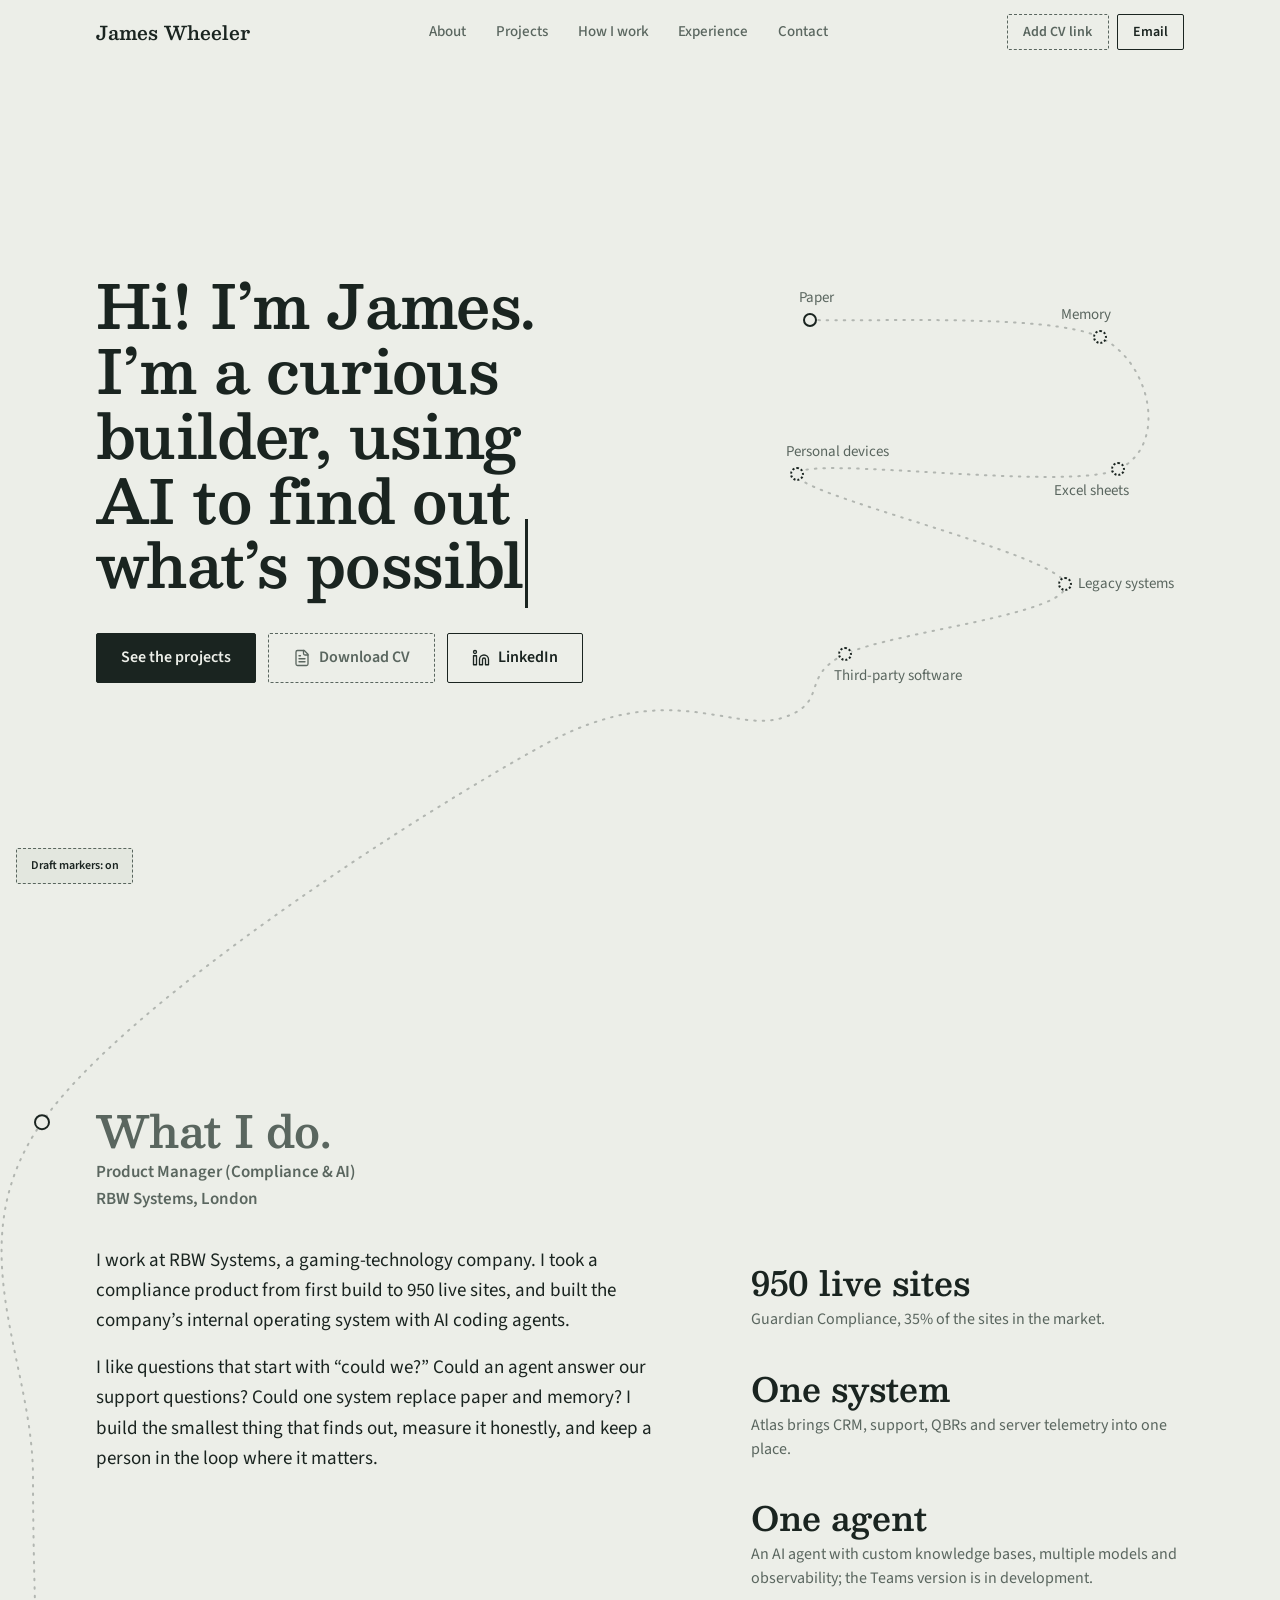
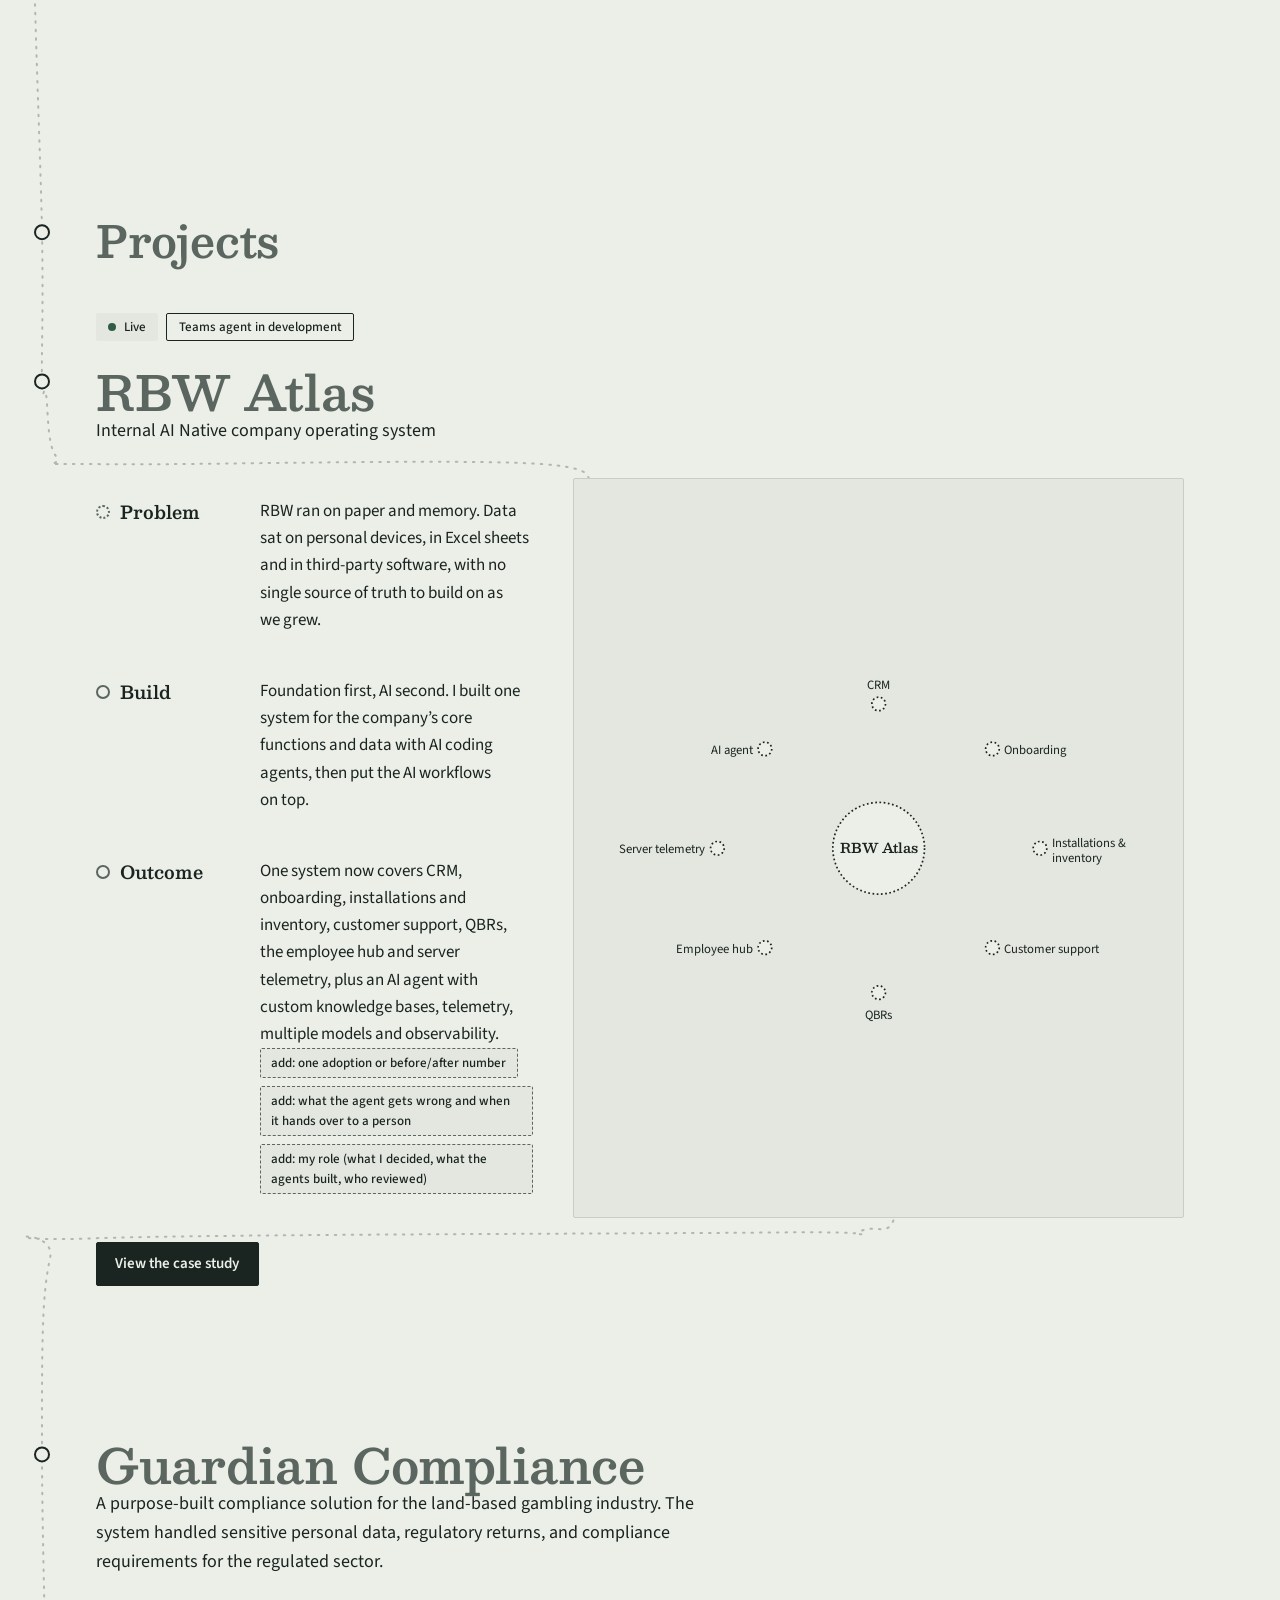
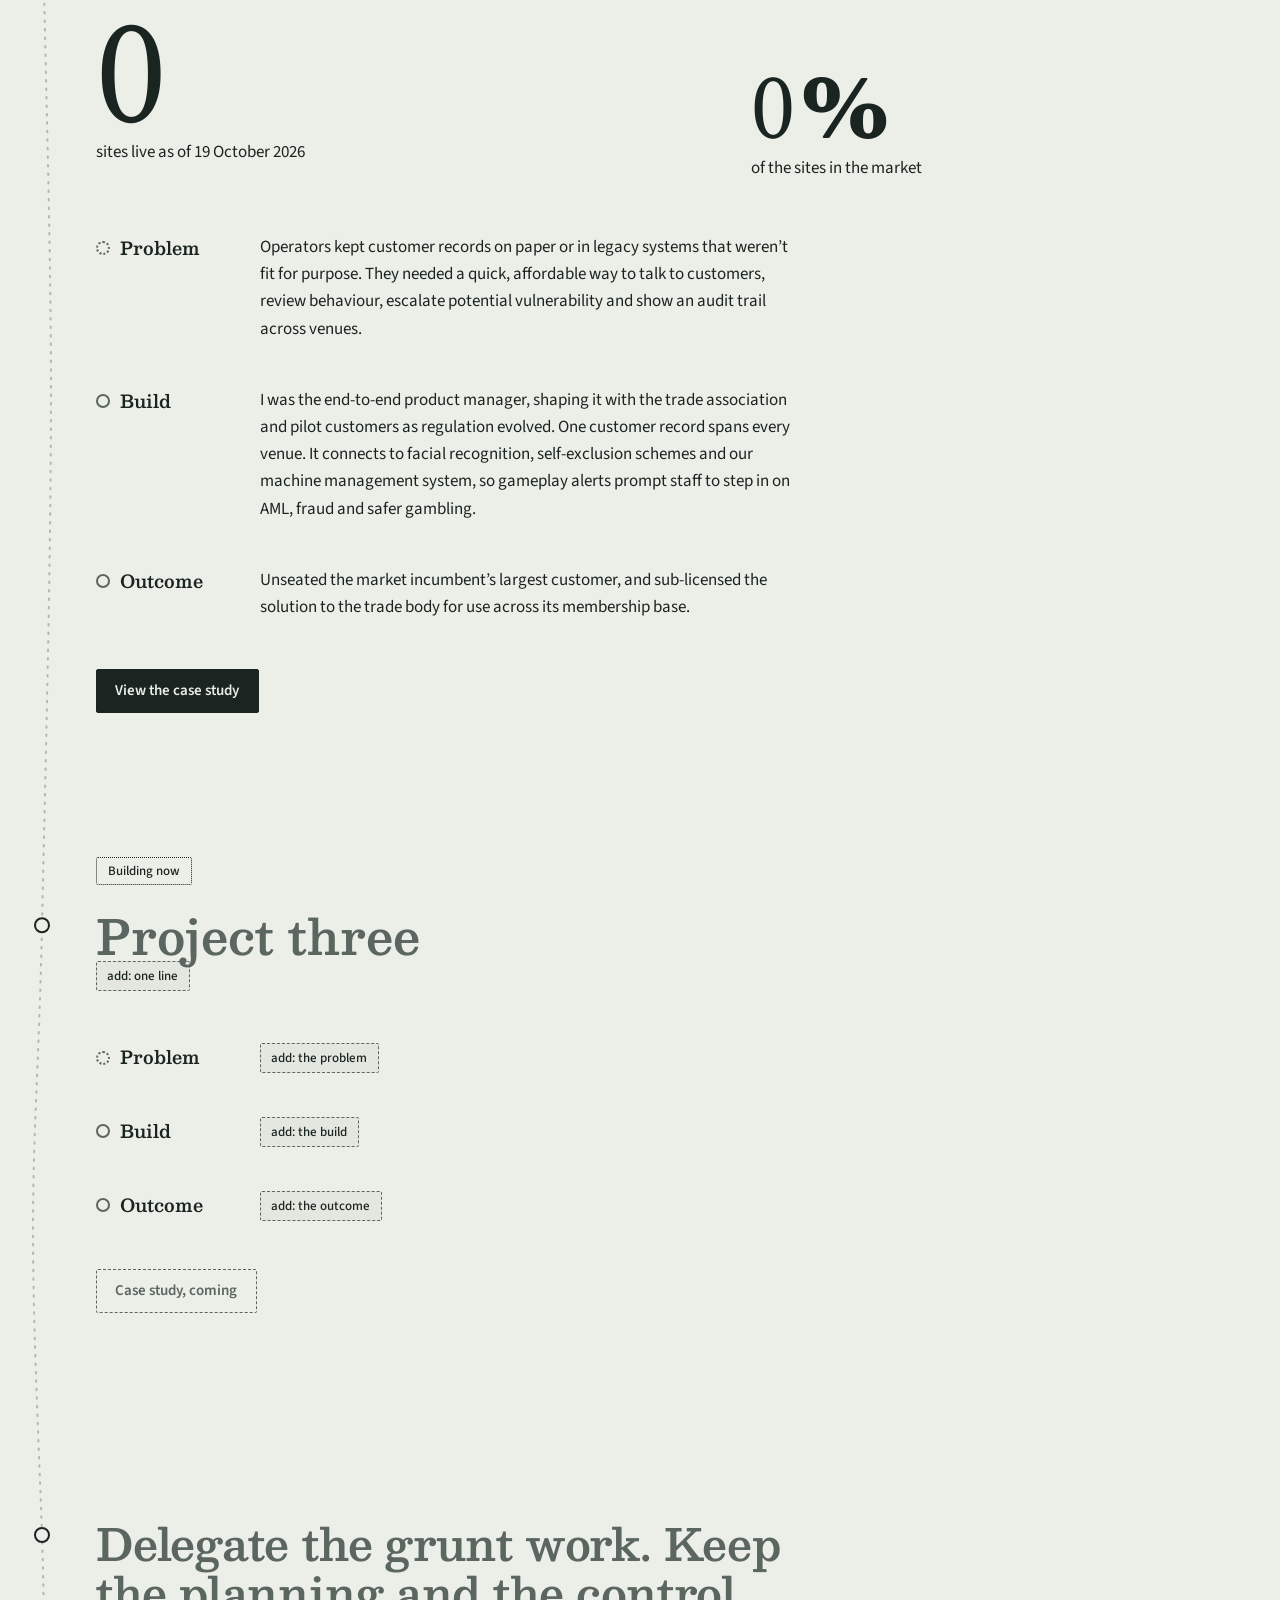
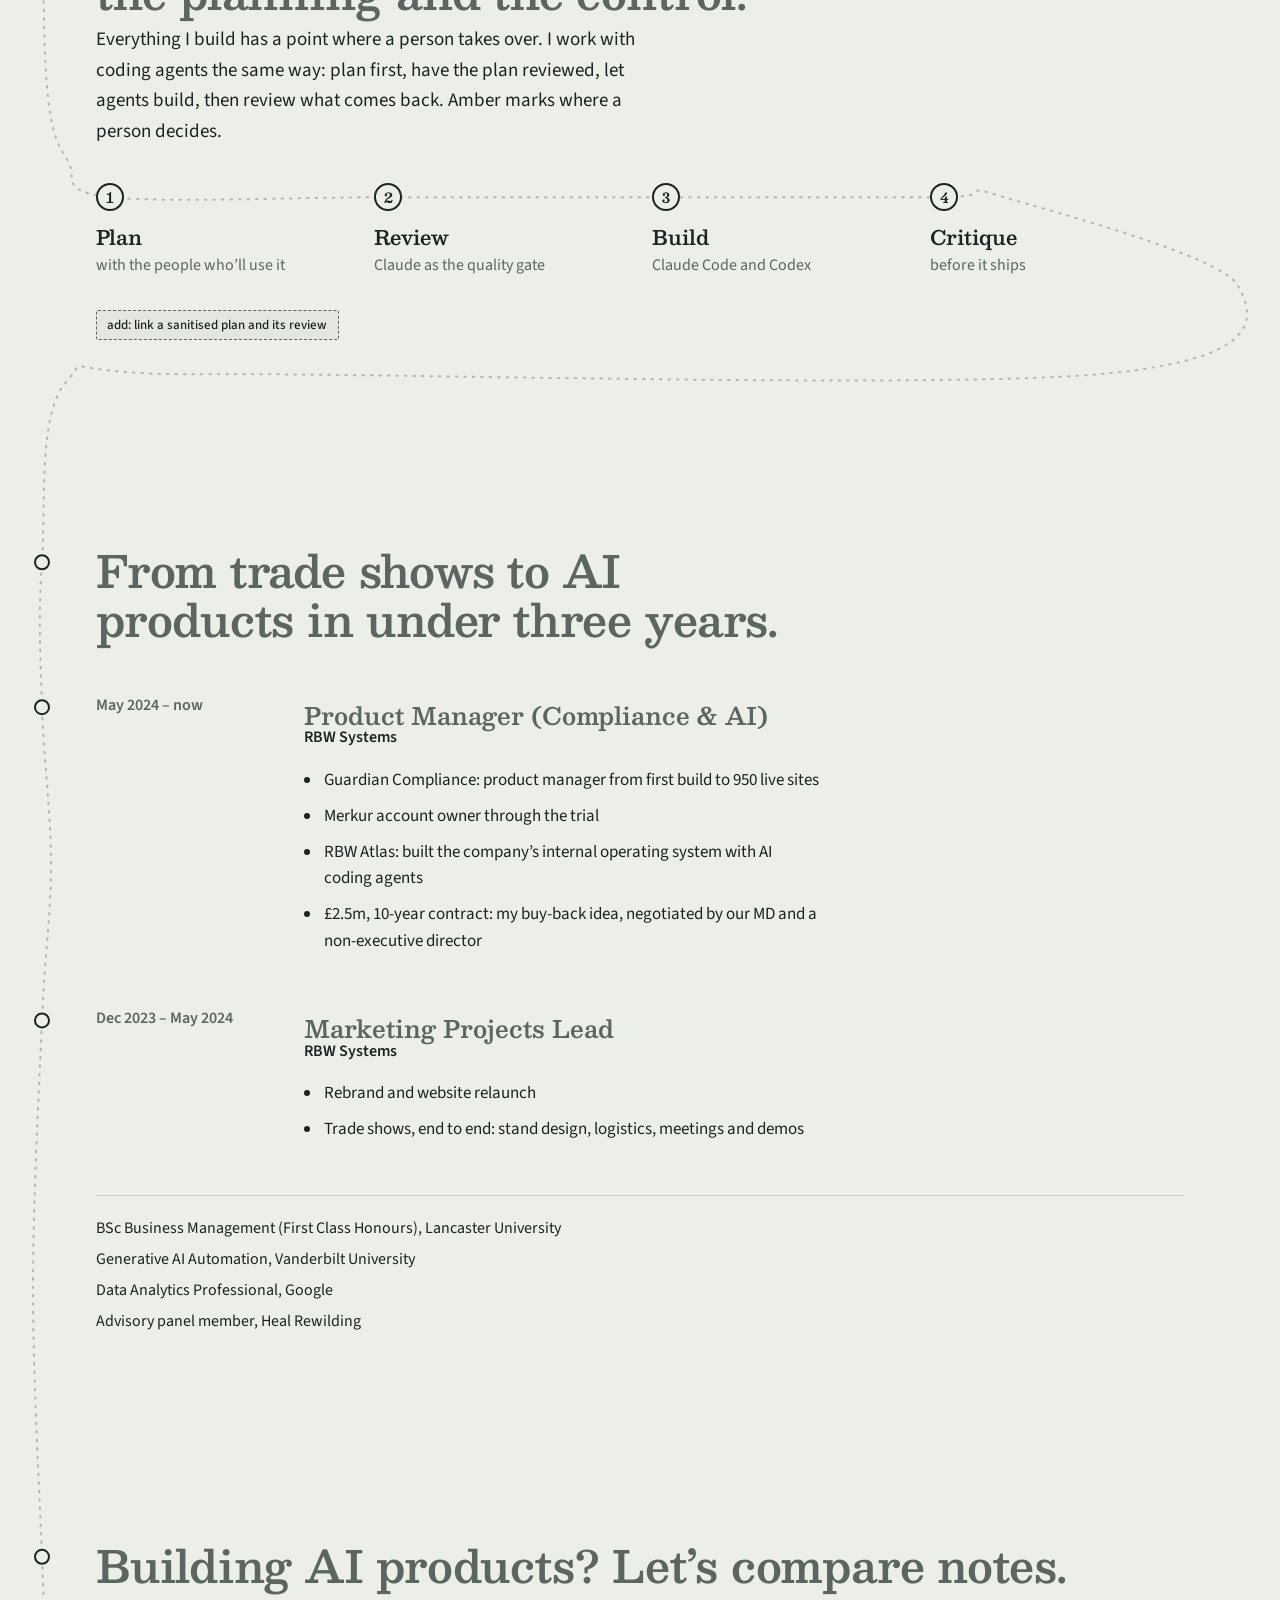
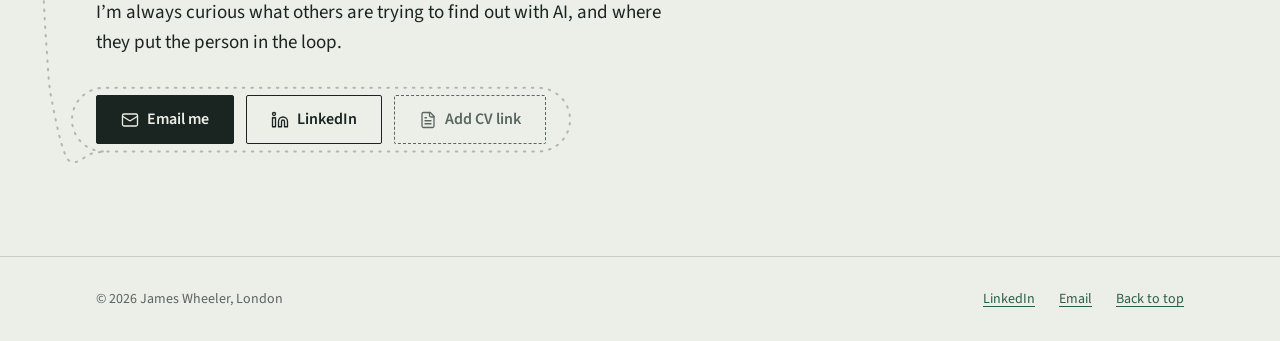
==== index.html @ f6b852cb "Proof pass: fix anti-patterns found by impeccable detect Replaces the side-border on diagram tips wi" ====
<!DOCTYPE html>
<html lang="en-GB">
<head>
<meta charset="utf-8">
<meta name="viewport" content="width=device-width, initial-scale=1, viewport-fit=cover">
<script>document.documentElement.classList.add('js')</script>
<title>James Wheeler | Product Manager (Compliance & AI)</title>
<meta name="description" content="A curious builder using AI to find out what’s possible. Two live products: Guardian Compliance (950 sites) and RBW Atlas, an AI-native internal operating system.">
<meta name="theme-color" content="#ECEEE8">
<meta property="og:type" content="website">
<meta property="og:title" content="James Wheeler | Product Manager (Compliance & AI)">
<meta property="og:description" content="A curious builder using AI to find out what’s possible. Two live products: Guardian Compliance (950 sites) and RBW Atlas, an AI-native internal operating system.">
<!-- Replace YOUR-DOMAIN with your real domain; LinkedIn and Slack need absolute URLs for previews. og.png sits next to index.html. -->
<meta property="og:image" content="https://YOUR-DOMAIN/og.png">
<meta property="og:url" content="https://YOUR-DOMAIN/">
<meta name="twitter:card" content="summary_large_image">
<link rel="icon" href="data:image/svg+xml,%3Csvg xmlns='http://www.w3.org/2000/svg' viewBox='0 0 32 32'%3E%3Crect width='32' height='32' fill='%231A2420'/%3E%3Ctext x='16' y='21.5' font-family='Georgia,serif' font-size='14' font-weight='700' text-anchor='middle' fill='%23ECEEE8'%3EJW%3C/text%3E%3C/svg%3E">
<link rel="preconnect" href="https://fonts.googleapis.com">
<link rel="preconnect" href="https://fonts.gstatic.com" crossorigin>
<link href="https://fonts.googleapis.com/css2?family=Besley:wght@600;700&family=Source+Sans+3:wght@400;500;600&display=swap" rel="stylesheet">
<link rel="stylesheet" href="assets/site.css">
<style>
/* Home page layout. Tokens, type, buttons, chips and nav live in assets/site.css. */

/* ───────── Hero ───────── */
.hero{ position:relative; display:flex; align-items:center; min-height:100svh; padding:6rem 0 2.5rem; }
.hero-in{ display:grid; grid-template-columns:minmax(0,1fr); align-items:center; gap:2.5rem; }
@media (min-width:1024px){ .hero-in{ grid-template-columns:minmax(0,7fr) minmax(0,5fr); gap:2rem; } }
.hero-field{ position:relative; width:100%; max-width:30rem; height:18.75rem; justify-self:start; }
@media (min-width:1024px){ .hero-field{ height:27.5rem; justify-self:end; } }
.hn{
  position:absolute; left:var(--x); top:var(--y); width:14px; height:14px; margin:-7px 0 0 -7px;
  border-radius:50%; border:2px solid var(--ink); background:var(--ink); transition:background-color .3s ease;
}
.hn span{ position:absolute; white-space:nowrap; font-size:.9375rem; line-height:1.2; color:var(--ink); transition:color .3s ease; }
.hn .lt-l{ bottom:calc(100% + 8px); left:-6px; }
.hn .lt-r{ bottom:calc(100% + 8px); right:-6px; }
.hn .lb-l{ top:calc(100% + 8px); left:-6px; }
.hn .lb-r{ top:calc(100% + 8px); right:-6px; }
.hn .lr{ left:calc(100% + 8px); top:50%; transform:translateY(-50%); }
.hn.n1{ --x:15%; --y:14%; } .hn.n2{ --x:81%; --y:18%; } .hn.n3{ --x:85%; --y:48%; }
.hn.n4{ --x:12%; --y:49%; } .hn.n5{ --x:73%; --y:74%; } .hn.n6{ --x:23%; --y:90%; }
@media (max-width:1023px){
  .hn.n1{ --x:14%; --y:13%; } .hn.n2{ --x:80%; --y:20%; } .hn.n3{ --x:84%; --y:50%; }
  .hn.n4{ --x:15%; --y:46%; } .hn.n5{ --x:54%; --y:70%; } .hn.n6{ --x:22%; --y:86%; }
}
.hero-static{ position:absolute; inset:0; width:100%; height:100%; }
.hero-static path{ fill:none; stroke:var(--ink); stroke-width:2; vector-effect:non-scaling-stroke; }
html.js .hero-static{ display:none; }

/* ───────── Thread: behind the content, one matte ink line ───────── */
#threadWrap{ position:relative; }
#thread{ position:absolute; left:0; top:0; width:100%; height:100%; pointer-events:none; z-index:0; overflow:visible; }
#threadContent{ position:relative; z-index:1; }
.th-ghost{ fill:none; stroke:var(--ink); stroke-opacity:.28; stroke-width:2; stroke-dasharray:1.5 7; stroke-linecap:round; }
.th-live{ fill:none; stroke:var(--ink); stroke-width:2; stroke-linecap:round; stroke-linejoin:round; }
.th-node{ fill:var(--paper); stroke:var(--ink); stroke-width:2; transition:fill .3s ease; }
.th-node.reached{ fill:var(--ink); }
.tgap{ height:clamp(150px,22vh,230px); }
.tgap-sm{ height:clamp(120px,16vh,170px); }
@media (max-width:1279px){ .tpad{ padding-left:2.75rem!important; } }

/* ───────── Reveal hooks: lit by the thread, never by scroll position ───────── */
.rule-in{ position:relative; }
.rule-in::before{ content:""; position:absolute; left:0; right:0; top:0; height:1px; background:var(--rule); transform-origin:left; transition:transform .6s ease-out; }
.lit-h{ transition:color .35s ease-out, transform .35s ease-out; }
@media (prefers-reduced-motion:no-preference){
  html.js .lit-h:not(.is-lit){ color:var(--muted); transform:translateY(8px); }
  html.js .rule-in:not(.is-lit)::before{ transform:scaleX(0); }
  html.js .hn:not(.is-done){ background:var(--paper); border-style:dotted; }
  html.js .hn.is-near:not(.is-done){ border-style:solid; }
  html.js .hn:not(.is-done) span{ color:var(--muted); }
}

/* ───────── About ───────── */
.role-lines{ margin-top:.75rem; font-size:1.0625rem; font-weight:600; color:var(--muted); }
.role-lines span{ display:block; }
.about-grid{ display:grid; grid-template-columns:minmax(0,1fr); gap:2.5rem; margin-top:2rem; }
@media (min-width:1024px){ .about-grid{ grid-template-columns:minmax(0,7fr) minmax(0,5fr); gap:3rem; } }
.fact-list{ margin:0; display:grid; align-content:start; }
.fact-list > div{ padding:1.1rem 0 1.25rem; }
.fact-list dt{ font-family:var(--font-display); font-size:clamp(1.6rem,2.6vw,2.1rem); line-height:1.15; font-weight:600; color:var(--ink); }
.fact-list dd{ margin:.35rem 0 0; font-size:1rem; line-height:1.5; color:var(--muted); }

/* ───────── Projects: title, chips, narrative flow ───────── */
.flow{ display:grid; align-content:start; margin-top:0; }
.stage{ display:grid; grid-template-columns:minmax(0,1fr); gap:.5rem; align-items:start; padding:1.25rem 0 1.5rem; }
@media (min-width:768px){ .stage{ grid-template-columns:140px minmax(0,1fr); gap:1.5rem; } }
.stage-label{ display:flex; align-items:center; gap:.6rem; margin:0; font-family:var(--font-display); font-size:1.125rem; font-weight:600; color:var(--ink); }
.stage p{ margin:0; font-size:1.0625rem; line-height:1.6; color:var(--ink); }
.mk{ flex:none; width:14px; height:14px; border-radius:50%; border:2px solid var(--ink); background:var(--paper); }
.mk-dotted{ border-style:dotted; }
.mk-disc{ background:var(--ink); }
@media (prefers-reduced-motion:no-preference){
  html.js .stage:not(.is-lit) .mk{ border-color:var(--muted); }
  html.js .stage:not(.is-lit) .mk-disc{ background:var(--paper); }
}
.flow-solo{ margin-top:2rem; }

.atlas-grid{ display:grid; grid-template-columns:minmax(0,1fr); gap:2rem; margin-top:2rem; }
@media (min-width:1024px){ .atlas-grid{ grid-template-columns:minmax(0,5fr) minmax(0,7fr); gap:2.5rem; align-items:stretch; } }
.atlas-panel{ padding:1rem; display:grid; place-items:center; min-height:20rem; }
.atlas-wide, .atlas-narrow{ width:100%; }
.atlas-panel svg{ width:100%; height:auto; max-width:44rem; }
.atlas-narrow{ display:none; }
@media (max-width:699px){ .atlas-wide{ display:none; } .atlas-narrow{ display:block; } .atlas-panel{ min-height:0; } }
.at-edge{ fill:none; stroke:var(--ink); stroke-width:1.5; stroke-linecap:round; stroke-dasharray:1; stroke-dashoffset:0; transition:stroke-dashoffset .9s ease-in-out; }
.at-node{ fill:var(--paper); stroke:var(--ink); stroke-width:2; transition:stroke-dasharray .3s; }
.at-hub{ fill:var(--ink); }
.at-hub-label{ fill:var(--paper); font-family:var(--font-display); font-weight:600; text-anchor:middle; }
.at-label{ font-size:15px; fill:var(--ink); }
@media (prefers-reduced-motion:no-preference){
  html.js .atlas-panel:not(.is-lit) .at-edge{ stroke-dashoffset:1; }
  html.js .atlas-panel:not(.is-lit) .at-node{ stroke-dasharray:2 3; }
  html.js .atlas-panel:not(.is-lit) .at-hub{ fill:var(--paper); stroke:var(--ink); stroke-width:2; stroke-dasharray:2 3; }
  html.js .atlas-panel:not(.is-lit) .at-hub-label{ fill:var(--ink); }
}

/* ───────── How I work: a true sequence on the thread ───────── */
.steps2{ display:grid; grid-template-columns:minmax(0,1fr); gap:1.5rem; margin:2.25rem 0 0; padding:0; list-style:none; }
@media (min-width:768px){ .steps2{ grid-template-columns:repeat(4,minmax(0,1fr)); gap:1.5rem; } }
.stp{ display:grid; grid-template-columns:auto minmax(0,1fr); column-gap:1rem; align-items:start; }
@media (min-width:768px){ .stp{ display:block; } }
.step-node{
  display:grid; place-items:center; width:1.75rem; height:1.75rem; border-radius:50%; border:2px solid var(--ink);
  background:var(--ink); color:var(--paper); font-family:var(--font-display); font-size:.875rem; font-weight:700; line-height:1;
  transition:background-color .3s ease, color .3s ease;
}
.stp.per .step-node{ background:var(--amber); color:var(--ink); }
.stp-text{ min-width:0; }
@media (min-width:768px){ .stp-text{ margin-top:.85rem; } }
.stp b{ display:block; font-family:var(--font-display); font-size:1.25rem; font-weight:600; line-height:1.2; color:var(--ink); }
.stp span.d{ display:block; margin-top:.25rem; font-size:1rem; color:var(--muted); }
@media (prefers-reduced-motion:no-preference){
  html.js .stp:not(.is-lit) .step-node{ background:var(--paper); color:var(--ink); }
}

/* ───────── Experience: dates beside roles; the rail is the spine ───────── */
.tl-entry{ display:grid; grid-template-columns:minmax(0,1fr); gap:.5rem; padding:1.5rem 0 1.75rem; }
@media (min-width:768px){ .tl-entry{ grid-template-columns:11rem minmax(0,1fr); gap:2rem; } }
.tl-date{ margin:0; font-size:1rem; font-weight:600; color:var(--muted); }
.role{ margin:0; font-size:1.5rem; line-height:1.2; font-weight:600; color:var(--ink); }
.tl-org{ margin:.25rem 0 0; font-size:1rem; font-weight:600; color:var(--ink); }
.bullets{ margin:1rem 0 0; padding:0; list-style:none; display:grid; gap:.6rem; }
.bullets li{ position:relative; padding-left:1.25rem; font-size:1.0625rem; line-height:1.55; }
.bullets li::before{ content:""; position:absolute; left:0; top:.6em; width:.375rem; height:.375rem; border-radius:50%; background:var(--ink); }
.edu{ margin:1.5rem 0 0; padding:1.25rem 0 0; border-top:1px solid var(--rule); list-style:none; display:grid; gap:.35rem; font-size:1rem; color:var(--ink); }

/* ───────── Contact ───────── */
.end-group{ display:inline-flex; flex-wrap:wrap; align-items:center; gap:.75rem; }

/* Typed greeting: hold the text back until the fonts are in, so wrapping never changes mid-typing */
@media (prefers-reduced-motion:no-preference){
  html.js .tw-h1:not(.tw-ready) .tw-line{ visibility:hidden; }
}

#work > article:first-of-type{ margin-top:3.5rem; }
</style>
<!-- ═══════════════════════════════════════════════════════════════
     EDIT ME: every link on the page is set here (same block on all three pages).
     cv       empty = visible, disabled "Add CV link" button until you set it
     calendly empty = hidden
     ═══════════════════════════════════════════════════════════════ -->
<script>
  window.SITE = {
    links: {
      linkedin: "https://www.linkedin.com/in/jameswheeler092/",
      email:    "mailto:jameswheeler092@gmail.com",
      cv:       "",   // e.g. "/James-Wheeler-CV.pdf"
      calendly: ""    // optional booking link
    }
  };
</script>
</head>
<body>
<a href="#main" class="sr-only skip-link">Skip to content</a>
<svg width="0" height="0" style="position:absolute" aria-hidden="true" focusable="false">
  <defs><path id="ah" d="M0 0 L-10 -5.5 L-10 5.5 Z"/></defs>
</svg>

<header id="nav" class="fixed inset-x-0 top-0 z-50 border-b border-transparent">
  <div class="mx-auto flex h-16 max-w-6xl items-center justify-between px-5 sm:px-8">
    <a href="#top" class="wordmark flex items-center" aria-label="James Wheeler, home"><span>James Wheeler</span>
    </a>
    <nav class="hidden items-center gap-1 md:flex" aria-label="Primary">
      <a class="nav-link" href="#about">About</a>
      <a class="nav-link" href="#work">Projects</a>
      <a class="nav-link" href="#process">How I work</a>
      <a class="nav-link" href="#experience">Experience</a>
      <a class="nav-link" href="#contact">Contact</a>
    </nav>
    <div class="flex items-center gap-2">
      <a data-link="cv" data-required data-soon="Add CV link" class="btn btn-ghost btn-sm nav-cv"><span data-label>CV</span></a>
      <a data-link="email" class="btn btn-ghost btn-sm">Email</a>
      <button id="menuBtn" type="button" class="grid h-9 w-9 place-items-center rounded-lg border transition md:hidden menu-btn" aria-expanded="false" aria-controls="mobileMenu" aria-label="Open menu">
        <span data-icon="menu"></span>
      </button>
    </div>
  </div>
  <div id="mobileMenu" class="is-off border-t border-rule bg-paper md:hidden">
    <nav class="mx-auto grid max-w-6xl px-5 py-2 sm:px-8" aria-label="Mobile">
      <a class="nav-link py-3 text-base" href="#about">About</a>
      <a class="nav-link py-3 text-base" href="#work">Projects</a>
      <a class="nav-link py-3 text-base" href="#process">How I work</a>
      <a class="nav-link py-3 text-base" href="#experience">Experience</a>
      <a class="nav-link py-3 text-base" href="#contact">Contact</a>
    </nav>
  </div>
</header>
<main id="main">
<div id="threadWrap">
<svg id="thread" aria-hidden="true" focusable="false">
  <path class="th-ghost"/><path class="th-live"/><g class="th-nodes"></g>
</svg>
<div id="threadContent">
<!-- ═════════ HERO: the greeting, typed out, and the things it connects ═════════ -->
<section id="top" class="hero">
  <div class="tpad hero-in mx-auto w-full max-w-6xl px-5 sm:px-8">
    <div class="hero-copy">
      <h1 id="heroTitle" class="h1-statement tw-h1" aria-label="Hi! I’m James. I’m a curious builder, using AI to find out what’s possible.">
        <span class="tw-line" data-type aria-hidden="true">Hi! I’m James.</span>
        <span class="tw-line" data-type aria-hidden="true">I’m a curious builder, using AI to find out what’s possible.</span>
      </h1>
      <div class="mt-9 flex flex-wrap items-center gap-3">
        <a href="#work" class="btn btn-primary btn-lg">See the projects</a>
        <a data-link="cv" data-required data-soon="Download CV" class="btn btn-ghost btn-lg"><span data-icon="file-text"></span><span data-label>Download CV</span></a>
        <a data-link="linkedin" class="btn btn-ghost btn-lg"><span data-icon="linkedin"></span>LinkedIn</a>
      </div>
    </div>
    <div id="heroField" class="hero-field" aria-hidden="true">
      <svg class="hero-static" viewBox="0 0 480 440" preserveAspectRatio="none" focusable="false"><path d="M72 62 L389 79 L408 211 L58 216 L350 326 L110 396"/></svg>
      <div class="hn n1"><span class="lt-l">Paper</span></div>
      <div class="hn n2"><span class="lt-r">Memory</span></div>
      <div class="hn n3"><span class="lb-r">Excel sheets</span></div>
      <div class="hn n4"><span class="lt-l">Personal devices</span></div>
      <div class="hn n5"><span class="lr">Legacy systems</span></div>
      <div class="hn n6"><span class="lb-l">Third-party software</span></div>
    </div>
  </div>
</section>

<div class="tgap" aria-hidden="true"></div>

<!-- ═════════ ABOUT ═════════ -->
<section id="about" class="relative">
  <div class="tpad mx-auto max-w-6xl px-5 sm:px-8">
    <h2 class="h2 lit-h" data-thread-node data-thread-hit>What I do.</h2>
    <p class="role-lines"><span>Product Manager (Compliance &amp; AI)</span><span>RBW Systems, London</span></p>
    <div class="about-grid">
      <div>
        <p class="lead">I work at RBW Systems, a gaming-technology company. I took a compliance product from first build to 950 live sites, and built the company’s internal operating system with AI coding agents.</p>
        <p class="lead mt-4">I like questions that start with “could we?” Could an agent answer our support questions? Could one system replace paper and memory? I build the smallest thing that finds out, measure it honestly, and keep a person in the loop where it matters.</p>
      </div>
      <dl class="fact-list">
        <div class="rule-in" data-thread-hit><dt>950 live sites</dt><dd>Guardian Compliance, 35% of the sites in the market.</dd></div>
        <div class="rule-in" data-thread-hit><dt>One system</dt><dd>Atlas brings CRM, support, QBRs and server telemetry into one place.</dd></div>
        <div class="rule-in" data-thread-hit><dt>One agent</dt><dd>An AI agent with custom knowledge bases, multiple models and observability; the Teams version is in development.</dd></div>
      </dl>
    </div>
  </div>
</section>

<div class="tgap" aria-hidden="true"></div>

<!-- ═════════ PROJECTS ═════════ -->
<section id="work" class="relative">
  <div class="tpad mx-auto max-w-6xl px-5 sm:px-8"><h2 class="h2 lit-h" data-thread-node data-thread-hit>Projects</h2></div>

  <article id="atlas" class="tpad mx-auto mt-10 max-w-6xl px-5 sm:px-8">
    <div class="flex flex-wrap gap-2"><span class="chip chip-live"><span class="dot"></span>Live</span><span class="chip chip-solid">Teams agent in development</span></div>
    <h3 class="proj-title lit-h mt-4" data-thread-node="atlas" data-thread-hit>RBW Atlas</h3>
    <p class="proj-tag">Internal AI Native company operating system</p>
    <div class="atlas-grid" data-atlas-grid>
      <div class="flow">
        <section class="stage rule-in" data-thread-hit><h4 class="stage-label"><i class="mk mk-dotted" aria-hidden="true"></i>Problem</h4>
          <p>RBW ran on paper and memory. Data sat on personal devices, in Excel sheets and in third-party software, with no single source of truth to build on as we grew.</p></section>
        <section class="stage rule-in" data-thread-hit><h4 class="stage-label"><i class="mk" aria-hidden="true"></i>Build</h4>
          <p>Foundation first, AI second. I built one system for the company’s core functions and data with AI coding agents, then put the AI workflows on top.</p></section>
        <section class="stage rule-in" data-thread-hit><h4 class="stage-label"><i class="mk mk-disc" aria-hidden="true"></i>Outcome</h4>
          <div><p>One system now covers CRM, onboarding, installations and inventory, customer support, QBRs, the employee hub and server telemetry, plus an AI agent with custom knowledge bases, telemetry, multiple models and observability.</p>
          <p class="mt-3 flex flex-wrap gap-2"><span class="tbc">add: one adoption or before/after number</span><span class="tbc">add: what the agent gets wrong and when it hands over to a person</span><span class="tbc">add: my role (what I decided, what the agents built, who reviewed)</span></p></div></section>
      </div>
      <div class="atlas-panel panel" data-atlas-panel data-thread-hit>
<div class="atlas-wide"><svg class="" viewBox="0 0 680 460" role="img" aria-label="RBW Atlas at the centre, joined to eight modules: CRM, Onboarding, Installations and inventory, Customer support, QBRs, Employee hub, Server telemetry and an AI agent." focusable="false">
  <path class="at-edge" pathLength="1" d="M340.0 176.0 L340.0 68.0"/>
  <path class="at-edge" pathLength="1" d="M380.7 194.5 L468.0 118.3"/>
  <path class="at-edge" pathLength="1" d="M394.0 230.0 L522.0 230.0"/>
  <path class="at-edge" pathLength="1" d="M380.7 265.5 L468.0 341.7"/>
  <path class="at-edge" pathLength="1" d="M340.0 284.0 L340.0 392.0"/>
  <path class="at-edge" pathLength="1" d="M299.3 265.5 L212.0 341.7"/>
  <path class="at-edge" pathLength="1" d="M286.0 230.0 L158.0 230.0"/>
  <path class="at-edge" pathLength="1" d="M299.3 194.5 L212.0 118.3"/>
  <circle class="at-hub" data-atlas-hub cx="340" cy="230" r="54"/><text class="at-hub-label" style="font-size:16px" x="340" y="235">RBW Atlas</text>
  <circle class="at-node" cx="340" cy="60" r="8"/>
  <text class="at-label" style="font-size:15px" x="340" y="42" text-anchor="middle">CRM</text>
  <circle class="at-node" cx="474" cy="113" r="8"/>
  <text class="at-label" style="font-size:15px" x="488" y="119" text-anchor="start">Onboarding</text>
  <circle class="at-node" cx="530" cy="230" r="8"/>
  <text class="at-label" style="font-size:15px" text-anchor="start"><tspan x="544" y="228">Installations &amp;</tspan><tspan x="544" y="246">inventory</tspan></text>
  <circle class="at-node" cx="474" cy="347" r="8"/>
  <text class="at-label" style="font-size:15px" x="488" y="353" text-anchor="start">Customer support</text>
  <circle class="at-node" cx="340" cy="400" r="8"/>
  <text class="at-label" style="font-size:15px" x="340" y="431" text-anchor="middle">QBRs</text>
  <circle class="at-node" cx="206" cy="347" r="8"/>
  <text class="at-label" style="font-size:15px" x="192" y="353" text-anchor="end">Employee hub</text>
  <circle class="at-node" cx="150" cy="230" r="8"/>
  <text class="at-label" style="font-size:15px" x="136" y="236" text-anchor="end">Server telemetry</text>
  <circle class="at-node" cx="206" cy="113" r="8"/>
  <text class="at-label" style="font-size:15px" x="192" y="119" text-anchor="end">AI agent</text>
</svg></div>
<div class="atlas-narrow"><svg class="" viewBox="0 0 480 560" role="img" aria-label="RBW Atlas at the centre, joined to eight modules: CRM, Onboarding, Installations and inventory, Customer support, QBRs, Employee hub, Server telemetry and an AI agent." focusable="false">
  <path class="at-edge" pathLength="1" d="M240.0 234.0 L240.0 78.0"/>
  <path class="at-edge" pathLength="1" d="M264.9 241.3 L325.7 146.7"/>
  <path class="at-edge" pathLength="1" d="M286.0 280.0 L360.0 280.0"/>
  <path class="at-edge" pathLength="1" d="M264.9 318.7 L325.7 413.3"/>
  <path class="at-edge" pathLength="1" d="M240.0 326.0 L240.0 482.0"/>
  <path class="at-edge" pathLength="1" d="M215.1 318.7 L154.3 413.3"/>
  <path class="at-edge" pathLength="1" d="M194.0 280.0 L120.0 280.0"/>
  <path class="at-edge" pathLength="1" d="M215.1 241.3 L154.3 146.7"/>
  <circle class="at-hub" data-atlas-hub cx="240" cy="280" r="46"/><text class="at-hub-label" style="font-size:16px" x="240" y="285">RBW Atlas</text>
  <circle class="at-node" cx="240" cy="70" r="8"/>
  <text class="at-label" style="font-size:18px" x="240" y="52" text-anchor="middle">CRM</text>
  <circle class="at-node" cx="330" cy="140" r="8"/>
  <text class="at-label" style="font-size:18px" x="344" y="147" text-anchor="start">Onboarding</text>
  <circle class="at-node" cx="368" cy="280" r="8"/>
  <text class="at-label" style="font-size:18px" text-anchor="start"><tspan x="382" y="278">Installations</tspan><tspan x="382" y="299">&amp; inventory</tspan></text>
  <circle class="at-node" cx="330" cy="420" r="8"/>
  <text class="at-label" style="font-size:18px" text-anchor="start"><tspan x="344" y="418">Customer</tspan><tspan x="344" y="439">support</tspan></text>
  <circle class="at-node" cx="240" cy="490" r="8"/>
  <text class="at-label" style="font-size:18px" x="240" y="524" text-anchor="middle">QBRs</text>
  <circle class="at-node" cx="150" cy="420" r="8"/>
  <text class="at-label" style="font-size:18px" text-anchor="end"><tspan x="136" y="418">Employee</tspan><tspan x="136" y="439">hub</tspan></text>
  <circle class="at-node" cx="112" cy="280" r="8"/>
  <text class="at-label" style="font-size:18px" text-anchor="end"><tspan x="98" y="278">Server</tspan><tspan x="98" y="299">telemetry</tspan></text>
  <circle class="at-node" cx="150" cy="140" r="8"/>
  <text class="at-label" style="font-size:18px" x="136" y="147" text-anchor="end">AI agent</text>
</svg></div>
      </div>
    </div>
    <div class="mt-6"><a href="atlas/" class="btn btn-primary">View the case study</a></div>
  </article>

  <div class="tgap tgap-sm" aria-hidden="true"></div>

  <article id="guardian" class="tpad mx-auto max-w-6xl px-5 sm:px-8">
    <h3 class="proj-title lit-h" data-thread-node data-thread-hit>Guardian Compliance</h3>
    <p class="proj-tag">A purpose-built compliance solution for the land-based gambling industry. The system handled sensitive personal data, regulatory returns, and compliance requirements for the regulated sector.</p>
    <div class="stats">
      <div class="stat">
        <p class="stat-num" data-thread-hit data-count="950">950</p>
        <p class="stat-cap">sites live as of <time datetime="2026-10-19">19 October 2026</time><!-- UPDATE: as-of date --></p>
      </div>
      <div class="stat stat-sm">
        <p class="stat-num" data-thread-hit data-count="35" data-suffix="%">35%</p>
        <p class="stat-cap">of the sites in the market</p>
      </div>
    </div>
    <div class="flow flow-solo">
      <section class="stage rule-in" data-thread-hit><h4 class="stage-label"><i class="mk mk-dotted" aria-hidden="true"></i>Problem</h4>
        <p>Operators kept customer records on paper or in legacy systems that weren’t fit for purpose. They needed a quick, affordable way to talk to customers, review behaviour, escalate potential vulnerability and show an audit trail across venues.</p></section>
      <section class="stage rule-in" data-thread-hit><h4 class="stage-label"><i class="mk" aria-hidden="true"></i>Build</h4>
        <p>I was the end-to-end product manager, shaping it with the trade association and pilot customers as regulation evolved. One customer record spans every venue. It connects to facial recognition, self-exclusion schemes and our machine management system, so gameplay alerts prompt staff to step in on AML, fraud and safer gambling.</p></section>
      <section class="stage rule-in" data-thread-hit><h4 class="stage-label"><i class="mk mk-disc" aria-hidden="true"></i>Outcome</h4>
        <p>Unseated the market incumbent’s largest customer, and sub-licensed the solution to the trade body for use across its membership base.</p></section>
    </div>
    <div class="mt-6"><a href="guardian/" class="btn btn-primary">View the case study</a></div>
  </article>

  <div class="tgap tgap-sm" aria-hidden="true"></div>

  <article id="project3" class="tpad mx-auto max-w-6xl px-5 sm:px-8">
    <div class="flex flex-wrap gap-2"><span class="chip chip-dotted">Building now</span></div>
    <h3 class="proj-title lit-h mt-4" data-thread-node data-thread-hit>Project three</h3>
    <p class="proj-tag"><span class="tbc">add: one line</span></p>
    <div class="flow flow-solo">
      <section class="stage rule-in" data-thread-hit><h4 class="stage-label"><i class="mk mk-dotted" aria-hidden="true"></i>Problem</h4><p><span class="tbc">add: the problem</span></p></section>
      <section class="stage rule-in" data-thread-hit><h4 class="stage-label"><i class="mk" aria-hidden="true"></i>Build</h4><p><span class="tbc">add: the build</span></p></section>
      <section class="stage rule-in" data-thread-hit><h4 class="stage-label"><i class="mk mk-disc" aria-hidden="true"></i>Outcome</h4><p><span class="tbc">add: the outcome</span></p></section>
    </div>
    <div class="mt-6"><span class="btn btn-ghost is-soon">Case study, coming</span></div>
  </article>
</section>

<div class="tgap" aria-hidden="true"></div>

<!-- ═════════ HOW I WORK ═════════ -->
<section id="process" class="relative">
  <div class="tpad mx-auto max-w-6xl px-5 sm:px-8" data-process>
    <h2 class="h2 lit-h" data-thread-node="steps" data-thread-hit>Delegate the grunt work. Keep the planning and the control.</h2>
    <p class="lead mt-4">Everything I build has a point where a person takes over. I work with coding agents the same way: plan first, have the plan reviewed, let agents build, then review what comes back. Amber marks where a person decides.</p>
    <ol class="steps2" data-steps>
      <li class="stp per" data-step data-thread-hit><span class="step-node" aria-hidden="true">1</span><div class="stp-text"><b>Plan</b><span class="d">with the people who’ll use it</span></div></li>
      <li class="stp" data-step data-thread-hit><span class="step-node" aria-hidden="true">2</span><div class="stp-text"><b>Review</b><span class="d">Claude as the quality gate</span></div></li>
      <li class="stp" data-step data-thread-hit><span class="step-node" aria-hidden="true">3</span><div class="stp-text"><b>Build</b><span class="d">Claude Code and Codex</span></div></li>
      <li class="stp per" data-step data-thread-hit><span class="step-node" aria-hidden="true">4</span><div class="stp-text"><b>Critique</b><span class="d">before it ships</span></div></li>
    </ol>
    <p class="mt-8" data-steps-after><span class="tbc">add: link a sanitised plan and its review</span></p>
  </div>
</section>

<div class="tgap" aria-hidden="true"></div>

<!-- ═════════ EXPERIENCE ═════════ -->
<section id="experience" class="relative">
  <div class="tpad mx-auto max-w-6xl px-5 sm:px-8">
    <h2 class="h2 lit-h" data-thread-node data-thread-hit>From trade shows to AI products in under three years.</h2>
    <div class="mt-8">
      <article class="tl-entry rule-in" data-thread-hit>
        <p class="tl-date">May 2024 – now</p>
        <div>
          <h3 class="role lit-h" data-thread-node data-thread-hit>Product Manager (Compliance &amp; AI)</h3>
          <p class="tl-org">RBW Systems</p>
          <ul class="bullets">
            <li>Guardian Compliance: product manager from first build to 950 live sites</li>
            <li>Merkur account owner through the trial</li>
            <li>RBW Atlas: built the company’s internal operating system with AI coding agents</li>
            <li>£2.5m, 10-year contract: my buy-back idea, negotiated by our MD and a non-executive director</li>
          </ul>
        </div>
      </article>
      <article class="tl-entry rule-in" data-thread-hit>
        <p class="tl-date">Dec 2023 – May 2024</p>
        <div>
          <h3 class="role lit-h" data-thread-node data-thread-hit>Marketing Projects Lead</h3>
          <p class="tl-org">RBW Systems</p>
          <ul class="bullets">
            <li>Rebrand and website relaunch</li>
            <li>Trade shows, end to end: stand design, logistics, meetings and demos</li>
          </ul>
        </div>
      </article>
    </div>
    <ul class="edu">
      <li>BSc Business Management (First Class Honours), Lancaster University</li>
      <li>Generative AI Automation, Vanderbilt University</li>
      <li>Data Analytics Professional, Google</li>
      <li>Advisory panel member, Heal Rewilding</li>
    </ul>
  </div>
</section>

<div class="tgap" aria-hidden="true"></div>

<!-- ═════════ CONTACT ═════════ -->
<section id="contact" class="relative pb-28">
  <div class="tpad mx-auto max-w-6xl px-5 sm:px-8">
    <h2 class="h2 lit-h" data-thread-node data-thread-hit>Building AI products? Let’s compare notes.</h2>
    <p class="lead mt-4">I’m always curious what others are trying to find out with AI, and where they put the person in the loop.</p>
    <div class="mt-9">
      <div class="end-group" data-thread-end data-thread-hit>
        <a data-link="email" class="btn btn-primary btn-lg"><span data-icon="mail"></span>Email me</a>
        <a data-link="linkedin" class="btn btn-ghost btn-lg"><span data-icon="linkedin"></span>LinkedIn</a>
        <a data-link="cv" data-required data-soon="Add CV link" class="btn btn-ghost btn-lg"><span data-icon="file-text"></span><span data-label>CV</span></a>
      </div>
    </div>
  </div>
</section>

</div>
</div>
</main>

<footer class="border-t border-rule">
  <div class="mx-auto flex max-w-6xl flex-col items-center justify-between gap-4 px-5 py-8 text-sm c-muted sm:flex-row sm:px-8">
    <p>© <span id="year">2026</span> James Wheeler, London</p>
    <div class="flex items-center gap-6">
      <a data-link="linkedin" class="foot-link">LinkedIn</a>
      <a data-link="email" class="foot-link">Email</a>
      <a href="#top" class="foot-link">Back to top</a>
    </div>
  </div>
</footer>
<button id="draftToggle" type="button" class="draft-pill" aria-pressed="true">Draft markers: on</button>
<script>
(() => {
  'use strict';
  const $  = (s, r = document) => r.querySelector(s);
  const $$ = (s, r = document) => Array.from(r.querySelectorAll(s));

  /* 1 ── Icons: Lucide-style inline SVG, so nothing loads from the network */
  const ICONS = {
    'menu': '<path d="M4 12h16"/><path d="M4 6h16"/><path d="M4 18h16"/>',
    'x': '<path d="M18 6 6 18"/><path d="m6 6 12 12"/>',
    'mail': '<path d="m22 7-8.991 5.727a2 2 0 0 1-2.009 0L2 7"/><rect x="2" y="4" width="20" height="16" rx="2"/>',
    'linkedin': '<path d="M16 8a6 6 0 0 1 6 6v7h-4v-7a2 2 0 0 0-2-2 2 2 0 0 0-2 2v7h-4v-7a6 6 0 0 1 6-6z"/><rect width="4" height="12" x="2" y="9"/><circle cx="4" cy="4" r="2"/>',
    'file-text': '<path d="M15 2H6a2 2 0 0 0-2 2v16a2 2 0 0 0 2 2h12a2 2 0 0 0 2-2V7Z"/><path d="M14 2v4a2 2 0 0 0 2 2h4"/><path d="M10 9H8"/><path d="M16 13H8"/><path d="M16 17H8"/>'
  };
  const svg = name => ICONS[name]
    ? `<svg viewBox="0 0 24 24" fill="none" stroke="currentColor" stroke-width="1.75" stroke-linecap="round" stroke-linejoin="round" aria-hidden="true" focusable="false">${ICONS[name]}</svg>`
    : '';
  $$('[data-icon]').forEach(el => { el.innerHTML = svg(el.dataset.icon); });

  /* 2 ── Links from window.SITE.links. Empty + data-required = visible disabled state; empty otherwise = hidden */
  const LINKS = (window.SITE && window.SITE.links) || {};
  $$('[data-link]').forEach(a => {
    const url = LINKS[a.dataset.link];
    if (url) {
      a.href = url;
      if (a.dataset.link === 'cv' && /\.pdf($|[?#])/i.test(url)) a.setAttribute('download', '');
      if (/^https?:/i.test(url)) { a.target = '_blank'; a.rel = 'noopener noreferrer'; }
      return;
    }
    if (a.hasAttribute('data-required')) {
      a.removeAttribute('href');
      a.setAttribute('aria-disabled', 'true');
      a.classList.add('is-soon');
      const label = $('[data-label]', a);
      if (label && a.dataset.soon) label.textContent = a.dataset.soon;
      return;
    }
    a.classList.add('is-off');
  });

  /* 3 ── Navigation */
  const nav = $('#nav'), menu = $('#mobileMenu'), menuBtn = $('#menuBtn');
  const navLinks = $$('.nav-link[href^="#"]');
  if (nav) {
    const onScroll = () => {
      nav.classList.toggle('is-scrolled', window.scrollY > 8);
      if (window.scrollY < 320) navLinks.forEach(l => { l.dataset.active = 'false'; });
    };
    onScroll();
    window.addEventListener('scroll', onScroll, { passive: true });
  }
  if (menu && menuBtn) {
    const setMenu = open => {
      menu.classList.toggle('is-off', !open);
      nav.classList.toggle('menu-open', open);
      menuBtn.setAttribute('aria-expanded', String(open));
      menuBtn.setAttribute('aria-label', open ? 'Close menu' : 'Open menu');
      menuBtn.firstElementChild.innerHTML = svg(open ? 'x' : 'menu');
    };
    menuBtn.addEventListener('click', () => setMenu(menu.classList.contains('is-off')));
    $$('a', menu).forEach(a => a.addEventListener('click', () => setMenu(false)));
    document.addEventListener('keydown', e => { if (e.key === 'Escape') setMenu(false); });
  }
  if (navLinks.length && 'IntersectionObserver' in window) {
    const spy = new IntersectionObserver(entries => {
      entries.forEach(e => {
        if (!e.isIntersecting || window.scrollY < 320) return;
        navLinks.forEach(l => { l.dataset.active = String(l.getAttribute('href') === '#' + e.target.id); });
      });
    }, { rootMargin: '-40% 0px -55% 0px' });
    new Set(navLinks.map(l => $(l.getAttribute('href'))).filter(Boolean)).forEach(t => spy.observe(t));
  }

  /* 4 ── Draft markers on/off, footer year */
  const pill = $('#draftToggle');
  if (pill) pill.addEventListener('click', () => {
    const off = document.body.classList.toggle('hide-tbc');
    pill.setAttribute('aria-pressed', String(!off));
    pill.textContent = off ? 'Draft markers: off' : 'Draft markers: on';
  });
  const year = $('#year');
  if (year) year.textContent = new Date().getFullYear();
})();

/* ───────── Hero: the greeting types itself (about 2.5 s), once the fonts are in ───────── */
(() => {
  'use strict';
  const h1 = document.getElementById('heroTitle');
  if (!h1) return;
  const lines = Array.from(h1.querySelectorAll('[data-type]'));
  const reduce = window.matchMedia && window.matchMedia('(prefers-reduced-motion: reduce)').matches;
  const typed = () => { window.__heroTyped = true; window.dispatchEvent(new Event('hero:typed')); };
  if (reduce || !lines.length) { typed(); return; }

  const fontsIn = Promise.race([
    Promise.all([document.fonts.load('600 1em Besley'), document.fonts.load('400 1em "Source Sans 3"')]),
    new Promise(r => setTimeout(r, 1000))
  ]).catch(() => {});

  fontsIn.then(() => {
    const chars = [];
    lines.forEach((line, li) => {
      const words = line.textContent.split(' ');
      line.textContent = '';
      words.forEach((w, wi) => {
        const ws = document.createElement('span');
        ws.className = 'tw-w';
        Array.from(w).forEach(ch => {
          const c = document.createElement('span');
          c.className = 'tw-c'; c.textContent = ch;
          ws.appendChild(c); chars.push({ el: c, li });
        });
        line.appendChild(ws);
        if (wi < words.length - 1) line.appendChild(document.createTextNode(' '));
      });
    });
    h1.classList.add('tw-ready');

    const caret = document.createElement('span');
    caret.className = 'tw-caret'; caret.setAttribute('aria-hidden', 'true');
    h1.appendChild(caret);
    const place = (el, atStart) => {
      const r = el.getBoundingClientRect(), p = h1.getBoundingClientRect();
      caret.style.left = ((atStart ? r.left : r.right) - p.left + 2) + 'px';
      caret.style.top = (r.top - p.top + r.height * 0.06) + 'px';
      caret.style.height = (r.height * 0.88) + 'px';
    };
    place(chars[0].el, true);

    let i = 0;
    const step = () => {
      if (i >= chars.length) { typed(); setTimeout(() => caret.classList.add('done'), 1200); return; }
      const { el, li } = chars[i];
      el.classList.add('on');
      place(el, false);
      i++;
      const next = chars[i];
      let delay = (li === 0 ? 55 : 22) + Math.random() * 10;
      if (next && next.li !== li) delay = 350;
      setTimeout(step, delay);
    };
    setTimeout(step, 250);
  });
})();

/* ───────── The thread: one ink line that joins the hero nodes to the closing buttons ─────────
   Path: cubic Béziers built from DOM anchors. Scroll: piecewise-linear map from scroll to length, so each
   section's segment completes over its own scroll distance. Lighting: precomputed length per element. */
(() => {
  'use strict';
  const wrap = document.getElementById('threadWrap'), svg = document.getElementById('thread');
  if (!wrap || !svg) return;
  const $ = (s, r = document) => r.querySelector(s), $$ = (s, r = document) => Array.from(r.querySelectorAll(s));
  const reduce = window.matchMedia && window.matchMedia('(prefers-reduced-motion: reduce)').matches;
  const NS = 'http://www.w3.org/2000/svg';
  const ghost = $('.th-ghost', svg), live = $('.th-live', svg), nodeG = $('.th-nodes', svg);
  const STEP = 2, MAX_RATIO = 3.2, LERP = 0.18, HERO_MS = 1600, LOOP_MS = 900, MAX_SEGS = 60;
  const T = { total: 0, scale: 1, ls: null, sig: '', xs: null, ys: null, knots: [], hits: [], nodes: [], heroNodes: [], heroLens: [], Lh: 0, Lloop: 0, wrapTop: 0,
              tgt: 0, cur: 0, litN: 0, heroT0: 0, heroDone: reduce, loopT0: 0, typed: reduce || !!window.__heroTyped, raf: 0, rt: 0, segs: 0 };
  const ease = u => u < .5 ? 2 * u * u : 1 - Math.pow(-2 * u + 2, 2) / 2;
  const easeOut = u => 1 - Math.pow(1 - u, 3);
  const fmtCount = (el, v) => Math.round(v) + (el.dataset.suffix || '');

  /* Elements that sit 8px low until lit report their resting position */
  const lift = el => {
    if (!el.classList.contains('lit-h') || el.classList.contains('is-lit')) return 0;
    try { return new DOMMatrixReadOnly(getComputedStyle(el).transform).m42 || 0; } catch (e) { return 0; }
  };
  const rel = el => {
    const r = el.getBoundingClientRect(), w = wrap.getBoundingClientRect();
    return { x: r.left - w.left, y: r.top - w.top - lift(el), w: r.width, h: r.height };
  };

  /* Catmull-Rom through the points, as cubic segments */
  function seg(p0, p1, p2, p3) {
    return [p1[0] + (p2[0] - p0[0]) / 6, p1[1] + (p2[1] - p0[1]) / 6, p2[0] - (p3[0] - p1[0]) / 6, p2[1] - (p3[1] - p1[1]) / 6, p2[0], p2[1]];
  }
  function spline(pts) {
    const out = [];
    for (let i = 0; i < pts.length - 1; i++) out.push(seg(pts[i - 1] || pts[i], pts[i], pts[i + 1], pts[i + 2] || pts[i + 1]));
    return out;
  }
  const fmt = n => n.toFixed(1);
  const cubic = s => 'C' + s.map(fmt).join(' ');
  const lineN = (a, b) => [a[0] + (b[0] - a[0]) / 3, a[1] + (b[1] - a[1]) / 3, a[0] + 2 * (b[0] - a[0]) / 3, a[1] + 2 * (b[1] - a[1]) / 3, b[0], b[1]];

  /* Rounded rectangle, clockwise on screen from the bottom edge, so it closes on its own start */
  function loopSegs(l, t, r, b, rad) {
    const k = .5523 * rad, cxR = r - rad, cxL = l + rad, cyT = t + rad, cyB = b - rad, out = [];
    out.push(lineN([cxL, b], [cxR, b]));
    out.push([cxR + k, b, r, cyB + k, r, cyB]);
    if (cyB - cyT > 1) out.push(lineN([r, cyB], [r, cyT]));
    out.push([r, cyT - k, cxR + k, t, cxR, t]);
    out.push(lineN([cxR, t], [cxL, t]));
    out.push([cxL - k, t, l, cyT - k, l, cyT]);
    if (cyB - cyT > 1) out.push(lineN([l, cyT], [l, cyB]));
    out.push([l, cyB + k, cxL - k, b, cxL, b]);
    return out;
  }

  function build() {
    const W = wrap.clientWidth, H = wrap.clientHeight, narrow = W < 700, wide = W >= 1024, mid = W >= 768;
    svg.setAttribute('viewBox', `0 0 ${W} ${H}`); svg.setAttribute('width', W); svg.setAttribute('height', H);
    T.wrapTop = wrap.getBoundingClientRect().top + window.scrollY;
    const heroEls = $$('.hn');
    const railEls = $$('[data-thread-node]');
    if (heroEls.length < 6 || !railEls.length) return;
    const sigEls = [...railEls, heroEls[5], $('[data-atlas-panel]'), $('.step-node'), $('[data-steps-after]'), $('[data-thread-end]')].filter(Boolean);
    const sig = [W, H, window.innerHeight, ...sigEls.map(e => { const r = rel(e); return Math.round(r.x) + ',' + Math.round(r.y) + ',' + Math.round(r.w) + ',' + Math.round(r.h); })].join('|');
    if (sig === T.sig) return;
    T.sig = sig;
    const ctr = el => { const r = rel(el); return [r.x + r.w / 2, r.y + r.h / 2]; };

    const H6 = heroEls.map(ctr);
    const first = rel(railEls[0]);
    const xL = Math.max(14, first.x - (narrow ? 26 : 54));
    const rail = railEls.map(el => { const b = rel(el); return { y: b.y + Math.min(b.h / 2, 24), tag: el.dataset.threadNode || '' }; });

    /* hero exit: below the buttons, never across the headline */
    const field = rel($('#heroField'));
    let heroBottom = field.y + field.h;
    $$('.hero-copy .btn').forEach(b => { const r = rel(b); heroBottom = Math.max(heroBottom, r.y + r.h); });
    let yB = Math.min(heroBottom + 46, rail[0].y - 100);
    yB = Math.max(yB, H6[5][1] + 56);

    const endEl = $('[data-thread-end]');
    /* assemble(sway): every anchor the line visits, in order */
    const assemble = sway => {
      const knotsSpec = [];       /* {y: wrap-relative y the knot is read at, at: [x,y] on the path} */
      const pts = H6.slice();
      pts.push([H6[5][0] - 64, H6[5][1] + 64], [Math.max(xL + 70, H6[5][0] - 300), yB]);
      rail.forEach((n, i) => {
        const next = rail[i + 1];
        pts.push([xL, n.y]);
        knotsSpec.push({ y: n.y, at: [xL, n.y] });
        if (n.tag === 'atlas' && $('[data-atlas-panel]')) {
          /* in the gap above the panel, behind it through the hub, out below it, and back along the gap beneath */
          const p = rel($('[data-atlas-panel]')), hb = ctr($$('[data-atlas-hub]').find(h => h.getBoundingClientRect().width > 0)), lane1 = p.y - 14, lane2 = p.y + p.h + 14;
          const le = Math.max(xL + 110, p.x - 30), lx = Math.max(xL + 90, hb[0] - 100);
          pts.push([xL + 4, lane1 - 70], [xL + 14, lane1 - 8], [xL + 60, lane1], [le, lane1], [le + 40, lane1 + 36], [le + 70, p.y + 56], hb,
                   [hb[0] + 20, p.y + p.h - 34], [hb[0] - 16, lane2 - 2]);
          if (lx < hb[0] - 40) pts.push([lx, lane2]);
          pts.push([xL + 46, lane2 + 6], [xL + 8, lane2 + 26]);
          knotsSpec.push({ y: hb[1], at: hb }, { y: lane2, at: [xL + 46, lane2 + 6] });
        } else if (n.tag === 'steps' && $('[data-steps]')) {
          const discs = $$('[data-step] .step-node').map(ctr), cont = rel($('[data-process]'));
          const after = rel($('[data-steps-after]')), yAfter = after.y + after.h + 34, yD = discs[0][1];
          if (mid) {
            const rightX = Math.min(W - 18, cont.x + cont.w + 22);
            pts.push([xL + 6, yD - 100], [xL + 26, yD - 36], ...discs, [discs[3][0] + 60, yD], [rightX, (yD + yAfter) / 2], [rightX - 140, yAfter],
                     [xL + 170, yAfter], [xL + 24, yAfter + 8]);
            knotsSpec.push({ y: yD, at: discs[0] }, { y: yD + 40, at: discs[3] }, { y: yAfter, at: [xL + 160, yAfter] });
          } else {
            /* stacked steps: down the disc column, then back to the rail before the draft marker */
            pts.push([xL + 8, discs[0][1] - 52], ...discs, [discs[3][0] - 10, discs[3][1] + 22], [xL + 8, discs[3][1] + 46], [xL + 10, yAfter + 8]);
            knotsSpec.push({ y: discs[0][1], at: discs[0] }, { y: discs[3][1], at: discs[3] }, { y: yAfter, at: [xL + 10, yAfter + 8] });
          }
        } else if (next && sway && next.y - n.y > 300) {
          pts.push([xL + (i % 2 ? 9 : -9), (n.y + next.y) / 2]);
        }
      });

      /* the closing loop: rounded rectangle around the buttons, 24px either side */
      let arrive = null, loopD = [];
      if (endEl) {
        const lastRail = rail[rail.length - 1];
        const e = rel(endEl), padX = 24, padY = 7;
        const l = Math.max(xL + 22, e.x - padX), r = Math.min(W - 12, e.x + e.w + padX), t = e.y - padY, b = e.y + e.h + padY;
        const rad = (e.x - l) >= 20 ? Math.min((b - t) / 2, 32) : Math.min((b - t) / 2, 16);   /* a stadium only where the padding clears the button corners */
        arrive = [l + rad, b];
        pts.push([xL + 5, (lastRail.y + b) / 2], [xL + 10, b - 50], [xL + 26, b + 8], [arrive[0] - 12, b + 2], arrive);
        loopD = loopSegs(l, t, r, b, rad);
      }
      return { pts, knotsSpec, arrive, loopD };
    };
    let A = assemble(true), sp = spline(A.pts);
    if (sp.length + A.loopD.length > MAX_SEGS) { A = assemble(false); sp = spline(A.pts); }
    const { pts, knotsSpec, arrive, loopD } = A;
    T.segs = sp.length + loopD.length;
    const head = 'M' + fmt(pts[0][0]) + ' ' + fmt(pts[0][1]) + ' ';
    const d = head + sp.concat(loopD).map(cubic).join(' ');
    ghost.setAttribute('d', d); live.setAttribute('d', d);

    /* sample every STEP px straight from the Béziers: no DOM calls, positions and running length */
    const xs = [pts[0][0]], ys = [pts[0][1]], ls = [0];
    let px = pts[0][0], py = pts[0][1], acc = 0, Lloop = -1;
    sp.concat(loopD).forEach((sg, k) => {
      if (k === sp.length) Lloop = acc;
      const poly = Math.hypot(sg[0] - px, sg[1] - py) + Math.hypot(sg[2] - sg[0], sg[3] - sg[1]) + Math.hypot(sg[4] - sg[2], sg[5] - sg[3]);
      const m = Math.max(4, Math.ceil(poly / STEP));
      for (let i = 1; i <= m; i++) {
        const t = i / m, u = 1 - t, a0 = u * u * u, a1 = 3 * u * u * t, a2 = 3 * u * t * t, a3 = t * t * t;
        const x = a0 * px + a1 * sg[0] + a2 * sg[2] + a3 * sg[4], y = a0 * py + a1 * sg[1] + a2 * sg[3] + a3 * sg[5];
        acc += Math.hypot(x - xs[xs.length - 1], y - ys[ys.length - 1]); xs.push(x); ys.push(y); ls.push(acc);
      }
      px = sg[4]; py = sg[5];
    });
    if (Lloop < 0) Lloop = acc;
    const n = xs.length;
    T.xs = Float32Array.from(xs); T.ys = Float32Array.from(ys); T.ls = Float32Array.from(ls);
    T.total = acc; T.Lloop = Lloop;
    T.scale = live.getTotalLength() / acc;     /* one DOM read per build; maps sampled length onto the drawn path */
    live.style.strokeDasharray = `${acc * T.scale} ${acc * T.scale}`;
    const lenNear = (x, y) => {
      let best = 0, bd = 1e12;
      for (let i = 0; i < n; i++) { const dx = T.xs[i] - x, dy = T.ys[i] - y, dd = dx * dx + dy * dy; if (dd < bd) { bd = dd; best = i; } }
      return T.ls[best];
    };

    /* rail nodes */
    nodeG.textContent = ''; T.nodes = [];
    rail.forEach(rn => {
      const c = document.createElementNS(NS, 'circle');
      c.setAttribute('class', 'th-node'); c.setAttribute('cx', xL); c.setAttribute('cy', rn.y); c.setAttribute('r', 7);
      nodeG.appendChild(c); T.nodes.push({ el: c, len: lenNear(xL, rn.y) });
    });
    T.heroLens = H6.map(p => lenNear(p[0], p[1]));
    T.heroNodes = heroEls;
    T.Lh = T.heroLens[5] + 6;

    /* lighting lengths: first entry into the element's box (+12px), else first point at or below its top */
    T.hits = $$('[data-thread-hit]').map(el => {
      const r = rel(el), x0 = r.x - 12, x1 = r.x + r.w + 12, y0 = r.y - 12, y1 = r.y + r.h + 12;
      let idx = -1;
      for (let i = 0; i < n; i++) if (T.xs[i] >= x0 && T.xs[i] <= x1 && T.ys[i] >= y0 && T.ys[i] <= y1) { idx = i; break; }
      if (idx < 0) for (let i = 0; i < n; i++) if (T.ys[i] >= r.y) { idx = i; break; }
      return { el, len: T.ls[idx < 0 ? n - 1 : idx] };
    }).sort((a, b) => a.len - b.len);
    T.litN = 0;
    T.hits.forEach(h => { h.el.classList.remove('is-lit'); });

    /* scroll knots: [scrollY, length]; scroll 0 = hero drawn */
    const vh = window.innerHeight, maxS = Math.max(1, document.documentElement.scrollHeight - vh);
    const sY = y => Math.max(0, T.wrapTop + y - vh * 0.55);
    let K = [[0, T.Lh]];
    knotsSpec.forEach(k => K.push([sY(k.y), lenNear(k.at[0], k.at[1])]));
    if (endEl && arrive) K.push([sY(arrive[1]), T.Lloop]);
    for (let i = 1; i < K.length; i++) { K[i][1] = Math.max(K[i][1], K[i - 1][1]); K[i][0] = Math.max(K[i][0], K[i - 1][0] + 1); }
    /* the loop must be reachable: nothing may sit beyond the last scroll position */
    for (let i = K.length - 1; i >= 0; i--) K[i][0] = Math.min(K[i][0], maxS - 2 - (K.length - 1 - i));
    /* pacing: no stretch may draw more than MAX_RATIO px of line per px of scroll; borrow scroll from earlier knots */
    for (let i = K.length - 1; i > 0; i--) {
      const need = (K[i][1] - K[i - 1][1]) / MAX_RATIO;
      if (K[i][0] - K[i - 1][0] < need) K[i - 1][0] = Math.max(0, K[i][0] - need);
    }
    for (let i = 1; i < K.length; i++) K[i][0] = Math.max(K[i][0], K[i - 1][0] + 0.5);
    T.knots = K;
    T.cur = T.tgt = mapScroll(window.scrollY);
    if (T.segs > MAX_SEGS) console.warn('thread: ' + T.segs + ' segments (limit ' + MAX_SEGS + ')');
    frame(performance.now());
  }

  function mapScroll(s) {
    const K = T.knots; if (!K.length) return 0;
    if (s <= K[0][0]) return K[0][1];
    if (s >= K[K.length - 1][0]) return K[K.length - 1][1];
    let lo = 0, hi = K.length - 1;
    while (hi - lo > 1) { const m = (lo + hi) >> 1; if (K[m][0] <= s) lo = m; else hi = m; }
    const u = (s - K[lo][0]) / (K[hi][0] - K[lo][0]);
    return K[lo][1] + (K[hi][1] - K[lo][1]) * u;
  }

  function countUp(el) {
    if (el.dataset.counted) return;
    el.dataset.counted = '1';
    const to = parseFloat(el.dataset.count), t0 = performance.now(), dur = 900;
    const tick = now => {
      const p = Math.min(1, (now - t0) / dur);
      el.textContent = fmtCount(el, to * easeOut(p));
      if (p < 1) requestAnimationFrame(tick);
    };
    requestAnimationFrame(tick);
  }

  function frame(now) {
    T.raf = 0;
    if (!T.total) return;
    let busy = false, L;
    if (reduce) { L = T.total; }
    else {
      T.tgt = mapScroll(window.scrollY);
      const d = T.tgt - T.cur;
      if (Math.abs(d) < 0.3) T.cur = T.tgt; else { T.cur += d * LERP; busy = true; }
      L = T.cur;
      if (!T.heroDone) {
        if (!T.typed) L = 0;
        else {
          if (!T.heroT0) T.heroT0 = now;
          const u = Math.min(1, (now - T.heroT0) / HERO_MS);
          L = Math.min(L, T.Lh * ease(u));
          if (u >= 1) T.heroDone = true; else busy = true;
        }
      }
      if (L >= T.Lloop - 1 && T.total > T.Lloop) {
        if (!T.loopT0) T.loopT0 = now;
        const u = Math.min(1, (now - T.loopT0) / LOOP_MS);
        L = T.Lloop + (T.total - T.Lloop) * ease(u);
        if (u < 1) busy = true;
      } else T.loopT0 = 0;
    }
    live.style.strokeDashoffset = String((T.total - L) * T.scale);
    T.nodes.forEach(n => n.el.classList.toggle('reached', L >= n.len));
    T.heroNodes.forEach((el, i) => {
      el.classList.toggle('is-near', reduce || L >= T.heroLens[i] - 36);
      el.classList.toggle('is-done', reduce || L >= T.heroLens[i] + 4);
    });
    while (T.litN < T.hits.length && L >= T.hits[T.litN].len) {
      const el = T.hits[T.litN++].el;
      el.classList.add('is-lit');
      if (el.dataset.count !== undefined && !reduce) countUp(el);
    }
    while (T.litN > 0 && L < T.hits[T.litN - 1].len) T.hits[--T.litN].el.classList.remove('is-lit');
    if (busy && !T.raf) T.raf = requestAnimationFrame(frame);
  }

  const schedule = () => { if (!T.raf) T.raf = requestAnimationFrame(frame); };
  const rebuild = () => { clearTimeout(T.rt); T.rt = setTimeout(build, 120); };

  /* numerals start at zero only when they will be counted up */
  if (!reduce) $$('[data-count]').forEach(el => { el.textContent = fmtCount(el, 0); });

  window.addEventListener('scroll', schedule, { passive: true });
  window.addEventListener('resize', rebuild);
  window.addEventListener('hero:typed', () => { T.typed = true; schedule(); });
  window.addEventListener('load', build);
  if (document.fonts && document.fonts.ready) document.fonts.ready.then(build);
  if ('ResizeObserver' in window) new ResizeObserver(rebuild).observe(wrap);
  window.__thread = T;
  build();
})();
</script>
</body>
</html>
---- assets/site.css ----
/* assets/site.css: shared by index.html, atlas/ and guardian/. Tokens first; no hex literals outside :root. */
/* ───────── Design tokens: ink on paper ───────── */
:root{
  --paper:#ECEEE8;   /* page ground */
  --paper-2:#E3E7DF; /* sunken panels, diagram and demo surfaces (opaque) */
  --ink:#1A2420;     /* text, thread, primary buttons, outlines */
  --ink-hover:#26342D;
  --muted:#5A665F;   /* secondary text, unlit states */
  --rule:#C8CEC3;    /* hairlines and dividers */
  --moss:#2F5D46;    /* links, focus ring, live or healthy */
  --amber:#F2A900;   /* fill only: a person decides */
  --clay:#B04A2F;    /* problem or volatile */
  --font-display:Besley,Rockwell,Clarendon,Georgia,serif;
  --font-body:"Source Sans 3",system-ui,-apple-system,"Segoe UI",Roboto,Arial,sans-serif;
  --radius:2px;
  --border:1px solid var(--rule);
  --focus:2px solid var(--moss);
}
/* ───────── Layout utilities (compiled Tailwind v3.4.17, pruned to what is used) ───────── */
*,:after,:before{box-sizing:border-box;border:0 solid var(--rule)}
:after,:before{--tw-content:""}
:host,html{line-height:1.5;-webkit-text-size-adjust:100%;-moz-tab-size:4;-o-tab-size:4;tab-size:4;font-family:var(--font-body);font-feature-settings:normal;font-variation-settings:normal;-webkit-tap-highlight-color:transparent}
body{margin:0;line-height:inherit}
hr{height:0;color:inherit;border-top-width:1px}
abbr:where([title]){-webkit-text-decoration:underline dotted;text-decoration:underline dotted}
h1,h2,h3,h4,h5,h6{font-size:inherit;font-weight:inherit}
a{color:inherit;text-decoration:inherit}
b,strong{font-weight:bolder}
code,kbd,pre,samp{font-family:ui-monospace,SFMono-Regular,Menlo,Monaco,Consolas,Liberation Mono,Courier New,monospace;font-feature-settings:normal;font-variation-settings:normal;font-size:1em}
small{font-size:80%}
sub,sup{font-size:75%;line-height:0;position:relative;vertical-align:baseline}
sub{bottom:-.25em}
sup{top:-.5em}
table{text-indent:0;border-color:inherit;border-collapse:collapse}
button,input,optgroup,select,textarea{font-family:inherit;font-feature-settings:inherit;font-variation-settings:inherit;font-size:100%;font-weight:inherit;line-height:inherit;letter-spacing:inherit;color:inherit;margin:0;padding:0}
button,select{text-transform:none}
button,input:where([type=button]),input:where([type=reset]),input:where([type=submit]){-webkit-appearance:button;background-color:transparent;background-image:none}
:-moz-focusring{outline:auto}
progress{vertical-align:baseline}
::-webkit-inner-spin-button,::-webkit-outer-spin-button{height:auto}
[type=search]{-webkit-appearance:textfield;outline-offset:-2px}
::-webkit-search-decoration{-webkit-appearance:none}
::-webkit-file-upload-button{-webkit-appearance:button;font:inherit}
summary{display:list-item}
blockquote,dd,dl,figure,h1,h2,h3,h4,h5,h6,hr,p,pre{margin:0}
fieldset{margin:0}
fieldset,legend{padding:0}
menu,ol,ul{list-style:none;margin:0;padding:0}
dialog{padding:0}
textarea{resize:vertical}
input::-moz-placeholder,textarea::-moz-placeholder{opacity:1;color:var(--muted)}
input::placeholder,textarea::placeholder{opacity:1;color:var(--muted)}
[role=button],button{cursor:pointer}
:disabled{cursor:default}
audio,canvas,embed,iframe,img,object,svg,video{display:block;vertical-align:middle}
img,video{max-width:100%;height:auto}
[hidden]:where(:not([hidden=until-found])){display:none}
.sr-only{position:absolute;width:1px;height:1px;padding:0;margin:-1px;overflow:hidden;clip:rect(0,0,0,0);white-space:nowrap;border-width:0}
.fixed{position:fixed}
.absolute{position:absolute}
.relative{position:relative}
.inset-x-0{left:0;right:0}
.top-0{top:0}
.z-50{z-index:50}
.mx-auto{margin-left:auto;margin-right:auto}
.mt-1{margin-top:.25rem}
.mt-2{margin-top:.5rem}
.mt-3{margin-top:.75rem}
.mt-4{margin-top:1rem}
.mt-5{margin-top:1.25rem}
.mt-6{margin-top:1.5rem}
.mt-8{margin-top:2rem}
.mt-9{margin-top:2.25rem}
.block{display:block}
.inline{display:inline}
.flex{display:flex}
.grid{display:grid}
.hidden{display:none}
.h-1\.5{height:.375rem}
.h-16{height:4rem}
.h-4{height:1rem}
.h-7{height:1.75rem}
.h-9{height:2.25rem}
.min-h-\[100svh\]{min-height:100svh}
.w-1\.5{width:.375rem}
.w-4{width:1rem}
.w-7{width:1.75rem}
.w-9{width:2.25rem}
.w-full{width:100%}
.max-w-2xl{max-width:42rem}
.max-w-3xl{max-width:48rem}
.max-w-5xl{max-width:64rem}
.max-w-6xl{max-width:72rem}
.max-w-\[420px\]{max-width:420px}
.max-w-\[720px\]{max-width:720px}
.max-w-xl{max-width:36rem}
.flex-none{flex:none}
.grow{flex-grow:1}
.grid-cols-1{grid-template-columns:repeat(1,minmax(0,1fr))}
.flex-col{flex-direction:column}
.flex-wrap{flex-wrap:wrap}
.place-items-center{place-items:center}
.content-start{align-content:flex-start}
.items-start{align-items:flex-start}
.items-center{align-items:center}
.justify-center{justify-content:center}
.justify-between{justify-content:space-between}
.gap-1{gap:.25rem}
.gap-10{gap:2.5rem}
.gap-2{gap:.5rem}
.gap-2\.5{gap:.625rem}
.gap-3{gap:.75rem}
.gap-4{gap:1rem}
.gap-5{gap:1.25rem}
.gap-6{gap:1.5rem}
.gap-8{gap:2rem}
.self-start{align-self:flex-start}
.justify-self-start{justify-self:start}
.rounded-full{border-radius:9999px}
.border{border-width:1px}
.border-b{border-bottom-width:1px}
.border-t{border-top-width:1px}
.border-transparent{border-color:transparent}
.p-6{padding:1.5rem}
.px-5{padding-left:1.25rem;padding-right:1.25rem}
.py-2{padding-top:.5rem;padding-bottom:.5rem}
.py-3{padding-top:.75rem;padding-bottom:.75rem}
.py-8{padding-top:2rem;padding-bottom:2rem}
.pb-10{padding-bottom:2.5rem}
.pb-24{padding-bottom:6rem}
.pb-28{padding-bottom:7rem}
.pb-8{padding-bottom:2rem}
.pt-10{padding-top:2.5rem}
.pt-24{padding-top:6rem}
.pt-28{padding-top:7rem}
.text-\[11px\]{font-size:11px}
.text-\[15px\]{font-size:15px}
.text-base{font-size:1rem;line-height:1.5rem}
.text-lg{font-size:1.125rem;line-height:1.75rem}
.text-sm{font-size:.875rem;line-height:1.25rem}
.text-xl{font-size:1.25rem;line-height:1.75rem}
.font-bold{font-weight:700}
.font-medium{font-weight:500}
.font-semibold{font-weight:600}
.leading-relaxed{line-height:1.625}
.tracking-tight{letter-spacing:-.025em}
.line-through{text-decoration-line:line-through}
@media (min-width:640px){.sm\:flex-row{flex-direction:row}.sm\:p-7{padding:1.75rem}.sm\:px-8{padding-left:2rem;padding-right:2rem}.sm\:pt-32{padding-top:8rem}}
@media (min-width:768px){.md\:flex{display:flex}.md\:hidden{display:none}.md\:grid-cols-3{grid-template-columns:repeat(3,minmax(0,1fr))}}
@media (min-width:1024px){.lg\:col-span-2{grid-column:span 2/span 2}.lg\:col-span-4{grid-column:span 4/span 4}.lg\:col-span-5{grid-column:span 5/span 5}.lg\:col-span-7{grid-column:span 7/span 7}.lg\:col-span-8{grid-column:span 8/span 8}.lg\:grid-cols-12{grid-template-columns:repeat(12,minmax(0,1fr))}.lg\:grid-cols-2{grid-template-columns:repeat(2,minmax(0,1fr))}.lg\:justify-end{justify-content:flex-end}.lg\:gap-8{gap:2rem}}
.space-y-20>:not([hidden])~:not([hidden]){margin-top:5rem}
/* ───────── Base ───────── */
html{ background:var(--paper); color-scheme:light; scroll-behavior:smooth; scroll-padding-top:5rem; }
body{
  margin:0; overflow-x:hidden; color:var(--ink); background:var(--paper);
  font-family:var(--font-body); font-size:1.0625rem; line-height:1.6;
  -webkit-font-smoothing:antialiased; -moz-osx-font-smoothing:grayscale; text-rendering:optimizeLegibility;
}
::selection{ background:color-mix(in srgb, var(--moss) 22%, transparent); color:var(--ink); }
:focus-visible{ outline:var(--focus); outline-offset:3px; border-radius:var(--radius); }
.is-off{ display:none!important; }
:where([data-icon]){ display:inline-block; width:1.125rem; height:1.125rem; flex:none; }
[data-icon] > svg{ display:block; width:100%; height:100%; }

/* Colour and radius helpers for the layout utilities */
.c-muted{ color:var(--muted); }
.c-paper{ color:var(--paper); }
.bg-ink{ background:var(--ink); }
.bg-muted{ background:var(--muted); }
.bg-paper{ background:var(--paper); }
.border-rule{ border-color:var(--rule); }
.rounded-md,.rounded-lg{ border-radius:var(--radius); }
.transition{ transition:color .2s ease, background-color .2s ease, border-color .2s ease, transform .2s ease; }
.skip-link:focus{
  position:fixed; left:1rem; top:1rem; z-index:60; width:auto; height:auto; margin:0; overflow:visible; clip:auto; white-space:normal;
  padding:.5rem .75rem; border-radius:var(--radius); background:var(--ink); color:var(--paper); font-size:.875rem; font-weight:600;
}
.menu-btn{ border:1px solid var(--ink); color:var(--ink); background:transparent; }
.menu-btn:hover{ background:var(--paper-2); }
.foot-link{ color:var(--moss); text-decoration:underline; text-underline-offset:3px; }
.foot-link:hover{ color:var(--ink); }

/* SVG fills and strokes as classes, so no hex lives outside :root */
.fill-ink{ fill:var(--ink); } .fill-muted{ fill:var(--muted); } .fill-moss{ fill:var(--moss); }
.fill-clay{ fill:var(--clay); } .fill-amber{ fill:var(--amber); } .fill-paper{ fill:var(--paper); } .fill-paper-2{ fill:var(--paper-2); }
.stroke-ink{ stroke:var(--ink); } .stroke-moss{ stroke:var(--moss); } .stroke-clay{ stroke:var(--clay); } .stroke-muted{ stroke:var(--muted); }

/* ───────── Type: Besley for headlines and numerals, Source Sans 3 for everything else ───────── */
h1,h2,h3,.h1-statement,.h1-case,.h2,.proj-title,.wordmark,.display,.stat-num,.dgc h3{ font-family:var(--font-display); font-weight:600; text-wrap:balance; }
.h1-statement{ font-size:clamp(2.25rem,5vw,3.75rem); line-height:1.08; letter-spacing:-.01em; }
.h1-case{ font-size:clamp(2.5rem,6vw,4.25rem); line-height:1.08; letter-spacing:-.01em; }
.h2{ font-size:clamp(1.9rem,3.8vw,2.75rem); line-height:1.12; letter-spacing:-.005em; color:var(--ink); }
.wordmark{ font-size:1.1875rem; line-height:1; letter-spacing:0; color:var(--ink); }
.stat-num{ font-size:clamp(4rem,11vw,8rem); line-height:.95; font-weight:700; letter-spacing:0; font-variant-numeric:tabular-nums; }
.val{ font-family:var(--font-display); }
main p, main li{ max-width:68ch; text-wrap:pretty; }
.inline-link{ color:var(--moss); text-decoration:underline; text-underline-offset:3px; }
.inline-link:hover{ color:var(--ink); }

/* ───────── Buttons and links ───────── */
.btn{
  --h:2.75rem;
  display:inline-flex; align-items:center; justify-content:center; gap:.5rem;
  height:var(--h); padding:0 1.15rem; border-radius:var(--radius);
  font-size:.9375rem; font-weight:600; white-space:nowrap; cursor:pointer;
  transition:transform .2s ease, background-color .2s ease, border-color .2s ease, opacity .2s ease;
}
.btn-sm{ --h:2.25rem; padding:0 .95rem; font-size:.875rem; }
.btn-lg{ --h:3.1rem; padding:0 1.5rem; font-size:1rem; }
.btn-primary{ color:var(--paper); background:var(--ink); border:1px solid var(--ink); }
.btn-primary:hover{ transform:translateY(-1px); background:var(--ink-hover); border-color:var(--ink-hover); }
.btn-ghost{ color:var(--ink); border:1px solid var(--ink); background:transparent; }
.btn-ghost:hover{ transform:translateY(-1px); background:var(--paper-2); }
.is-soon{ color:var(--muted); border-color:var(--muted); border-style:dashed; background:transparent; pointer-events:none; cursor:default; }
.link-ext{ display:inline-flex; align-items:center; gap:.45rem; font-size:.9375rem; font-weight:600; color:var(--moss); text-decoration:underline; text-underline-offset:3px; transition:color .2s ease; }
.link-ext:hover{ color:var(--ink); }
.link-back{ display:inline-flex; align-items:center; gap:.45rem; font-size:.9375rem; font-weight:500; color:var(--moss); text-decoration:underline; text-underline-offset:3px; transition:color .2s ease; }
.link-back:hover{ color:var(--ink); }

/* ───────── Chips: filled = live, solid outline = in development, dotted = building ───────── */
.chip{ display:inline-flex; align-items:center; gap:.5rem; height:1.75rem; padding:0 .7rem; border-radius:var(--radius); font-size:.8125rem; font-weight:500; white-space:nowrap; border:1px solid transparent; color:var(--ink); }
.chip-live{ background:var(--paper-2); border-color:var(--paper-2); }
.chip-live .dot{ background:var(--moss); }
.chip-solid{ border:1px solid var(--ink); }
.chip-dotted{ border:1px dotted var(--ink); }
.dot{ width:.5rem; height:.5rem; border-radius:50%; background:currentColor; }

/* ───────── Draft markers: dashed = still to confirm ───────── */
.tbc{
  display:inline-block; padding:.3em .8em; border-radius:var(--radius); font-size:.8125rem; font-weight:500; line-height:1.55;
  color:var(--ink); background:var(--paper-2); border:1px dashed var(--muted);
}
body.hide-tbc .tbc{ display:none!important; }
.draft-pill{
  position:fixed; left:1rem; bottom:calc(1rem + env(safe-area-inset-bottom,0px)); z-index:55;
  display:inline-flex; align-items:center; gap:.5rem; height:2.25rem; padding:0 .85rem; border-radius:var(--radius);
  border:1px dashed var(--muted); background:var(--paper-2); color:var(--ink);
  font-size:.75rem; font-weight:600; cursor:pointer;
}
.draft-pill[aria-pressed="false"]{ border-style:solid; }

/* ───────── Navigation ───────── */
#nav{ background:var(--paper); }
#nav.is-scrolled, #nav.menu-open{ border-bottom-color:var(--rule); }
.nav-link{ position:relative; padding:.5rem .8rem; border-radius:var(--radius); font-size:.9375rem; font-weight:500; color:var(--muted); transition:color .2s; }
.nav-link:hover{ color:var(--ink); }
.nav-link[data-active="true"]{ color:var(--ink); }
.nav-link[data-active="true"]::after{ content:""; position:absolute; left:.8rem; right:.8rem; bottom:.1rem; height:2px; background:var(--ink); }

/* ───────── Panels ───────── */
.panel{ border:var(--border); border-radius:var(--radius); background:var(--paper-2); }

/* ───────── Diagram base ───────── */
.dgsvg{ display:block; width:100%; height:auto; }
.dgsvg text{ font-family:var(--font-body); fill:var(--ink); }
.nd{ cursor:pointer; outline:none; }
.nd.static{ cursor:default; }
.nd rect.bx{ fill:var(--paper); stroke:var(--ink); stroke-width:1; transition:stroke .2s, stroke-width .2s; }
.nd.per rect.bx{ fill:var(--amber); stroke:var(--ink); }
.nd.ok rect.bx{ stroke:var(--moss); stroke-width:2; }
.nd.no rect.bx{ stroke:var(--muted); stroke-dasharray:5 4; fill:transparent; }
.nd text{ font-size:15px; font-weight:600; }
.nd.big text{ font-size:17px; font-weight:500; }
.nd .sub{ font-size:12px; font-weight:400; fill:var(--muted); }
.nd:hover rect.bx{ stroke-width:2.5; }
.nd:focus-visible{ outline:var(--focus); outline-offset:3px; }
.nd:focus-visible rect.bx{ stroke:var(--moss); stroke-width:3; }
.nd.is-sel rect.bx{ stroke:var(--moss); stroke-width:2.5; }
.nd.static:hover rect.bx{ stroke-width:1; }
.ln{ fill:none; stroke:var(--ink); stroke-width:1.8; stroke-linecap:round; }
.ln.per{ stroke:var(--ink); }
.ln.dim{ stroke:var(--muted); stroke-width:1.2; }
.ln.dash{ stroke-dasharray:5 5; }
.cap{ font-size:12.5px; font-weight:500; fill:var(--muted)!important; }
.cap.per{ fill:var(--ink)!important; font-weight:600; }
.cap.bad{ fill:var(--ink)!important; }
.cap.ok{ fill:var(--moss)!important; }
.halo{ paint-order:stroke; stroke:var(--paper-2); stroke-width:4px; stroke-linejoin:round; }
.val{ font-size:20px; font-weight:700; fill:var(--ink)!important; }

.dg .lp-line, .dg .lp-fade, .dg .grow{ animation-play-state:paused; }
.dg.in .lp-line, .dg.in .lp-fade, .dg.in .grow{ animation-play-state:running; }
.lp-line{ stroke-dasharray:1; animation:lpDraw .7s cubic-bezier(.3,.7,.2,1) backwards; animation-delay:var(--d,0s); }
.lp-fade{ animation:lpFade .6s ease backwards; animation-delay:var(--d,0s); }
.grow{ transform-box:fill-box; transform-origin:50% 100%; animation:grow .9s cubic-bezier(.2,.7,.2,1) backwards; animation-delay:var(--d,0s); }
@keyframes lpDraw{ from{ stroke-dashoffset:1; } to{ stroke-dashoffset:0; } }
@keyframes lpFade{ from{ opacity:0; } to{ opacity:1; } }
@keyframes grow{ from{ transform:scaleY(0); } to{ transform:scaleY(1); } }
.lp-hub-ring{ fill:var(--ink); stroke:none; }
.lp-label{ font-size:17px; font-weight:600; fill:var(--paper)!important; }
.legend{ display:flex; gap:1.25rem; justify-content:center; font-size:.8125rem; color:var(--muted); }
.legend i{ display:inline-block; width:.6rem; height:.6rem; border-radius:50%; margin-right:.4rem; vertical-align:-.05rem; }

/* diagram cards */
.dgc{ border:var(--border); border-radius:var(--radius); background:var(--paper-2); padding:1.25rem 1.25rem 1rem; }
.dgc h3{ font-size:1.375rem; line-height:1.2; color:var(--ink); }
.dgc .dg-cap{ margin-top:.2rem; font-size:.9375rem; color:var(--muted); }
.dg .tip{
  margin-top:.8rem; min-height:3.1em; padding:.7rem .9rem; border:var(--border);
  background:var(--paper); border-radius:var(--radius); font-size:.9375rem; line-height:1.5; color:var(--ink);
}
.dg .tip.is-hint{ color:var(--muted); }

/* ───────── Proof strip (kept for later demos) ───────── */
.proof{ display:grid; grid-template-columns:repeat(2,minmax(0,1fr)); gap:1px; border:var(--border); border-radius:var(--radius); overflow:hidden; background:var(--rule); }
@media (min-width:1024px){ .proof{ grid-template-columns:repeat(4,minmax(0,1fr)); } }
.pt{ background:var(--paper-2); padding:1.25rem 1.25rem 1.15rem; min-width:0; }
.pt-viz{ height:4.75rem; display:flex; align-items:center; }
.pt-num{ margin-top:.8rem; font-family:var(--font-display); font-size:clamp(1.5rem,2.7vw,2.35rem); font-weight:700; color:var(--ink); line-height:1.05; font-variant-numeric:tabular-nums; }
.pt-num small{ font-size:.42em; font-weight:500; color:var(--muted); margin-left:.2rem; }
.pt-num .arr{ color:var(--ink); margin:0 .1em; font-weight:400; }
.pt-cap{ margin-top:.55rem; font-size:.875rem; font-weight:500; color:var(--ink); }
.pt-sub{ margin-top:.1rem; font-size:.8125rem; color:var(--muted); }
.pct-ring{ width:4.75rem; height:4.75rem; }
.pct-ring .trk{ fill:none; stroke:var(--rule); stroke-width:7; }
.pct-ring .prog{ fill:none; stroke:var(--ink); stroke-width:7; stroke-linecap:round; stroke-dasharray:175.93; stroke-dashoffset:175.93; transform:rotate(-90deg); transform-origin:36px 36px; transition:stroke-dashoffset 1.3s cubic-bezier(.2,.7,.2,1) .2s; }
.in .pct-ring .prog{ stroke-dashoffset:114.35; }
.ring text{ font-size:15px; font-weight:700; fill:var(--ink); font-family:var(--font-body); }
.mbars{ width:100%; display:grid; gap:.55rem; }
.mbar{ display:grid; grid-template-columns:4.6rem 1fr; align-items:center; gap:.6rem; font-size:.8125rem; color:var(--muted); }
.mbar i{ display:block; position:relative; height:.6rem; border-radius:var(--radius); background:var(--rule); overflow:hidden; }
.mbar i b{ position:absolute; inset:0 auto 0 0; width:0; border-radius:inherit; background:var(--ink); transition:width 1.2s cubic-bezier(.2,.7,.2,1) .2s; }
.mbar.live i b{ background:var(--moss); }
.in .mbar i b{ width:var(--w); }
.dots-viz{ width:100%; max-width:11rem; }
.dots-viz .srv{ fill:var(--paper); stroke:var(--ink); stroke-width:1; }
.dots-viz .dot-link{ stroke:var(--muted); stroke-width:1; fill:none; }
.dot-loc{ fill:var(--ink); opacity:0; }
.in .dot-loc{ opacity:1; transition:opacity .4s calc(var(--i) * 28ms + .2s); }
.deal{ display:flex; align-items:center; gap:.35rem; flex-wrap:wrap; font-size:.8125rem; font-weight:600; color:var(--ink); }
.deal span{ padding:.3rem .55rem; border:1px solid var(--ink); border-radius:var(--radius); background:var(--paper); }
.deal span.per{ background:var(--amber); }
.deal i{ font-style:normal; color:var(--ink); }

/* ───────── Project bands (kept for later) ───────── */
.band{ position:relative; padding:4.5rem 0; }
.band-alt{ background:var(--paper-2); border-block:var(--border); }

/* ───────── Before / After morph ───────── */
.morph-bar{ display:inline-flex; gap:.25rem; padding:.25rem; border:1px solid var(--ink); border-radius:var(--radius); background:transparent; }
.morph-bar button{ padding:.4rem .95rem; border-radius:var(--radius); font-size:.875rem; font-weight:600; color:var(--ink); cursor:pointer; transition:color .2s, background-color .2s; }
.morph-bar button[aria-pressed="true"]{ color:var(--paper); background:var(--ink); }
.morph-stage{ position:relative; margin-top:.9rem; aspect-ratio:16/11; border:var(--border); border-radius:var(--radius); background:var(--paper-2); overflow:hidden; }
.morph-lines{ position:absolute; inset:0; z-index:1; width:100%; height:100%; pointer-events:none; }
.morph-lines path{ fill:none; stroke:var(--ink); stroke-width:1.5; vector-effect:non-scaling-stroke; opacity:0; transition:opacity .7s ease .45s; }
.is-after .morph-lines path{ opacity:1; }
.mhub{
  position:absolute; left:50%; top:50%; z-index:2; display:grid; place-items:center; width:5.5rem; height:5.5rem; border-radius:50%;
  text-align:center; font-size:.875rem; font-weight:700; line-height:1.15; color:var(--paper); padding:.5rem;
  background:var(--ink);
  opacity:0; transform:translate(-50%,-50%) scale(.4); transition:opacity .6s ease .3s, transform .8s cubic-bezier(.2,.8,.2,1) .3s;
}
.is-after .mhub{ opacity:1; transform:translate(-50%,-50%) scale(1); }
.mchip{
  position:absolute; z-index:3; display:grid; max-width:34%;
  left:calc(var(--x0) * 1%); top:calc(var(--y0) * 1%); transform:translate(-50%,-50%) rotate(calc(var(--r0) * 1deg));
  padding:.45rem .7rem; border-radius:var(--radius); border:1px solid var(--muted); background:var(--paper);
  font-size:clamp(.72rem,1.55vw,.9rem); font-weight:600; line-height:1.2; text-align:center; color:var(--ink);
  transition:left .95s cubic-bezier(.2,.75,.2,1), top .95s cubic-bezier(.2,.75,.2,1), transform .95s cubic-bezier(.2,.75,.2,1), border-color .6s, background-color .6s, color .6s;
}
.mchip > span{ grid-area:1 / 1; transition:opacity .5s ease; }
.mchip .a{ opacity:0; }
.is-after .mchip{ left:calc(var(--x1) * 1%); top:calc(var(--y1) * 1%); transform:translate(-50%,-50%) rotate(0deg); border-color:var(--ink); background:var(--paper); }
.is-after .mchip .a{ opacity:1; }
.is-after .mchip .b{ opacity:0; }
.mchip.warn{ border-color:var(--clay); color:var(--ink); }
.is-after .mchip.warn{ border-color:var(--ink); color:var(--ink); }
.morph-cap{ margin-top:.7rem; min-height:1.5em; font-size:1rem; color:var(--ink); }

/* ───────── Click-through demo frame (placeholder) ───────── */
.demo{ border:var(--border); border-radius:var(--radius); overflow:hidden; background:var(--paper-2); }
.demo-bar{ display:flex; align-items:center; gap:.75rem; padding:.55rem .9rem; border-bottom:var(--border); }
.demo-bar .dots{ display:flex; gap:.35rem; }
.demo-bar .dots i{ width:.6rem; height:.6rem; border-radius:50%; background:var(--rule); }
.demo-url{ flex:1; min-width:0; text-align:center; font-size:.8125rem; color:var(--muted); border:var(--border); border-radius:var(--radius); padding:.2rem .6rem; white-space:nowrap; overflow:hidden; text-overflow:ellipsis; }
.demo-screen{ position:relative; aspect-ratio:16/10; padding:1rem; overflow:hidden; }
.demo-intro{ position:absolute; inset:0; z-index:3; display:grid; place-items:center; align-content:center; gap:.6rem; text-align:center; background:var(--paper-2); transition:opacity .45s ease; }
.demo.is-running .demo-intro{ opacity:0; pointer-events:none; }
.demo-play{ position:relative; display:grid; place-items:center; width:4rem; height:4rem; border-radius:50%; color:var(--paper); cursor:pointer; background:var(--ink); }
.demo-play::after{ content:""; position:absolute; inset:-.35rem; border-radius:50%; border:2px solid var(--ink); animation:ping 2s ease-out infinite; }
.demo-play [data-icon]{ width:1.5rem; height:1.5rem; margin-left:.15rem; }
@keyframes ping{ 0%{ transform:scale(.85); opacity:.9; } 100%{ transform:scale(1.35); opacity:0; } }
.demo-title{ font-size:1.0625rem; font-weight:600; color:var(--ink); }
.demo-sub{ font-size:.875rem; color:var(--muted); }
.demo-steps{ display:flex; flex-wrap:wrap; gap:.4rem; padding:.7rem .9rem; border-top:var(--border); }
.demo-steps button{ flex:none; padding:.35rem .75rem; border-radius:var(--radius); border:1px solid var(--ink); font-size:.875rem; font-weight:600; color:var(--ink); cursor:pointer; transition:background-color .2s, color .2s; }
.demo-steps button:hover{ background:var(--paper); }
.demo-steps button[aria-selected="true"]{ background:var(--ink); color:var(--paper); }
.demo-note{ min-height:2.5rem; padding:.55rem .9rem .8rem; font-size:.875rem; color:var(--muted); }
/* The one gradient left: the skeleton shimmer, built only from paper-2 and rule */
.sk{ display:block; height:.55rem; border-radius:var(--radius); background:linear-gradient(90deg,var(--rule) 25%,var(--paper-2) 37%,var(--rule) 63%); background-size:400% 100%; animation:shimmer 1.8s ease infinite; }
@keyframes shimmer{ 0%{ background-position:100% 50%; } 100%{ background-position:0 50%; } }
.sk-wrap{ position:absolute; inset:1rem; display:flex; flex-direction:column; gap:.65rem; animation:lpFade .45s ease both; }
.sk-head{ display:flex; align-items:center; justify-content:space-between; gap:1rem; padding-bottom:.5rem; border-bottom:var(--border); }
.sk-pill{ height:1.25rem; width:5rem; border-radius:var(--radius); border:1px solid var(--ink); background:transparent; font-size:.7rem; font-weight:600; line-height:1.15rem; text-align:center; color:var(--ink); }
.sk-pill.per{ background:var(--amber); }
.sk-row{ display:flex; align-items:center; gap:.7rem; padding:.55rem .7rem; border:var(--border); border-radius:var(--radius); background:var(--paper); }
.sk-row.hot{ border-color:var(--clay); }
.sk-dot{ flex:none; width:.65rem; height:.65rem; border-radius:50%; background:var(--moss); }
.sk-row.hot .sk-dot{ background:var(--clay); }
.sk-tag{ flex:none; margin-left:auto; width:3.4rem; height:1.1rem; border-radius:var(--radius); border:1px solid var(--muted); font-size:.65rem; font-weight:600; line-height:1rem; text-align:center; color:var(--muted); }
.sk-cols{ flex:1; display:grid; grid-template-columns:1.4fr 1fr; gap:.9rem; min-height:0; }
.sk-col{ display:flex; flex-direction:column; gap:.55rem; }
.sk-bub{ max-width:78%; padding:.55rem .7rem; border-radius:var(--radius); border:var(--border); background:var(--paper); display:grid; gap:.4rem; }
.sk-bub.me{ align-self:flex-end; border-color:var(--ink); }
.sk-card{ padding:.7rem; border:var(--border); border-radius:var(--radius); background:var(--paper); display:grid; gap:.45rem; align-content:start; }
.sk-card.per{ border:1px dashed var(--ink); }
.sk-lab{ width:fit-content; padding:.1em .5em; border-radius:var(--radius); font-size:.7rem; font-weight:700; color:var(--ink); background:var(--amber); }
.sk-grid{ flex:1; display:grid; grid-template-columns:repeat(3,1fr); gap:.6rem; }
.sk-field{ display:grid; gap:.35rem; }
.sk-input{ height:1.5rem; border-radius:var(--radius); border:1px solid var(--muted); background:var(--paper); }
.sk-btn{ align-self:flex-start; height:1.9rem; padding:0 .9rem; border-radius:var(--radius); font-size:.75rem; font-weight:700; line-height:1.9rem; color:var(--paper); background:var(--ink); }
.sk-btn.per{ color:var(--ink); background:var(--amber); }
.sk-meter{ display:grid; grid-template-columns:5rem 1fr; align-items:center; gap:.7rem; font-size:.75rem; color:var(--muted); }
.sk-meter i{ display:block; height:.55rem; border-radius:var(--radius); background:var(--rule); position:relative; overflow:hidden; }
.sk-meter i b{ position:absolute; inset:0 auto 0 0; width:var(--w); background:var(--ink); border-radius:inherit; }
.sk-meter.hi i b{ background:var(--amber); }
.sk-avatar{ width:3rem; height:3rem; border-radius:var(--radius); background:var(--rule); border:1px solid var(--muted); }
.hotspot{ position:absolute; z-index:2; width:1.6rem; height:1.6rem; border-radius:50%; cursor:pointer; background:var(--amber); border:2px solid var(--ink); transform:translate(-50%,-50%); }
.hotspot::after{ content:""; position:absolute; inset:-.45rem; border-radius:50%; border:2px solid var(--ink); animation:ping 1.8s ease-out infinite; }

/* ───────── Chains and pipelines ───────── */
.chain{ display:flex; flex-wrap:wrap; align-items:center; gap:.5rem; }
.cn{ padding:.7rem 1rem; border:1px solid var(--ink); border-radius:var(--radius); background:var(--paper); font-size:1rem; font-weight:600; color:var(--ink); cursor:pointer; transition:background-color .2s, border-color .2s; }
.cn small{ display:block; font-size:.8125rem; font-weight:400; color:var(--muted); }
.cn.per{ background:var(--amber); }
.cn.per small{ color:var(--ink); }
.cn.ok{ border-color:var(--moss); border-width:2px; padding:calc(.7rem - 1px) calc(1rem - 1px); }
.cn:hover, .cn:focus-visible{ background:var(--paper-2); }
.cn.per:hover, .cn.per:focus-visible{ background:var(--amber); }
.cn.is-sel{ border-color:var(--moss); border-width:2px; padding:calc(.7rem - 1px) calc(1rem - 1px); }
.cc{ flex:none; width:2.2rem; height:2px; background:var(--ink); }
@media (max-width:640px){
  .chain{ flex-direction:column; align-items:stretch; gap:.35rem; }
  .cc{ width:2px; height:1.1rem; margin-left:1.4rem; }
}
.pl{ position:relative; display:grid; gap:.75rem; grid-template-columns:1fr; counter-reset:pl; }
@media (min-width:768px){ .pl{ grid-template-columns:repeat(4,1fr); gap:1.6rem; } }
.pl li{ position:relative; padding:1.1rem 1.1rem 1rem; border:1px solid var(--ink); border-radius:var(--radius); background:var(--paper); }
.pl li.per{ background:var(--amber); }
.pl li b{ display:block; font-size:1.125rem; font-weight:600; color:var(--ink); }
.pl li span{ display:block; margin-top:.2rem; font-size:.9375rem; color:var(--muted); }
.pl li.per span{ color:var(--ink); }
.pl li::before{ counter-increment:pl; content:counter(pl); display:grid; place-items:center; width:1.6rem; height:1.6rem; margin-bottom:.7rem; border-radius:50%; font-size:.8125rem; font-weight:700; color:var(--paper); background:var(--ink); }
.pl li.per::before{ color:var(--ink); background:var(--amber); }
.pl li:not(:last-child)::after{ content:""; position:absolute; background:var(--ink); left:100%; top:2.1rem; width:1.6rem; height:2px; }
@media (max-width:767px){
  .pl li:not(:last-child)::after{ left:2rem; top:100%; width:2px; height:.75rem; }
}

/* ───────── Case-study header facts: definition rows, no tiles ───────── */
.facts{ display:grid; gap:0; margin:0; }
.facts > div{ display:grid; grid-template-columns:minmax(0,1fr); gap:.15rem; padding:.85rem 0; border-top:1px solid var(--rule); }
.facts > div:last-child{ border-bottom:1px solid var(--rule); }
@media (min-width:640px){ .facts > div{ grid-template-columns:9rem minmax(0,1fr); gap:1.5rem; align-items:baseline; } }
.facts dt{ font-size:.9375rem; font-weight:600; color:var(--muted); }
.facts dd{ margin:0; font-size:1.0625rem; font-weight:600; line-height:1.4; color:var(--ink); }
.facts dd small{ display:block; font-size:.9375rem; font-weight:400; color:var(--muted); }

/* ───────── Stat numerals: 950 and 35% ───────── */
.stats{ display:grid; grid-template-columns:minmax(0,1fr); gap:1.5rem; margin-top:2rem; }
@media (min-width:768px){ .stats{ grid-template-columns:minmax(0,7fr) minmax(0,5fr); gap:3rem; align-items:start; } .stat-sm{ padding-top:3.5rem; } }
.stat-num{ margin:0; min-width:3.1ch; display:inline-block; }
.stat-sm .stat-num{ font-size:clamp(2.75rem,6.5vw,5rem); line-height:1; }
.stat-cap{ margin:.5rem 0 0; font-size:1.0625rem; color:var(--ink); }
.stat-cap time{ white-space:nowrap; }

/* ───────── Threshold simulator ───────── */
.sim{ display:grid; gap:1.25rem; }
@media (min-width:900px){ .sim{ grid-template-columns:1fr 1.15fr; align-items:start; } }
.sim label{ display:grid; gap:.35rem; font-size:.9375rem; font-weight:600; color:var(--ink); }
.sim label span{ display:flex; justify-content:space-between; }
.sim output{ color:var(--moss); font-variant-numeric:tabular-nums; }
.sim input[type=range]{ width:100%; accent-color:var(--ink); }
.meter{ position:relative; margin-top:.2rem; }
.meter .bar{ position:relative; height:.8rem; border-radius:var(--radius); background:var(--rule); overflow:visible; }
.meter .fill{ position:absolute; inset:0 auto 0 0; width:0; border-radius:var(--radius); background:var(--ink); }
.meter.hit .fill{ background:var(--amber); }
.meter .thr{ position:absolute; top:-.35rem; bottom:-.35rem; width:2px; background:var(--ink); }
.meter .row{ display:flex; justify-content:space-between; font-size:.875rem; color:var(--muted); margin-bottom:.35rem; }
.meter .row em{ font-style:normal; font-variant-numeric:tabular-nums; color:var(--ink); }
.sim-flow{ display:flex; flex-wrap:wrap; align-items:center; gap:.5rem; margin-top:1rem; }
.sim-flow li{ padding:.5rem .8rem; border:1px solid var(--muted); border-radius:var(--radius); font-size:.9375rem; font-weight:600; color:var(--muted); background:var(--paper); transition:background-color .4s ease, color .4s ease, border-color .4s ease; }
.sim-flow li.on{ color:var(--ink); border-color:var(--ink); }
.sim-flow li.on.per{ background:var(--amber); }
.sim-flow li.on.ok{ border-color:var(--moss); border-width:2px; padding:calc(.5rem - 1px) calc(.8rem - 1px); }

/* ───────── Closing call to action (kept for later) ───────── */
.cta{ position:relative; border-radius:var(--radius); border:var(--border); background:var(--paper-2); }

/* ───────── Reduced motion: keep the end state, drop the movement ───────── */
@media (prefers-reduced-motion:reduce){
  html{ scroll-behavior:auto; }
  *,*::before,*::after{
    animation-duration:.001ms!important; animation-delay:0s!important; animation-iteration-count:1!important;
    transition-duration:.001ms!important; transition-delay:0s!important;
  }
  .particles{ display:none; }
}

/* ───────── Small additions ───────── */
.nd .hit{ fill:transparent; stroke:none; }
.nd:hover text.cap, .nd:focus-visible text.cap{ fill:var(--ink)!important; }
.nd:focus-visible .hit{ stroke:var(--moss); stroke-width:1.5; rx:2; }
.pulse{ transform-box:fill-box; transform-origin:center; animation:pulse2 2s ease-out infinite; }
@keyframes pulse2{ 0%{ transform:scale(1); opacity:.55; } 100%{ transform:scale(2.4); opacity:0; } }

/* ───────── Career strip (kept for later) ───────── */
.career{ display:flex; gap:4px; height:2.5rem; }
.seg{ width:0; overflow:hidden; display:flex; align-items:center; padding:0 .85rem; border-radius:var(--radius); font-size:.875rem; font-weight:600; white-space:nowrap; transition:width 1.3s cubic-bezier(.2,.7,.2,1) .15s; }
.in .seg{ width:var(--w); }
.seg.a{ background:var(--rule); color:var(--ink); }
.seg.b{ background:var(--ink); color:var(--paper); }
.career-ticks{ position:relative; height:1.2rem; margin-top:.45rem; font-size:.8125rem; color:var(--muted); }
.career-ticks span{ position:absolute; top:0; }
@media (max-width:640px){ .seg.a span{ display:none; } }

/* captions and values inside clickable nodes keep their own size */
.nd text.cap{ font-size:12.5px; font-weight:500; }
.nd text.val{ font-size:20px; font-weight:700; }

/* ───────── Phones ───────── */
.dg-scroll{ overflow-x:auto; -webkit-overflow-scrolling:touch; }
.swipe-hint{ display:none; }
.only-narrow{ display:none; }
.demo, .demo-bar{ min-width:0; }
.demo-bar .chip{ flex:none; }
@media (max-width:699px){
  .dg-scroll > svg{ min-width:560px; }
  .swipe-hint{ display:block; margin-top:.35rem; font-size:.8125rem; color:var(--muted); }
  .only-wide{ display:none; }
  .only-narrow{ display:block; }
}
@media (max-width:640px){
  .nav-cv{ display:none!important; }
  .pt{ padding:1rem; }
  .mbar{ grid-template-columns:3.9rem minmax(0,1fr); }
  .morph-stage{ aspect-ratio:1 / 1.08; }
  .mchip{ max-width:38%; padding:.35rem .5rem; font-size:.72rem; }
  .mhub{ width:4.6rem; height:4.6rem; font-size:.75rem; }
  .demo-screen{ aspect-ratio:5 / 4; }
  .career-ticks span:nth-child(2){ display:none; }
  .draft-pill{ height:2rem; font-size:.75rem; padding:0 .7rem; left:.6rem; bottom:calc(.6rem + env(safe-area-inset-bottom,0px)); }
}
@media (max-width:480px){
  .demo-url{ display:none; }
  .demo-bar{ justify-content:space-between; }
}

/* ───────── Shared lede and lists ───────── */
.lead{ font-size:1.1875rem; line-height:1.6; color:var(--ink); max-width:36rem; }
.proj-title{ font-size:clamp(2rem,4vw,3rem); color:var(--ink); line-height:1.1; letter-spacing:0; }
.proj-tag{ margin-top:.45rem; font-size:1.125rem; color:var(--ink); }

/* ───────── Hero: typed greeting ───────── */
.tw-h1{ position:relative; }
.tw-line{ display:block; }
.tw-w{ display:inline-block; white-space:nowrap; }
.tw-c{ opacity:0; }
.tw-c.on{ opacity:1; }
.tw-caret{ position:absolute; width:3px; background:var(--ink); pointer-events:none; animation:twblink 1s steps(1) infinite; }
.tw-caret.done{ animation:none; opacity:0; transition:opacity .6s ease; }
@keyframes twblink{ 50%{ opacity:0; } }
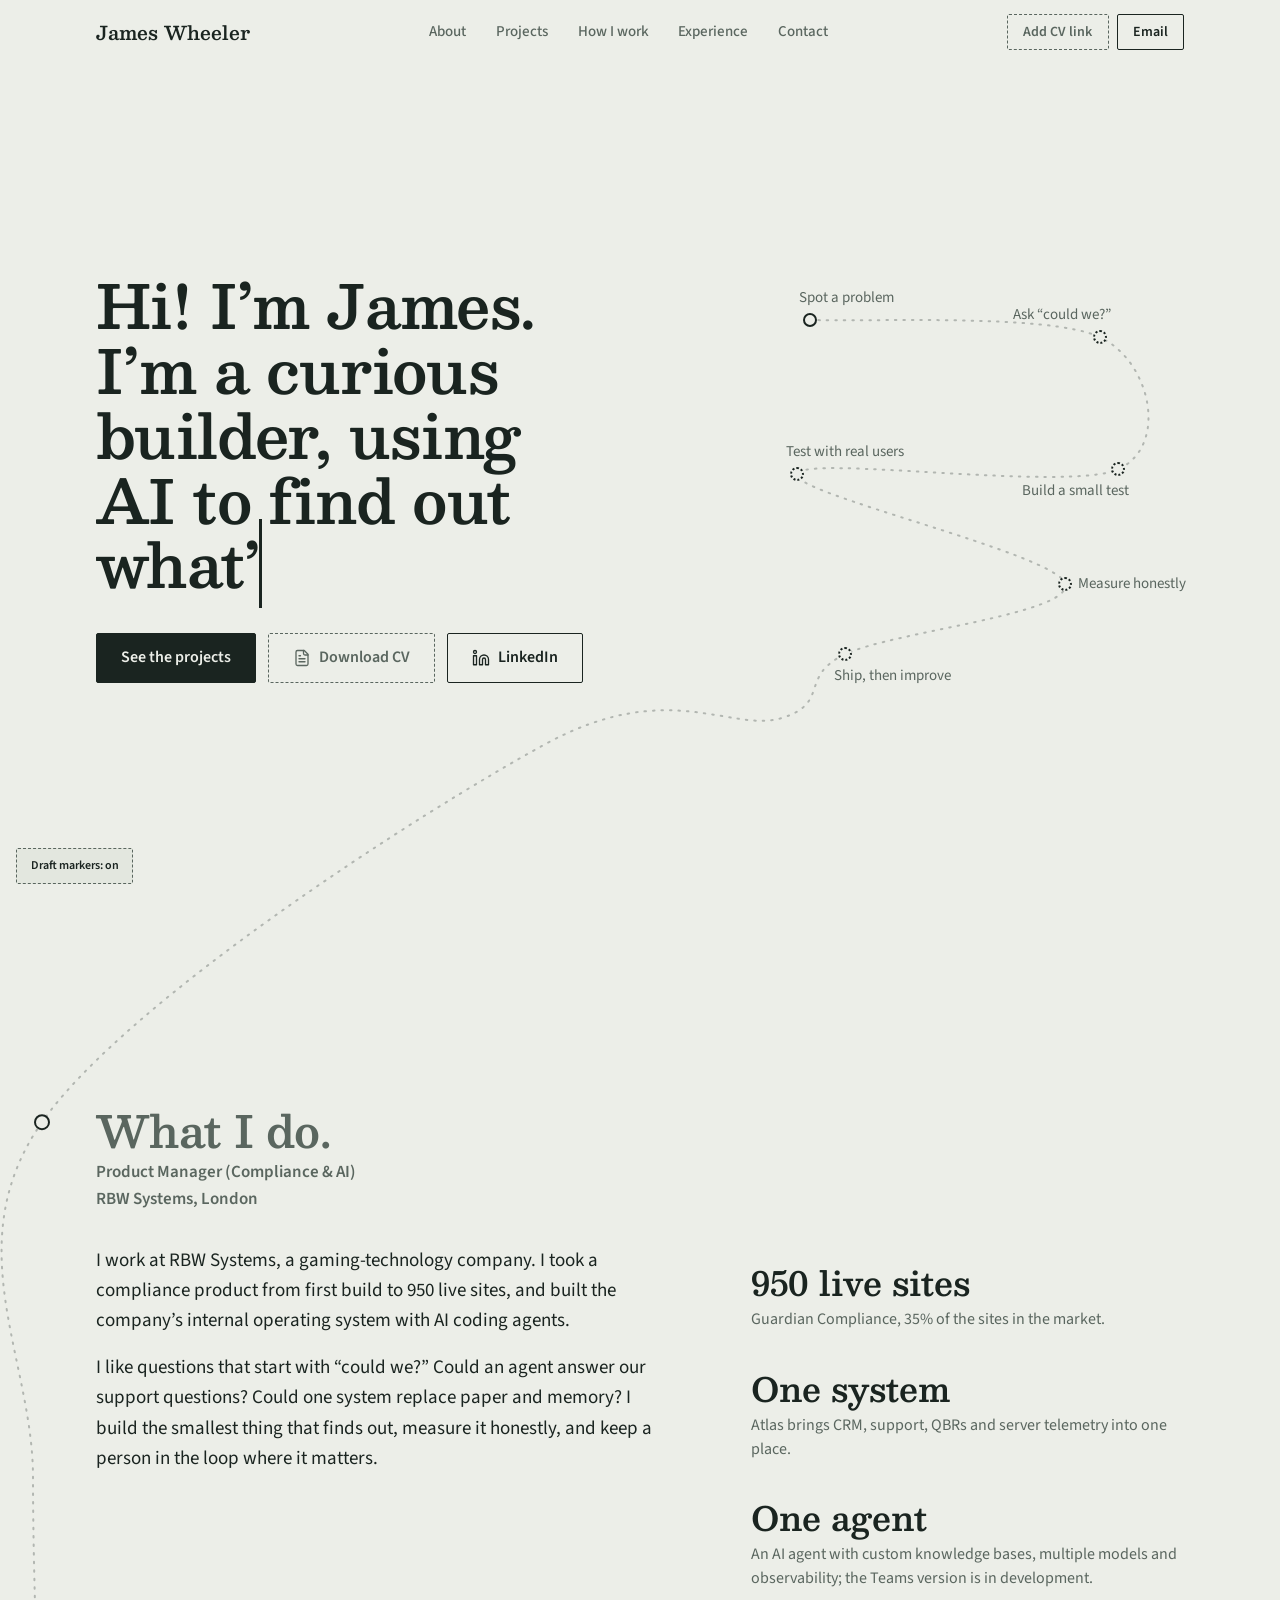
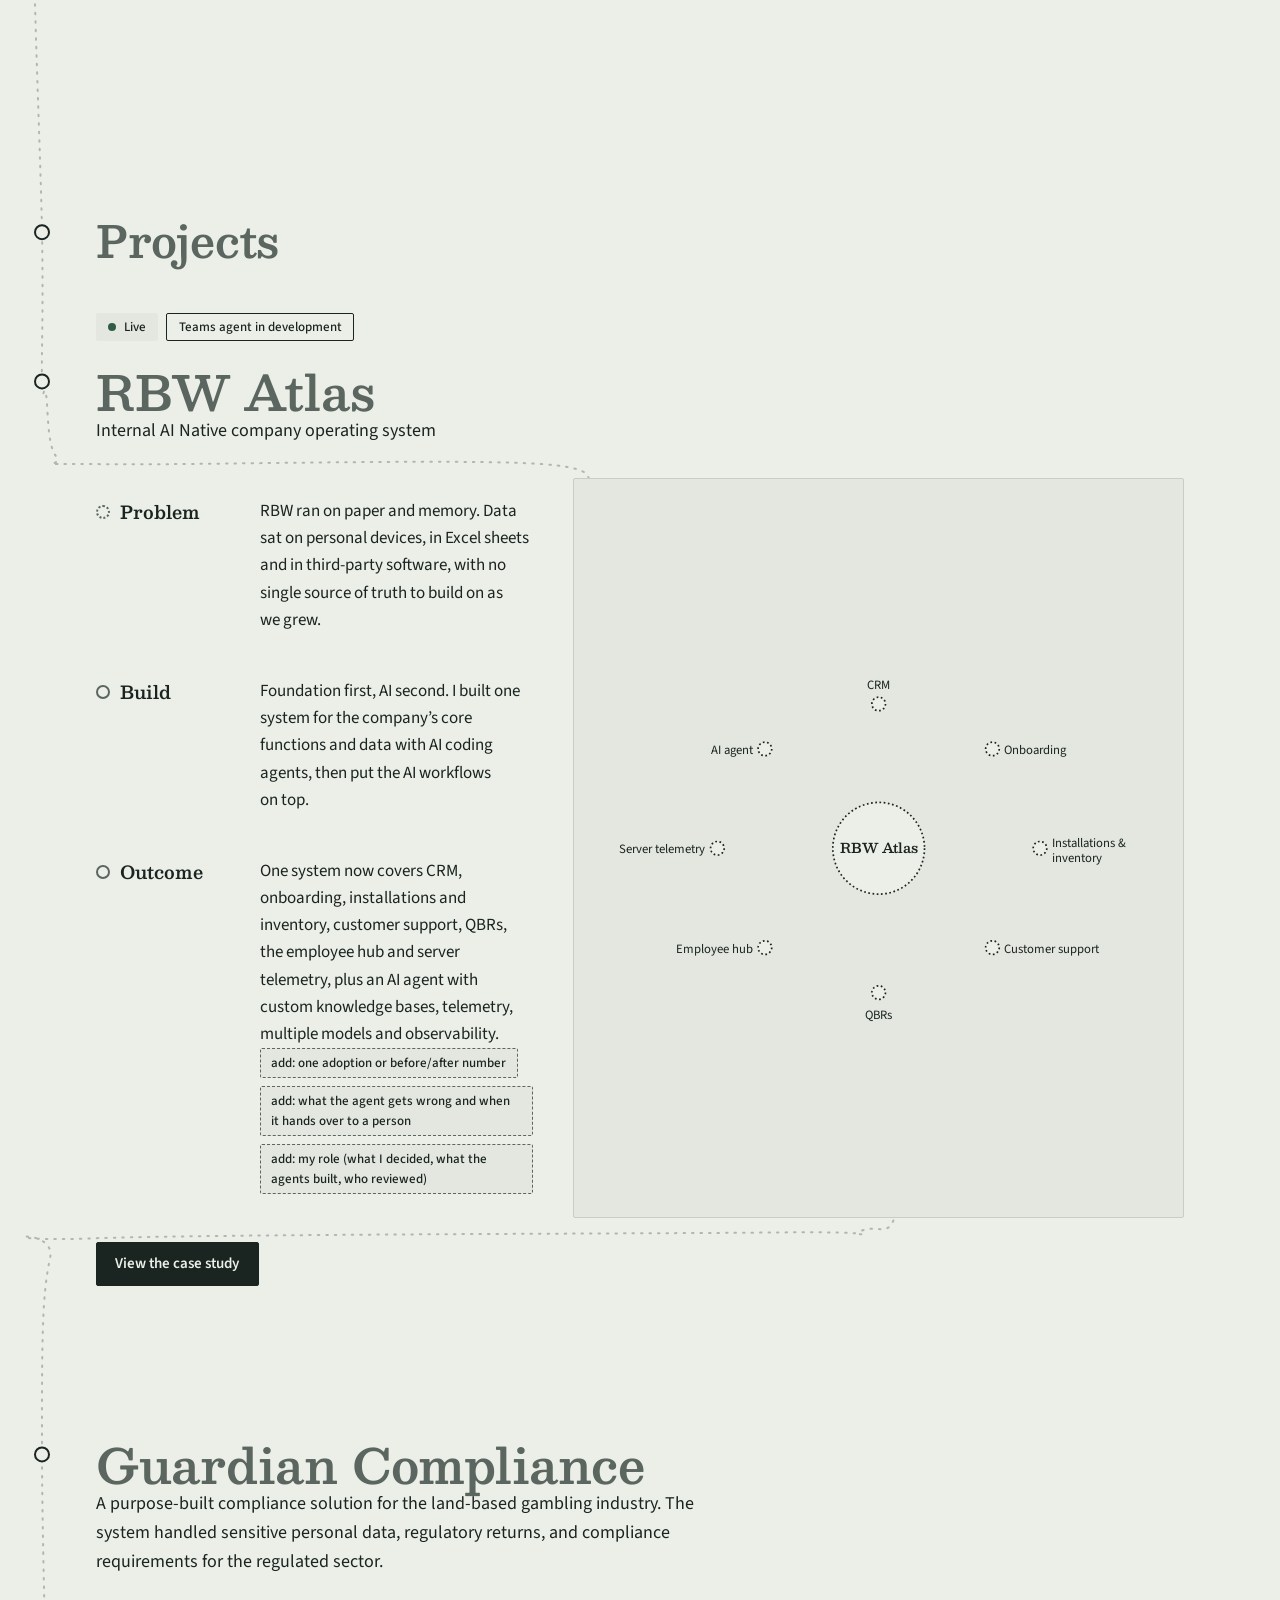
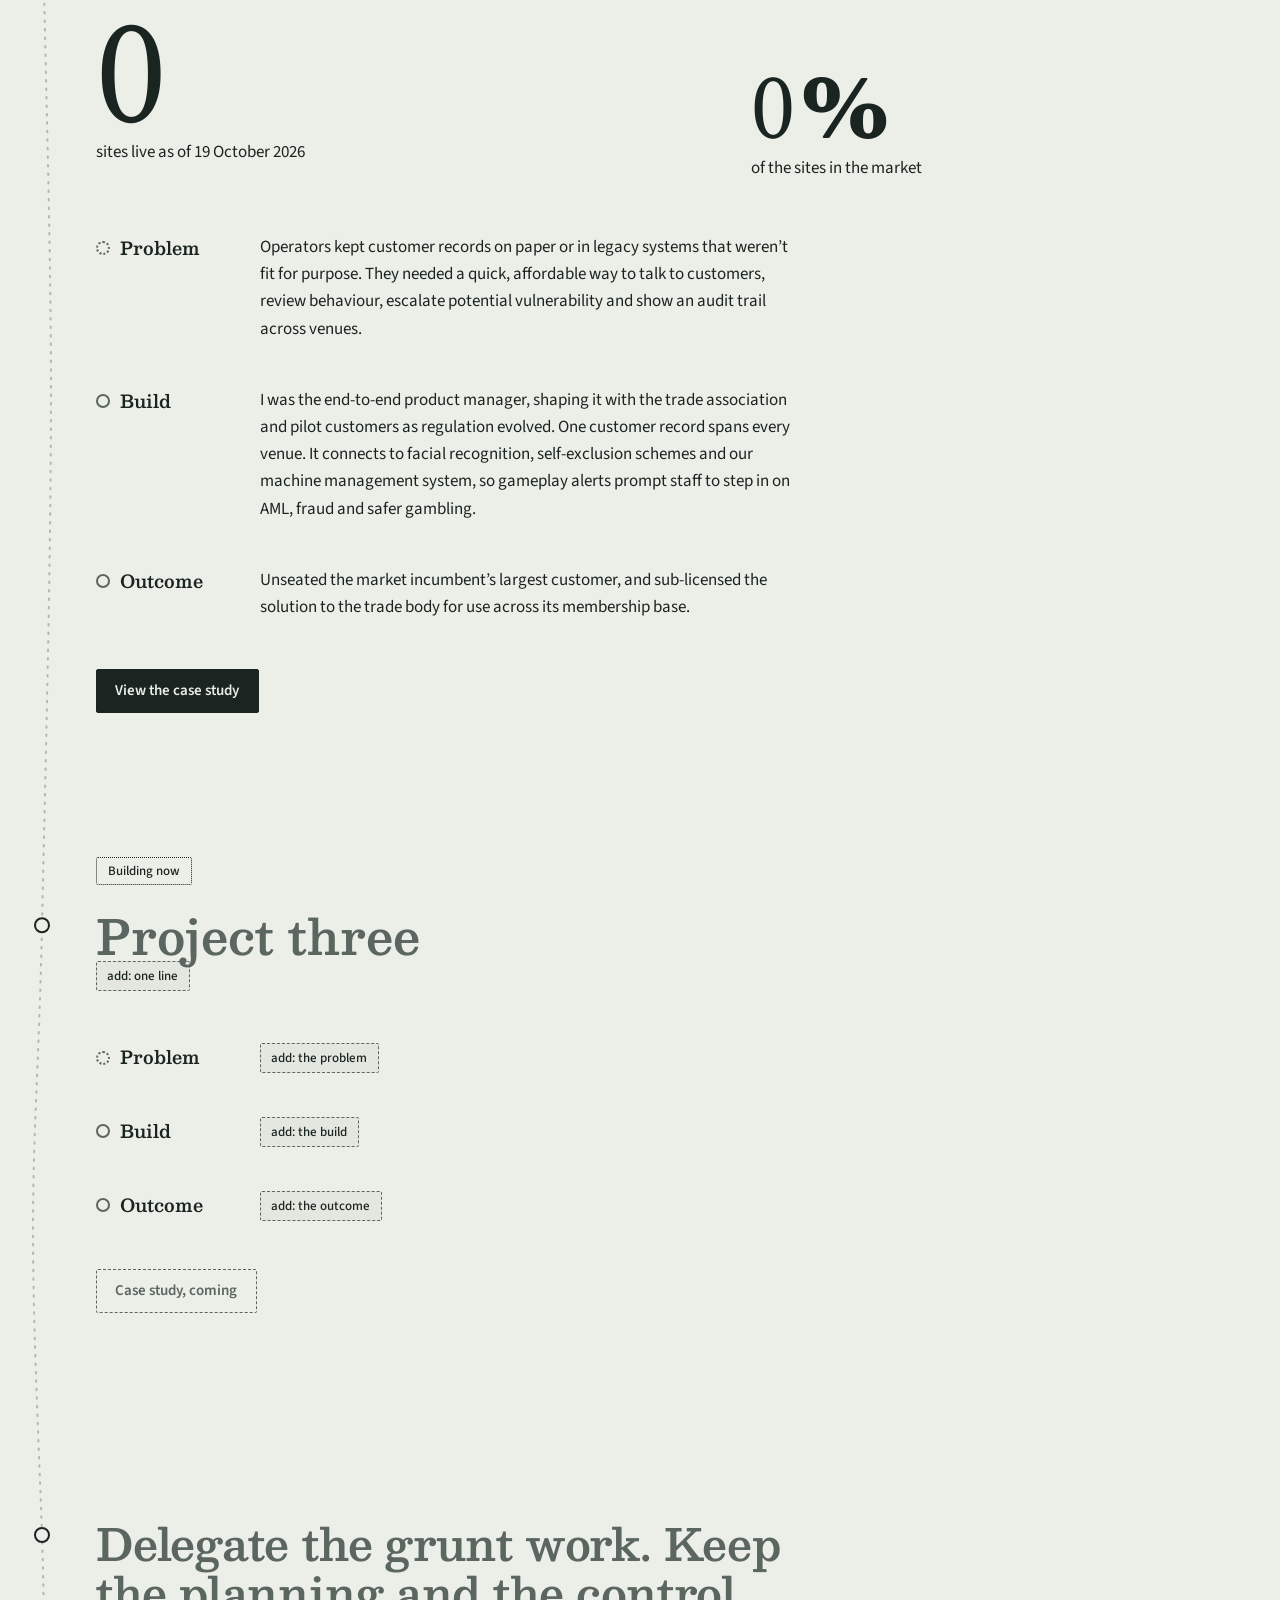
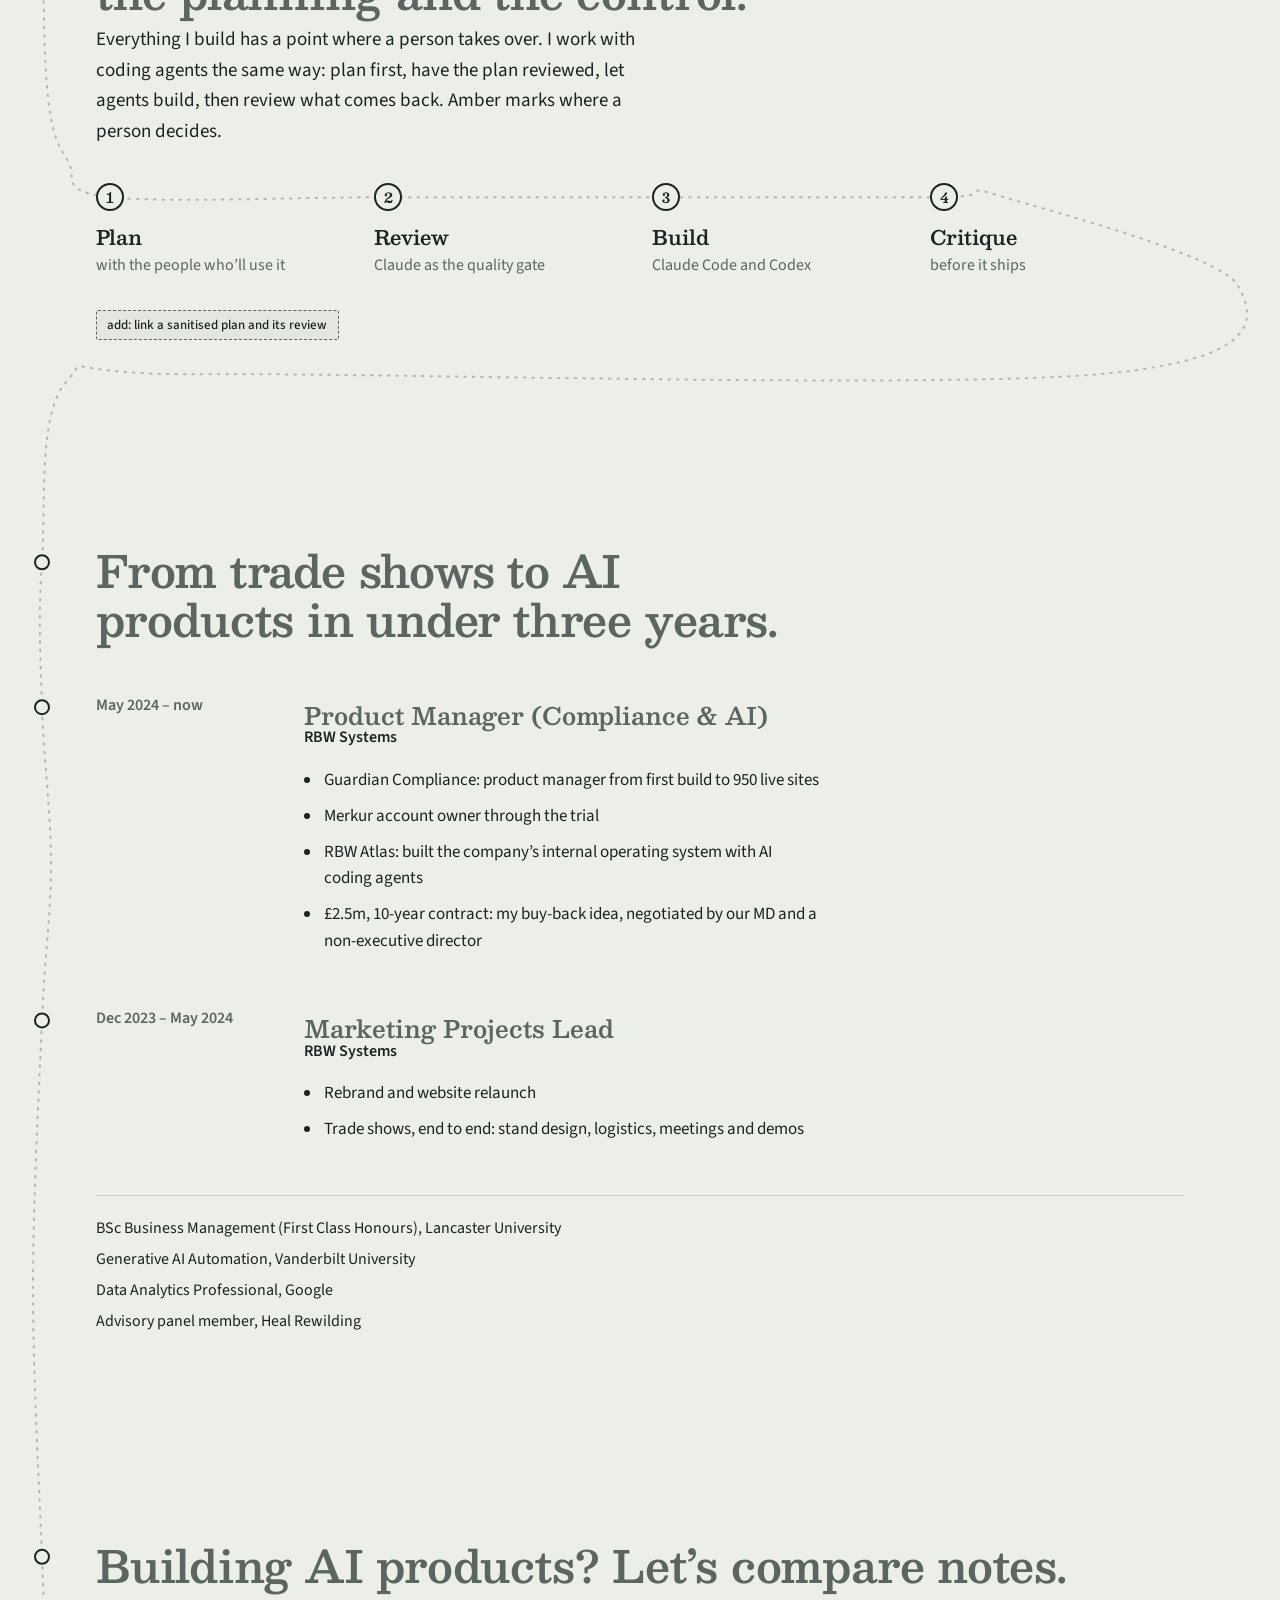
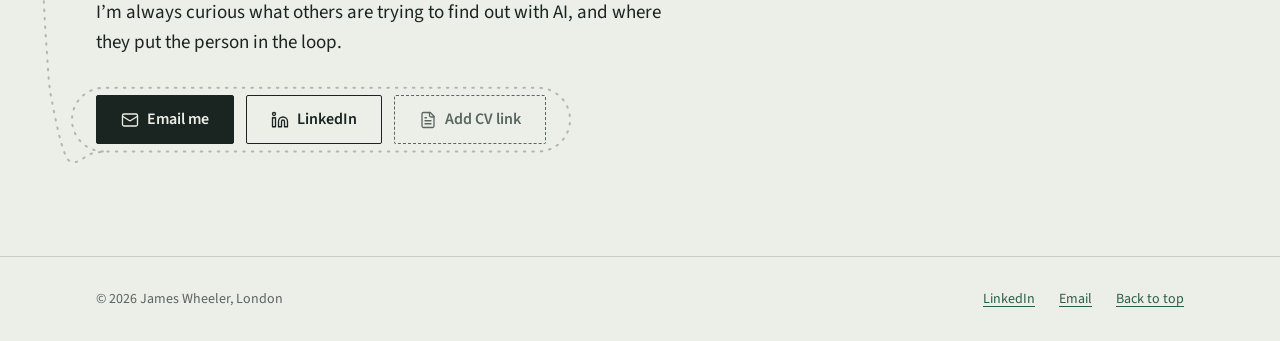
==== commit 15437868: "Hero: label the six nodes with the way James works Spot a problem, Ask "could we?", Build a small te" ====
--- a/index.html
+++ b/index.html
@@ -229,12 +229,12 @@
     </div>
     <div id="heroField" class="hero-field" aria-hidden="true">
       <svg class="hero-static" viewBox="0 0 480 440" preserveAspectRatio="none" focusable="false"><path d="M72 62 L389 79 L408 211 L58 216 L350 326 L110 396"/></svg>
-      <div class="hn n1"><span class="lt-l">Paper</span></div>
-      <div class="hn n2"><span class="lt-r">Memory</span></div>
-      <div class="hn n3"><span class="lb-r">Excel sheets</span></div>
-      <div class="hn n4"><span class="lt-l">Personal devices</span></div>
-      <div class="hn n5"><span class="lr">Legacy systems</span></div>
-      <div class="hn n6"><span class="lb-l">Third-party software</span></div>
+      <div class="hn n1"><span class="lt-l">Spot a problem</span></div>
+      <div class="hn n2"><span class="lt-r">Ask “could we?”</span></div>
+      <div class="hn n3"><span class="lb-r">Build a small test</span></div>
+      <div class="hn n4"><span class="lt-l">Test with real users</span></div>
+      <div class="hn n5"><span class="lr">Measure honestly</span></div>
+      <div class="hn n6"><span class="lb-l">Ship, then improve</span></div>
     </div>
   </div>
 </section>
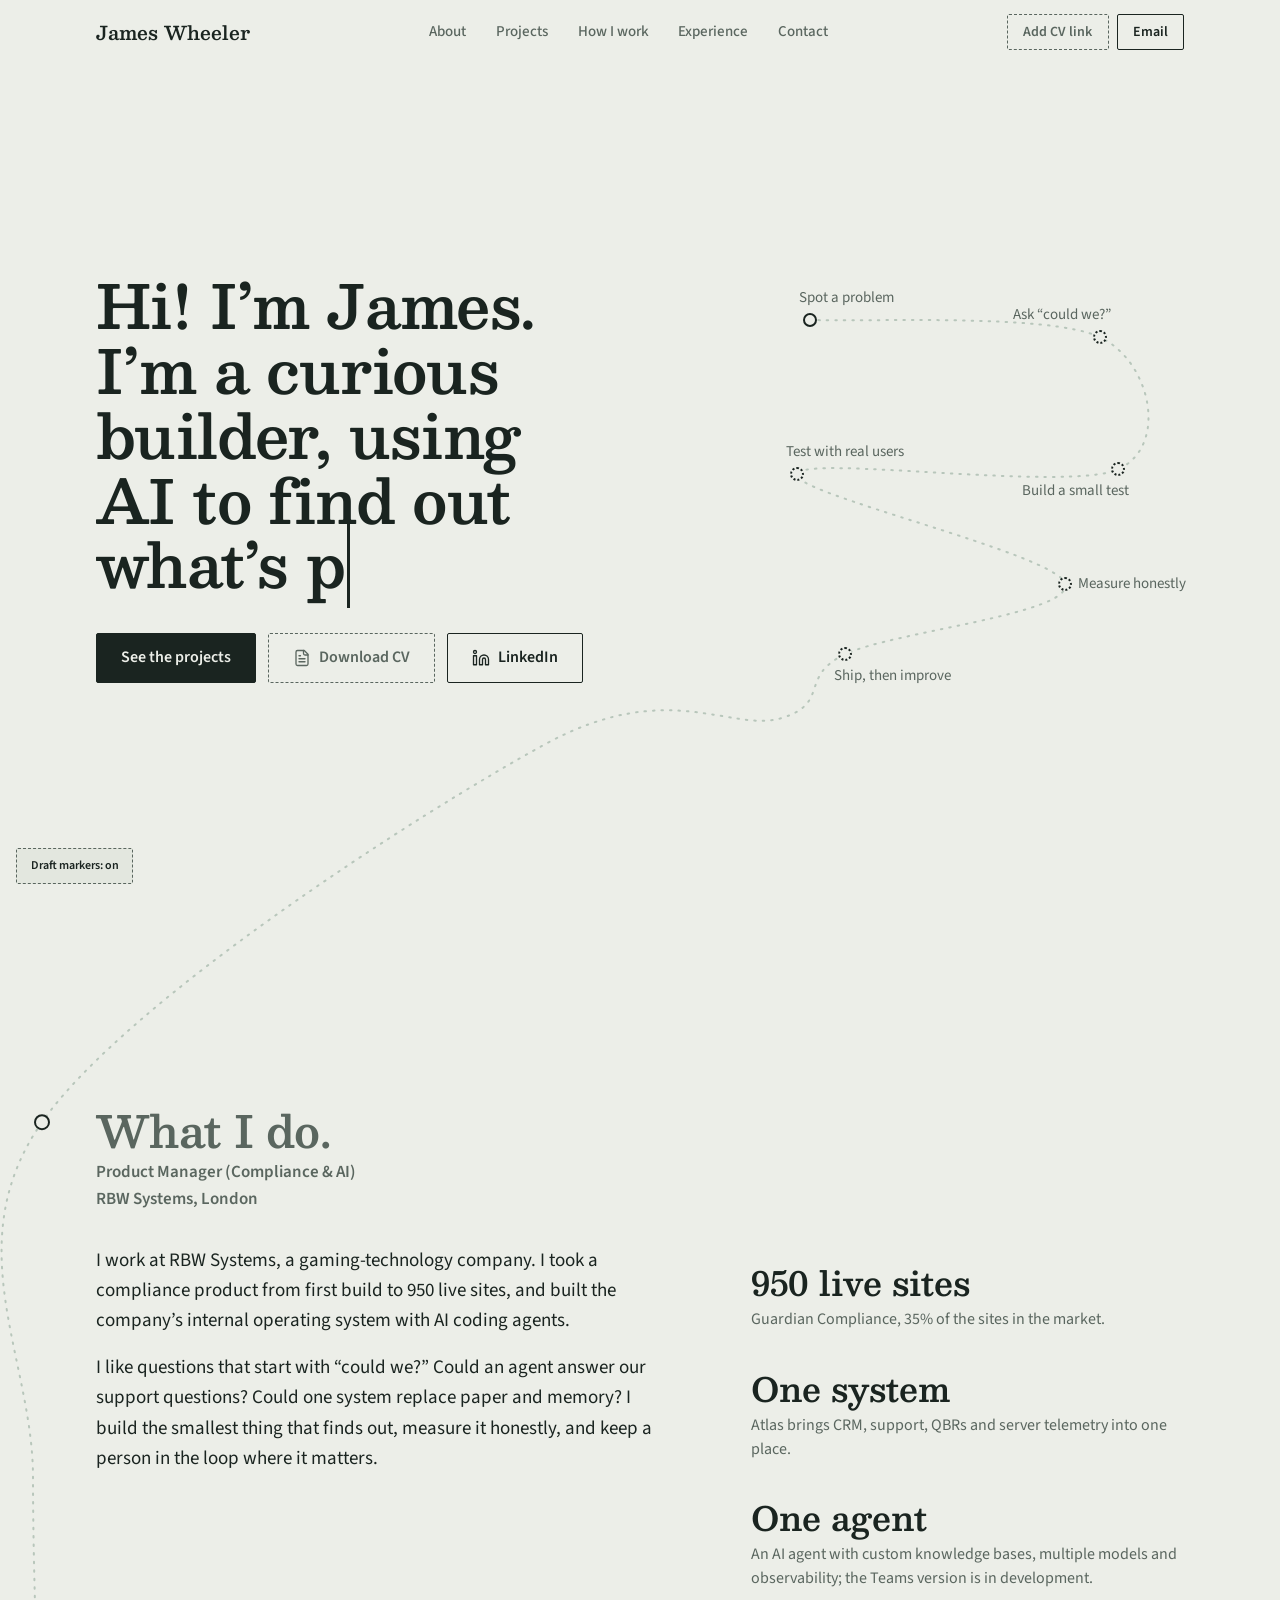
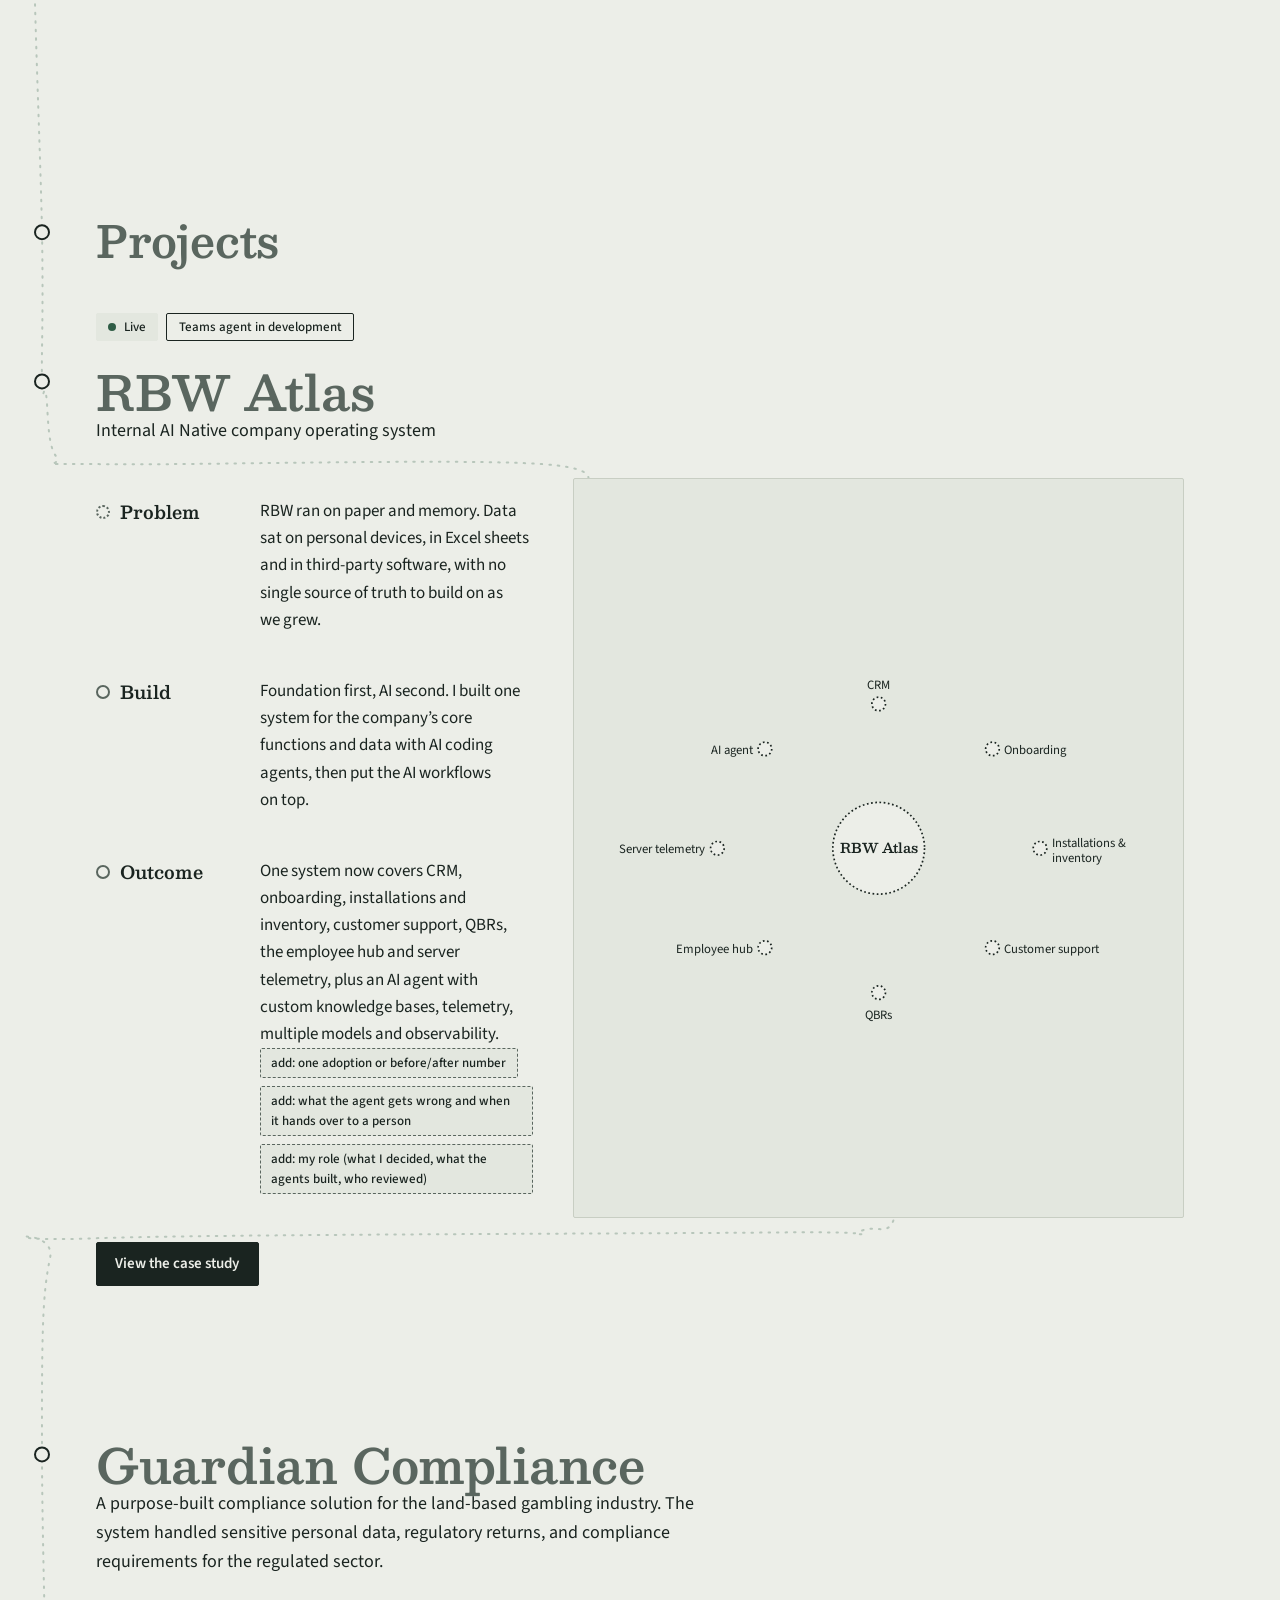
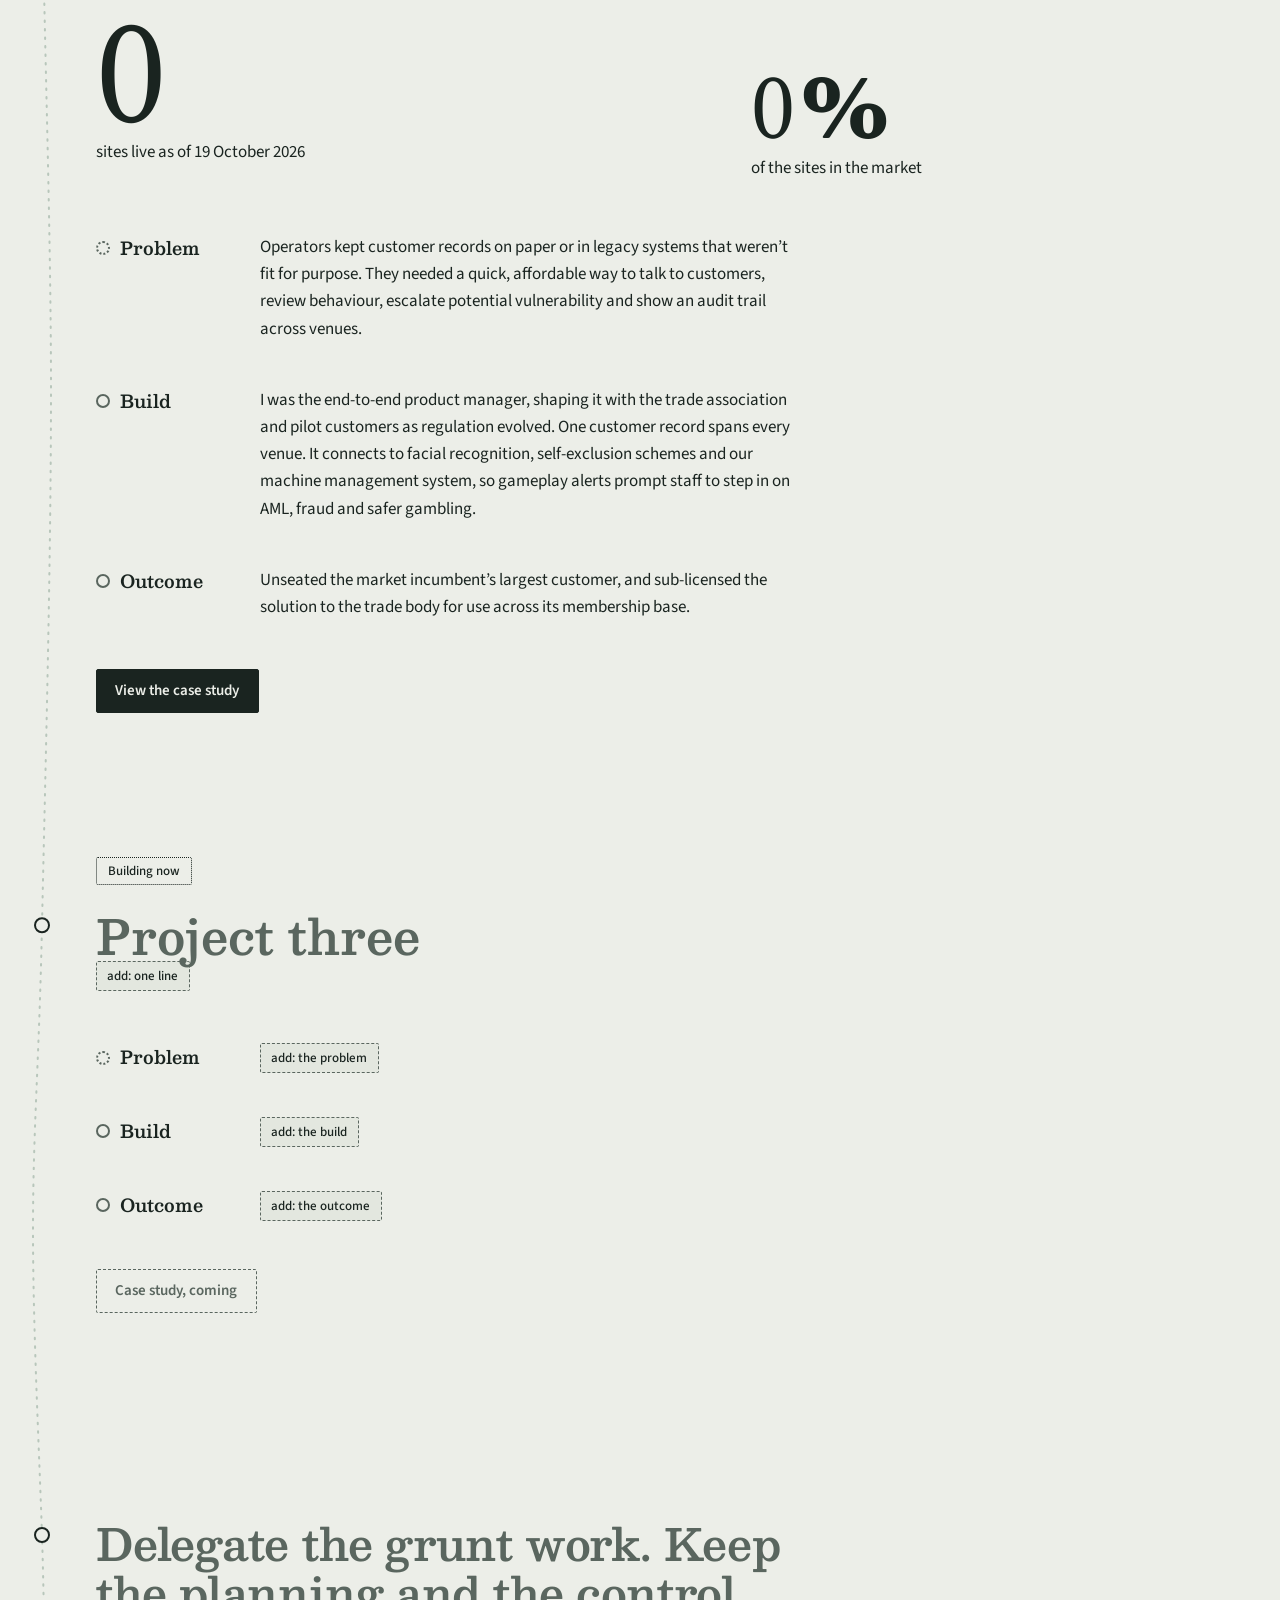
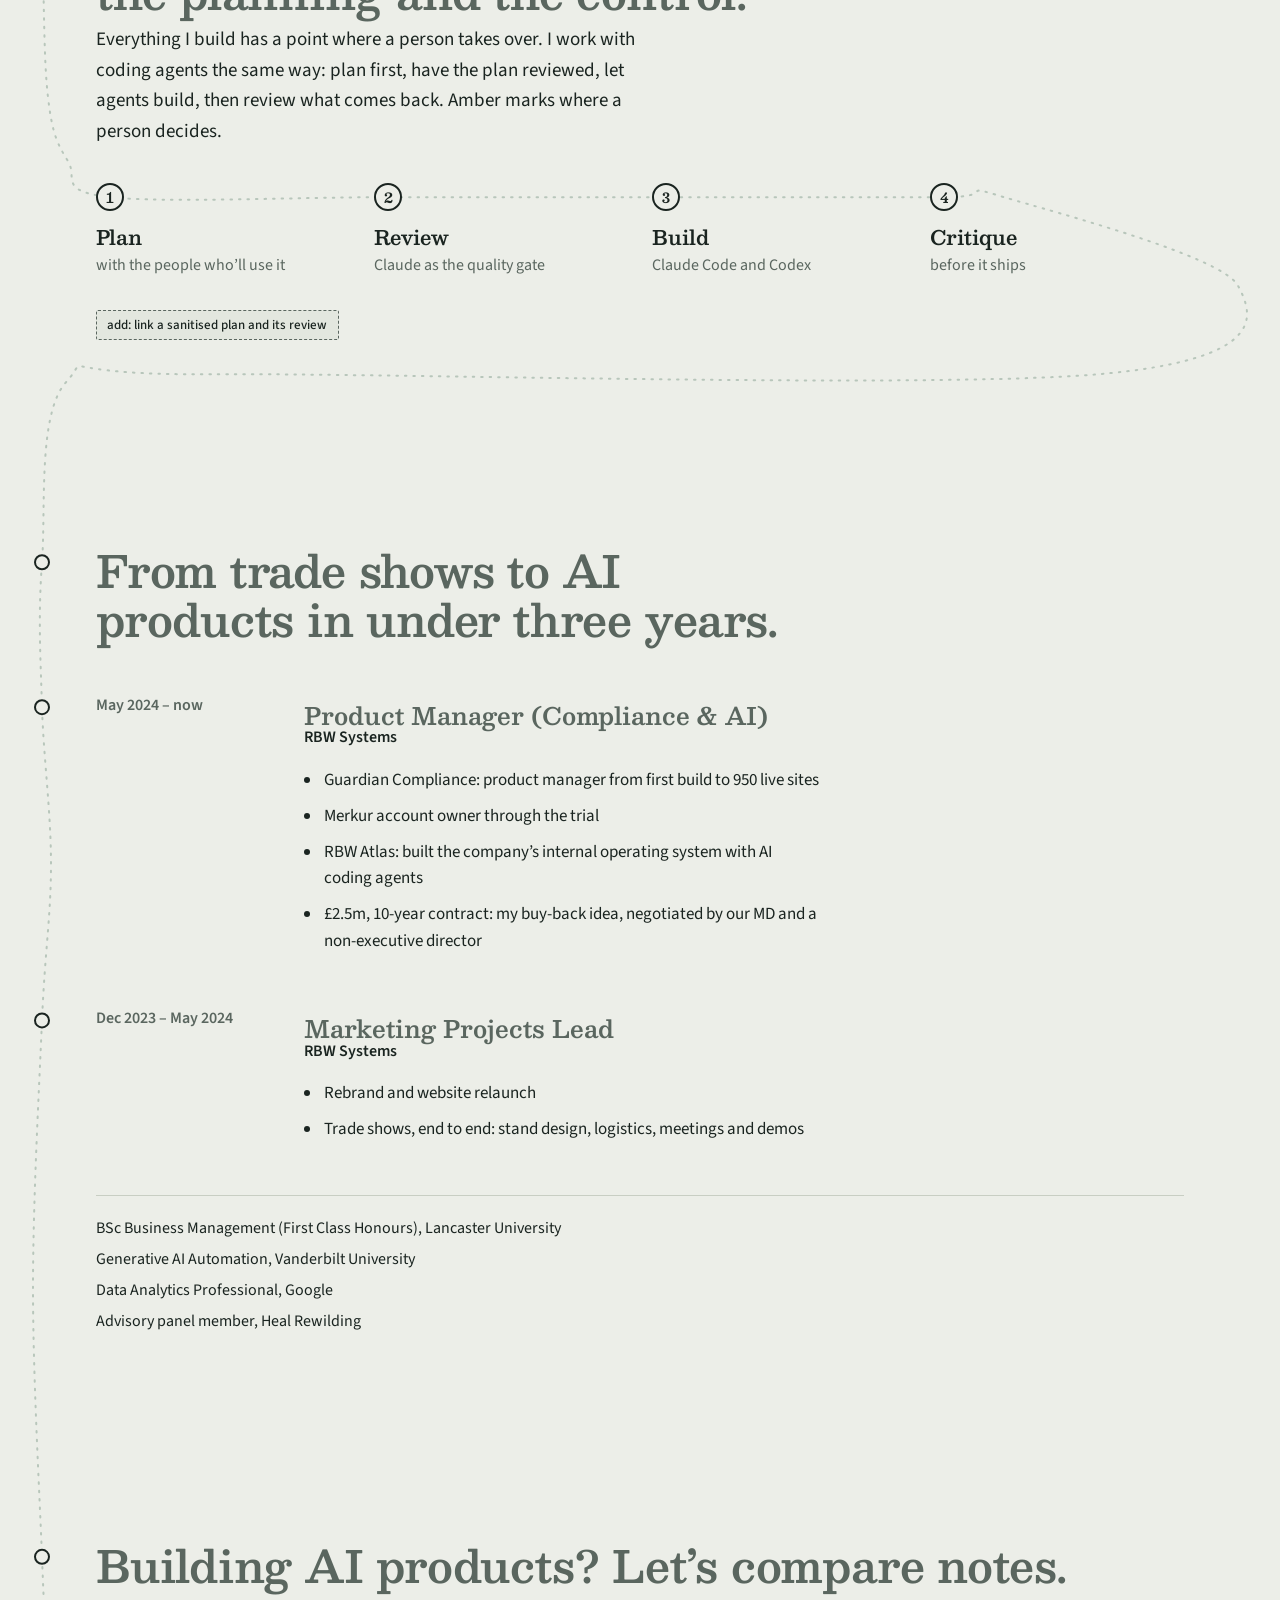
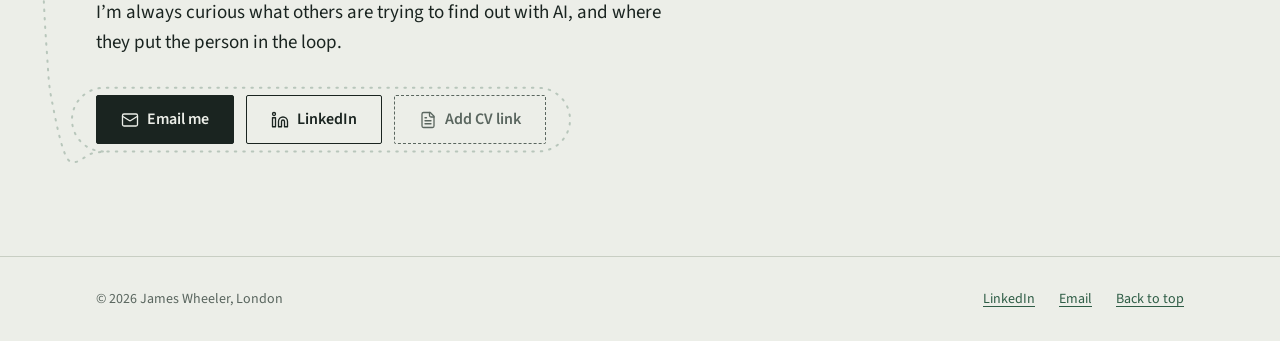
==== commit f642fe1b: "Thread: draw the line and its ghost in moss Nodes, hero discs and the loop keep their ink fills; onl" ====
--- a/index.html
+++ b/index.html
@@ -52,8 +52,8 @@
 #threadWrap{ position:relative; }
 #thread{ position:absolute; left:0; top:0; width:100%; height:100%; pointer-events:none; z-index:0; overflow:visible; }
 #threadContent{ position:relative; z-index:1; }
-.th-ghost{ fill:none; stroke:var(--ink); stroke-opacity:.28; stroke-width:2; stroke-dasharray:1.5 7; stroke-linecap:round; }
-.th-live{ fill:none; stroke:var(--ink); stroke-width:2; stroke-linecap:round; stroke-linejoin:round; }
+.th-ghost{ fill:none; stroke:var(--moss); stroke-opacity:.28; stroke-width:2; stroke-dasharray:1.5 7; stroke-linecap:round; }
+.th-live{ fill:none; stroke:var(--moss); stroke-width:2; stroke-linecap:round; stroke-linejoin:round; }
 .th-node{ fill:var(--paper); stroke:var(--ink); stroke-width:2; transition:fill .3s ease; }
 .th-node.reached{ fill:var(--ink); }
 .tgap{ height:clamp(150px,22vh,230px); }
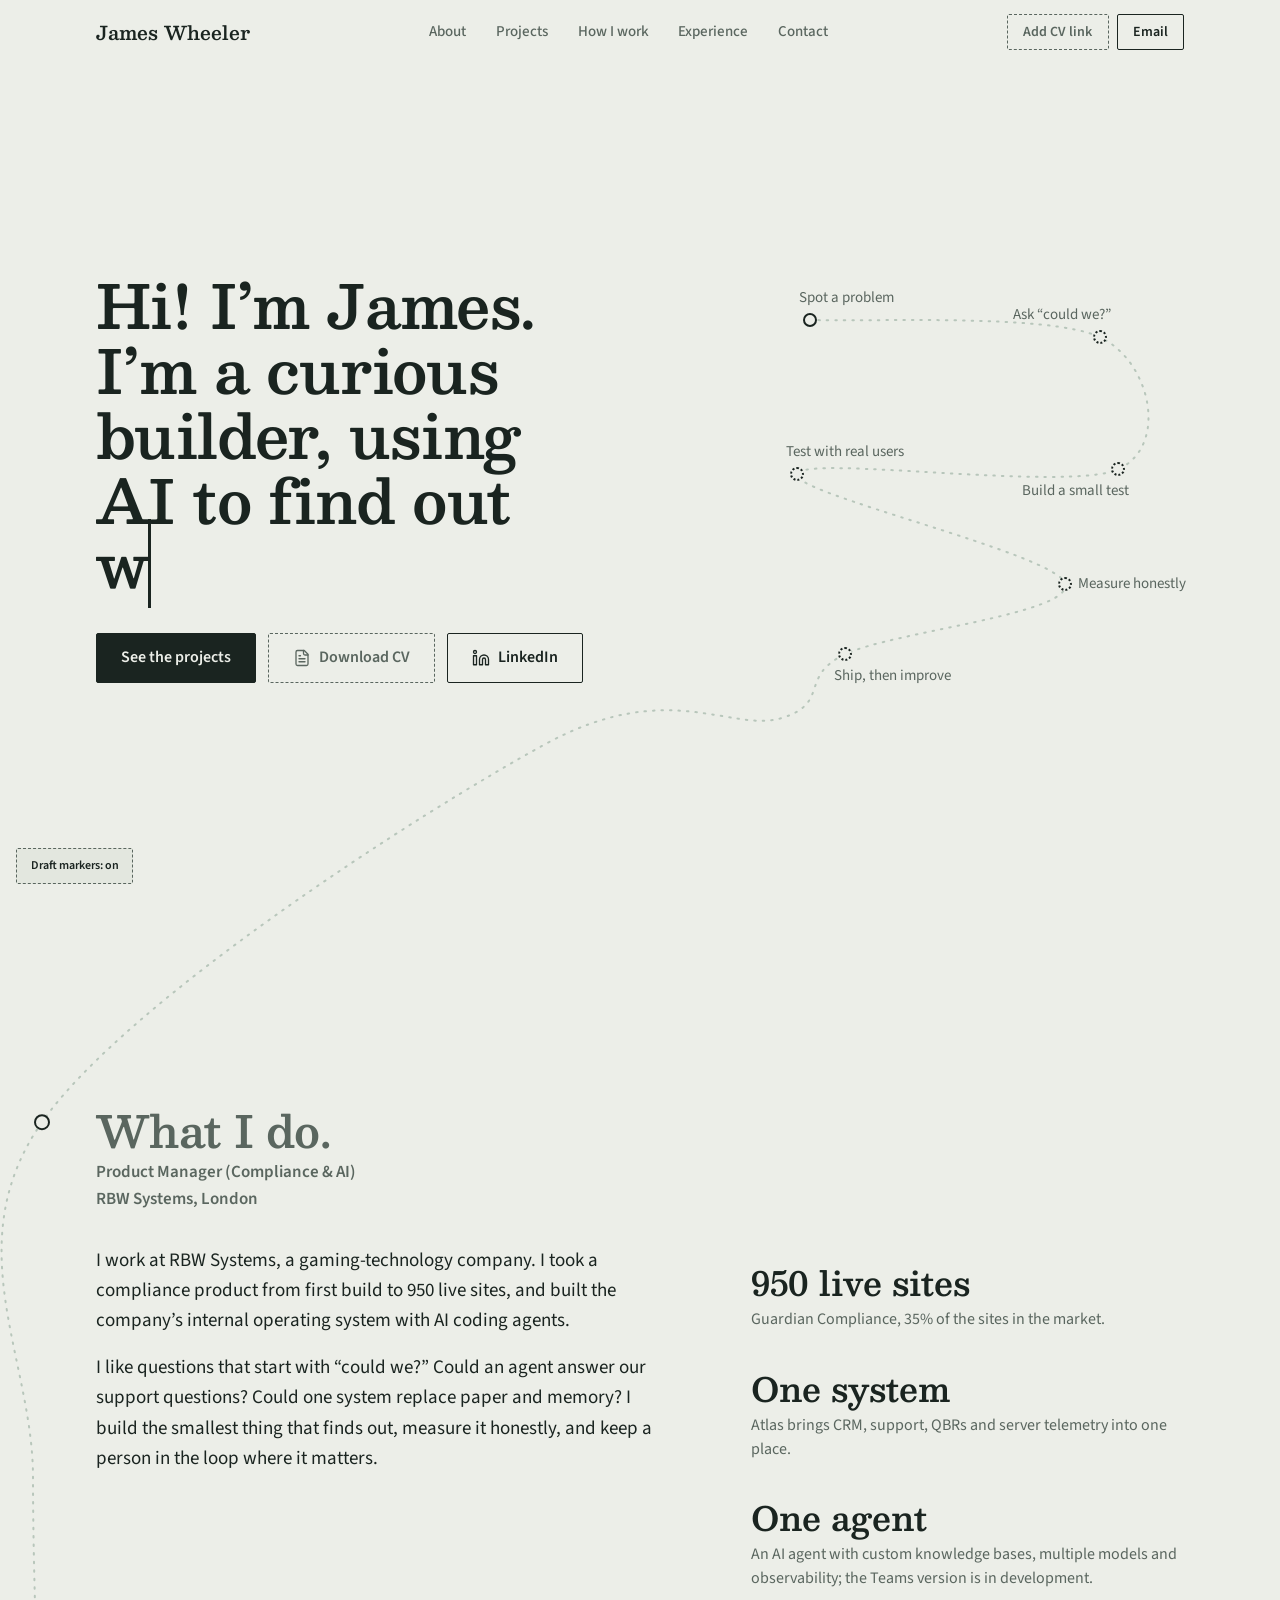
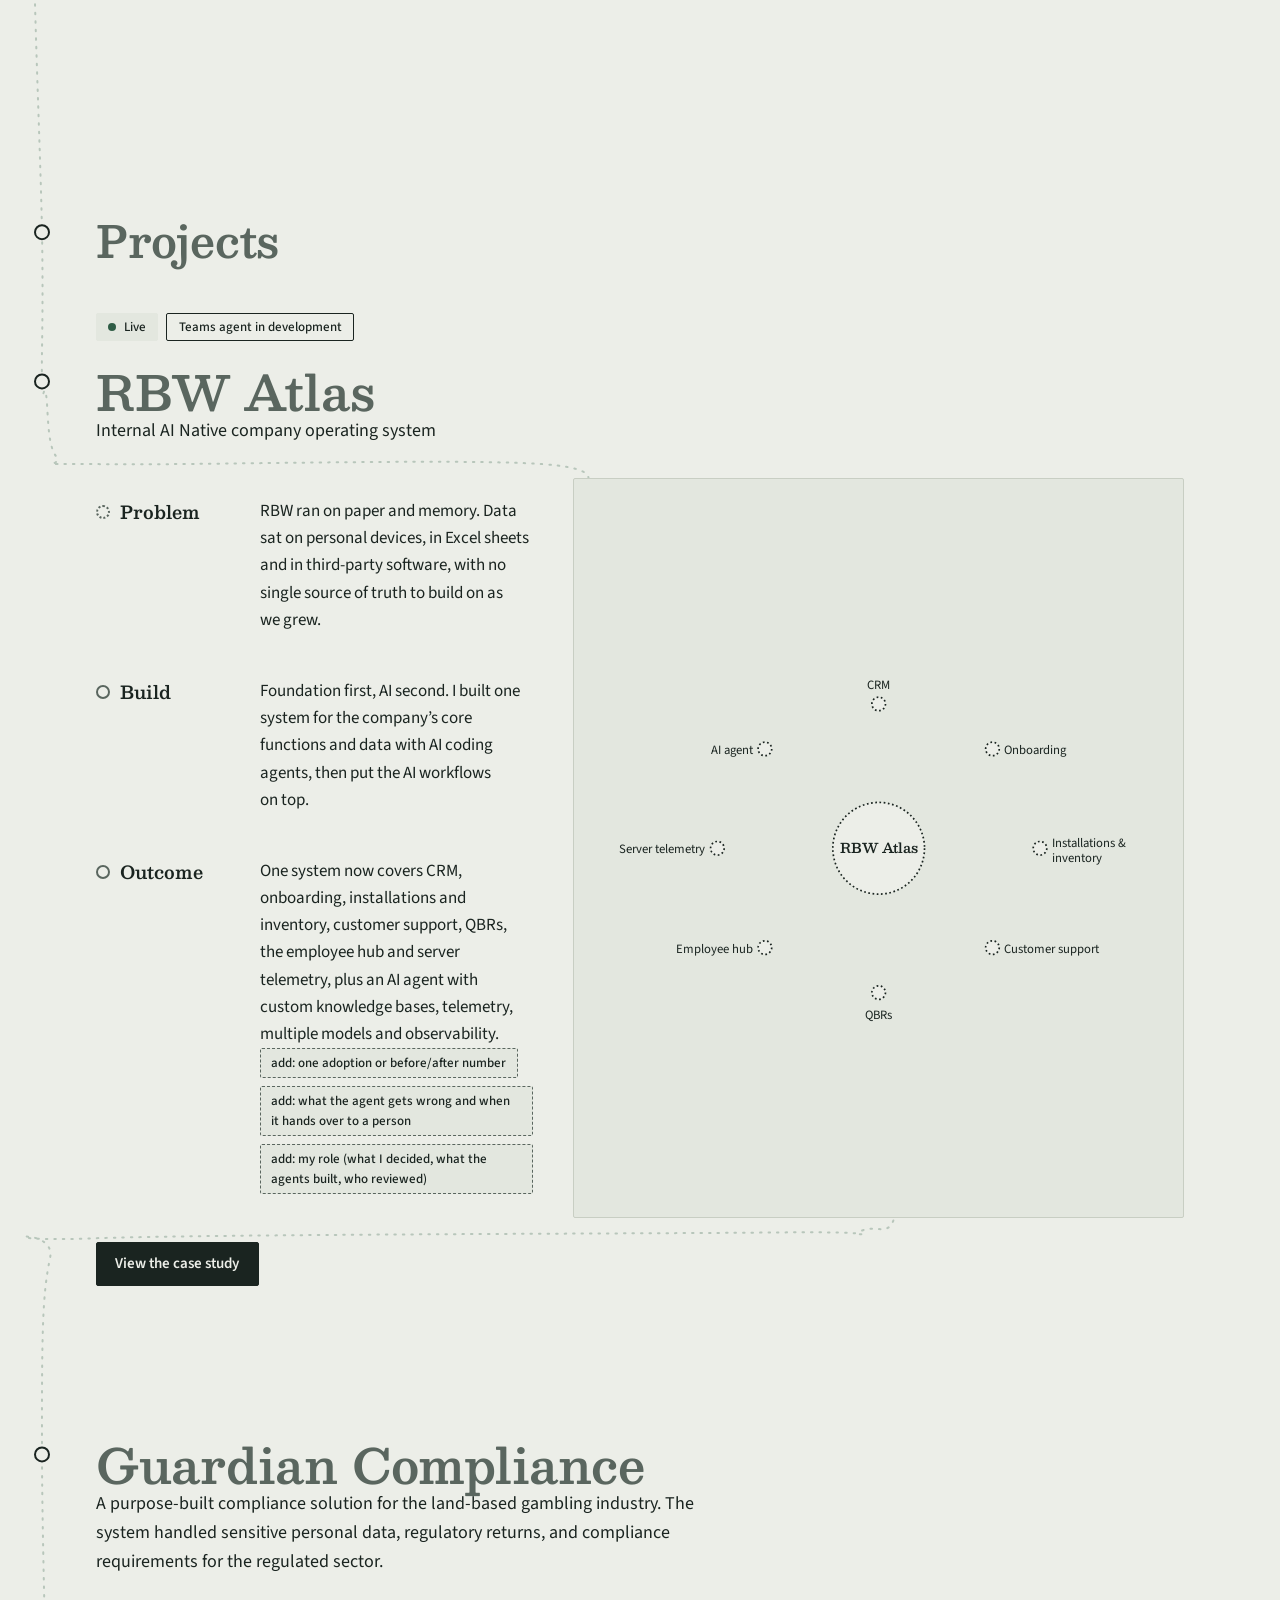
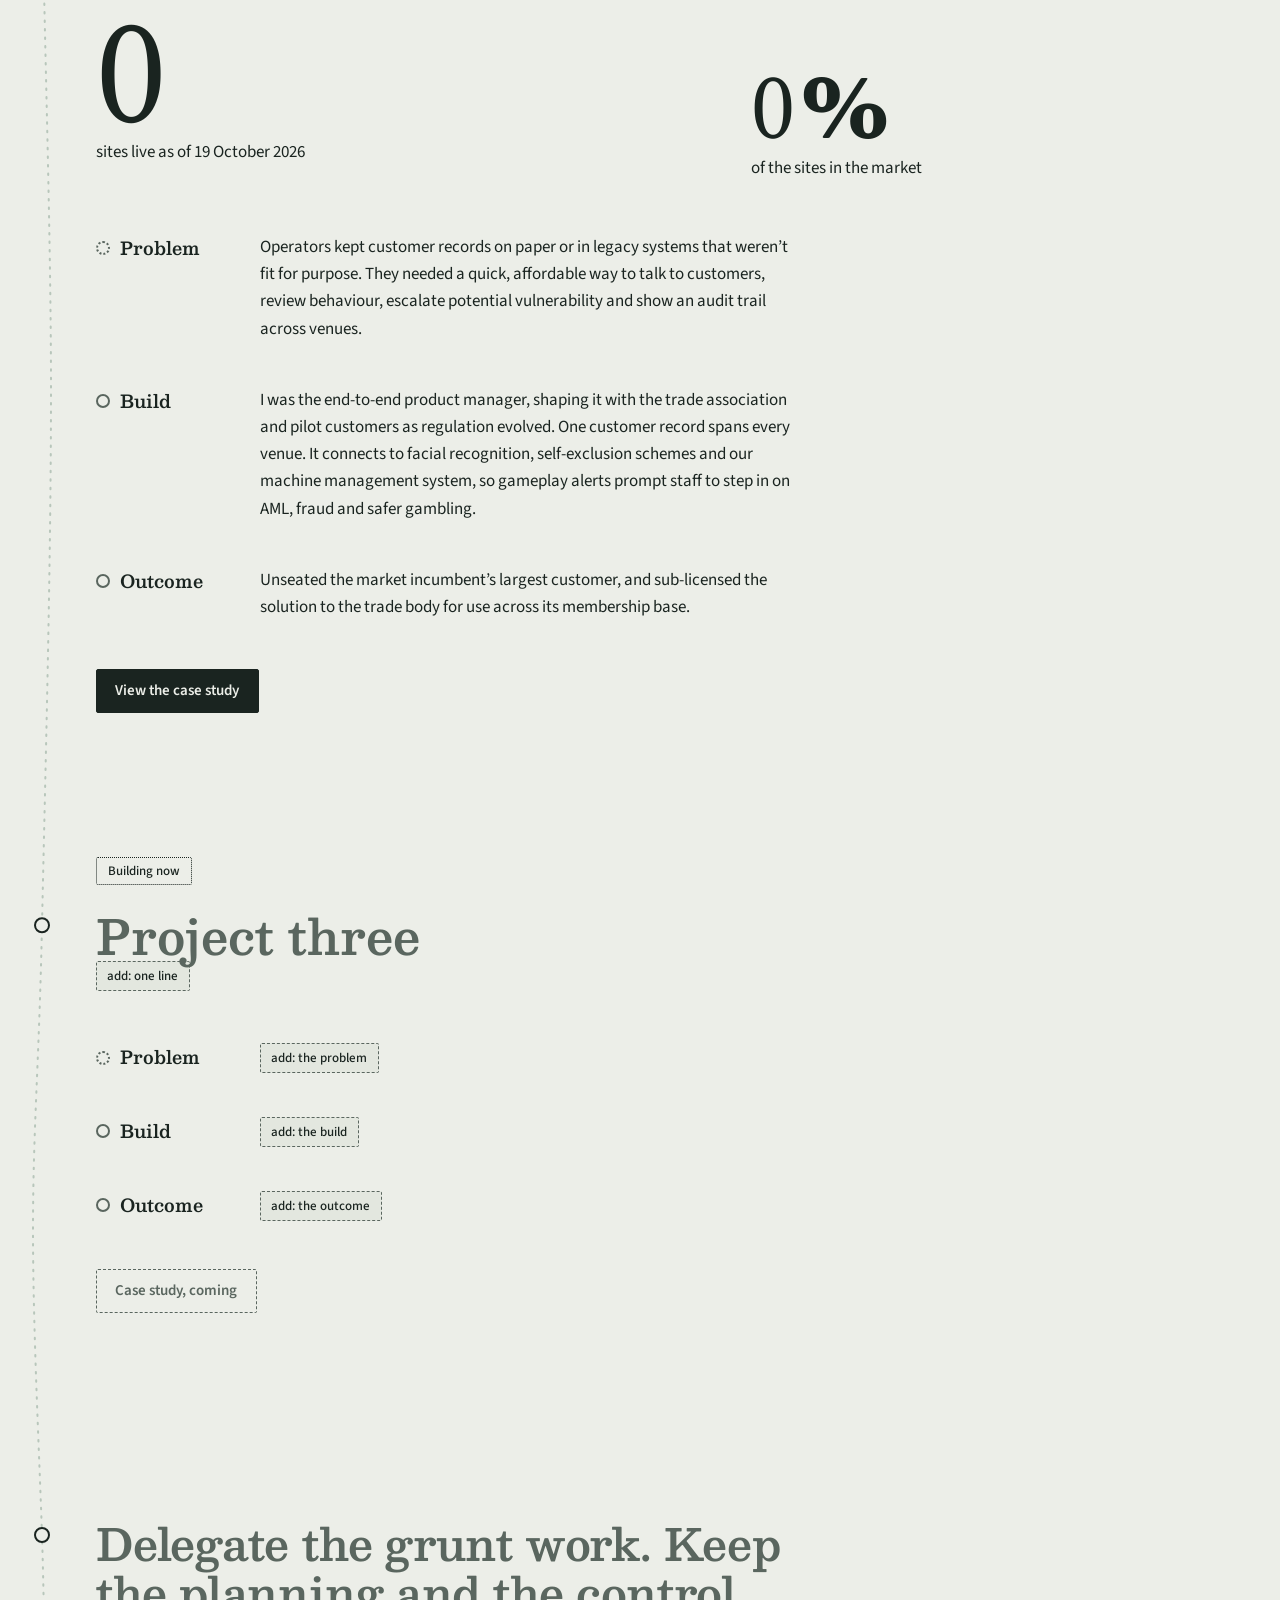
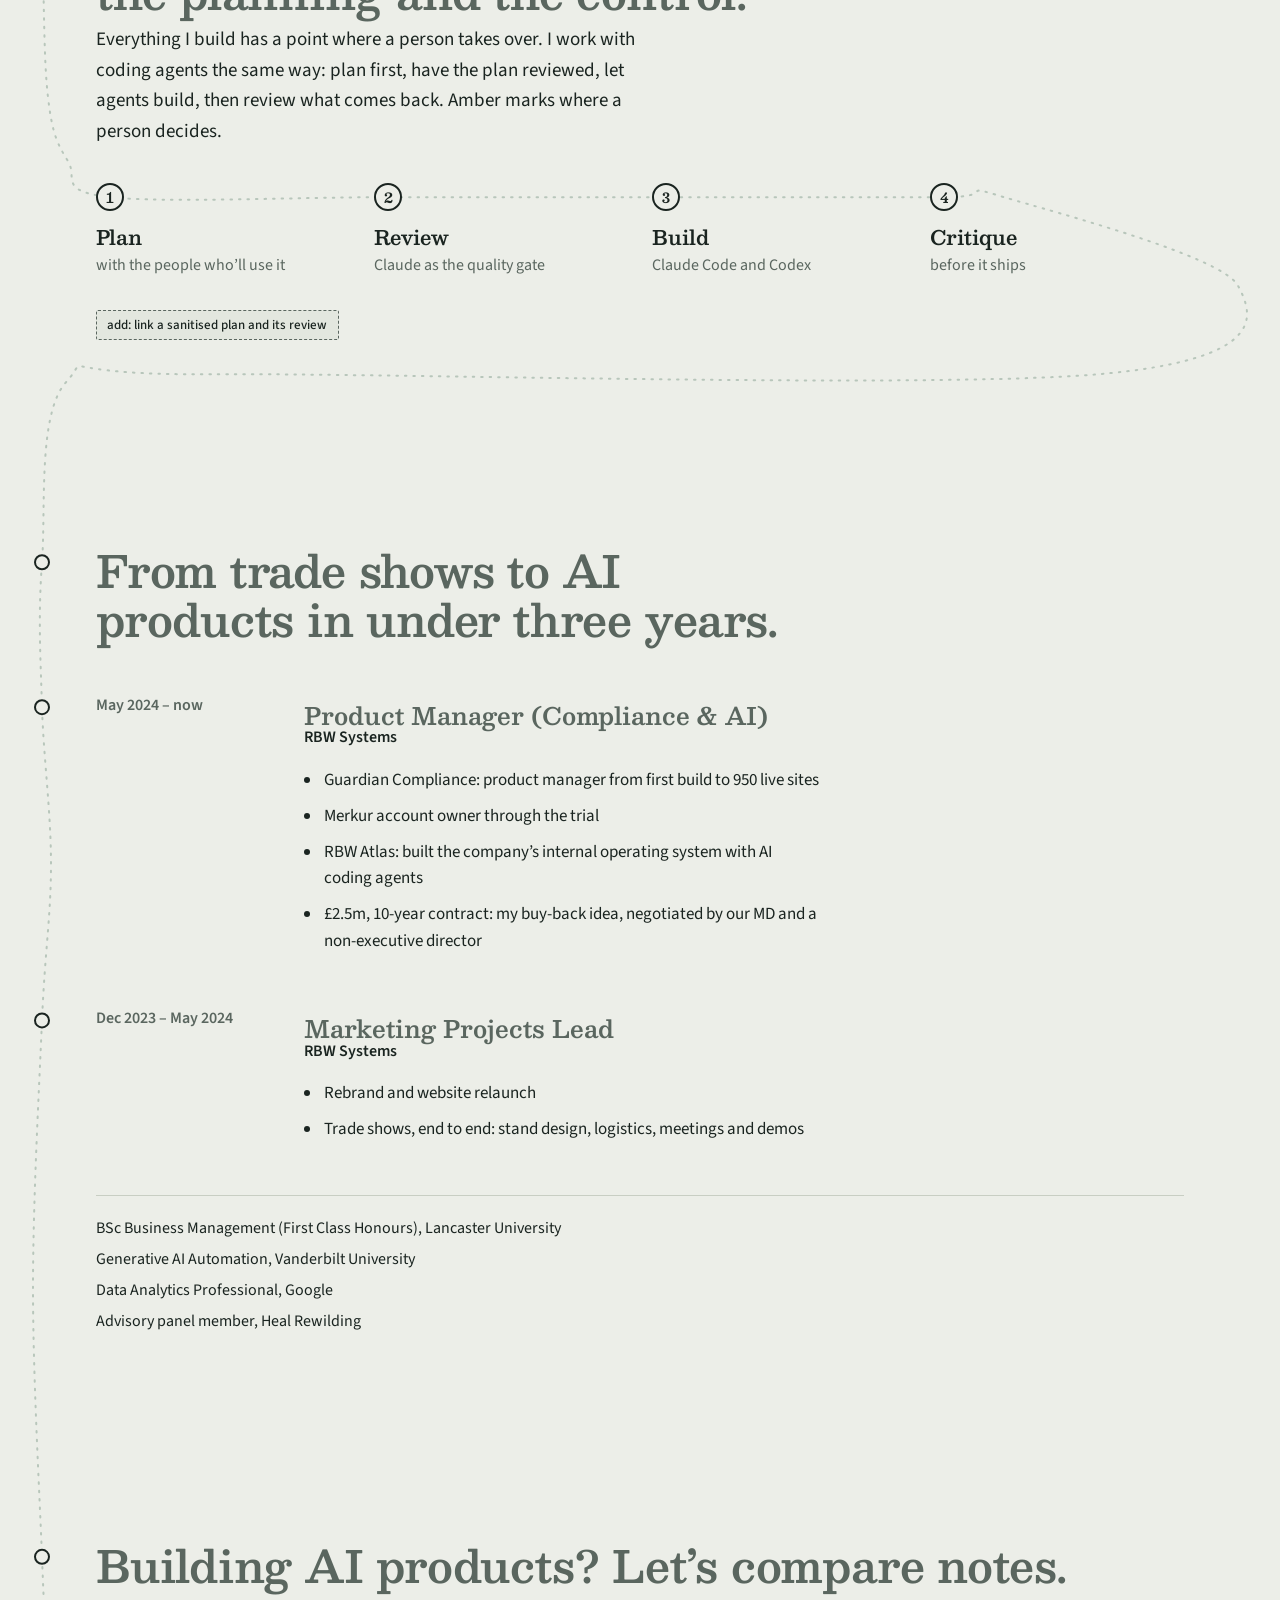
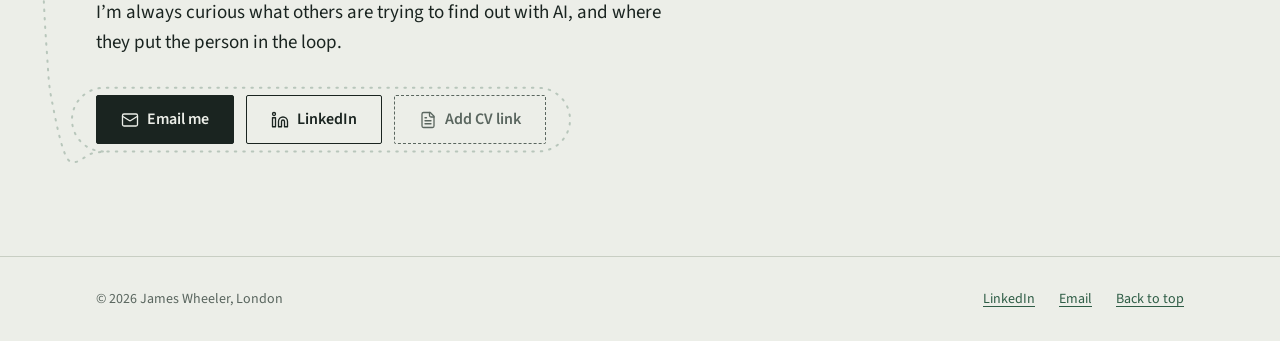
==== commit db322180: "Thread: fill reached circles in amber Rail nodes and the six hero discs fill amber when the line rea" ====
--- a/index.html
+++ b/index.html
@@ -30,7 +30,7 @@
 @media (min-width:1024px){ .hero-field{ height:27.5rem; justify-self:end; } }
 .hn{
   position:absolute; left:var(--x); top:var(--y); width:14px; height:14px; margin:-7px 0 0 -7px;
-  border-radius:50%; border:2px solid var(--ink); background:var(--ink); transition:background-color .3s ease;
+  border-radius:50%; border:2px solid var(--ink); background:var(--amber); transition:background-color .3s ease;
 }
 .hn span{ position:absolute; white-space:nowrap; font-size:.9375rem; line-height:1.2; color:var(--ink); transition:color .3s ease; }
 .hn .lt-l{ bottom:calc(100% + 8px); left:-6px; }
@@ -55,7 +55,7 @@
 .th-ghost{ fill:none; stroke:var(--moss); stroke-opacity:.28; stroke-width:2; stroke-dasharray:1.5 7; stroke-linecap:round; }
 .th-live{ fill:none; stroke:var(--moss); stroke-width:2; stroke-linecap:round; stroke-linejoin:round; }
 .th-node{ fill:var(--paper); stroke:var(--ink); stroke-width:2; transition:fill .3s ease; }
-.th-node.reached{ fill:var(--ink); }
+.th-node.reached{ fill:var(--amber); }
 .tgap{ height:clamp(150px,22vh,230px); }
 .tgap-sm{ height:clamp(120px,16vh,170px); }
 @media (max-width:1279px){ .tpad{ padding-left:2.75rem!important; } }
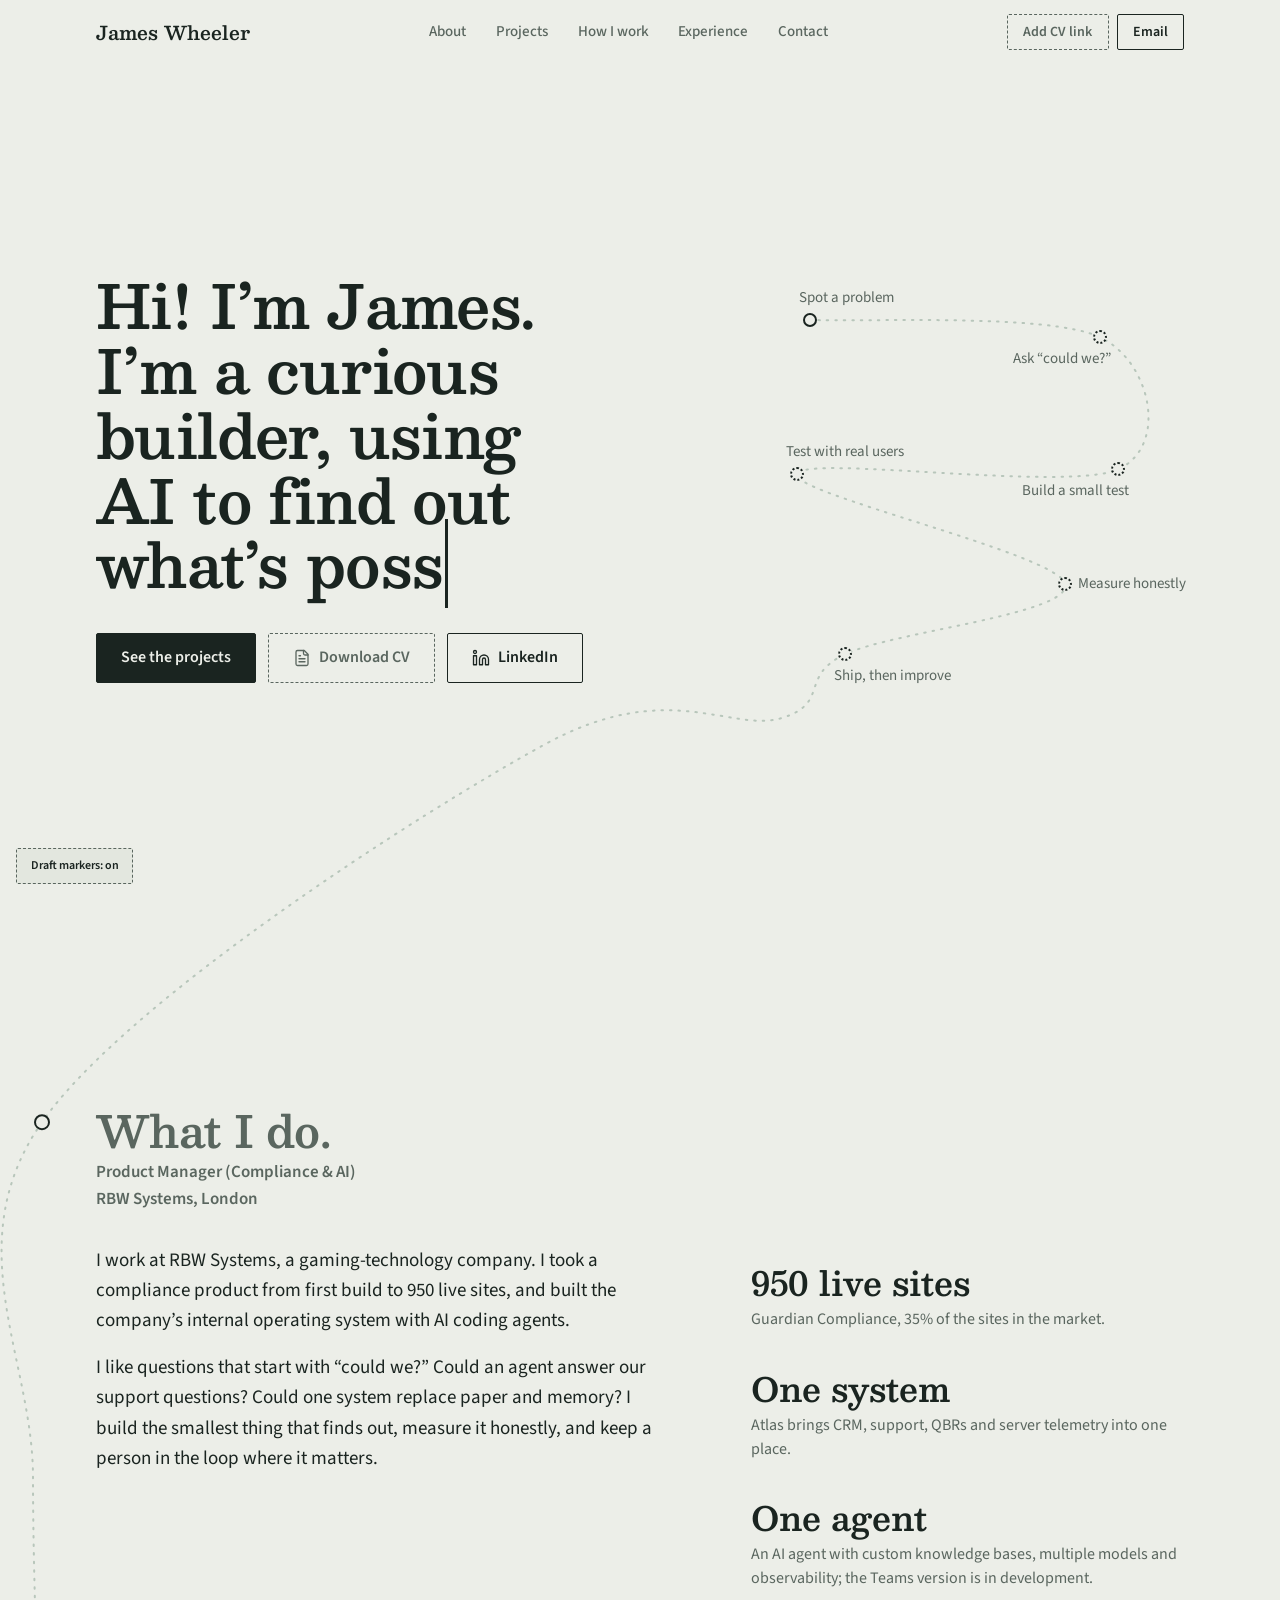
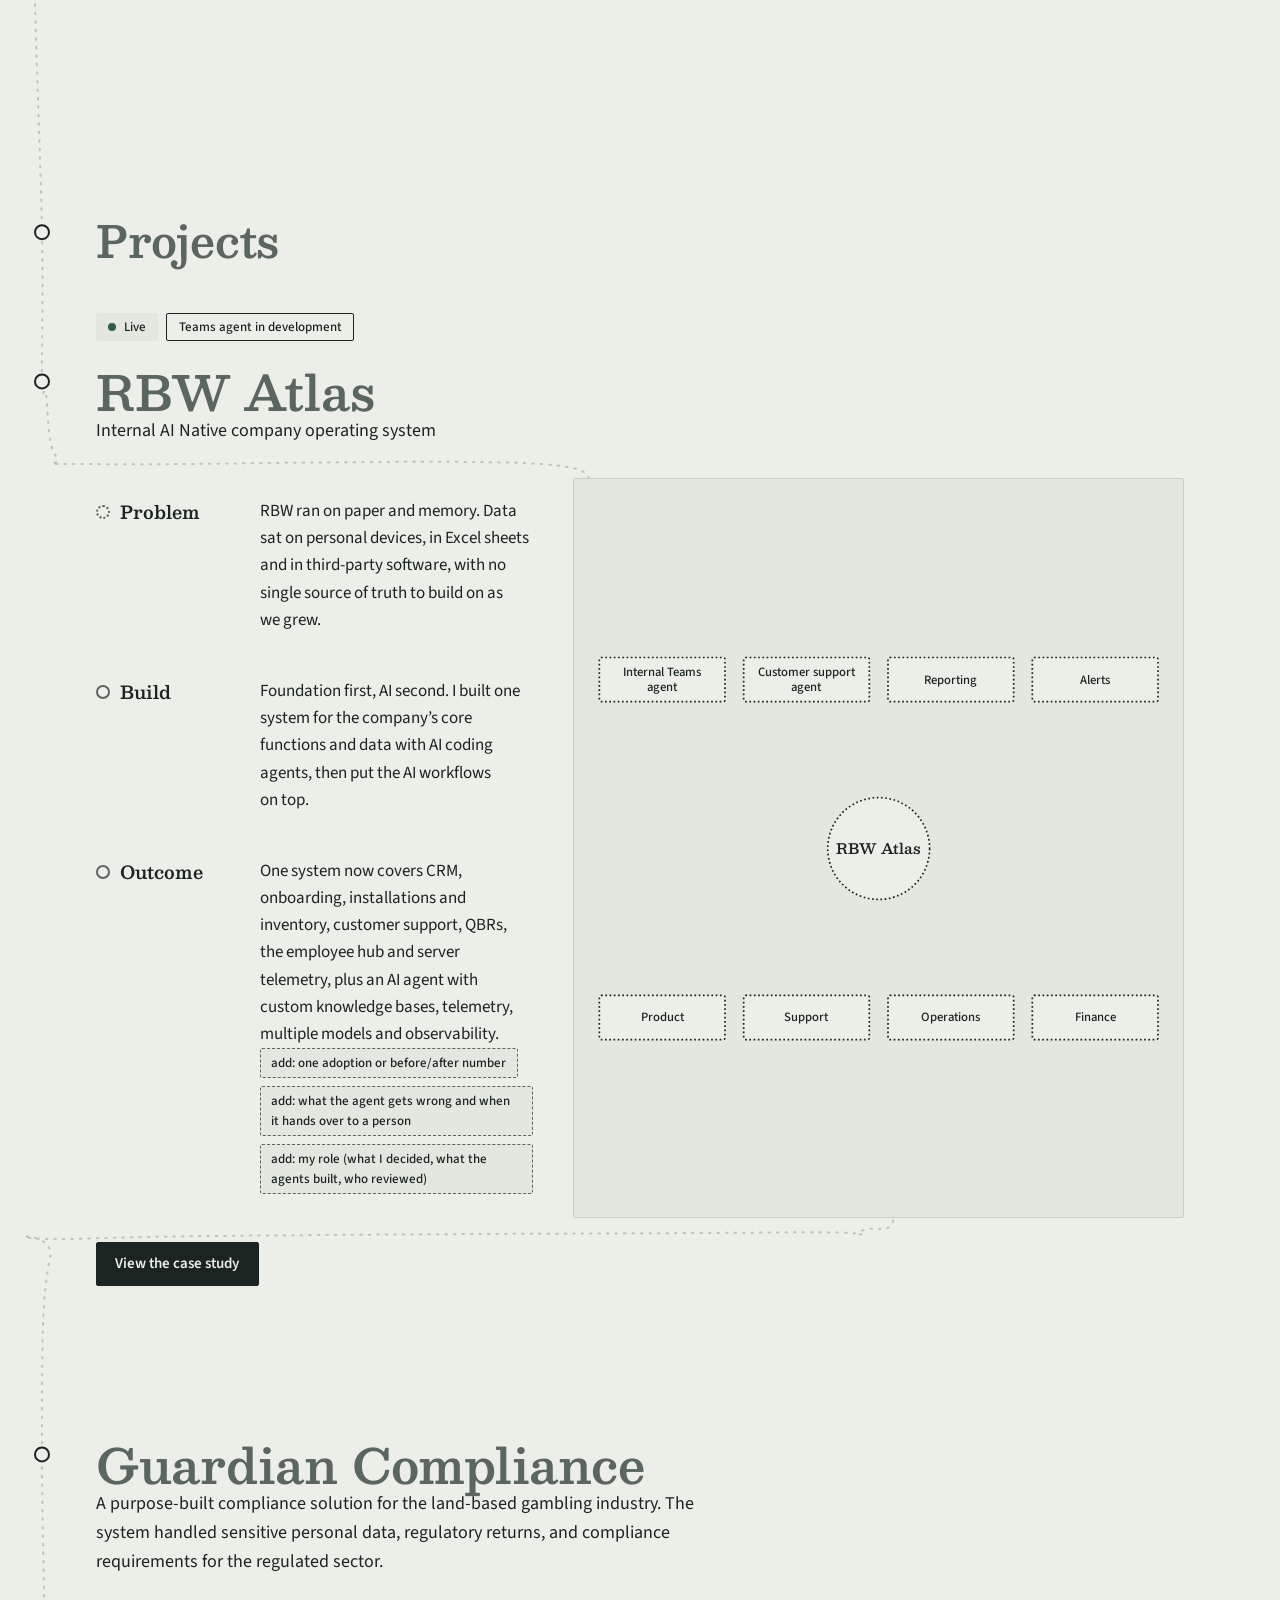
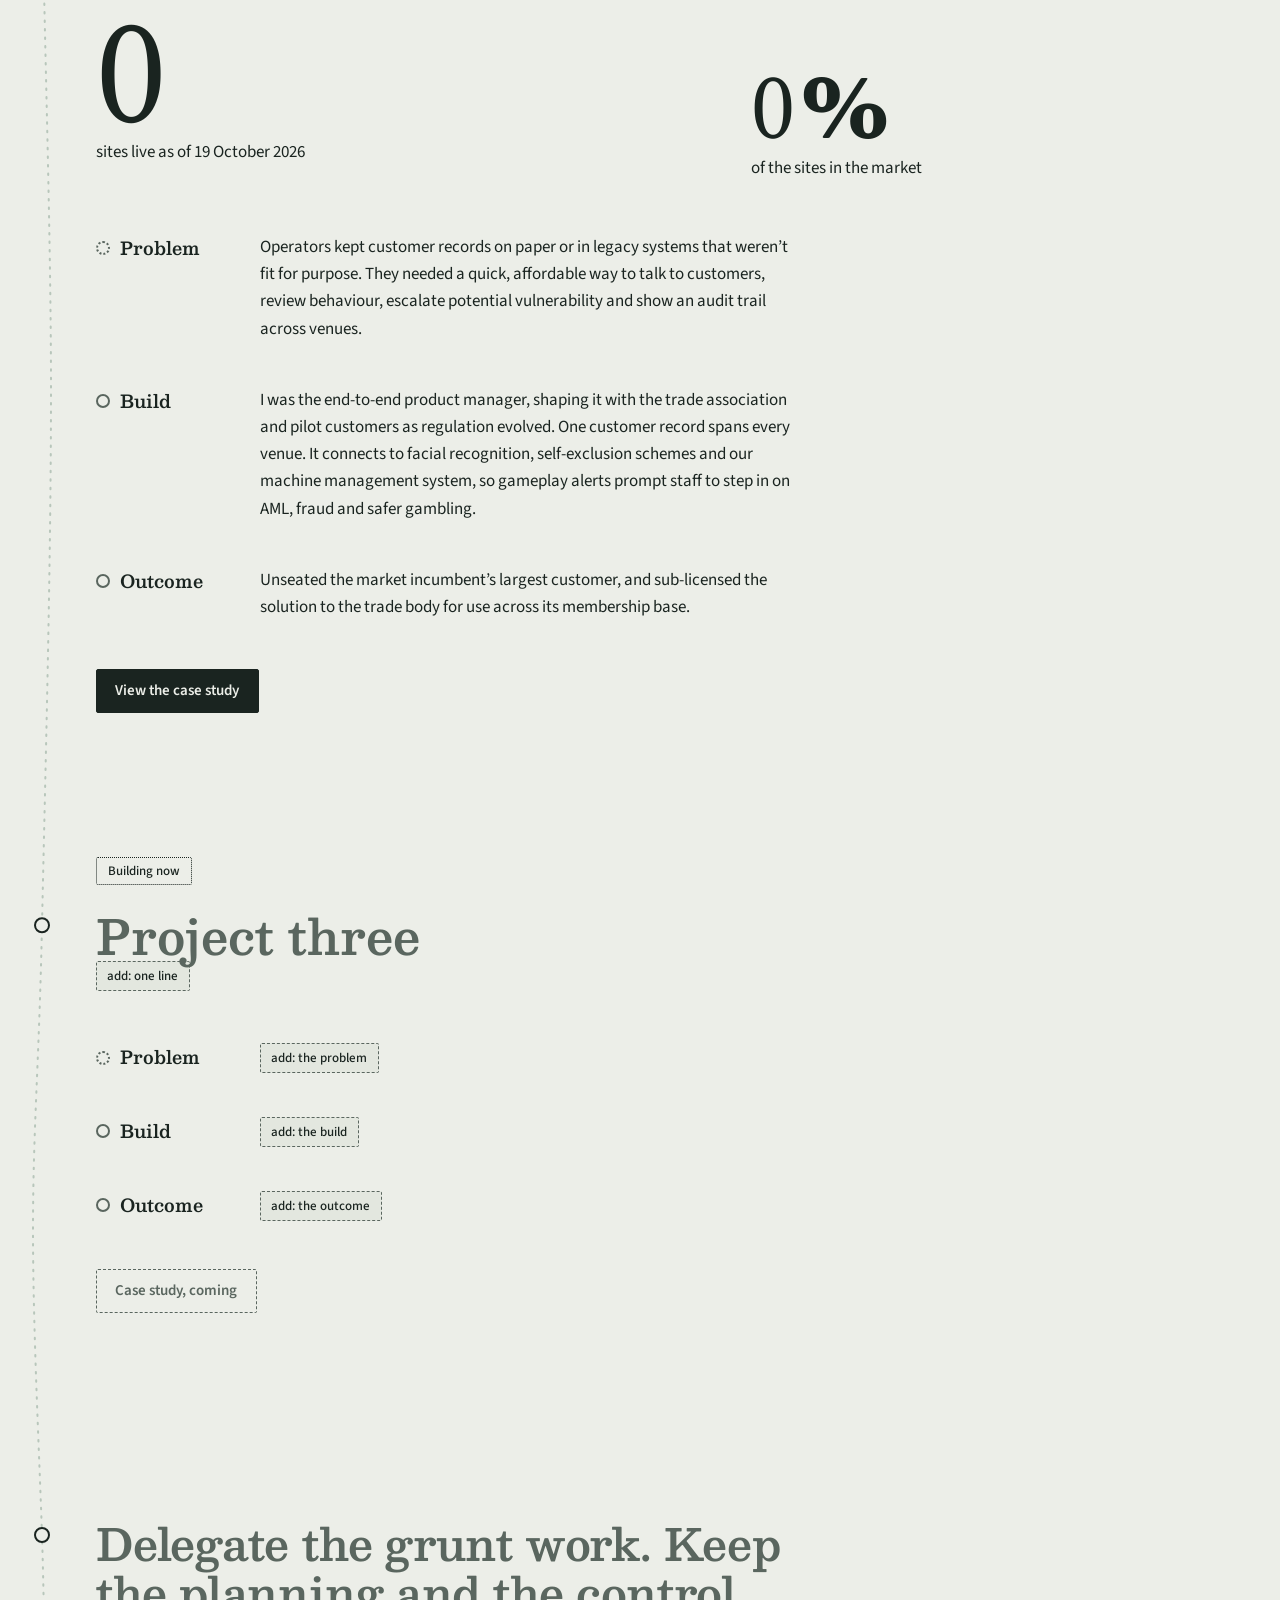
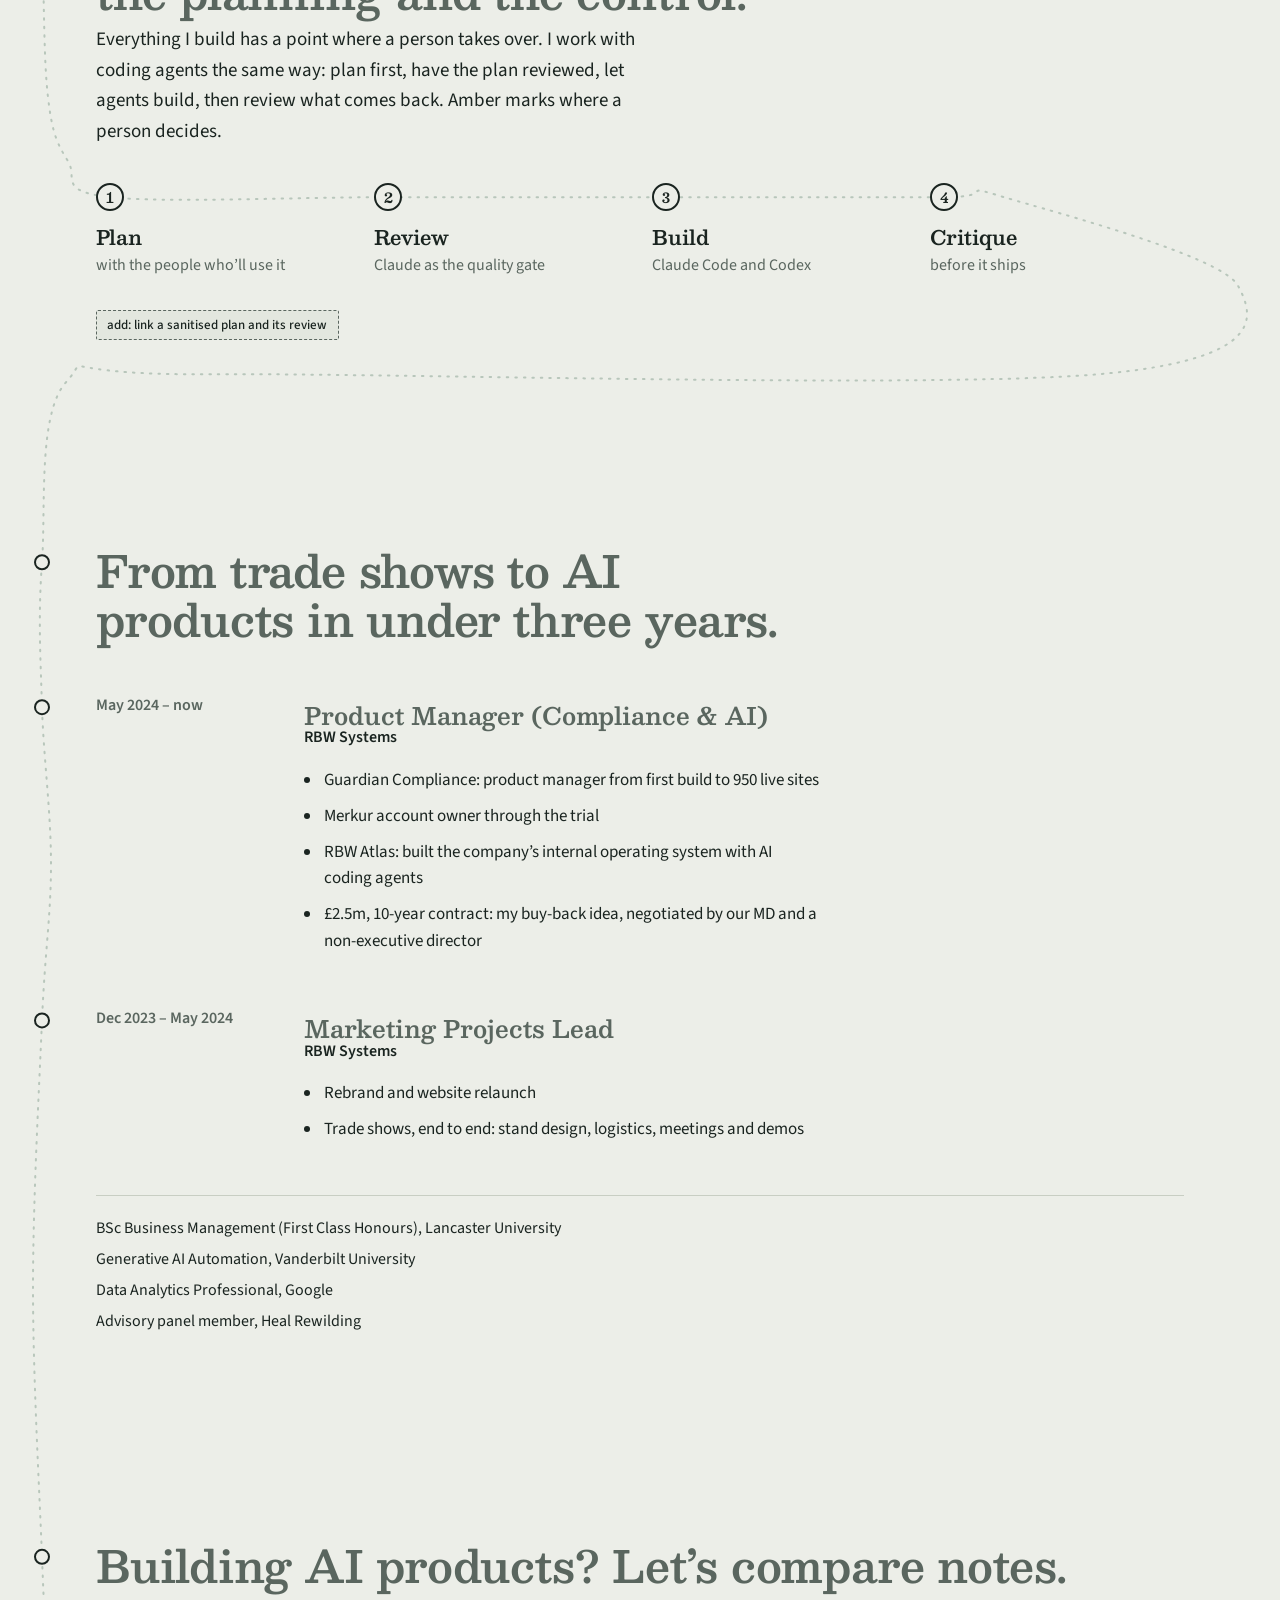
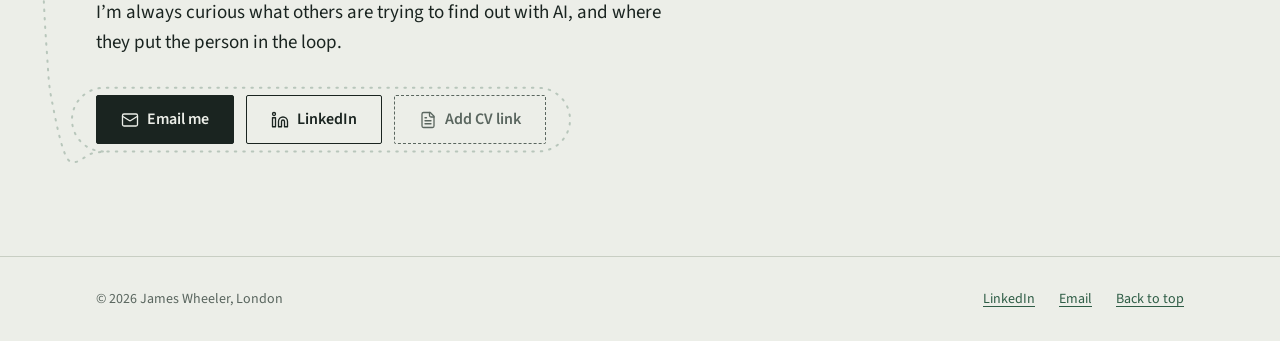
==== commit 064ce7c3: "Atlas: replace the module diagram with the unified data layer Eight business sources and agents arou" ====
--- a/index.html
+++ b/index.html
@@ -101,19 +101,29 @@
 @media (min-width:1024px){ .atlas-grid{ grid-template-columns:minmax(0,5fr) minmax(0,7fr); gap:2.5rem; align-items:stretch; } }
 .atlas-panel{ padding:1rem; display:grid; place-items:center; min-height:20rem; }
 .atlas-wide, .atlas-narrow{ width:100%; }
-.atlas-panel svg{ width:100%; height:auto; max-width:44rem; }
+.atlas-panel svg{ display:block; width:100%; height:auto; max-width:44rem; overflow:visible; }
+@media (prefers-reduced-motion:reduce){ .at-pks{ display:none; } }
 .atlas-narrow{ display:none; }
 @media (max-width:699px){ .atlas-wide{ display:none; } .atlas-narrow{ display:block; } .atlas-panel{ min-height:0; } }
-.at-edge{ fill:none; stroke:var(--ink); stroke-width:1.5; stroke-linecap:round; stroke-dasharray:1; stroke-dashoffset:0; transition:stroke-dashoffset .9s ease-in-out; }
-.at-node{ fill:var(--paper); stroke:var(--ink); stroke-width:2; transition:stroke-dasharray .3s; }
-.at-hub{ fill:var(--ink); }
-.at-hub-label{ fill:var(--paper); font-family:var(--font-display); font-weight:600; text-anchor:middle; }
-.at-label{ font-size:15px; fill:var(--ink); }
+.at-edge{ fill:none; stroke:var(--ink); stroke-width:1.5; stroke-linecap:round; stroke-dasharray:1; stroke-dashoffset:0; transition:stroke-dashoffset .9s ease-in-out var(--d,0s); }
+.at-edge.soon{ stroke-dasharray:2 5; stroke-opacity:.6; transition:opacity .6s ease .4s; }
+.at-arws path{ fill:none; stroke:var(--ink); stroke-width:1.5; stroke-linecap:round; stroke-linejoin:round; }
+.at-arws{ transition:opacity .5s ease 1.1s; }
+.at-box{ fill:var(--paper); stroke:var(--ink); stroke-width:2; transition:stroke-dasharray .3s ease var(--bd,0s); }
+.at-box.soon{ stroke-dasharray:2 3; }
+.at-label{ font-size:15px; font-weight:500; fill:var(--ink); }
+.at-hub{ fill:var(--ink); transition:fill .45s ease .3s; }
+.at-hub-label{ fill:var(--paper); font-family:var(--font-display); font-weight:600; text-anchor:middle; transition:fill .45s ease .3s; }
+.at-pks{ transition:opacity .7s ease 1.6s; }
+.at-pk{ fill:var(--moss); }
+.at-pk.out{ fill:var(--amber); }
 @media (prefers-reduced-motion:no-preference){
   html.js .atlas-panel:not(.is-lit) .at-edge{ stroke-dashoffset:1; }
-  html.js .atlas-panel:not(.is-lit) .at-node{ stroke-dasharray:2 3; }
+  html.js .atlas-panel:not(.is-lit) .at-edge.soon{ opacity:0; }
+  html.js .atlas-panel:not(.is-lit) .at-box{ stroke-dasharray:2 3; }
   html.js .atlas-panel:not(.is-lit) .at-hub{ fill:var(--paper); stroke:var(--ink); stroke-width:2; stroke-dasharray:2 3; }
   html.js .atlas-panel:not(.is-lit) .at-hub-label{ fill:var(--ink); }
+  html.js .atlas-panel:not(.is-lit) .at-arws, html.js .atlas-panel:not(.is-lit) .at-pks{ opacity:0; }
 }
 
 /* ───────── How I work: a true sequence on the thread ───────── */
@@ -230,7 +240,7 @@
     <div id="heroField" class="hero-field" aria-hidden="true">
       <svg class="hero-static" viewBox="0 0 480 440" preserveAspectRatio="none" focusable="false"><path d="M72 62 L389 79 L408 211 L58 216 L350 326 L110 396"/></svg>
       <div class="hn n1"><span class="lt-l">Spot a problem</span></div>
-      <div class="hn n2"><span class="lt-r">Ask “could we?”</span></div>
+      <div class="hn n2"><span class="lb-r">Ask “could we?”</span></div>
       <div class="hn n3"><span class="lb-r">Build a small test</span></div>
       <div class="hn n4"><span class="lt-l">Test with real users</span></div>
       <div class="hn n5"><span class="lr">Measure honestly</span></div>
@@ -281,60 +291,8 @@
           <p class="mt-3 flex flex-wrap gap-2"><span class="tbc">add: one adoption or before/after number</span><span class="tbc">add: what the agent gets wrong and when it hands over to a person</span><span class="tbc">add: my role (what I decided, what the agents built, who reviewed)</span></p></div></section>
       </div>
       <div class="atlas-panel panel" data-atlas-panel data-thread-hit>
-<div class="atlas-wide"><svg class="" viewBox="0 0 680 460" role="img" aria-label="RBW Atlas at the centre, joined to eight modules: CRM, Onboarding, Installations and inventory, Customer support, QBRs, Employee hub, Server telemetry and an AI agent." focusable="false">
-  <path class="at-edge" pathLength="1" d="M340.0 176.0 L340.0 68.0"/>
-  <path class="at-edge" pathLength="1" d="M380.7 194.5 L468.0 118.3"/>
-  <path class="at-edge" pathLength="1" d="M394.0 230.0 L522.0 230.0"/>
-  <path class="at-edge" pathLength="1" d="M380.7 265.5 L468.0 341.7"/>
-  <path class="at-edge" pathLength="1" d="M340.0 284.0 L340.0 392.0"/>
-  <path class="at-edge" pathLength="1" d="M299.3 265.5 L212.0 341.7"/>
-  <path class="at-edge" pathLength="1" d="M286.0 230.0 L158.0 230.0"/>
-  <path class="at-edge" pathLength="1" d="M299.3 194.5 L212.0 118.3"/>
-  <circle class="at-hub" data-atlas-hub cx="340" cy="230" r="54"/><text class="at-hub-label" style="font-size:16px" x="340" y="235">RBW Atlas</text>
-  <circle class="at-node" cx="340" cy="60" r="8"/>
-  <text class="at-label" style="font-size:15px" x="340" y="42" text-anchor="middle">CRM</text>
-  <circle class="at-node" cx="474" cy="113" r="8"/>
-  <text class="at-label" style="font-size:15px" x="488" y="119" text-anchor="start">Onboarding</text>
-  <circle class="at-node" cx="530" cy="230" r="8"/>
-  <text class="at-label" style="font-size:15px" text-anchor="start"><tspan x="544" y="228">Installations &amp;</tspan><tspan x="544" y="246">inventory</tspan></text>
-  <circle class="at-node" cx="474" cy="347" r="8"/>
-  <text class="at-label" style="font-size:15px" x="488" y="353" text-anchor="start">Customer support</text>
-  <circle class="at-node" cx="340" cy="400" r="8"/>
-  <text class="at-label" style="font-size:15px" x="340" y="431" text-anchor="middle">QBRs</text>
-  <circle class="at-node" cx="206" cy="347" r="8"/>
-  <text class="at-label" style="font-size:15px" x="192" y="353" text-anchor="end">Employee hub</text>
-  <circle class="at-node" cx="150" cy="230" r="8"/>
-  <text class="at-label" style="font-size:15px" x="136" y="236" text-anchor="end">Server telemetry</text>
-  <circle class="at-node" cx="206" cy="113" r="8"/>
-  <text class="at-label" style="font-size:15px" x="192" y="119" text-anchor="end">AI agent</text>
-</svg></div>
-<div class="atlas-narrow"><svg class="" viewBox="0 0 480 560" role="img" aria-label="RBW Atlas at the centre, joined to eight modules: CRM, Onboarding, Installations and inventory, Customer support, QBRs, Employee hub, Server telemetry and an AI agent." focusable="false">
-  <path class="at-edge" pathLength="1" d="M240.0 234.0 L240.0 78.0"/>
-  <path class="at-edge" pathLength="1" d="M264.9 241.3 L325.7 146.7"/>
-  <path class="at-edge" pathLength="1" d="M286.0 280.0 L360.0 280.0"/>
-  <path class="at-edge" pathLength="1" d="M264.9 318.7 L325.7 413.3"/>
-  <path class="at-edge" pathLength="1" d="M240.0 326.0 L240.0 482.0"/>
-  <path class="at-edge" pathLength="1" d="M215.1 318.7 L154.3 413.3"/>
-  <path class="at-edge" pathLength="1" d="M194.0 280.0 L120.0 280.0"/>
-  <path class="at-edge" pathLength="1" d="M215.1 241.3 L154.3 146.7"/>
-  <circle class="at-hub" data-atlas-hub cx="240" cy="280" r="46"/><text class="at-hub-label" style="font-size:16px" x="240" y="285">RBW Atlas</text>
-  <circle class="at-node" cx="240" cy="70" r="8"/>
-  <text class="at-label" style="font-size:18px" x="240" y="52" text-anchor="middle">CRM</text>
-  <circle class="at-node" cx="330" cy="140" r="8"/>
-  <text class="at-label" style="font-size:18px" x="344" y="147" text-anchor="start">Onboarding</text>
-  <circle class="at-node" cx="368" cy="280" r="8"/>
-  <text class="at-label" style="font-size:18px" text-anchor="start"><tspan x="382" y="278">Installations</tspan><tspan x="382" y="299">&amp; inventory</tspan></text>
-  <circle class="at-node" cx="330" cy="420" r="8"/>
-  <text class="at-label" style="font-size:18px" text-anchor="start"><tspan x="344" y="418">Customer</tspan><tspan x="344" y="439">support</tspan></text>
-  <circle class="at-node" cx="240" cy="490" r="8"/>
-  <text class="at-label" style="font-size:18px" x="240" y="524" text-anchor="middle">QBRs</text>
-  <circle class="at-node" cx="150" cy="420" r="8"/>
-  <text class="at-label" style="font-size:18px" text-anchor="end"><tspan x="136" y="418">Employee</tspan><tspan x="136" y="439">hub</tspan></text>
-  <circle class="at-node" cx="112" cy="280" r="8"/>
-  <text class="at-label" style="font-size:18px" text-anchor="end"><tspan x="98" y="278">Server</tspan><tspan x="98" y="299">telemetry</tspan></text>
-  <circle class="at-node" cx="150" cy="140" r="8"/>
-  <text class="at-label" style="font-size:18px" x="136" y="147" text-anchor="end">AI agent</text>
-</svg></div>
+<div class="atlas-wide"><svg viewBox="0 0 680 470" role="img" aria-label="RBW Atlas at the centre, a unified data layer built from the business. The Internal Teams agent and the Customer support agent exchange data with it; Reporting and Alerts are produced from it; Product, Support, Operations and Finance feed data into it." focusable="false"><g><path class="at-edge soon" id="w-t0" d="M85 62 C85 121.7 313 121.7 313 181.4"/><path class="at-edge" id="w-t1" pathLength="1" style="--d:0.23s" d="M255 62 C255 118.8 331 118.8 331 175.7"/><path class="at-edge" id="w-t2" pathLength="1" style="--d:0.31s" d="M425 62 C425 118.8 349 118.8 349 175.7"/><path class="at-edge" id="w-t3" pathLength="1" style="--d:0.39s" d="M595 62 C595 121.7 367 121.7 367 181.4"/><path class="at-edge" id="w-b0" pathLength="1" style="--d:0.55s" d="M85 408 C85 348.3 313 348.3 313 288.6"/><path class="at-edge" id="w-b1" pathLength="1" style="--d:0.63s" d="M255 408 C255 351.2 331 351.2 331 294.3"/><path class="at-edge" id="w-b2" pathLength="1" style="--d:0.71s" d="M425 408 C425 351.2 349 351.2 349 294.3"/><path class="at-edge" id="w-b3" pathLength="1" style="--d:0.79s" d="M595 408 C595 348.3 367 348.3 367 288.6"/></g><g class="at-arws"><path d="M309 175.4 L313 181.4 L317 175.4"/><path d="M81 68 L85 62 L89 68"/><path d="M327 169.7 L331 175.7 L335 169.7"/><path d="M251 68 L255 62 L259 68"/><path d="M421 68 L425 62 L429 68"/><path d="M591 68 L595 62 L599 68"/><path d="M309 294.6 L313 288.6 L317 294.6"/><path d="M327 300.3 L331 294.3 L335 300.3"/><path d="M345 300.3 L349 294.3 L353 300.3"/><path d="M363 294.6 L367 288.6 L371 294.6"/></g><g class="at-pks"><circle class="at-pk" r="3.6" opacity="0"><animateMotion dur="4.4s" begin="2.5s" repeatCount="indefinite" calcMode="spline" keyPoints="0;1" keyTimes="0;1" keySplines=".45 0 .25 1"><mpath href="#w-t1"/></animateMotion><animate attributeName="opacity" values="0;1;1;0" keyTimes="0;.12;.88;1" dur="4.4s" begin="2.5s" repeatCount="indefinite"/></circle><circle class="at-pk out" r="3.6" opacity="0"><animateMotion dur="4.4s" begin="4.7s" repeatCount="indefinite" calcMode="spline" keyPoints="1;0" keyTimes="0;1" keySplines=".45 0 .25 1"><mpath href="#w-t1"/></animateMotion><animate attributeName="opacity" values="0;1;1;0" keyTimes="0;.12;.88;1" dur="4.4s" begin="4.7s" repeatCount="indefinite"/></circle><circle class="at-pk out" r="3.6" opacity="0"><animateMotion dur="4.4s" begin="5.4s" repeatCount="indefinite" calcMode="spline" keyPoints="1;0" keyTimes="0;1" keySplines=".45 0 .25 1"><mpath href="#w-t2"/></animateMotion><animate attributeName="opacity" values="0;1;1;0" keyTimes="0;.12;.88;1" dur="4.4s" begin="5.4s" repeatCount="indefinite"/></circle><circle class="at-pk out" r="3.6" opacity="0"><animateMotion dur="4.4s" begin="6.1s" repeatCount="indefinite" calcMode="spline" keyPoints="1;0" keyTimes="0;1" keySplines=".45 0 .25 1"><mpath href="#w-t3"/></animateMotion><animate attributeName="opacity" values="0;1;1;0" keyTimes="0;.12;.88;1" dur="4.4s" begin="6.1s" repeatCount="indefinite"/></circle><circle class="at-pk" r="3.6" opacity="0"><animateMotion dur="4.4s" begin="1.8s" repeatCount="indefinite" calcMode="spline" keyPoints="0;1" keyTimes="0;1" keySplines=".45 0 .25 1"><mpath href="#w-b0"/></animateMotion><animate attributeName="opacity" values="0;1;1;0" keyTimes="0;.12;.88;1" dur="4.4s" begin="1.8s" repeatCount="indefinite"/></circle><circle class="at-pk" r="3.6" opacity="0"><animateMotion dur="4.4s" begin="2.4s" repeatCount="indefinite" calcMode="spline" keyPoints="0;1" keyTimes="0;1" keySplines=".45 0 .25 1"><mpath href="#w-b1"/></animateMotion><animate attributeName="opacity" values="0;1;1;0" keyTimes="0;.12;.88;1" dur="4.4s" begin="2.4s" repeatCount="indefinite"/></circle><circle class="at-pk" r="3.6" opacity="0"><animateMotion dur="4.4s" begin="2.9s" repeatCount="indefinite" calcMode="spline" keyPoints="0;1" keyTimes="0;1" keySplines=".45 0 .25 1"><mpath href="#w-b2"/></animateMotion><animate attributeName="opacity" values="0;1;1;0" keyTimes="0;.12;.88;1" dur="4.4s" begin="2.9s" repeatCount="indefinite"/></circle><circle class="at-pk" r="3.6" opacity="0"><animateMotion dur="4.4s" begin="3.5s" repeatCount="indefinite" calcMode="spline" keyPoints="0;1" keyTimes="0;1" keySplines=".45 0 .25 1"><mpath href="#w-b3"/></animateMotion><animate attributeName="opacity" values="0;1;1;0" keyTimes="0;.12;.88;1" dur="4.4s" begin="3.5s" repeatCount="indefinite"/></circle></g><circle class="at-hub" data-atlas-hub cx="340" cy="235" r="60"/><text class="at-hub-label" x="340" y="241" style="font-size:17px">RBW Atlas</text><rect class="at-box soon" style="--bd:0.90s" x="11" y="10" width="148" height="52" rx="2"/><text class="at-label at-box-label" text-anchor="middle" style="font-size:15px"><tspan x="85" y="31.7">Internal Teams</tspan><tspan x="85" y="49.7">agent</tspan></text><rect class="at-box" style="--bd:0.96s" x="181" y="10" width="148" height="52" rx="2"/><text class="at-label at-box-label" text-anchor="middle" style="font-size:15px"><tspan x="255" y="31.7">Customer support</tspan><tspan x="255" y="49.7">agent</tspan></text><rect class="at-box" style="--bd:1.02s" x="351" y="10" width="148" height="52" rx="2"/><text class="at-label at-box-label" text-anchor="middle" style="font-size:15px"><tspan x="425" y="40.7">Reporting</tspan></text><rect class="at-box" style="--bd:1.08s" x="521" y="10" width="148" height="52" rx="2"/><text class="at-label at-box-label" text-anchor="middle" style="font-size:15px"><tspan x="595" y="40.7">Alerts</tspan></text><rect class="at-box" style="--bd:1.10s" x="11" y="408" width="148" height="52" rx="2"/><text class="at-label at-box-label" text-anchor="middle" style="font-size:15px"><tspan x="85" y="438.7">Product</tspan></text><rect class="at-box" style="--bd:1.16s" x="181" y="408" width="148" height="52" rx="2"/><text class="at-label at-box-label" text-anchor="middle" style="font-size:15px"><tspan x="255" y="438.7">Support</tspan></text><rect class="at-box" style="--bd:1.22s" x="351" y="408" width="148" height="52" rx="2"/><text class="at-label at-box-label" text-anchor="middle" style="font-size:15px"><tspan x="425" y="438.7">Operations</tspan></text><rect class="at-box" style="--bd:1.28s" x="521" y="408" width="148" height="52" rx="2"/><text class="at-label at-box-label" text-anchor="middle" style="font-size:15px"><tspan x="595" y="438.7">Finance</tspan></text></svg></div>
+<div class="atlas-narrow"><svg viewBox="0 0 400 600" role="img" aria-label="RBW Atlas at the centre, a unified data layer built from the business. The Internal Teams agent and the Customer support agent exchange data with it; Reporting and Alerts are produced from it; Product, Support, Operations and Finance feed data into it." focusable="false"><g><path class="at-edge soon" id="n-t0" d="M50 76 C50 164.6 177.5 164.6 177.5 253.1"/><path class="at-edge" id="n-t1" pathLength="1" style="--d:0.23s" d="M150 76 C150 162.3 192.5 162.3 192.5 248.5"/><path class="at-edge" id="n-t2" pathLength="1" style="--d:0.31s" d="M250 76 C250 162.3 207.5 162.3 207.5 248.5"/><path class="at-edge" id="n-t3" pathLength="1" style="--d:0.39s" d="M350 76 C350 164.6 222.5 164.6 222.5 253.1"/><path class="at-edge" id="n-b0" pathLength="1" style="--d:0.55s" d="M50 524 C50 435.4 177.5 435.4 177.5 346.9"/><path class="at-edge" id="n-b1" pathLength="1" style="--d:0.63s" d="M150 524 C150 437.7 192.5 437.7 192.5 351.5"/><path class="at-edge" id="n-b2" pathLength="1" style="--d:0.71s" d="M250 524 C250 437.7 207.5 437.7 207.5 351.5"/><path class="at-edge" id="n-b3" pathLength="1" style="--d:0.79s" d="M350 524 C350 435.4 222.5 435.4 222.5 346.9"/></g><g class="at-arws"><path d="M173.5 247.1 L177.5 253.1 L181.5 247.1"/><path d="M46 82 L50 76 L54 82"/><path d="M188.5 242.5 L192.5 248.5 L196.5 242.5"/><path d="M146 82 L150 76 L154 82"/><path d="M246 82 L250 76 L254 82"/><path d="M346 82 L350 76 L354 82"/><path d="M173.5 352.9 L177.5 346.9 L181.5 352.9"/><path d="M188.5 357.5 L192.5 351.5 L196.5 357.5"/><path d="M203.5 357.5 L207.5 351.5 L211.5 357.5"/><path d="M218.5 352.9 L222.5 346.9 L226.5 352.9"/></g><g class="at-pks"><circle class="at-pk" r="3.6" opacity="0"><animateMotion dur="4.4s" begin="2.5s" repeatCount="indefinite" calcMode="spline" keyPoints="0;1" keyTimes="0;1" keySplines=".45 0 .25 1"><mpath href="#n-t1"/></animateMotion><animate attributeName="opacity" values="0;1;1;0" keyTimes="0;.12;.88;1" dur="4.4s" begin="2.5s" repeatCount="indefinite"/></circle><circle class="at-pk out" r="3.6" opacity="0"><animateMotion dur="4.4s" begin="4.7s" repeatCount="indefinite" calcMode="spline" keyPoints="1;0" keyTimes="0;1" keySplines=".45 0 .25 1"><mpath href="#n-t1"/></animateMotion><animate attributeName="opacity" values="0;1;1;0" keyTimes="0;.12;.88;1" dur="4.4s" begin="4.7s" repeatCount="indefinite"/></circle><circle class="at-pk out" r="3.6" opacity="0"><animateMotion dur="4.4s" begin="5.4s" repeatCount="indefinite" calcMode="spline" keyPoints="1;0" keyTimes="0;1" keySplines=".45 0 .25 1"><mpath href="#n-t2"/></animateMotion><animate attributeName="opacity" values="0;1;1;0" keyTimes="0;.12;.88;1" dur="4.4s" begin="5.4s" repeatCount="indefinite"/></circle><circle class="at-pk out" r="3.6" opacity="0"><animateMotion dur="4.4s" begin="6.1s" repeatCount="indefinite" calcMode="spline" keyPoints="1;0" keyTimes="0;1" keySplines=".45 0 .25 1"><mpath href="#n-t3"/></animateMotion><animate attributeName="opacity" values="0;1;1;0" keyTimes="0;.12;.88;1" dur="4.4s" begin="6.1s" repeatCount="indefinite"/></circle><circle class="at-pk" r="3.6" opacity="0"><animateMotion dur="4.4s" begin="1.8s" repeatCount="indefinite" calcMode="spline" keyPoints="0;1" keyTimes="0;1" keySplines=".45 0 .25 1"><mpath href="#n-b0"/></animateMotion><animate attributeName="opacity" values="0;1;1;0" keyTimes="0;.12;.88;1" dur="4.4s" begin="1.8s" repeatCount="indefinite"/></circle><circle class="at-pk" r="3.6" opacity="0"><animateMotion dur="4.4s" begin="2.4s" repeatCount="indefinite" calcMode="spline" keyPoints="0;1" keyTimes="0;1" keySplines=".45 0 .25 1"><mpath href="#n-b1"/></animateMotion><animate attributeName="opacity" values="0;1;1;0" keyTimes="0;.12;.88;1" dur="4.4s" begin="2.4s" repeatCount="indefinite"/></circle><circle class="at-pk" r="3.6" opacity="0"><animateMotion dur="4.4s" begin="2.9s" repeatCount="indefinite" calcMode="spline" keyPoints="0;1" keyTimes="0;1" keySplines=".45 0 .25 1"><mpath href="#n-b2"/></animateMotion><animate attributeName="opacity" values="0;1;1;0" keyTimes="0;.12;.88;1" dur="4.4s" begin="2.9s" repeatCount="indefinite"/></circle><circle class="at-pk" r="3.6" opacity="0"><animateMotion dur="4.4s" begin="3.5s" repeatCount="indefinite" calcMode="spline" keyPoints="0;1" keyTimes="0;1" keySplines=".45 0 .25 1"><mpath href="#n-b3"/></animateMotion><animate attributeName="opacity" values="0;1;1;0" keyTimes="0;.12;.88;1" dur="4.4s" begin="3.5s" repeatCount="indefinite"/></circle></g><circle class="at-hub" data-atlas-hub cx="200" cy="300" r="52"/><text class="at-hub-label" x="200" y="306" style="font-size:17px">RBW Atlas</text><rect class="at-box soon" style="--bd:0.90s" x="6" y="10" width="88" height="66" rx="2"/><text class="at-label at-box-label" text-anchor="middle" style="font-size:15px"><tspan x="50" y="29.7">Internal</tspan><tspan x="50" y="47.7">Teams</tspan><tspan x="50" y="65.7">agent</tspan></text><rect class="at-box" style="--bd:0.96s" x="106" y="10" width="88" height="66" rx="2"/><text class="at-label at-box-label" text-anchor="middle" style="font-size:15px"><tspan x="150" y="29.7">Customer</tspan><tspan x="150" y="47.7">support</tspan><tspan x="150" y="65.7">agent</tspan></text><rect class="at-box" style="--bd:1.02s" x="206" y="10" width="88" height="66" rx="2"/><text class="at-label at-box-label" text-anchor="middle" style="font-size:15px"><tspan x="250" y="47.7">Reporting</tspan></text><rect class="at-box" style="--bd:1.08s" x="306" y="10" width="88" height="66" rx="2"/><text class="at-label at-box-label" text-anchor="middle" style="font-size:15px"><tspan x="350" y="47.7">Alerts</tspan></text><rect class="at-box" style="--bd:1.10s" x="6" y="524" width="88" height="66" rx="2"/><text class="at-label at-box-label" text-anchor="middle" style="font-size:15px"><tspan x="50" y="561.7">Product</tspan></text><rect class="at-box" style="--bd:1.16s" x="106" y="524" width="88" height="66" rx="2"/><text class="at-label at-box-label" text-anchor="middle" style="font-size:15px"><tspan x="150" y="561.7">Support</tspan></text><rect class="at-box" style="--bd:1.22s" x="206" y="524" width="88" height="66" rx="2"/><text class="at-label at-box-label" text-anchor="middle" style="font-size:15px"><tspan x="250" y="561.7">Operations</tspan></text><rect class="at-box" style="--bd:1.28s" x="306" y="524" width="88" height="66" rx="2"/><text class="at-label at-box-label" text-anchor="middle" style="font-size:15px"><tspan x="350" y="561.7">Finance</tspan></text></svg></div>
       </div>
     </div>
     <div class="mt-6"><a href="atlas/" class="btn btn-primary">View the case study</a></div>
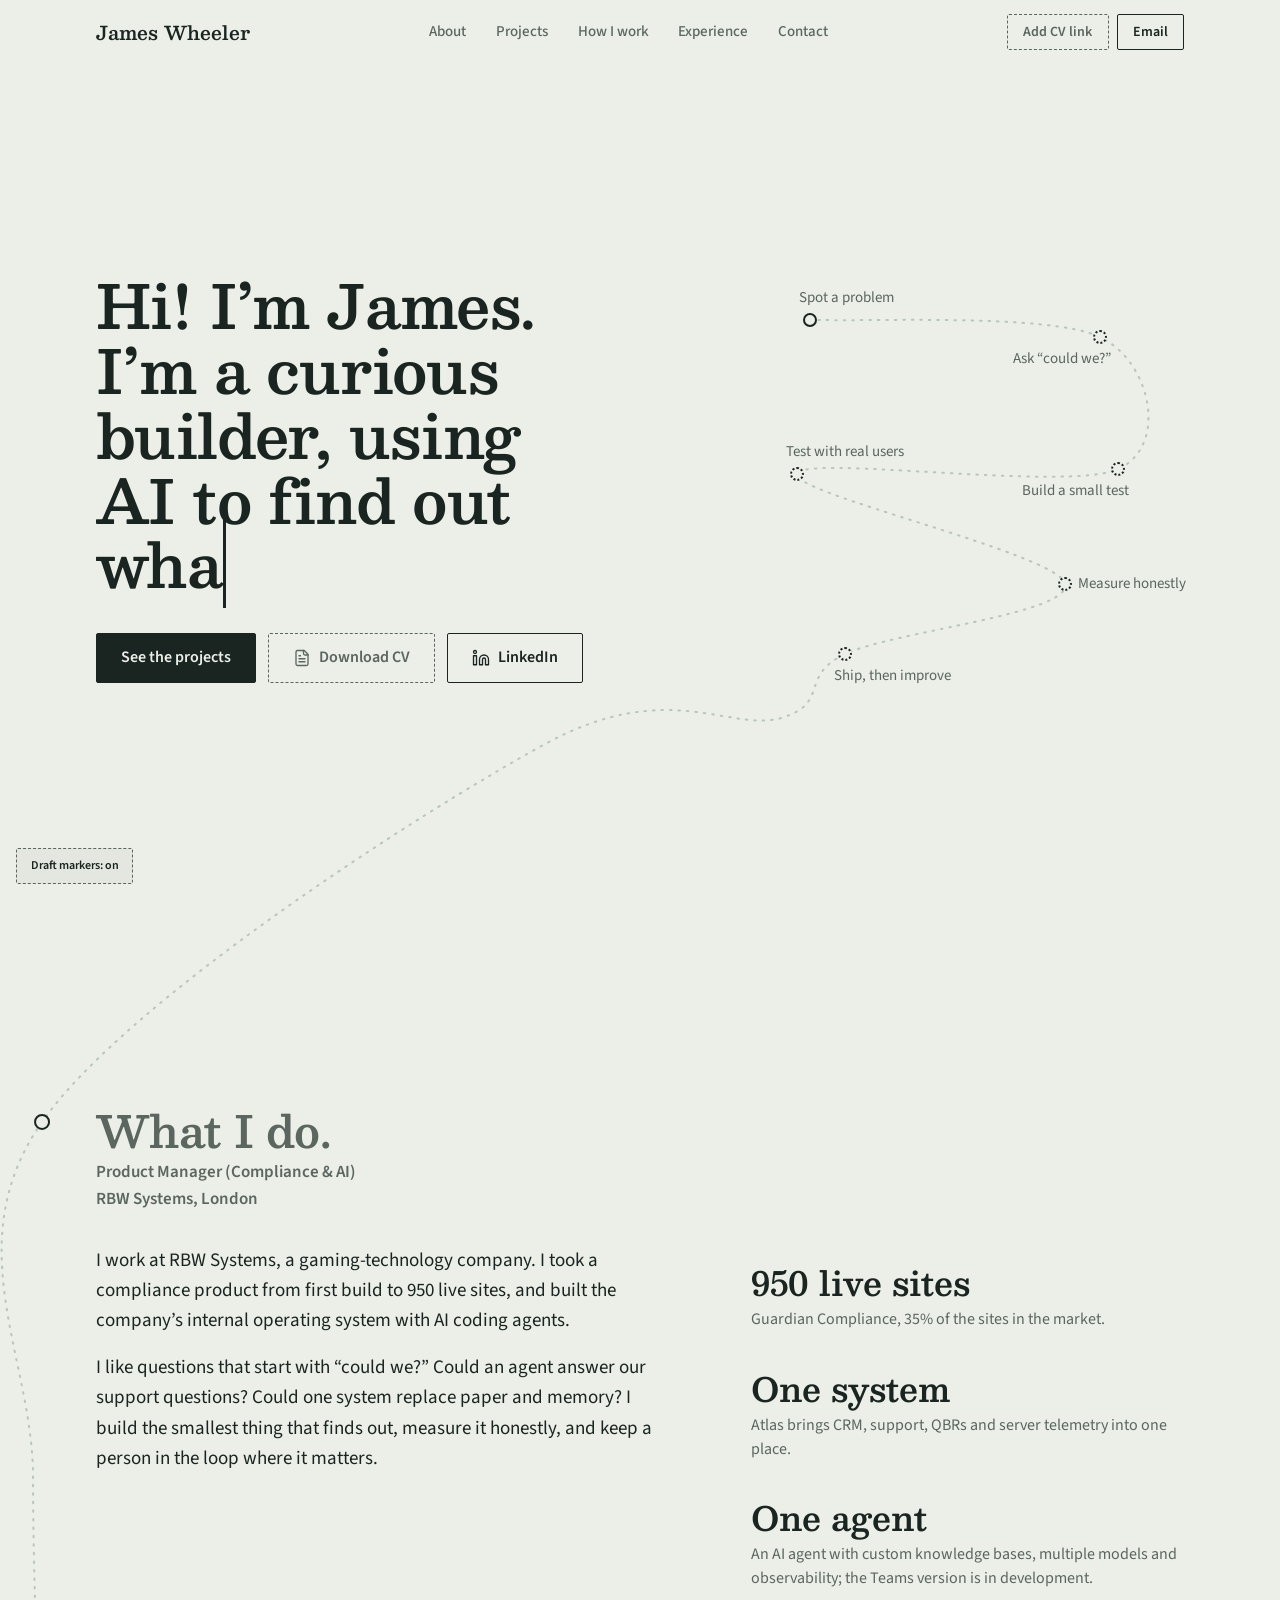
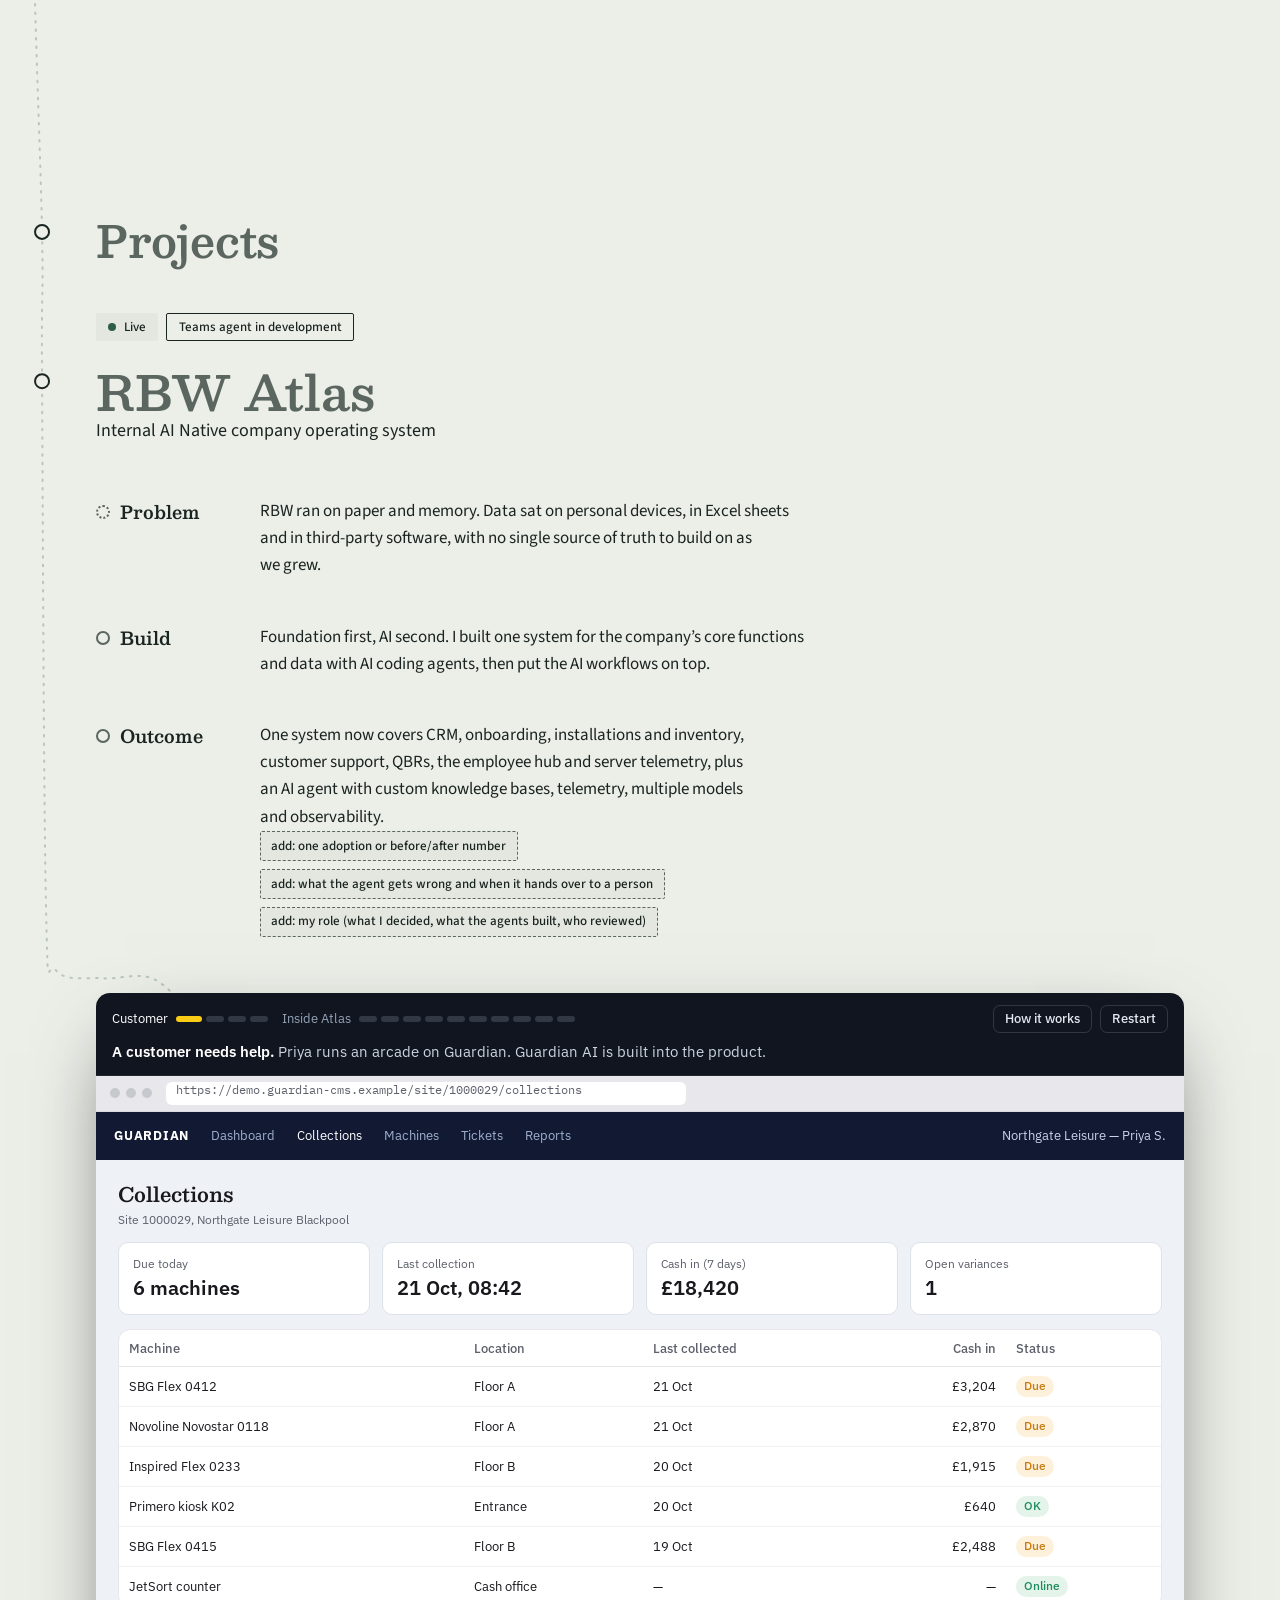
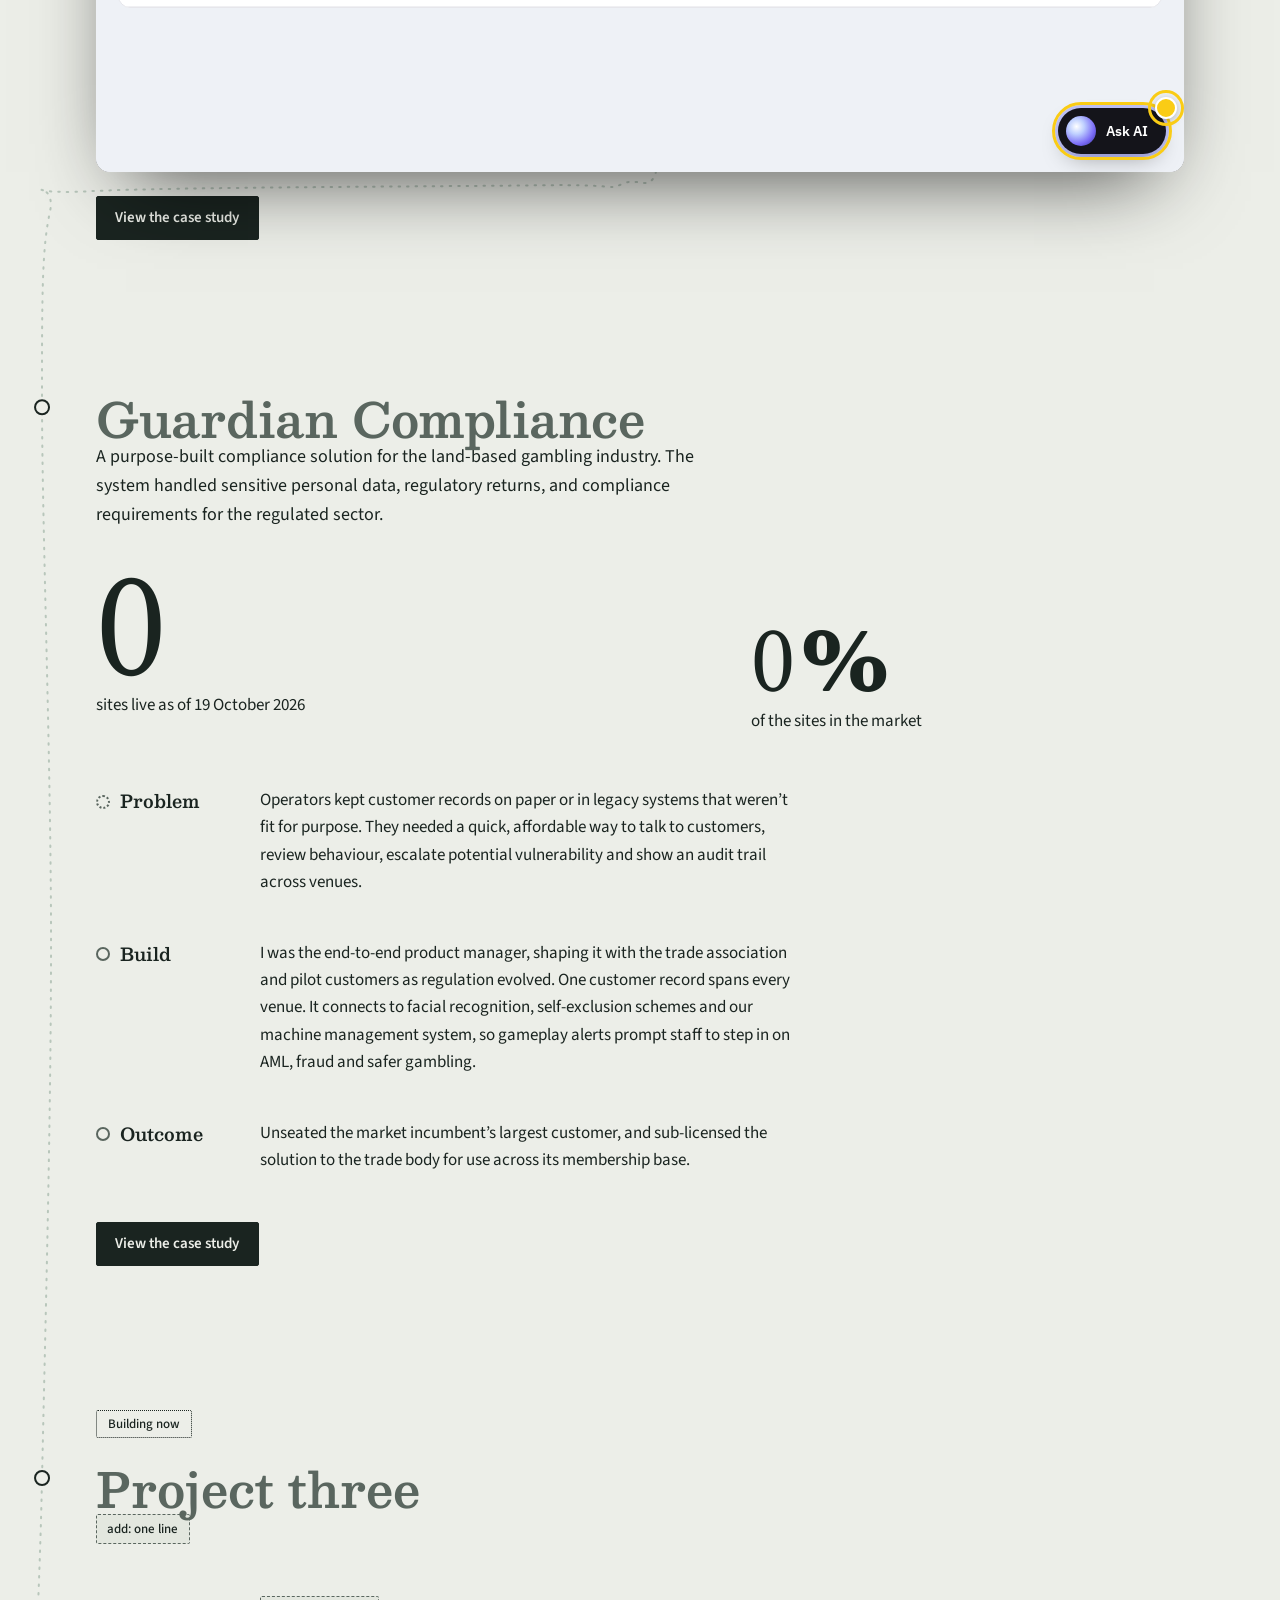
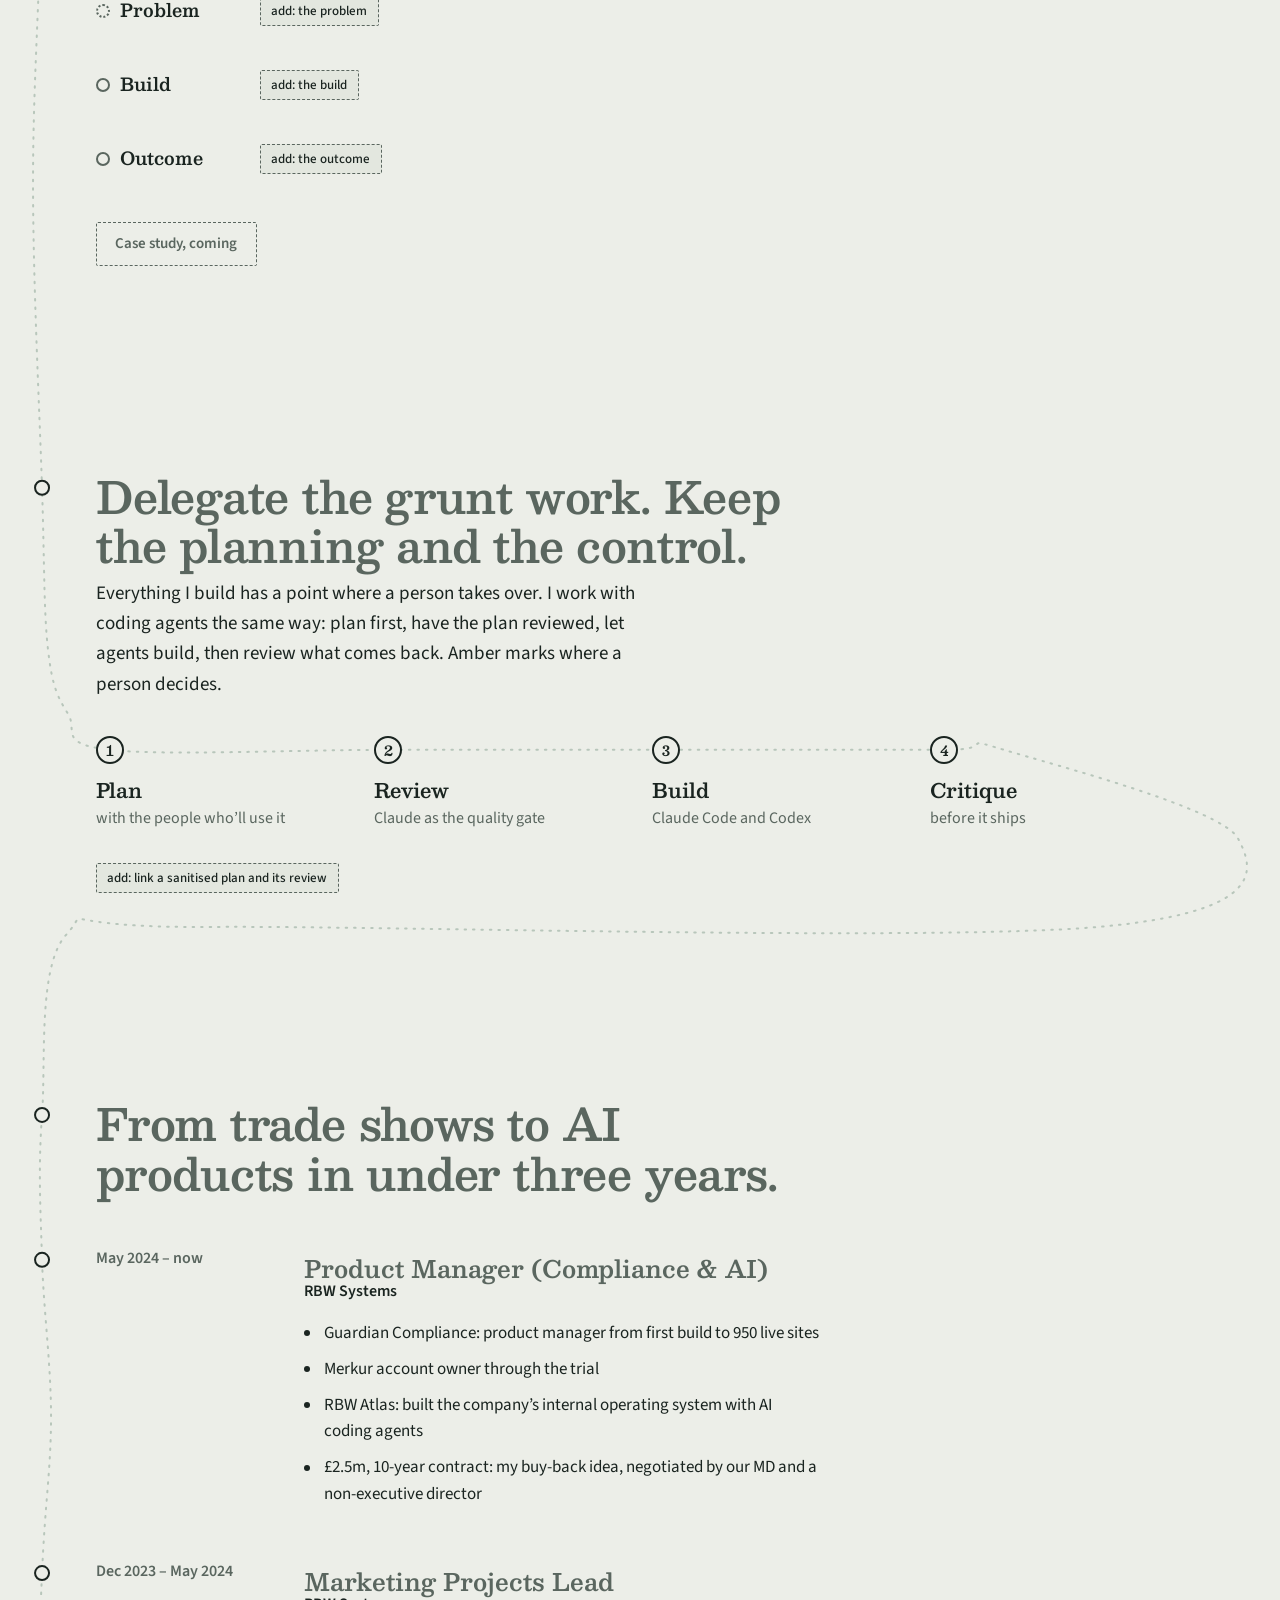
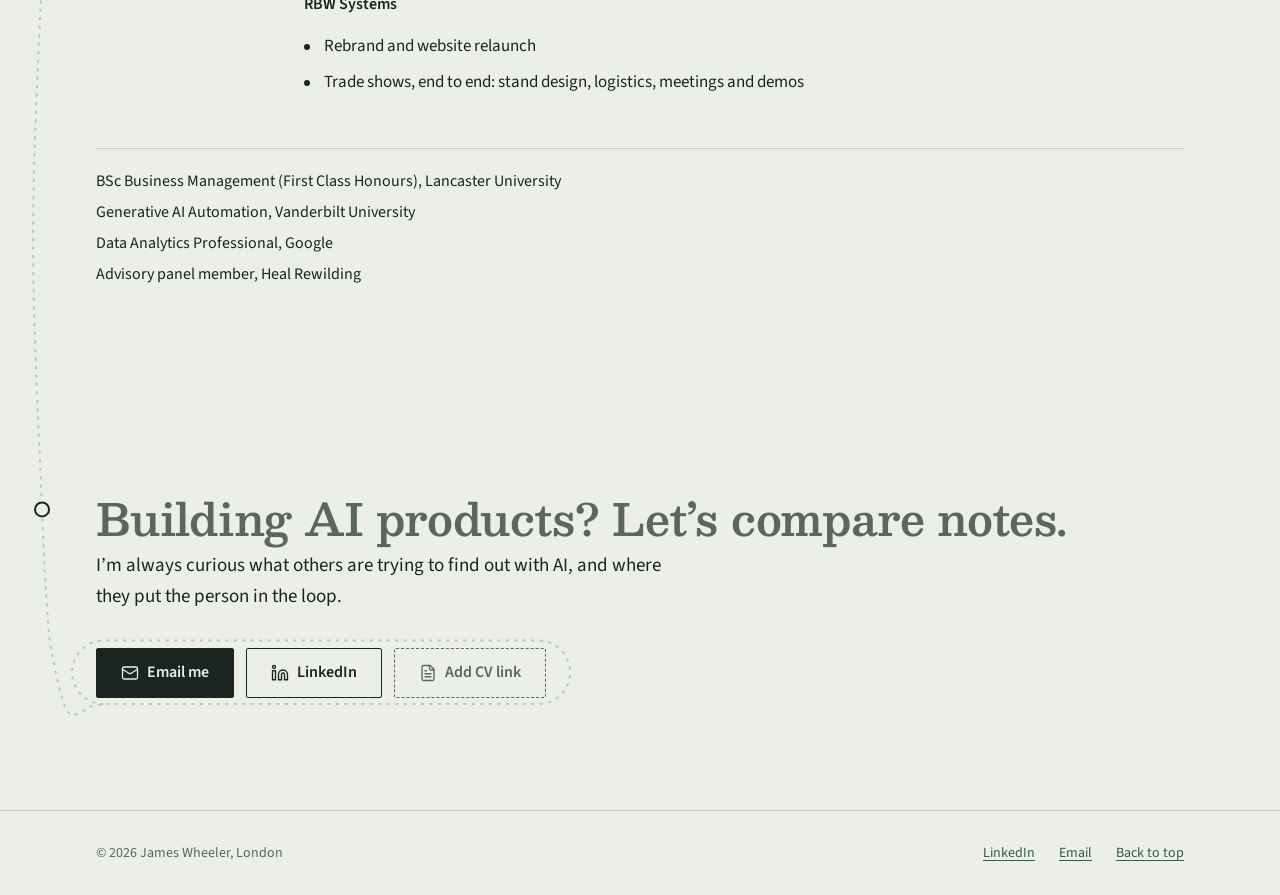
==== commit 53e25768: "Replace Atlas diagram with interactive demo Co-Authored-By: Claude Sonnet 5.5 <noreply@anthropic.com" ====
--- a/index.html
+++ b/index.html
@@ -18,6 +18,7 @@
 <link rel="preconnect" href="https://fonts.googleapis.com">
 <link rel="preconnect" href="https://fonts.gstatic.com" crossorigin>
 <link href="https://fonts.googleapis.com/css2?family=Besley:wght@600;700&family=Source+Sans+3:wght@400;500;600&display=swap" rel="stylesheet">
+<link href="https://fonts.googleapis.com/css2?family=IBM+Plex+Mono:wght@400;500&family=IBM+Plex+Sans:wght@400;500;600;700&display=swap" rel="stylesheet">
 <link rel="stylesheet" href="assets/site.css">
 <style>
 /* Home page layout. Tokens, type, buttons, chips and nav live in assets/site.css. */
@@ -98,33 +99,7 @@
 .flow-solo{ margin-top:2rem; }
 
 .atlas-grid{ display:grid; grid-template-columns:minmax(0,1fr); gap:2rem; margin-top:2rem; }
-@media (min-width:1024px){ .atlas-grid{ grid-template-columns:minmax(0,5fr) minmax(0,7fr); gap:2.5rem; align-items:stretch; } }
-.atlas-panel{ padding:1rem; display:grid; place-items:center; min-height:20rem; }
-.atlas-wide, .atlas-narrow{ width:100%; }
-.atlas-panel svg{ display:block; width:100%; height:auto; max-width:44rem; overflow:visible; }
-@media (prefers-reduced-motion:reduce){ .at-pks{ display:none; } }
-.atlas-narrow{ display:none; }
-@media (max-width:699px){ .atlas-wide{ display:none; } .atlas-narrow{ display:block; } .atlas-panel{ min-height:0; } }
-.at-edge{ fill:none; stroke:var(--ink); stroke-width:1.5; stroke-linecap:round; stroke-dasharray:1; stroke-dashoffset:0; transition:stroke-dashoffset .9s ease-in-out var(--d,0s); }
-.at-edge.soon{ stroke-dasharray:2 5; stroke-opacity:.6; transition:opacity .6s ease .4s; }
-.at-arws path{ fill:none; stroke:var(--ink); stroke-width:1.5; stroke-linecap:round; stroke-linejoin:round; }
-.at-arws{ transition:opacity .5s ease 1.1s; }
-.at-box{ fill:var(--paper); stroke:var(--ink); stroke-width:2; transition:stroke-dasharray .3s ease var(--bd,0s); }
-.at-box.soon{ stroke-dasharray:2 3; }
-.at-label{ font-size:15px; font-weight:500; fill:var(--ink); }
-.at-hub{ fill:var(--ink); transition:fill .45s ease .3s; }
-.at-hub-label{ fill:var(--paper); font-family:var(--font-display); font-weight:600; text-anchor:middle; transition:fill .45s ease .3s; }
-.at-pks{ transition:opacity .7s ease 1.6s; }
-.at-pk{ fill:var(--moss); }
-.at-pk.out{ fill:var(--amber); }
-@media (prefers-reduced-motion:no-preference){
-  html.js .atlas-panel:not(.is-lit) .at-edge{ stroke-dashoffset:1; }
-  html.js .atlas-panel:not(.is-lit) .at-edge.soon{ opacity:0; }
-  html.js .atlas-panel:not(.is-lit) .at-box{ stroke-dasharray:2 3; }
-  html.js .atlas-panel:not(.is-lit) .at-hub{ fill:var(--paper); stroke:var(--ink); stroke-width:2; stroke-dasharray:2 3; }
-  html.js .atlas-panel:not(.is-lit) .at-hub-label{ fill:var(--ink); }
-  html.js .atlas-panel:not(.is-lit) .at-arws, html.js .atlas-panel:not(.is-lit) .at-pks{ opacity:0; }
-}
+.atlas-demo-wrap{ min-width:0; }
 
 /* ───────── How I work: a true sequence on the thread ───────── */
 .steps2{ display:grid; grid-template-columns:minmax(0,1fr); gap:1.5rem; margin:2.25rem 0 0; padding:0; list-style:none; }
@@ -290,9 +265,694 @@
           <div><p>One system now covers CRM, onboarding, installations and inventory, customer support, QBRs, the employee hub and server telemetry, plus an AI agent with custom knowledge bases, telemetry, multiple models and observability.</p>
           <p class="mt-3 flex flex-wrap gap-2"><span class="tbc">add: one adoption or before/after number</span><span class="tbc">add: what the agent gets wrong and when it hands over to a person</span><span class="tbc">add: my role (what I decided, what the agents built, who reviewed)</span></p></div></section>
       </div>
-      <div class="atlas-panel panel" data-atlas-panel data-thread-hit>
-<div class="atlas-wide"><svg viewBox="0 0 680 470" role="img" aria-label="RBW Atlas at the centre, a unified data layer built from the business. The Internal Teams agent and the Customer support agent exchange data with it; Reporting and Alerts are produced from it; Product, Support, Operations and Finance feed data into it." focusable="false"><g><path class="at-edge soon" id="w-t0" d="M85 62 C85 121.7 313 121.7 313 181.4"/><path class="at-edge" id="w-t1" pathLength="1" style="--d:0.23s" d="M255 62 C255 118.8 331 118.8 331 175.7"/><path class="at-edge" id="w-t2" pathLength="1" style="--d:0.31s" d="M425 62 C425 118.8 349 118.8 349 175.7"/><path class="at-edge" id="w-t3" pathLength="1" style="--d:0.39s" d="M595 62 C595 121.7 367 121.7 367 181.4"/><path class="at-edge" id="w-b0" pathLength="1" style="--d:0.55s" d="M85 408 C85 348.3 313 348.3 313 288.6"/><path class="at-edge" id="w-b1" pathLength="1" style="--d:0.63s" d="M255 408 C255 351.2 331 351.2 331 294.3"/><path class="at-edge" id="w-b2" pathLength="1" style="--d:0.71s" d="M425 408 C425 351.2 349 351.2 349 294.3"/><path class="at-edge" id="w-b3" pathLength="1" style="--d:0.79s" d="M595 408 C595 348.3 367 348.3 367 288.6"/></g><g class="at-arws"><path d="M309 175.4 L313 181.4 L317 175.4"/><path d="M81 68 L85 62 L89 68"/><path d="M327 169.7 L331 175.7 L335 169.7"/><path d="M251 68 L255 62 L259 68"/><path d="M421 68 L425 62 L429 68"/><path d="M591 68 L595 62 L599 68"/><path d="M309 294.6 L313 288.6 L317 294.6"/><path d="M327 300.3 L331 294.3 L335 300.3"/><path d="M345 300.3 L349 294.3 L353 300.3"/><path d="M363 294.6 L367 288.6 L371 294.6"/></g><g class="at-pks"><circle class="at-pk" r="3.6" opacity="0"><animateMotion dur="4.4s" begin="2.5s" repeatCount="indefinite" calcMode="spline" keyPoints="0;1" keyTimes="0;1" keySplines=".45 0 .25 1"><mpath href="#w-t1"/></animateMotion><animate attributeName="opacity" values="0;1;1;0" keyTimes="0;.12;.88;1" dur="4.4s" begin="2.5s" repeatCount="indefinite"/></circle><circle class="at-pk out" r="3.6" opacity="0"><animateMotion dur="4.4s" begin="4.7s" repeatCount="indefinite" calcMode="spline" keyPoints="1;0" keyTimes="0;1" keySplines=".45 0 .25 1"><mpath href="#w-t1"/></animateMotion><animate attributeName="opacity" values="0;1;1;0" keyTimes="0;.12;.88;1" dur="4.4s" begin="4.7s" repeatCount="indefinite"/></circle><circle class="at-pk out" r="3.6" opacity="0"><animateMotion dur="4.4s" begin="5.4s" repeatCount="indefinite" calcMode="spline" keyPoints="1;0" keyTimes="0;1" keySplines=".45 0 .25 1"><mpath href="#w-t2"/></animateMotion><animate attributeName="opacity" values="0;1;1;0" keyTimes="0;.12;.88;1" dur="4.4s" begin="5.4s" repeatCount="indefinite"/></circle><circle class="at-pk out" r="3.6" opacity="0"><animateMotion dur="4.4s" begin="6.1s" repeatCount="indefinite" calcMode="spline" keyPoints="1;0" keyTimes="0;1" keySplines=".45 0 .25 1"><mpath href="#w-t3"/></animateMotion><animate attributeName="opacity" values="0;1;1;0" keyTimes="0;.12;.88;1" dur="4.4s" begin="6.1s" repeatCount="indefinite"/></circle><circle class="at-pk" r="3.6" opacity="0"><animateMotion dur="4.4s" begin="1.8s" repeatCount="indefinite" calcMode="spline" keyPoints="0;1" keyTimes="0;1" keySplines=".45 0 .25 1"><mpath href="#w-b0"/></animateMotion><animate attributeName="opacity" values="0;1;1;0" keyTimes="0;.12;.88;1" dur="4.4s" begin="1.8s" repeatCount="indefinite"/></circle><circle class="at-pk" r="3.6" opacity="0"><animateMotion dur="4.4s" begin="2.4s" repeatCount="indefinite" calcMode="spline" keyPoints="0;1" keyTimes="0;1" keySplines=".45 0 .25 1"><mpath href="#w-b1"/></animateMotion><animate attributeName="opacity" values="0;1;1;0" keyTimes="0;.12;.88;1" dur="4.4s" begin="2.4s" repeatCount="indefinite"/></circle><circle class="at-pk" r="3.6" opacity="0"><animateMotion dur="4.4s" begin="2.9s" repeatCount="indefinite" calcMode="spline" keyPoints="0;1" keyTimes="0;1" keySplines=".45 0 .25 1"><mpath href="#w-b2"/></animateMotion><animate attributeName="opacity" values="0;1;1;0" keyTimes="0;.12;.88;1" dur="4.4s" begin="2.9s" repeatCount="indefinite"/></circle><circle class="at-pk" r="3.6" opacity="0"><animateMotion dur="4.4s" begin="3.5s" repeatCount="indefinite" calcMode="spline" keyPoints="0;1" keyTimes="0;1" keySplines=".45 0 .25 1"><mpath href="#w-b3"/></animateMotion><animate attributeName="opacity" values="0;1;1;0" keyTimes="0;.12;.88;1" dur="4.4s" begin="3.5s" repeatCount="indefinite"/></circle></g><circle class="at-hub" data-atlas-hub cx="340" cy="235" r="60"/><text class="at-hub-label" x="340" y="241" style="font-size:17px">RBW Atlas</text><rect class="at-box soon" style="--bd:0.90s" x="11" y="10" width="148" height="52" rx="2"/><text class="at-label at-box-label" text-anchor="middle" style="font-size:15px"><tspan x="85" y="31.7">Internal Teams</tspan><tspan x="85" y="49.7">agent</tspan></text><rect class="at-box" style="--bd:0.96s" x="181" y="10" width="148" height="52" rx="2"/><text class="at-label at-box-label" text-anchor="middle" style="font-size:15px"><tspan x="255" y="31.7">Customer support</tspan><tspan x="255" y="49.7">agent</tspan></text><rect class="at-box" style="--bd:1.02s" x="351" y="10" width="148" height="52" rx="2"/><text class="at-label at-box-label" text-anchor="middle" style="font-size:15px"><tspan x="425" y="40.7">Reporting</tspan></text><rect class="at-box" style="--bd:1.08s" x="521" y="10" width="148" height="52" rx="2"/><text class="at-label at-box-label" text-anchor="middle" style="font-size:15px"><tspan x="595" y="40.7">Alerts</tspan></text><rect class="at-box" style="--bd:1.10s" x="11" y="408" width="148" height="52" rx="2"/><text class="at-label at-box-label" text-anchor="middle" style="font-size:15px"><tspan x="85" y="438.7">Product</tspan></text><rect class="at-box" style="--bd:1.16s" x="181" y="408" width="148" height="52" rx="2"/><text class="at-label at-box-label" text-anchor="middle" style="font-size:15px"><tspan x="255" y="438.7">Support</tspan></text><rect class="at-box" style="--bd:1.22s" x="351" y="408" width="148" height="52" rx="2"/><text class="at-label at-box-label" text-anchor="middle" style="font-size:15px"><tspan x="425" y="438.7">Operations</tspan></text><rect class="at-box" style="--bd:1.28s" x="521" y="408" width="148" height="52" rx="2"/><text class="at-label at-box-label" text-anchor="middle" style="font-size:15px"><tspan x="595" y="438.7">Finance</tspan></text></svg></div>
-<div class="atlas-narrow"><svg viewBox="0 0 400 600" role="img" aria-label="RBW Atlas at the centre, a unified data layer built from the business. The Internal Teams agent and the Customer support agent exchange data with it; Reporting and Alerts are produced from it; Product, Support, Operations and Finance feed data into it." focusable="false"><g><path class="at-edge soon" id="n-t0" d="M50 76 C50 164.6 177.5 164.6 177.5 253.1"/><path class="at-edge" id="n-t1" pathLength="1" style="--d:0.23s" d="M150 76 C150 162.3 192.5 162.3 192.5 248.5"/><path class="at-edge" id="n-t2" pathLength="1" style="--d:0.31s" d="M250 76 C250 162.3 207.5 162.3 207.5 248.5"/><path class="at-edge" id="n-t3" pathLength="1" style="--d:0.39s" d="M350 76 C350 164.6 222.5 164.6 222.5 253.1"/><path class="at-edge" id="n-b0" pathLength="1" style="--d:0.55s" d="M50 524 C50 435.4 177.5 435.4 177.5 346.9"/><path class="at-edge" id="n-b1" pathLength="1" style="--d:0.63s" d="M150 524 C150 437.7 192.5 437.7 192.5 351.5"/><path class="at-edge" id="n-b2" pathLength="1" style="--d:0.71s" d="M250 524 C250 437.7 207.5 437.7 207.5 351.5"/><path class="at-edge" id="n-b3" pathLength="1" style="--d:0.79s" d="M350 524 C350 435.4 222.5 435.4 222.5 346.9"/></g><g class="at-arws"><path d="M173.5 247.1 L177.5 253.1 L181.5 247.1"/><path d="M46 82 L50 76 L54 82"/><path d="M188.5 242.5 L192.5 248.5 L196.5 242.5"/><path d="M146 82 L150 76 L154 82"/><path d="M246 82 L250 76 L254 82"/><path d="M346 82 L350 76 L354 82"/><path d="M173.5 352.9 L177.5 346.9 L181.5 352.9"/><path d="M188.5 357.5 L192.5 351.5 L196.5 357.5"/><path d="M203.5 357.5 L207.5 351.5 L211.5 357.5"/><path d="M218.5 352.9 L222.5 346.9 L226.5 352.9"/></g><g class="at-pks"><circle class="at-pk" r="3.6" opacity="0"><animateMotion dur="4.4s" begin="2.5s" repeatCount="indefinite" calcMode="spline" keyPoints="0;1" keyTimes="0;1" keySplines=".45 0 .25 1"><mpath href="#n-t1"/></animateMotion><animate attributeName="opacity" values="0;1;1;0" keyTimes="0;.12;.88;1" dur="4.4s" begin="2.5s" repeatCount="indefinite"/></circle><circle class="at-pk out" r="3.6" opacity="0"><animateMotion dur="4.4s" begin="4.7s" repeatCount="indefinite" calcMode="spline" keyPoints="1;0" keyTimes="0;1" keySplines=".45 0 .25 1"><mpath href="#n-t1"/></animateMotion><animate attributeName="opacity" values="0;1;1;0" keyTimes="0;.12;.88;1" dur="4.4s" begin="4.7s" repeatCount="indefinite"/></circle><circle class="at-pk out" r="3.6" opacity="0"><animateMotion dur="4.4s" begin="5.4s" repeatCount="indefinite" calcMode="spline" keyPoints="1;0" keyTimes="0;1" keySplines=".45 0 .25 1"><mpath href="#n-t2"/></animateMotion><animate attributeName="opacity" values="0;1;1;0" keyTimes="0;.12;.88;1" dur="4.4s" begin="5.4s" repeatCount="indefinite"/></circle><circle class="at-pk out" r="3.6" opacity="0"><animateMotion dur="4.4s" begin="6.1s" repeatCount="indefinite" calcMode="spline" keyPoints="1;0" keyTimes="0;1" keySplines=".45 0 .25 1"><mpath href="#n-t3"/></animateMotion><animate attributeName="opacity" values="0;1;1;0" keyTimes="0;.12;.88;1" dur="4.4s" begin="6.1s" repeatCount="indefinite"/></circle><circle class="at-pk" r="3.6" opacity="0"><animateMotion dur="4.4s" begin="1.8s" repeatCount="indefinite" calcMode="spline" keyPoints="0;1" keyTimes="0;1" keySplines=".45 0 .25 1"><mpath href="#n-b0"/></animateMotion><animate attributeName="opacity" values="0;1;1;0" keyTimes="0;.12;.88;1" dur="4.4s" begin="1.8s" repeatCount="indefinite"/></circle><circle class="at-pk" r="3.6" opacity="0"><animateMotion dur="4.4s" begin="2.4s" repeatCount="indefinite" calcMode="spline" keyPoints="0;1" keyTimes="0;1" keySplines=".45 0 .25 1"><mpath href="#n-b1"/></animateMotion><animate attributeName="opacity" values="0;1;1;0" keyTimes="0;.12;.88;1" dur="4.4s" begin="2.4s" repeatCount="indefinite"/></circle><circle class="at-pk" r="3.6" opacity="0"><animateMotion dur="4.4s" begin="2.9s" repeatCount="indefinite" calcMode="spline" keyPoints="0;1" keyTimes="0;1" keySplines=".45 0 .25 1"><mpath href="#n-b2"/></animateMotion><animate attributeName="opacity" values="0;1;1;0" keyTimes="0;.12;.88;1" dur="4.4s" begin="2.9s" repeatCount="indefinite"/></circle><circle class="at-pk" r="3.6" opacity="0"><animateMotion dur="4.4s" begin="3.5s" repeatCount="indefinite" calcMode="spline" keyPoints="0;1" keyTimes="0;1" keySplines=".45 0 .25 1"><mpath href="#n-b3"/></animateMotion><animate attributeName="opacity" values="0;1;1;0" keyTimes="0;.12;.88;1" dur="4.4s" begin="3.5s" repeatCount="indefinite"/></circle></g><circle class="at-hub" data-atlas-hub cx="200" cy="300" r="52"/><text class="at-hub-label" x="200" y="306" style="font-size:17px">RBW Atlas</text><rect class="at-box soon" style="--bd:0.90s" x="6" y="10" width="88" height="66" rx="2"/><text class="at-label at-box-label" text-anchor="middle" style="font-size:15px"><tspan x="50" y="29.7">Internal</tspan><tspan x="50" y="47.7">Teams</tspan><tspan x="50" y="65.7">agent</tspan></text><rect class="at-box" style="--bd:0.96s" x="106" y="10" width="88" height="66" rx="2"/><text class="at-label at-box-label" text-anchor="middle" style="font-size:15px"><tspan x="150" y="29.7">Customer</tspan><tspan x="150" y="47.7">support</tspan><tspan x="150" y="65.7">agent</tspan></text><rect class="at-box" style="--bd:1.02s" x="206" y="10" width="88" height="66" rx="2"/><text class="at-label at-box-label" text-anchor="middle" style="font-size:15px"><tspan x="250" y="47.7">Reporting</tspan></text><rect class="at-box" style="--bd:1.08s" x="306" y="10" width="88" height="66" rx="2"/><text class="at-label at-box-label" text-anchor="middle" style="font-size:15px"><tspan x="350" y="47.7">Alerts</tspan></text><rect class="at-box" style="--bd:1.10s" x="6" y="524" width="88" height="66" rx="2"/><text class="at-label at-box-label" text-anchor="middle" style="font-size:15px"><tspan x="50" y="561.7">Product</tspan></text><rect class="at-box" style="--bd:1.16s" x="106" y="524" width="88" height="66" rx="2"/><text class="at-label at-box-label" text-anchor="middle" style="font-size:15px"><tspan x="150" y="561.7">Support</tspan></text><rect class="at-box" style="--bd:1.22s" x="206" y="524" width="88" height="66" rx="2"/><text class="at-label at-box-label" text-anchor="middle" style="font-size:15px"><tspan x="250" y="561.7">Operations</tspan></text><rect class="at-box" style="--bd:1.28s" x="306" y="524" width="88" height="66" rx="2"/><text class="at-label at-box-label" text-anchor="middle" style="font-size:15px"><tspan x="350" y="561.7">Finance</tspan></text></svg></div>
+      <div class="atlas-demo-wrap" data-atlas-panel data-thread-hit>
+<div id="atlas-demo" aria-label="Interactive RBW Atlas demo">
+  <div class="ad-frame">
+    <div class="ad-cap">
+      <div class="ad-cap-top">
+        <div class="ad-acts" role="tablist" aria-label="Demo steps"></div>
+        <div class="ad-cap-tools">
+          <button type="button" class="ad-how-btn" aria-expanded="false" aria-controls="ad-how">How it works</button>
+          <button type="button" class="ad-restart">Restart</button>
+        </div>
+      </div>
+      <div class="ad-cap-text" aria-live="polite"><b></b> <span></span></div>
+    </div>
+    <div class="ad-window">
+      <div class="ad-chrome"><span class="ad-dots" aria-hidden="true"><i></i><i></i><i></i></span><span class="ad-url"></span></div>
+      <div class="ad-stage"></div>
+      <aside class="ad-how" id="ad-how" hidden><div class="ad-how-h"><b>How it works</b><button type="button" class="ad-how-x" aria-label="Close">&times;</button></div><div class="ad-how-body"></div></aside>
+      </div>
+    <span class="ad-pin" aria-hidden="true" hidden></span>
+  </div>
+</div>
+
+<style>
+#atlas-demo{
+  --ink:#18181D;--ink2:#5D606B;--ink3:#8B8E98;--line:#E6E6EB;--soft:#F4F4F6;--bg:#FAFAFB;--card:#fff;
+  --side:#0B0B0D;--acc:#6366F1;--acc2:#8B5CF6;--acc-soft:#EEF0FE;--acc-ink:#4338CA;
+  --ok:#1F8A5B;--ok-soft:#E4F4EB;--warn:#C97A0A;--warn-soft:#FDF1DC;--bad:#D14343;--bad-soft:#FBE7E7;
+  --amber:#EFC88A;--sky:#5BB8F0;--hl:#FACC15;--navy:#121A33;
+  font-family:"IBM Plex Sans",Inter,ui-sans-serif,system-ui,sans-serif;color:var(--ink);text-align:left;line-height:1.45;
+}
+#atlas-demo *,#atlas-demo *::before,#atlas-demo *::after{box-sizing:border-box}
+#atlas-demo p,#atlas-demo h1,#atlas-demo h2,#atlas-demo h3,#atlas-demo h4,#atlas-demo h5,#atlas-demo ol,#atlas-demo ul,#atlas-demo dl,#atlas-demo dd{margin:0;padding:0}
+#atlas-demo ul{list-style:none}
+#atlas-demo button{font:inherit;color:inherit;background:none;border:0;padding:0;cursor:pointer;text-align:inherit}
+#atlas-demo button:focus-visible,#atlas-demo [tabindex]:focus-visible{outline:2px solid var(--acc);outline-offset:2px}
+#atlas-demo .ad-mono{font-family:"IBM Plex Mono",ui-monospace,monospace}
+
+/* frame + caption strip (sits on the CV site's dark background) */
+#atlas-demo .ad-frame{position:relative;border-radius:14px;overflow:hidden;box-shadow:0 30px 80px -30px rgba(0,0,0,.75),0 0 0 1px rgba(255,255,255,.09);background:#11151F}
+#atlas-demo .ad-cap{padding:12px 16px 12px;color:#E2E8F0;border-bottom:1px solid rgba(255,255,255,.08)}
+#atlas-demo .ad-cap-top{display:flex;justify-content:space-between;align-items:center;gap:12px;flex-wrap:wrap}
+#atlas-demo .ad-acts{display:flex;align-items:center;gap:14px;flex-wrap:wrap}
+#atlas-demo .ad-act{display:flex;align-items:center;gap:8px;font-size:12.5px;color:#94A3B8}
+#atlas-demo .ad-act.is-on{color:#fff}
+#atlas-demo .ad-act-dots{display:flex;gap:4px}
+#atlas-demo .ad-dot{width:18px;height:6px;border-radius:3px;background:rgba(148,163,184,.25)}
+#atlas-demo .ad-dot.is-done{background:rgba(250,204,21,.45)}
+#atlas-demo .ad-dot.is-on{background:var(--hl);width:26px}
+#atlas-demo .ad-cap-tools{display:flex;gap:8px}
+#atlas-demo .ad-how-btn,#atlas-demo .ad-restart{height:28px;padding:0 11px;border-radius:7px;font-size:12.5px;font-weight:500;border:1px solid rgba(255,255,255,.14);color:#E2E8F0}
+#atlas-demo .ad-how-btn[aria-expanded="true"]{background:#fff;color:#0B0F19;border-color:#fff}
+#atlas-demo .ad-cap-text{margin-top:8px;font-size:14.5px;line-height:1.5;color:#CBD5E1;min-height:22px}
+#atlas-demo .ad-cap-text b{color:#fff;font-weight:600}
+#atlas-demo .ad-cap-text .ad-go{margin-left:10px;height:28px;padding:0 12px;border-radius:7px;background:#fff;color:#0B0F19;font-size:13px;font-weight:600;vertical-align:middle}
+
+/* window */
+#atlas-demo .ad-window{position:relative;background:var(--bg)}
+#atlas-demo .ad-chrome{height:36px;display:flex;align-items:center;gap:14px;padding:0 14px;background:#E8E8EC;border-bottom:1px solid #DADAE0}
+#atlas-demo .ad-dots{display:flex;gap:6px}#atlas-demo .ad-dots i{width:10px;height:10px;border-radius:50%;background:#C8C8CF}
+#atlas-demo .ad-url{flex:1;max-width:520px;height:23px;line-height:23px;border-radius:6px;background:#fff;padding:0 10px;font:12px "IBM Plex Mono",ui-monospace,monospace;color:var(--ink2);white-space:nowrap;overflow:hidden;text-overflow:ellipsis}
+#atlas-demo .ad-stage{height:660px;position:relative;overflow:hidden;container-type:inline-size}
+
+/* highlight: yellow ring + pulsing yellow circle */
+#atlas-demo .ad-hl{outline:3px solid var(--hl)!important;outline-offset:3px;position:relative;z-index:2}
+#atlas-demo tr.ad-hl{outline:none!important}
+#atlas-demo tr.ad-hl td{background:#FEF9C3!important}
+#atlas-demo tr.ad-hl td:first-child{box-shadow:inset 3px 0 0 var(--hl)}
+#atlas-demo .ad-pin{position:absolute;z-index:30;width:22px;height:22px;border-radius:50%;background:var(--hl);border:2px solid #fff;box-shadow:0 2px 8px rgba(0,0,0,.25);pointer-events:none;transition:left .2s,top .2s}
+#atlas-demo .ad-pin::after{content:"";position:absolute;inset:-9px;border-radius:50%;border:3px solid var(--hl);animation:adpulse 1.4s ease-out infinite}
+@keyframes adpulse{0%{transform:scale(.55);opacity:1}100%{transform:scale(1.5);opacity:0}}
+
+/* how it works panel */
+#atlas-demo .ad-how{position:absolute;top:44px;right:10px;bottom:10px;width:340px;max-width:calc(100% - 20px);z-index:40;background:#fff;border:1px solid var(--line);border-radius:12px;box-shadow:0 20px 50px -20px rgba(0,0,0,.35);display:flex;flex-direction:column}
+#atlas-demo .ad-how[hidden]{display:none}
+#atlas-demo .ad-how-h{display:flex;justify-content:space-between;align-items:center;padding:12px 14px;border-bottom:1px solid var(--line);font-size:14px}
+#atlas-demo .ad-how-x{font-size:20px;line-height:1;color:var(--ink2);width:26px;height:26px;border-radius:6px}
+#atlas-demo .ad-how-body{padding:12px 14px;overflow:auto;font-size:13px;line-height:1.6;color:#3B3D45;display:flex;flex-direction:column;gap:10px}
+#atlas-demo .ad-how-body b{color:var(--ink)}
+#atlas-demo .ad-how-body code{font:12px "IBM Plex Mono",monospace;background:var(--soft);padding:1px 4px;border-radius:4px}
+
+/* atoms */
+#atlas-demo .ad-card{background:#fff;border:1px solid var(--line);border-radius:12px}
+#atlas-demo .ad-pill{display:inline-flex;align-items:center;gap:4px;height:21px;padding:0 8px;border-radius:999px;font-size:11.5px;font-weight:500;background:#F0F0F3;color:var(--ink2);white-space:nowrap}
+#atlas-demo .ad-pill.ok{background:var(--ok-soft);color:var(--ok)}#atlas-demo .ad-pill.warn{background:var(--warn-soft);color:var(--warn)}#atlas-demo .ad-pill.bad{background:var(--bad-soft);color:var(--bad)}#atlas-demo .ad-pill.acc{background:var(--acc-soft);color:var(--acc-ink)}#atlas-demo .ad-pill.dark{background:var(--ink);color:#fff}
+#atlas-demo .ad-pill.line{background:#fff;border:1px solid var(--line)}
+#atlas-demo .ad-b{height:32px;padding:0 14px;border-radius:8px;font-size:13px;font-weight:600;background:var(--ink);color:#fff;display:inline-flex;align-items:center;gap:6px;white-space:nowrap}
+#atlas-demo .ad-b.alt{background:#fff;color:var(--ink);border:1px solid var(--line)}
+#atlas-demo .ad-sel{height:32px;border:1px solid var(--line);border-radius:8px;background:#fff;padding:0 10px;font-size:13px;display:inline-flex;align-items:center;justify-content:space-between;gap:16px;min-width:120px;color:var(--ink)}
+#atlas-demo .ad-sel::after{content:"";width:6px;height:6px;border-right:1.5px solid var(--ink2);border-bottom:1.5px solid var(--ink2);transform:rotate(45deg) translateY(-2px)}
+#atlas-demo .ad-muted{color:var(--ink2)}
+#atlas-demo .ad-small{font-size:12px}
+#atlas-demo .ad-toast{position:absolute;left:50%;bottom:16px;transform:translateX(-50%);background:var(--ink);color:#fff;font-size:12.5px;padding:8px 14px;border-radius:8px;white-space:nowrap;z-index:35}
+#atlas-demo .ad-fade{animation:adfade .35s ease-out both}
+@keyframes adfade{from{opacity:0;transform:translateY(4px)}to{opacity:1;transform:none}}
+#atlas-demo .ad-caret{display:inline-block;width:6px;height:13px;background:var(--acc);vertical-align:-2px;margin-left:1px;animation:adblink 1s steps(2) infinite}
+@keyframes adblink{50%{opacity:0}}
+
+/* ===== Guardian CMS host (customer) ===== */
+#atlas-demo .g-host{height:100%;display:flex;flex-direction:column;background:#EEF1F6;position:relative}
+#atlas-demo .g-bar{height:48px;background:var(--navy);color:#fff;display:flex;align-items:center;gap:22px;padding:0 18px;font-size:13px;flex:none}
+#atlas-demo .g-bar b{letter-spacing:.06em;font-weight:700}
+#atlas-demo .g-bar span{color:#9FB0CF}#atlas-demo .g-bar span.on{color:#fff}
+#atlas-demo .g-bar .g-user{margin-left:auto;color:#C9D3E8}
+#atlas-demo .g-body{flex:1;overflow:auto;padding:20px 22px}
+#atlas-demo .g-body h2{font-size:20px;font-weight:600}
+#atlas-demo .g-stats{display:grid;grid-template-columns:repeat(4,minmax(0,1fr));gap:12px;margin:14px 0}
+#atlas-demo .g-stat{background:#fff;border-radius:10px;padding:12px 14px;border:1px solid #DCE2EC}
+#atlas-demo .g-stat p{font-size:12px;color:var(--ink2)}#atlas-demo .g-stat b{font-size:20px;font-weight:600}
+#atlas-demo table.ad-t{width:100%;border-collapse:collapse;font-size:12.5px}
+#atlas-demo .ad-t th{font-weight:500;color:var(--ink2);text-align:left;padding:9px 10px;border-bottom:1px solid var(--line);white-space:nowrap}
+#atlas-demo .ad-t td{padding:9px 10px;border-bottom:1px solid #F0F0F3;vertical-align:middle}
+#atlas-demo .ad-t .n{text-align:right;font-variant-numeric:tabular-nums}
+#atlas-demo .g-launch{position:absolute;right:18px;bottom:18px;height:46px;padding:0 18px 0 8px;border-radius:999px;background:#14141A;color:#fff;font-weight:600;font-size:14px;display:flex;align-items:center;gap:10px;box-shadow:0 0 0 3px rgba(99,102,241,.35),0 10px 24px -8px rgba(0,0,0,.4);z-index:5}
+#atlas-demo .ad-orb{width:30px;height:30px;border-radius:50%;background:radial-gradient(circle at 35% 35%,#fff 0,#BFD0FF 28%,#7B6CF6 64%,#2E2A8F 100%);flex:none}
+#atlas-demo .g-widget{position:absolute;right:18px;bottom:18px;top:64px;width:370px;max-width:calc(100% - 36px);background:#fff;border-radius:16px;box-shadow:0 24px 60px -20px rgba(0,0,0,.45),0 0 0 1px rgba(0,0,0,.06);display:flex;flex-direction:column;overflow:hidden;z-index:6}
+#atlas-demo .g-w-h{display:flex;align-items:center;gap:10px;padding:12px 14px;border-bottom:1px solid var(--line)}
+#atlas-demo .g-w-h b{display:block;font-size:14px}#atlas-demo .g-w-h small{font-size:11.5px;color:var(--ink2)}
+#atlas-demo .g-w-body{flex:1;overflow:auto;padding:14px;display:flex;flex-direction:column;gap:12px}
+#atlas-demo .g-msg-u{align-self:flex-end;max-width:85%;background:var(--acc);color:#fff;padding:8px 12px;border-radius:14px 14px 4px 14px;font-size:13px}
+#atlas-demo .g-msg-a{font-size:13px;line-height:1.55;color:#24252B}
+#atlas-demo .g-msg-a ol{list-style:decimal;padding-left:18px;margin:6px 0}#atlas-demo .g-msg-a li{margin:3px 0}
+#atlas-demo .g-msg-a p+p{margin-top:6px}
+#atlas-demo .g-status{font-size:12px;color:var(--ink2);display:flex;align-items:center;gap:8px}
+#atlas-demo .g-spin{width:12px;height:12px;border-radius:50%;border:2px solid var(--acc-soft);border-top-color:var(--acc);animation:adspin .8s linear infinite}
+@keyframes adspin{to{transform:rotate(360deg)}}
+#atlas-demo sup.ad-cite{display:inline-grid;place-items:center;min-width:16px;height:16px;padding:0 3px;border-radius:4px;background:var(--acc-soft);color:var(--acc-ink);font-size:10px;font-weight:600;vertical-align:2px;margin-left:2px}
+#atlas-demo .g-video{display:block;width:100%;margin-top:10px;border:1px solid var(--line);border-radius:10px;overflow:hidden;background:#fff;text-align:left}
+#atlas-demo .g-video-thumb{position:relative;aspect-ratio:16/8.4;background:#1B2236}
+#atlas-demo .g-video-thumb svg{position:absolute;inset:0;width:100%;height:100%}
+#atlas-demo .g-play{position:absolute;left:50%;top:50%;width:44px;height:44px;margin:-22px 0 0 -22px;border-radius:50%;background:rgba(255,255,255,.94);display:grid;place-items:center}
+#atlas-demo .g-play::before{content:"";border-left:14px solid #1B2236;border-top:9px solid transparent;border-bottom:9px solid transparent;margin-left:4px}
+#atlas-demo .g-dur{position:absolute;right:8px;bottom:8px;background:rgba(0,0,0,.7);color:#fff;font-size:11px;padding:1px 6px;border-radius:4px}
+#atlas-demo .g-video p{font-size:12px;padding:7px 10px;color:var(--ink2)}#atlas-demo .g-video p b{color:var(--ink);font-weight:600;display:block}
+#atlas-demo .g-srcs{margin-top:8px;display:flex;flex-direction:column;gap:3px}
+#atlas-demo .g-src{font-size:11.5px;color:var(--ink2)}
+#atlas-demo .g-suggest{padding:10px 14px 14px;border-top:1px solid var(--line);display:flex;flex-direction:column;gap:6px}
+#atlas-demo .g-suggest button{font-size:13px;padding:9px 11px;border:1px solid var(--line);border-radius:10px;background:#fff}
+#atlas-demo .g-input{margin:0 14px 14px;height:38px;border:1px solid var(--line);border-radius:10px;display:flex;align-items:center;padding:0 12px;font-size:13px;color:var(--ink3)}
+
+/* ===== Hosted KB page ===== */
+#atlas-demo .k-page{height:100%;display:flex;flex-direction:column;background:#F3F4F7}
+#atlas-demo .k-top{height:50px;flex:none;display:flex;align-items:center;gap:12px;padding:0 16px;background:#fff;border-bottom:1px solid var(--line);font-size:13px}
+#atlas-demo .k-logo{width:20px;height:20px;border-radius:5px;background:linear-gradient(135deg,#6E8BFF,#5B5BE0)}
+#atlas-demo .k-crumb{color:var(--ink2);white-space:nowrap;overflow:hidden;text-overflow:ellipsis}#atlas-demo .k-crumb b{color:var(--ink);font-weight:600}
+#atlas-demo .k-search{margin-left:auto;width:200px;height:32px;border:1px solid var(--line);border-radius:8px;display:flex;align-items:center;padding:0 10px;color:var(--ink3);font-size:13px;flex:none}
+#atlas-demo .k-main{flex:1;min-height:0;display:grid;grid-template-columns:230px minmax(0,1fr) 190px}
+#atlas-demo .k-nav{background:#141A33;color:#E3E7F2;padding:14px 10px;overflow:auto;font-size:13px}
+#atlas-demo .k-nav p{display:flex;justify-content:space-between;padding:7px 8px;border-radius:6px}
+#atlas-demo .k-nav p span{color:#8E99B8;font-size:12px}
+#atlas-demo .k-nav p.sub{padding-left:22px;color:#B9C1D8}
+#atlas-demo .k-nav p.on{background:#26305A;color:#fff;box-shadow:inset 3px 0 0 #8B8BFF}
+#atlas-demo .k-article{overflow:auto;padding:22px 26px}
+#atlas-demo .k-card{background:#fff;border:1px solid var(--line);border-radius:12px;padding:26px 30px;max-width:720px}
+#atlas-demo .k-card h1{font-size:25px;line-height:1.2;font-weight:700;letter-spacing:-.01em}
+#atlas-demo .k-card h2{font-size:17px;font-weight:600;margin:22px 0 6px}
+#atlas-demo .k-card p,#atlas-demo .k-card li{font-size:14px;line-height:1.65;color:#33353D}
+#atlas-demo .k-card ol{list-style:decimal;padding-left:20px}
+#atlas-demo .k-sec-hl{margin:0 -12px;padding:4px 12px 12px;border-radius:10px;animation:adsec 2.4s ease-out}
+@keyframes adsec{0%,40%{background:#FEF9C3}100%{background:transparent}}
+#atlas-demo .k-player{position:relative;margin-top:10px;border-radius:10px;overflow:hidden;background:#1B2236}
+#atlas-demo .k-player-bar{position:absolute;left:0;right:0;bottom:0;padding:8px 12px;background:linear-gradient(transparent,rgba(0,0,0,.75));display:flex;align-items:center;gap:10px;color:#fff;font-size:11.5px}
+#atlas-demo .k-prog{flex:1;height:4px;border-radius:2px;background:rgba(255,255,255,.3);overflow:hidden}
+#atlas-demo .k-prog i{display:block;height:100%;width:0;background:#fff;animation:adprog 134s linear forwards}
+@keyframes adprog{to{width:100%}}
+#atlas-demo .k-pause{width:10px;height:12px;border-left:3px solid #fff;border-right:3px solid #fff}
+#atlas-demo .k-auto{position:absolute;left:10px;top:10px;background:rgba(0,0,0,.6);color:#fff;font-size:11px;padding:2px 8px;border-radius:999px}
+#atlas-demo .k-toc{padding:22px 14px;font-size:12.5px;color:var(--ink2);overflow:auto}
+#atlas-demo .k-toc p{padding:5px 0 5px 10px;border-left:2px solid var(--line)}
+#atlas-demo .k-toc p.on{border-color:var(--acc);color:var(--ink);font-weight:500}
+#atlas-demo .k-toc .ad-small{border:0;padding-left:0;margin-bottom:8px;color:var(--ink3)}
+
+/* ===== Atlas shell ===== */
+#atlas-demo .a-app{height:100%;display:grid;grid-template-columns:200px minmax(0,1fr)}
+#atlas-demo .a-side{background:var(--side);color:#BFC1C9;padding:14px 10px;font-size:13px;overflow:hidden;display:flex;flex-direction:column;gap:1px}
+#atlas-demo .a-logo{display:flex;align-items:center;gap:8px;padding:0 8px 14px;color:#fff;font-weight:700;font-size:17px}
+#atlas-demo .a-logo em{font-style:normal;color:#A9A6FF}
+#atlas-demo .a-item{display:flex;justify-content:space-between;align-items:center;padding:7px 10px;border-radius:7px;width:100%}
+#atlas-demo .a-item.grp{color:#D6D7DD}
+#atlas-demo .a-item.grp::after{content:"";width:6px;height:6px;border-right:1.5px solid #6E7079;border-bottom:1.5px solid #6E7079;transform:rotate(45deg)}
+#atlas-demo .a-item.sub{padding-left:22px;color:#AEB0B8}
+#atlas-demo .a-item.on{background:#26262C;color:#fff;font-weight:500}
+#atlas-demo .a-main{display:flex;flex-direction:column;min-width:0;min-height:0;position:relative;container-type:inline-size}
+#atlas-demo .a-head{display:flex;justify-content:space-between;align-items:flex-start;gap:14px;padding:12px 20px 10px;background:#fff;border-bottom:1px solid var(--line);flex:none}
+#atlas-demo .a-head h3{font-size:16px;font-weight:600}
+#atlas-demo .a-head p{font-size:12px;color:var(--ink2);margin-top:1px}
+#atlas-demo .a-head-r{display:flex;align-items:center;gap:6px;font-size:12px;color:var(--ink2);white-space:nowrap}
+#atlas-demo .a-body{flex:1;min-height:0;overflow:auto;padding:14px 20px 20px;position:relative}
+#atlas-demo .a-body.nopad{padding:0;overflow:hidden}
+#atlas-demo .a-tabs{display:inline-flex;gap:2px;background:#EEEEF1;border-radius:10px;padding:3px;margin-bottom:12px}
+#atlas-demo .a-tab{height:30px;padding:0 13px;border-radius:7px;font-size:13.5px;color:var(--ink2);font-weight:500}
+#atlas-demo .a-tab.on{background:#fff;color:var(--ink);box-shadow:0 1px 2px rgba(0,0,0,.08)}
+
+/* documentation */
+#atlas-demo .d-wrap{height:100%;display:grid;grid-template-columns:190px 230px minmax(0,1fr)}
+#atlas-demo .d-col{border-right:1px solid var(--line);overflow:auto;padding:12px 10px;background:#fff}
+#atlas-demo .d-col h6{margin:0;font-size:11.5px;font-weight:600;color:var(--ink2);letter-spacing:.02em;display:flex;justify-content:space-between;align-items:center;padding:2px 4px 10px}
+#atlas-demo .d-coll{padding:8px;border-radius:8px;font-size:13px;margin-bottom:4px}
+#atlas-demo .d-coll.on{background:var(--soft)}
+#atlas-demo .d-coll small{display:flex;gap:6px;align-items:center;margin-top:3px;font-size:11.5px;color:var(--ink2)}
+#atlas-demo .d-tools{display:flex;gap:6px;padding:0 4px 10px}
+#atlas-demo .d-tools button{height:28px;padding:0 9px;border-radius:7px;border:1px solid var(--line);font-size:12.5px;font-weight:500;background:#fff}
+#atlas-demo .d-folder{font-size:13px;padding:6px 6px;display:flex;gap:6px;align-items:center}
+#atlas-demo .d-folder::before{content:"";width:13px;height:10px;border:1.5px solid #C08A2E;border-radius:2px;flex:none}
+#atlas-demo .d-doc{margin:2px 0 2px 14px;padding:7px 8px;border-radius:8px;font-size:12.5px;border:1px solid transparent}
+#atlas-demo .d-doc.on{border-color:#CFCFD6;background:#FAFAFB}
+#atlas-demo .d-doc div{display:flex;gap:4px;margin-top:4px;flex-wrap:wrap}
+#atlas-demo .d-ed{display:flex;flex-direction:column;min-width:0;background:#fff}
+#atlas-demo .d-ed-h{display:flex;justify-content:space-between;align-items:center;gap:10px;padding:10px 16px;border-bottom:1px solid var(--line);flex:none}
+#atlas-demo .d-ed-h b{font-size:14.5px}
+#atlas-demo .d-tb{display:flex;gap:14px;padding:7px 16px;border-bottom:1px solid var(--line);color:var(--ink3);font-size:12.5px;flex:none}
+#atlas-demo .d-ed-body{flex:1;overflow:auto;display:grid;grid-template-columns:minmax(0,1fr) auto}
+#atlas-demo .d-page{padding:20px 28px;max-width:640px}
+#atlas-demo .d-page h1{font-size:22px;font-weight:700;line-height:1.25}
+#atlas-demo .d-page h2{font-size:15.5px;font-weight:600;margin:16px 0 4px}
+#atlas-demo .d-page p,#atlas-demo .d-page li{font-size:13.5px;line-height:1.6;color:#33353D}
+#atlas-demo .d-page ol{list-style:decimal;padding-left:20px}
+#atlas-demo .d-vid{margin-top:10px;border:1px solid var(--line);border-radius:10px;padding:10px;display:grid;grid-template-columns:150px minmax(0,1fr);gap:12px;background:#FBFBFC}
+#atlas-demo .d-vid .g-video-thumb{border-radius:6px;overflow:hidden}
+#atlas-demo .d-field{font-size:12px;color:var(--ink2)}
+#atlas-demo .d-input{margin-top:3px;border:1px solid var(--line);border-radius:6px;padding:6px 8px;font-size:12.5px;color:var(--ink);background:#fff}
+#atlas-demo .d-empty{display:grid;place-items:center;height:100%;color:var(--ink3);font-size:13px;text-align:center;padding:30px}
+#atlas-demo .d-index{width:270px;border-left:1px solid var(--line);padding:14px;background:#FAFAFB}
+#atlas-demo .d-index h5{font-size:13px;font-weight:600}
+#atlas-demo .d-steps{margin-top:10px;display:flex;flex-direction:column;gap:8px}
+#atlas-demo .d-step{display:grid;grid-template-columns:20px minmax(0,1fr);gap:8px;font-size:12.5px;opacity:.3;transition:opacity .3s}
+#atlas-demo .d-step.on{opacity:1}
+#atlas-demo .d-step i{width:20px;height:20px;border-radius:50%;border:1.5px solid var(--line);display:grid;place-items:center;font-style:normal;font-size:11px;background:#fff}
+#atlas-demo .d-step.done i{background:var(--ok);border-color:var(--ok);color:#fff}
+#atlas-demo .d-step small{display:block;color:var(--ink2);font-size:11.5px}
+#atlas-demo .d-chunks{margin-top:12px;display:flex;flex-direction:column;gap:6px}
+#atlas-demo .d-chunk{border:1px solid var(--line);border-radius:8px;padding:7px 9px;background:#fff;font-size:11.5px;line-height:1.4}
+#atlas-demo .d-chunk b{font-weight:500}
+#atlas-demo .d-chunk span{display:flex;justify-content:space-between;color:var(--ink3);margin-top:3px}
+#atlas-demo .d-banner{margin:14px 28px 0;padding:10px 12px;border-radius:10px;background:var(--acc-soft);color:#2F2A8A;font-size:12.5px;line-height:1.5;max-width:640px}
+#atlas-demo .d-srcs{display:flex;flex-wrap:wrap;gap:4px;margin-top:6px}
+
+/* dashboards */
+#atlas-demo .k-strip{display:flex;align-items:center;gap:14px 20px;padding:12px 16px;flex-wrap:wrap}
+#atlas-demo .k-kpi{min-width:0;text-align:left;border-radius:8px;padding:2px 4px;margin:-2px -4px}
+#atlas-demo .k-kpi p{font-size:10.5px;font-weight:500;letter-spacing:.04em;color:var(--ink2);white-space:nowrap}
+#atlas-demo .k-kpi div{display:flex;align-items:baseline;gap:6px;margin-top:2px}
+#atlas-demo .k-kpi b{font-size:21px;font-weight:600;font-variant-numeric:tabular-nums}
+#atlas-demo .k-kpi small{font-size:11.5px;color:var(--ink2);white-space:nowrap}
+#atlas-demo .k-kpi small.ok{color:var(--ok)}#atlas-demo .k-kpi small.warn{color:var(--warn)}#atlas-demo .k-kpi small.bad{color:var(--bad)}
+#atlas-demo .k-ctl{margin-left:auto;display:flex;gap:8px;align-items:center}
+#atlas-demo .ch-grid{display:grid;grid-template-columns:repeat(3,minmax(0,1fr));gap:12px;margin-top:12px}
+#atlas-demo .ch{padding:12px 12px 8px;min-width:0}
+#atlas-demo .ch-h{display:flex;flex-wrap:wrap;justify-content:space-between;align-items:center;gap:4px 8px;font-size:13.5px;font-weight:600;margin-bottom:4px}
+#atlas-demo .ch-l{display:flex;gap:9px;font-size:11px;color:var(--ink2);font-weight:400;flex-wrap:wrap;justify-content:flex-end}
+#atlas-demo .ch-l i{display:inline-block;width:7px;height:7px;border-radius:50%;margin-right:4px}
+#atlas-demo .ch svg{display:block;width:100%;height:auto}
+#atlas-demo .ch svg text{font-family:"IBM Plex Sans",sans-serif;font-size:9px;fill:#8B8E98}
+#atlas-demo .sent{display:flex;flex-direction:column;gap:10px;padding:14px 4px}
+#atlas-demo .sent div{display:grid;grid-template-columns:80px minmax(0,1fr) 40px;gap:10px;align-items:center;font-size:12.5px}
+#atlas-demo .sent i{display:block;height:8px;border-radius:4px;background:#ECECF0;overflow:hidden}
+#atlas-demo .sent i span{display:block;height:100%}
+#atlas-demo .sent b{font-weight:500;text-align:right;font-size:12px}
+#atlas-demo .skip li{display:grid;grid-template-columns:minmax(0,1fr) auto;gap:8px;padding:7px 2px;border-bottom:1px solid #F1F1F4;font-size:12.5px}
+#atlas-demo .skip li small{color:var(--ink3);font-size:11.5px}
+
+/* drawer */
+#atlas-demo .ad-scrim{position:absolute;inset:0;background:rgba(20,20,28,.18);z-index:8}
+#atlas-demo .ad-drawer{position:absolute;top:0;right:0;bottom:0;width:560px;max-width:100%;background:#fff;border-left:1px solid var(--line);z-index:9;display:flex;flex-direction:column;box-shadow:-20px 0 40px -20px rgba(0,0,0,.25)}
+#atlas-demo .ad-drawer-h{padding:14px 16px;border-bottom:1px solid var(--line);display:flex;justify-content:space-between;align-items:center;gap:10px}
+#atlas-demo .ad-drawer-h b{font-size:14.5px}
+#atlas-demo .ad-drawer-b{flex:1;overflow:auto;padding:14px 16px;display:flex;flex-direction:column;gap:14px}
+#atlas-demo .slow li{display:grid;grid-template-columns:minmax(0,1fr) auto;gap:10px;padding:8px 10px;border-radius:8px;font-size:12.5px}
+#atlas-demo .slow li.on{background:var(--acc-soft)}
+#atlas-demo .slow li small{display:block;color:var(--ink3);font-size:11.5px}
+#atlas-demo .wf-lane{font-size:11.5px;color:var(--ink2);margin:8px 0 4px}
+#atlas-demo .wf-row{display:grid;grid-template-columns:150px minmax(0,1fr) 60px;gap:10px;align-items:center;font-size:12px;padding:3px 0}
+#atlas-demo .wf-row small{display:block;color:var(--ink3);font-size:10.5px}
+#atlas-demo .wf-track{position:relative;height:13px;background:#F2F2F5;border-radius:4px}
+#atlas-demo .wf-bar{position:absolute;top:0;bottom:0;border-radius:4px}
+#atlas-demo .wf-row .ad-mono{text-align:right;font-size:11.5px;color:var(--ink2)}
+#atlas-demo .wf-axis{display:grid;grid-template-columns:150px minmax(0,1fr) 60px;gap:10px;font-size:10.5px;color:var(--ink3)}
+#atlas-demo .wf-axis div{display:flex;justify-content:space-between}
+#atlas-demo .note{padding:10px 12px;border-radius:10px;font-size:12.5px;line-height:1.5}
+#atlas-demo .note.warn{background:var(--warn-soft);color:#6E4508}
+#atlas-demo .note.acc{background:var(--acc-soft);color:#2F2A8A}
+#atlas-demo .filters{display:flex;align-items:flex-end;gap:12px;padding:12px 14px;flex-wrap:wrap}
+#atlas-demo .filters label{display:flex;flex-direction:column;gap:4px;font-size:12px;color:var(--ink2)}
+#atlas-demo .chk{display:flex;align-items:center;gap:6px;height:32px;font-size:12.5px;color:var(--ink)}
+#atlas-demo .chk i{width:15px;height:15px;border:1.5px solid #B9BAC3;border-radius:4px}
+#atlas-demo .conv td{white-space:nowrap}
+#atlas-demo .conv td.sum{white-space:nowrap;max-width:280px;overflow:hidden;text-overflow:ellipsis;color:var(--ink2)}
+#atlas-demo .yes{color:var(--ok);font-weight:700}#atlas-demo .no{color:var(--bad);font-weight:700}#atlas-demo .flag{color:var(--bad)}
+#atlas-demo .kv{display:grid;grid-template-columns:110px minmax(0,1fr);gap:5px 12px;font-size:12.5px}
+#atlas-demo .kv dt{color:var(--ink2)}#atlas-demo .kv dd{font-family:"IBM Plex Mono",monospace;font-size:12px}
+#atlas-demo .tr-msg{font-size:12.5px;line-height:1.5;padding:9px 11px;border-radius:10px;background:var(--soft)}
+#atlas-demo .tr-msg.u{background:var(--acc);color:#fff;align-self:flex-end;max-width:85%}
+#atlas-demo .end{position:absolute;inset:0;z-index:12;background:rgba(250,250,251,.86);display:grid;place-items:center;padding:20px}
+#atlas-demo .end .ad-card{max-width:460px;padding:24px 26px}
+#atlas-demo .end h4{font-size:19px;font-weight:600}
+#atlas-demo .end ol{list-style:decimal;padding-left:18px;margin:12px 0 16px;font-size:13.5px;line-height:1.6;color:#3B3D45}
+
+/* responsive */
+@container (max-width:820px){
+  #atlas-demo .ch-grid{grid-template-columns:repeat(2,minmax(0,1fr))}
+}
+@container (max-width:1060px){
+  #atlas-demo .d-wrap{grid-template-columns:220px minmax(0,1fr)}
+  #atlas-demo .d-wrap>.d-col:first-child{display:none}
+  #atlas-demo .d-index{width:240px}
+  #atlas-demo .k-main{grid-template-columns:210px minmax(0,1fr)}
+  #atlas-demo .k-toc{display:none}
+}
+@container (max-width:680px){
+  #atlas-demo .ch-grid{grid-template-columns:minmax(0,1fr)}
+  #atlas-demo .d-wrap{grid-template-columns:minmax(0,1fr);grid-template-rows:auto minmax(0,1fr)}
+  #atlas-demo .d-wrap>.d-col{display:none}
+  #atlas-demo .d-wrap>.d-col+.d-col{display:block;max-height:170px;border-right:0;border-bottom:1px solid var(--line)}
+  #atlas-demo .d-ed-body{grid-template-columns:minmax(0,1fr)}
+  #atlas-demo .d-index{width:auto;border-left:0;border-top:1px solid var(--line)}
+  #atlas-demo .k-main{grid-template-columns:minmax(0,1fr)}
+  #atlas-demo .k-nav{display:none}
+}
+@media (max-width:760px){
+  #atlas-demo .ad-stage{height:620px}
+  #atlas-demo .a-app{grid-template-columns:minmax(0,1fr)}
+  #atlas-demo .a-side,#atlas-demo .a-head-r,#atlas-demo .g-bar span:not(.on),#atlas-demo .k-search{display:none}
+  #atlas-demo .ad-act>span:first-child{display:none}
+  #atlas-demo .ch-grid,#atlas-demo .g-stats{grid-template-columns:minmax(0,1fr)}
+  #atlas-demo .d-wrap{grid-template-columns:minmax(0,1fr);grid-template-rows:auto minmax(0,1fr)}
+  #atlas-demo .d-wrap>.d-col{display:none}
+  #atlas-demo .d-wrap>.d-col+.d-col{display:block;max-height:170px;border-right:0;border-bottom:1px solid var(--line)}
+  #atlas-demo .d-ed-body{grid-template-columns:minmax(0,1fr)}
+  #atlas-demo .d-index{width:auto;border-left:0;border-top:1px solid var(--line)}
+  #atlas-demo .d-vid{grid-template-columns:minmax(0,1fr)}
+  #atlas-demo .k-main{grid-template-columns:minmax(0,1fr)}
+  #atlas-demo .k-nav{display:none}
+  #atlas-demo .k-card{padding:18px}
+  #atlas-demo .g-widget{left:10px;right:10px;width:auto;top:58px;bottom:10px}
+  #atlas-demo .wf-row,#atlas-demo .wf-axis{grid-template-columns:100px minmax(0,1fr) 50px}
+  #atlas-demo .k-ctl{margin-left:0}
+}
+@media (prefers-reduced-motion:reduce){
+  #atlas-demo *{animation:none!important;transition:none!important}
+  #atlas-demo .ad-pin::after{display:none}
+}
+</style>
+
+<script>
+(function(){
+  var root=document.getElementById('atlas-demo'); if(!root) return;
+  var $=function(s,el){return (el||root).querySelector(s)};
+  var $$=function(s,el){return Array.prototype.slice.call((el||root).querySelectorAll(s))};
+  var reduce=window.matchMedia&&window.matchMedia('(prefers-reduced-motion: reduce)').matches;
+  var stage=$('.ad-stage'), win=$('.ad-frame'), pin=$('.ad-pin');
+  var timers=[];
+  function later(fn,ms){var t=setTimeout(fn,reduce?Math.min(ms,30):ms);timers.push(t);return t}
+  function clearTimers(){timers.forEach(function(t){clearTimeout(t);clearInterval(t)});timers=[]}
+  function esc(s){return String(s).replace(/[&<>"]/g,function(c){return {'&':'&amp;','<':'&lt;','>':'&gt;','"':'&quot;'}[c]})}
+  var S={step:0,hl:null};
+
+  /* ================= Artificial data (30 days to Fri 23 Oct 2026) ================= */
+  var N=30, seed=17; function rnd(){seed=(seed*9301+49297)%233280;return seed/233280}
+  var MON=['Sep','Oct'], DAYS=[]; for(var i=0;i<N;i++){var d=24+i;DAYS.push(d<=30?d+' Sep':(d-30)+' Oct')}
+  var turns=[],ans=[],gaps=[],users=[],p50=[],p95=[],med=[],skipP=[],again=[],fb=[],jevp95=[],routing=[];
+  for(i=0;i<N;i++){
+    var dow=(4+i)%7, we=(dow===6||dow===0);
+    var t=Math.round(we?12+rnd()*9:34+rnd()*24); if(i===18)t=148; if(i===19)t=72;
+    turns.push(t);
+    var a=0.62+rnd()*0.18; if(i<3)a=0.55+rnd()*.1; ans.push(Math.round(a*100));
+    gaps.push(Math.max(0,Math.round(t*(1-a)*0.11+(rnd()-.5)*1.5)));
+    users.push(Math.max(2,Math.round(t/3.4+rnd()*3)));
+    var b=1700+rnd()*800; p50.push(i===18?4300:b); p95.push(i===18?15800:4600+rnd()*2400);
+    med.push(i===18?3.5:2.0+rnd()*.8);
+    var sk=0.07+rnd()*0.06, un=0.02+rnd()*.03, f=rnd()<.35?0:rnd()*0.018; if(i===18)f=0.05;
+    routing.push([Math.round(t*(1-sk-un-f)),Math.round(t*sk),Math.round(t*un),Math.round(t*f)]);
+    again.push(i<6?0:9+rnd()*7); fb.push(f*100); jevp95.push(i<6?null:330+rnd()*170);
+  }
+  var TURNS=turns.reduce(function(a,b){return a+b},0), GAPS=gaps.reduce(function(a,b){return a+b},0);
+  var ERR={5:[0,0,0,1],12:[1,0,0,0],13:[0,0,1,0],18:[1,2,0,0],24:[0,0,0,1]}, ERRN=7;
+
+  /* ================= Chart helpers (inline SVG) ================= */
+  var W=360,H=180,PL=34,PR=12,PT=8,PB=22;
+  function X(i,n){return PL+(W-PL-PR)*(i+.5)/n}
+  function Y(v,max){return H-PB-(H-PB-PT)*v/max}
+  function frame(max,fmt,opt){
+    opt=opt||{}; var g='';
+    [0,.25,.5,.75,1].forEach(function(t){var y=Y(max*t,max);g+='<line x1="'+PL+'" x2="'+(W-PR)+'" y1="'+y+'" y2="'+y+'" stroke="#E9E9EE" stroke-dasharray="3 3"/><text x="'+(PL-5)+'" y="'+(y+3)+'" text-anchor="end">'+fmt(max*t)+'</text>';
+      if(opt.right) g+='<text x="'+(W-PR+4)+'" y="'+(y+3)+'">'+opt.right(t)+'</text>'});
+    g+='<line x1="'+PL+'" x2="'+PL+'" y1="'+PT+'" y2="'+(H-PB)+'" stroke="#C9C9D0"/><line x1="'+PL+'" x2="'+(W-PR)+'" y1="'+(H-PB)+'" y2="'+(H-PB)+'" stroke="#C9C9D0"/>';
+    [0,7,14,21,29].forEach(function(i){g+='<text x="'+X(i,N)+'" y="'+(H-6)+'" text-anchor="middle">'+DAYS[i]+'</text>'});
+    return g;
+  }
+  function svg(inner,label,right){return '<svg viewBox="0 0 '+(right?W+18:W)+' '+H+'" role="img" aria-label="'+label+'">'+inner+'</svg>'}
+  function bars(v,max,col,w){var bw=(W-PL-PR)/N*(w||.62),g='';v.forEach(function(x,i){if(!x)return;var y=Y(x,max);g+='<rect x="'+(X(i,N)-bw/2).toFixed(1)+'" y="'+y.toFixed(1)+'" width="'+bw.toFixed(1)+'" height="'+(H-PB-y).toFixed(1)+'" rx="1.5" fill="'+col+'"/>'});return g}
+  function stack(rows,max,cols){var bw=(W-PL-PR)/N*.62,g='';rows.forEach(function(r,i){var acc=0;r.forEach(function(x,k){if(!x)return;var y0=Y(acc,max),y1=Y(acc+x,max);acc+=x;g+='<rect x="'+(X(i,N)-bw/2).toFixed(1)+'" y="'+y1.toFixed(1)+'" width="'+bw.toFixed(1)+'" height="'+(y0-y1).toFixed(1)+'" fill="'+cols[k]+'"/>'})});return g}
+  function line(v,max,col,dots){var d='',g='';v.forEach(function(x,i){if(x==null)return;d+=(d?'L':'M')+X(i,N).toFixed(1)+' '+Y(Math.min(x,max),max).toFixed(1)+' ';if(dots)g+='<circle cx="'+X(i,N).toFixed(1)+'" cy="'+Y(Math.min(x,max),max).toFixed(1)+'" r="2.2" fill="#fff" stroke="'+col+'" stroke-width="1.4"/>'});return '<path d="'+d+'" fill="none" stroke="'+col+'" stroke-width="2" stroke-linejoin="round" stroke-linecap="round"/>'+g}
+  function chart(title,legend,body,extra){return '<div class="ad-card ch"><div class="ch-h"><span>'+title+'</span><span class="ch-l">'+legend.map(function(l){return '<span><i style="background:'+l[1]+'"></i>'+l[0]+'</span>'}).join('')+'</span></div>'+body+(extra||'')+'</div>'}
+  var n0=function(v){return Math.round(v)}, sec=function(v){return Math.round(v)+'s'}, pct=function(v){return Math.round(v)+'%'}, ms=function(v){return v>=1000?Math.round(v/1000)+'k':Math.round(v)};
+
+  /* ================= Shared pieces ================= */
+  function videoFrame(){ // illustrated still of the Site Controller (mock)
+    return '<svg viewBox="0 0 320 168" preserveAspectRatio="xMidYMid slice" aria-hidden="true"><rect width="320" height="168" fill="#1B2236"/>'+
+      '<rect x="34" y="18" width="252" height="132" rx="6" fill="#F4F6FA"/><rect x="34" y="18" width="252" height="20" rx="6" fill="#121A33"/><rect x="34" y="32" width="252" height="6" fill="#121A33"/>'+
+      '<text x="44" y="32" font-size="9" fill="#fff" font-family="IBM Plex Sans,sans-serif" font-weight="600">Site Controller  \u203a  Collections</text>'+
+      '<rect x="44" y="46" width="70" height="14" rx="3" fill="#6366F1"/><text x="51" y="56" font-size="7.5" fill="#fff" font-family="IBM Plex Sans,sans-serif">New collection</text>'+
+      [0,1,2,3,4].map(function(k){var y=68+k*15;return '<rect x="44" y="'+y+'" width="8" height="8" rx="2" fill="'+(k<3?'#6366F1':'#fff')+'" stroke="#9AA3B8"/><rect x="58" y="'+(y+2)+'" width="'+(90-k*9)+'" height="4" rx="2" fill="#B9C0D0"/><rect x="200" y="'+(y+2)+'" width="34" height="4" rx="2" fill="#D5DAE4"/><rect x="242" y="'+(y+2)+'" width="30" height="4" rx="2" fill="#D5DAE4"/>'}).join('')+'</svg>';
+  }
+  function tabs(on){return '<div class="a-tabs" role="tablist">'+['Insights','Pipeline','Conversations','Agents','Widgets'].map(function(t){return '<button type="button" class="a-tab'+(t===on?' on':'')+'" data-tab="'+t+'">'+t+'</button>'}).join('')+'</div>'}
+  function shell(nav,title,sub,right,body,overlay){
+    var side='<div class="a-logo"><svg width="22" height="22" viewBox="0 0 24 24" fill="none" stroke="#fff" stroke-width="1.8" aria-hidden="true"><path d="M12 2 21 7v10l-9 5-9-5V7z"/><path d="M7 9.5 12 7l5 2.5M7 14.5l5 2.5 5-2.5M12 7v10"/></svg><span>RBW <em>Atlas</em></span></div>'+
+      '<span class="a-item">My Tasks</span><span class="a-item grp">Customers &amp; Sales</span><span class="a-item grp">Operations &amp; Support</span><span class="a-item grp">Hardware Telemetry</span><span class="a-item grp">Training Hub</span><span class="a-item grp">Knowledge</span>'+
+      '<button type="button" class="a-item sub'+(nav==='Documentation'?' on':'')+'" data-nav="Documentation">Documentation</button><button type="button" class="a-item sub'+(nav==='Agents'?' on':'')+'" data-nav="Agents">Agents</button>'+
+      '<span class="a-item">Employee Hub</span><span class="a-item grp">Settings &amp; Config</span>';
+    return '<div class="a-app"><nav class="a-side" aria-label="Atlas navigation">'+side+'</nav><div class="a-main"><header class="a-head"><div><h3>'+title+'</h3><p>'+sub+'</p></div><div class="a-head-r">'+(right||'<span class="ad-mono">Fri, 23 Oct 2026</span>')+'</div></header><div class="a-body'+(nav==='Documentation'?' nopad':'')+'" data-scroll>'+body+'</div>'+(overlay||'')+'</div></div>';
+  }
+  var AGENTS_SUB='How the assistant is performing, the conversation evals behind it, and the agents registry.';
+  function queue(p,r){return '<span>Index queue</span><span class="ad-pill line">'+p+' pending</span><span class="ad-pill '+(r?'acc':'line')+'">'+r+' running</span><span class="ad-pill line">0 failed</span>'}
+
+  /* ================= Customer scenes ================= */
+  function cmsPage(){
+    return '<div class="g-bar"><b>GUARDIAN</b><span>Dashboard</span><span class="on">Collections</span><span>Machines</span><span>Tickets</span><span>Reports</span><span class="g-user">Northgate Leisure \u2014 Priya S.</span></div>'+
+      '<div class="g-body" data-scroll><h2>Collections</h2><p class="ad-muted ad-small" style="margin-top:2px">Site 1000029, Northgate Leisure Blackpool</p>'+
+      '<div class="g-stats">'+[['Due today','6 machines'],['Last collection','21 Oct, 08:42'],['Cash in (7 days)','\u00a318,420'],['Open variances','1']].map(function(s){return '<div class="g-stat"><p>'+s[0]+'</p><b>'+s[1]+'</b></div>'}).join('')+'</div>'+
+      '<div class="ad-card" style="overflow:auto"><table class="ad-t"><thead><tr><th>Machine</th><th>Location</th><th>Last collected</th><th class="n">Cash in</th><th>Status</th></tr></thead><tbody>'+
+      [['SBG Flex 0412','Floor A','21 Oct','\u00a33,204','Due'],['Novoline Novostar 0118','Floor A','21 Oct','\u00a32,870','Due'],['Inspired Flex 0233','Floor B','20 Oct','\u00a31,915','Due'],['Primero kiosk K02','Entrance','20 Oct','\u00a3640','OK'],['SBG Flex 0415','Floor B','19 Oct','\u00a32,488','Due'],['JetSort counter','Cash office','\u2014','\u2014','Online']].map(function(r){return '<tr><td>'+r[0]+'</td><td>'+r[1]+'</td><td>'+r[2]+'</td><td class="n">'+r[3]+'</td><td><span class="ad-pill '+(r[4]==='Due'?'warn':'ok')+'">'+r[4]+'</span></td></tr>'}).join('')+'</tbody></table></div></div>';
+  }
+  function widget(inner,suggest){
+    return '<div class="g-widget ad-fade" role="dialog" aria-label="Guardian AI chat"><div class="g-w-h"><span class="ad-orb" aria-hidden="true"></span><div><b>Guardian AI</b><small>Answers from the Guardian Knowledge Base</small></div></div><div class="g-w-body" data-scroll data-chat>'+inner+'</div>'+
+      (suggest?'<div class="g-suggest">'+['Set up a new machine','How to do a collection','Validate a ticket'].map(function(q){return '<button type="button" data-q="'+q+'">'+q+'</button>'}).join('')+'</div>':'')+
+      '<div class="g-input">Ask about Guardian\u2026</div></div>';
+  }
+  var WELCOME='<p class="g-msg-a">Hi Priya, I\u2019m Guardian AI. I answer from RBW\u2019s Guardian Knowledge Base and can hand you over to RBW support if you need a person.</p>';
+  var ANSWER='<p>You start a collection from the Site Controller:<sup class="ad-cite">1</sup></p><ol><li>Open <b>Collections</b> and choose <b>New collection</b>.</li><li>Select the machines you\u2019re emptying. Meters are read automatically where the machine supports it.<sup class="ad-cite">1</sup></li><li>Enter the counted cash, or let the JetSort counter send the count.</li><li>Check any variance, then <b>Confirm</b> and print the collection report.<sup class="ad-cite">2</sup></li></ol><p>This short video walks through the same steps.</p>';
+  var VIDEO_CARD='<button type="button" class="g-video" data-video><div class="g-video-thumb">'+videoFrame()+'<span class="g-play"></span><span class="g-dur">2:14</span></div><p><b>Performing a collection</b>Site Controller: Performing a Collection</p></button>'+
+    '<div class="g-srcs"><span class="g-src"><sup class="ad-cite">1</sup> Site Controller: Performing a Collection \u203a Starting a collection</span><span class="g-src"><sup class="ad-cite">2</sup> Site Controller: Performing a Collection \u203a Confirming and printing</span></div>';
+
+  function hosted(){
+    var nav=[['CMS Guides',44],['Guardian Compliance Guides',0],['Hardware Guides',4],['Machine Configuration Guides',9],['Mobile Guides',11],['Site Controller Guides',31]];
+    var h='<div class="k-page"><div class="k-top"><span class="k-logo" aria-hidden="true"></span><span class="k-crumb"><b>Guardian Knowledge Base</b> \u203a Site Controller Guides \u203a Performing a Collection</span><span class="k-search">Search</span></div><div class="k-main"><nav class="k-nav" aria-label="Knowledge base">';
+    nav.forEach(function(n){h+='<p>'+n[0]+'<span>'+n[1]+'</span></p>';if(n[0]==='Site Controller Guides'){['Setting Up a New Machine','Performing a Collection','Collection Reports','Validating a Ticket'].forEach(function(a){h+='<p class="sub'+(a==='Performing a Collection'?' on':'')+'">'+a+'</p>'})}});
+    h+='</nav><div class="k-article" data-scroll><article class="k-card"><h1>Site Controller: Performing a Collection</h1><p class="ad-muted ad-small" style="margin-top:4px">Updated 23 Oct 2026</p>'+
+      '<h2>Overview</h2><p>A collection records the cash taken from each machine and reconciles it against the machine meters. Run one whenever machines are emptied.</p>'+
+      '<h2>Before you start</h2><p>Make sure the JetSort counter is online, with a solid green LED on the Counter Interface Board, so counts reach the Site Controller.</p>'+
+      '<h2>Starting a collection</h2><ol><li>On the Site Controller, open <b>Collections</b> and choose <b>New collection</b>.</li><li>Select the machines being emptied. Meters are read automatically where supported.</li><li>Enter the counted cash, or let the JetSort send the count.</li></ol>'+
+      '<section class="k-sec-hl" id="ad-vsec"><h2>Video: performing a collection</h2><div class="k-player"><div style="aspect-ratio:16/8.4;position:relative">'+videoFrame()+'</div><span class="k-auto">Autoplay</span><div class="k-player-bar"><span class="k-pause" aria-hidden="true"></span><span class="ad-mono" data-vt>0:00</span><span class="k-prog"><i></i></span><span class="ad-mono">2:14</span></div></div><p class="ad-muted ad-small" style="margin-top:6px">Performing a collection on the Site Controller (2:14)</p></section>'+
+      '<h2>Confirming and printing</h2><p>Check the variance for each machine. If it looks right, choose <b>Confirm</b>, then print the collection report for your records.</p></article></div>'+
+      '<aside class="k-toc"><p class="ad-small">On this page</p><p>Overview</p><p>Before you start</p><p>Starting a collection</p><p class="on">Video: performing a collection</p><p>Confirming and printing</p></aside></div></div>';
+    return h;
+  }
+
+  /* ================= Internal: documentation ================= */
+  var SC_DOCS=[['Site Controller: Setting Up a New Machine','pub'],['Site Controller: Collection Reports','pub'],['Site Controller: Validating a Ticket','pub']];
+  function docCols(extra,sel){
+    var c='<div class="d-col"><h6>COLLECTIONS<span>+ New</span></h6>'+
+      '<div class="d-coll on">Guardian Knowledge Base<small><span class="ad-pill acc">Widget</span>All products, 99</small></div>'+
+      '<div class="d-coll">Internal Knowledge Base<small><span class="ad-pill">Internal</span>All products, 41</small></div>'+
+      '<div class="d-coll">US - Guardian Knowledge Base<small><span class="ad-pill acc">Widget</span>All products, 12</small></div></div>';
+    var t='<div class="d-col"><h6>CONTENTS</h6><div class="d-tools"><button type="button" data-act="folder">Folder</button><button type="button" data-act="newdoc">+ Doc</button><button type="button">Import</button></div>';
+    ['CMS Guides','Guardian Compliance Guides','Hardware Guides','Machine Configuration Guides','Mobile Guides','Site Controller Guides'].forEach(function(f){t+='<p class="d-folder">'+f+'</p>';
+      if(f==='Site Controller Guides'){var list=(extra||[]).concat(SC_DOCS);list.forEach(function(d){t+='<div class="d-doc'+(d[0]===sel?' on':'')+'">'+d[0]+'<div>'+status(d[1])+'</div></div>'})}});
+    return c+t+'</div>';
+  }
+  function status(s){return s==='draft'?'<span class="ad-pill">Draft</span>':s==='idx'?'<span class="ad-pill ok">Published</span><span class="ad-pill acc">Indexing</span>':s==='gen'?'<span class="ad-pill acc">Generated</span><span class="ad-pill">Draft</span>':'<span class="ad-pill ok">Published</span><span class="ad-pill ok">Indexed</span>'}
+  var NEW_DOC='Site Controller: Performing a Collection', GEN_DOC='Site Controller: Correcting a Confirmed Collection';
+  var AUTHOR_BLOCKS=[
+    '<h1>Site Controller: Performing a Collection</h1>',
+    '<h2>Overview</h2><p>A collection records the cash taken from each machine and reconciles it against the machine meters.</p>',
+    '<h2>Starting a collection</h2><ol><li>Open <b>Collections</b> and choose <b>New collection</b>.</li><li>Select the machines being emptied. Meters are read automatically where supported.</li><li>Enter the counted cash, or let the JetSort send the count.</li></ol>',
+    '<h2>Video: performing a collection</h2><div class="d-vid"><div class="g-video-thumb">'+videoFrame()+'<span class="g-play"></span></div><div><p class="d-field">Caption (required to publish)</p><div class="d-input">Performing a collection on the Site Controller (2:14)</div><p class="d-field" style="margin-top:6px;color:var(--ok)">\u2713 Caption added, video can be published</p></div></div>',
+    '<h2>Confirming and printing</h2><p>Check the variance for each machine, choose <b>Confirm</b>, then print the collection report.</p>'
+  ];
+  var GEN_BLOCKS=[
+    '<h1>Site Controller: Correcting a Confirmed Collection</h1>',
+    '<h2>Before you start</h2><p>You can correct a collection for up to 7 days after it was confirmed. You\u2019ll need the Site Manager role, and the original printed report.</p>',
+    '<h2>Reopening a confirmed collection</h2><ol><li>Open <b>Collections</b> and find the collection by date.</li><li>Choose <b>Reopen for correction</b> and give a reason.</li><li>The collection is marked as corrected, and the original stays in the audit trail.</li></ol>',
+    '<h2>Fixing a collection entered on the wrong machine</h2><p>Move the cash and meter readings to the correct machine using <b>Reassign machine</b>, then check both machines\u2019 variances.</p>',
+    '<h2>When to contact RBW support</h2><p>Contact support if the collection is older than 7 days or has already been exported to accounts.</p>'
+  ];
+  function docScreen(o){
+    var right='';
+    if(o.index) right='<div class="d-index" data-index><h5>Background indexing</h5><p class="ad-small ad-muted" style="margin-top:2px">Runs automatically after every save</p><div class="d-steps">'+
+      [['Trigger queued a job','Version bumped to v1'],['Sweep claimed the job','Runs every 5 minutes'],['Chunked by heading','4 chunks, ~450 tokens each'],['Embedded','Qwen3-Embedding, 1,024 dims'],['Swapped into the index','One transaction, now searchable']].map(function(s,i){return '<div class="d-step" data-ds="'+i+'"><i>'+(i+1)+'</i><span>'+s[0]+'<small>'+s[1]+'</small></span></div>'}).join('')+'</div><div class="d-chunks" data-chunks></div></div>';
+    var body=o.empty?'<div class="d-empty"><div><p>Select a document, or create one with <b>+ Doc</b>.</p><p class="ad-small" style="margin-top:6px">Headings become the search index\u2019s section path.</p></div></div>':
+      '<div class="d-ed-body" data-scroll>'+'<div>'+(o.banner||'')+'<div class="d-page" data-page>'+(o.blocks||[]).join('')+'</div></div>'+right+'</div>';
+    var head=o.empty?'':'<div class="d-ed-h"><b>'+o.title+'</b><span style="display:flex;gap:6px;align-items:center">'+status(o.status)+'<button type="button" class="ad-b alt">Save</button><button type="button" class="ad-b" data-act="publish">'+(o.status==='draft'||o.status==='gen'?'Publish':'Unpublish')+'</button></span></div><div class="d-tb" aria-hidden="true"><span>B</span><i>I</i><span>H1</span><span>H2</span><span>H3</span><span>List</span><span>Table</span><span>Image</span><span>Video</span></div>';
+    return '<div class="d-wrap">'+docCols(o.extra,o.title)+'<div class="d-ed">'+head+body+'</div></div>';
+  }
+
+  /* ================= Internal: dashboards ================= */
+  function kpi(label,val,sub,cls,attr){return '<'+(attr?'button type="button" '+attr:'div')+' class="k-kpi"><p>'+label+'</p><div><b>'+val+'</b><small class="'+(cls||'')+'">'+sub+'</small></div></'+(attr?'button':'div')+'>'}
+  function insights(){
+    var h=tabs('Insights');
+    h+='<div class="ad-card k-strip">'+kpi('TURNS',TURNS.toLocaleString('en-GB'),'')+kpi('ANSWERED RATE','72%','')+kpi('P95 LATENCY','6.1s','')+kpi('KB GAPS',GAPS,'backlog','warn')+kpi('ERRORS',ERRN,(ERRN/TURNS*100).toFixed(1)+'% of turns','bad')+kpi('EVALUATOR','0','sweep healthy','ok')+kpi('PAGE VIEWS','412','top: Performing a Collection')+kpi('PAGE RATING','4.6','31 ratings')+
+      '<div class="k-ctl"><span class="ad-sel">Last 30 days</span><span class="ad-b">Refresh</span></div></div>';
+    var tmax=160, errRows=DAYS.map(function(_,i){return ERR[i]||[0,0,0,0]});
+    h+='<div class="ch-grid">'+
+      chart('Turns per day',[['turns','var(--acc)']],svg(frame(tmax,n0)+bars(turns,tmax,'var(--acc)'),'Turns per day'))+
+      chart('Errors by type',[['Stream','#D9534F'],['Provider 503','#E3A23B'],['Tool','#8B5CF6'],['Evaluator','#3FAE7A']],svg(frame(4,n0)+stack(errRows,4,['#D9534F','#E3A23B','#8B5CF6','#3FAE7A']),'Errors by type per day'))+
+      chart('Latency (ms)',[['p50','var(--sky)'],['p95','var(--acc)']],svg(frame(16000,ms)+line(p95,16000,'var(--acc)',true)+line(p50,16000,'var(--sky)',true),'Latency p50 and p95 per day'))+
+      chart('Answered rate &amp; KB gaps',[['answered %','#3FAE7A'],['kb gaps','var(--amber)']],svg(frame(100,n0,{right:function(t){return Math.round(t*12)}})+bars(gaps.map(function(g){return g/12*100}),100,'var(--amber)',.8)+line(ans,100,'#3FAE7A',true),'Answered rate and KB gaps per day',true))+
+      chart('Active users per day',[['users','#8B5CF6']],svg(frame(48,n0)+bars(users,48,'#8B5CF6',.8),'Active users per day'))+
+      chart('Sentiment and page feedback',[],'<div class="sent">'+[['Positive',31,'#3FAE7A'],['Neutral',54,'#A3AAB8'],['Negative',10,'#E3A23B'],['Frustrated',5,'#D9534F']].map(function(s){return '<div><span>'+s[0]+'</span><i><span style="width:'+s[1]+'%;background:'+s[2]+'"></span></i><b>'+s[1]+'%</b></div>'}).join('')+'<div style="margin-top:6px"><span>Helpful</span><i><span style="width:87%;background:var(--acc)"></span></i><b>87%</b></div><div><span>Not helpful</span><i><span style="width:13%;background:#C7C9D1"></span></i><b>13%</b></div></div>')+
+    '</div>';
+    return shell('Agents','Agents',AGENTS_SUB,null,h);
+  }
+  function pipeline(drawer){
+    var h=tabs('Pipeline');
+    h+='<div class="ad-card"><div class="k-strip">'+kpi('TURNS',TURNS.toLocaleString('en-GB'),'all on jev')+kpi('ANSWER TIME (MEDIAN)','2.4s','')+kpi('SLOW ANSWERS (P95)','5.9s','click to break down','', 'data-act="slow"')+kpi('SKIPPED SEARCH','9.8%','greetings and thanks')+kpi('SEARCHED AGAIN','13%','benchmark 15\u201325%','ok')+kpi('ROUTER FALLBACKS','0.6%','under 2%','ok')+kpi('CONTENT GAPS','4','searches found nothing','warn')+kpi('LEAKED TOOL CALLS CAUGHT','0','shown as \u201cnot documented\u201d')+kpi('EMPTY OR FAILED','5','0.4% of turns','ok')+'</div>'+
+      '<div class="k-strip" style="padding-top:0;justify-content:flex-end"><span class="ad-small ad-muted">Snapshot taken 23 Oct, 03:30</span><span class="ad-sel">All agents</span><span class="ad-sel">Last 30 days</span><span class="ad-b">Refresh</span></div></div>';
+    var rmax=150;
+    var band='<rect x="'+PL+'" y="'+Y(25,40)+'" width="'+(W-PL-PR)+'" height="'+(Y(15,40)-Y(25,40))+'" fill="#EEF0FE"/>';
+    h+='<div class="ch-grid">'+
+      chart('Answer time per day (median)',[['jev','var(--acc)']],svg(frame(4,sec)+line(med,4,'var(--acc)'),'Median answer time per day'))+
+      chart('Routing per day',[['documentation','var(--acc)'],['skipped','#3FAE7A'],['unsure','#A3AAB8'],['fallback','#E3A23B']],svg(frame(rmax,n0)+stack(routing,rmax,['var(--acc)','#3FAE7A','#A3AAB8','#E3A23B']),'Routing mix per day'))+
+      chart('Searched again after evidence',[['% of turns','var(--acc)'],['benchmark','#DCDDFB']],svg(frame(40,pct)+band+line(again.map(function(v,i){return i<6?null:v}),40,'var(--acc)'),'Share of turns that searched again after evidence'))+
+      chart('Router health',[['fallbacks %','#E3A23B'],['Jev p95 (ms)','#55575F']],svg(frame(6,function(v){return v.toFixed(1)+'%'},{right:function(t){return Math.round(t*800)}})+bars(fb,6,'#E3A23B',.7)+line(jevp95.map(function(v){return v==null?null:v/800*6}),6,'#55575F'),'Router fallbacks and Jev p95 latency per day',true))+
+      '<div class="ad-card ch"><div class="ch-h"><span>Skipped messages to review</span><span class="ad-pill line">20 random, last 7 days</span></div><ul class="skip">'+[['hi','p 0.01','Northgate Leisure'],['thanks that\u2019s great','p 0.02','Harbour Amusements'],['can you make that shorter','p 0.04','Internal'],['ok cheers','p 0.01','Coastline Bingo'],['what about the second one?','p 0.06','Internal']].map(function(s){return '<li><span>\u201c'+s[0]+'\u201d<small> '+s[2]+'</small></span><span class="ad-mono ad-small ad-muted">'+s[1]+'</span></li>'}).join('')+'</ul></div>'+
+      '<div class="ad-card ch" style="overflow:auto"><div class="ch-h"><span>By agent and surface</span></div><table class="ad-t"><thead><tr><th>Surface</th><th class="n">Turns</th><th class="n">Median</th><th class="n">p95</th><th class="n">Skipped</th><th class="n">Gaps</th></tr></thead><tbody>'+
+      [['widget',Math.round(TURNS*.58),'2.6s','6.3s','7.1%',3],['native',Math.round(TURNS*.36),'2.1s','5.2s','14.2%',1],['hosted',TURNS-Math.round(TURNS*.58)-Math.round(TURNS*.36),'2.3s','5.6s','6.8%',0]].map(function(r){return '<tr><td>Atlas Assistant <span class="ad-pill acc">jev</span> <span class="ad-muted">'+r[0]+'</span></td><td class="n">'+r[1]+'</td><td class="n">'+r[2]+'</td><td class="n">'+r[3]+'</td><td class="n">'+r[4]+'</td><td class="n">'+r[5]+'</td></tr>'}).join('')+'</tbody></table></div>'+
+    '</div>';
+    return shell('Agents','Agents',AGENTS_SUB,null,h,drawer?breakdown():'');
+  }
+  var WF={max:10000,server:[['Prepare turn','',0,40,'#A3AAB8'],['Jev router','p = 0.94, needs docs',40,260,'var(--acc)'],['Query embedding','in parallel with Jev',40,190,'var(--sky)'],['Search #1','5 passages, none on corrections',265,360,'#3FAE7A'],['Model step 1','asked to search again',365,2900,'#55575F'],['Search #2','4 passages',2910,3010,'#3FAE7A'],['Model step 2','answer, first text at 3.7 s',3015,9600,'#55575F']],
+    client:[['Submit to headers','',0,130,'var(--sky)'],['First text received','',130,3760,'var(--acc)'],['First text painted','',3760,3790,'#3FAE7A'],['Stream complete','',3790,9820,'#55575F']]};
+  function wfRows(list){return list.map(function(r){return '<div class="wf-row"><span>'+r[0]+(r[1]?'<small>'+r[1]+'</small>':'')+'</span><span class="wf-track"><span class="wf-bar" style="left:'+(r[2]/WF.max*100)+'%;width:'+Math.max(.6,(r[3]-r[2])/WF.max*100)+'%;background:'+r[4]+'"></span></span><span class="ad-mono">'+((r[3]-r[2])>=1000?((r[3]-r[2])/1000).toFixed(1)+' s':(r[3]-r[2])+' ms')+'</span></div>'}).join('')}
+  function breakdown(){
+    return '<div class="ad-scrim"></div><aside class="ad-drawer ad-fade" aria-label="Slow answer breakdown"><div class="ad-drawer-h"><b>Slow answers, last 7 days</b><span class="ad-pill line">p95 5.9s</span></div><div class="ad-drawer-b" data-scroll>'+
+      '<ul class="slow">'+[['How do I correct a confirmed collection?','Harbour Amusements, widget','9.8 s'],['Cash report doesn\u2019t match the meters','Coastline Bingo, widget','8.9 s'],['Set up a Primero kiosk and pair it','Internal, Atlas chat','7.4 s'],['Voided vs expired tickets','Internal, Atlas chat','6.6 s']].map(function(r,i){return '<li class="'+(i===0?'on':'')+'"><span>'+r[0]+'<small>'+r[1]+'</small></span><b class="ad-mono" style="font-weight:500">'+r[2]+'</b></li>'}).join('')+'</ul>'+
+      '<div><p style="font-size:13px;font-weight:600">\u201cHow do I correct a confirmed collection?\u201d</p><p class="ad-small ad-muted">turn 7f3c9e21, attempt 1. Server and browser traces hold timings only, no message text.</p>'+
+      '<p class="wf-lane">Server trace</p>'+wfRows(WF.server)+'<p class="wf-lane">Browser trace</p>'+wfRows(WF.client)+'<div class="wf-axis"><span></span><div><span>0</span><span>2.5 s</span><span>5 s</span><span>7.5 s</span><span>10 s</span></div><span></span></div></div>'+
+      '<p class="note warn">Slow because the first search found nothing on corrections, so the model searched again and wrote a long, hedged answer. That\u2019s a content gap rather than a speed problem.</p>'+
+      '<div><button type="button" class="ad-b" data-act="openconv">Open conversation</button></div></div></aside>';
+  }
+  var CONVS=[
+    ['Priya Shah (widget)','Guardian AI (UK) \u00b7 Northgate Leisure','How to do a collection',4,'23/10/2026, 09:14:02','positive',1,0,'The user asked how to do a collection; the assistant gave the steps and the collection video.'],
+    ['Tom Hale (widget)','Guardian AI (UK) \u00b7 Harbour Amusements','How do I correct a confirmed collection?',6,'22/10/2026, 16:41:37','frustrated',0,1,'The user needed to fix a collection that was already confirmed; the assistant could only describe a new one.'],
+    ['Sam Ellis (widget)','Guardian AI (UK) \u00b7 Coastline Bingo','Cash report doesn\u2019t match the meters',8,'22/10/2026, 11:05:12','negative',0,1,'The user asked why the cash report differed from the meters; the assistant handed over to support.'],
+    ['Dan Okafor','Internal','Voided vs expired tickets',2,'21/10/2026, 15:22:48','neutral',1,1,'A staff member asked how voided and expired tickets differ; expiry rules weren\u2019t documented.'],
+    ['Jo Pearce (widget)','Guardian AI (UK) \u00b7 Harbour Amusements','Collection entered on the wrong machine',4,'21/10/2026, 10:03:19','negative',0,1,'The user entered a collection on the wrong machine and asked how to move it; no article covers this.'],
+    ['Leah Grant','Internal','Set up a new Primero kiosk',2,'20/10/2026, 17:12:30','positive',1,0,'The user asked how to set up a Primero kiosk; the assistant gave the steps and a setup video.'],
+    ['Aisha Khan (widget)','Guardian AI (US) \u00b7 Lakeside Gaming','Configure an SBG Flex machine',4,'20/10/2026, 14:48:05','neutral',1,0,'The user asked how to configure an SBG Flex machine and find its machine ID.'],
+    ['Marcus Bell (widget)','Guardian AI (UK) \u00b7 Northgate Leisure','hi',2,'19/10/2026, 12:31:44','neutral',0,0,'The user sent a greeting without a question.'],
+    ['Visitor','Hosted page','Validate a ticket',2,'19/10/2026, 09:55:10','neutral',1,0,'A visitor asked how to validate a ticket; the assistant gave the steps from the TITO guide.'],
+    ['Ravi Mehta','Internal','Counter board green LED flashing',2,'18/10/2026, 16:20:51','positive',1,0,'The user asked what a flashing green LED means; the assistant explained the network link checks.']
+  ];
+  function conversations(drawer){
+    var sc={positive:'ok',neutral:'',negative:'bad',frustrated:'warn'};
+    var h=tabs('Conversations');
+    h+='<div class="ad-card filters"><label>Source<span class="ad-sel">All</span></label><label>Sentiment<span class="ad-sel">All</span></label><label>Outcome<span class="ad-sel">All</span></label><span class="chk"><i></i>KB gaps only</span><label>From<span class="ad-sel ad-mono" style="font-size:12px">24/09/2026</span></label><label>To<span class="ad-sel ad-mono" style="font-size:12px">23/10/2026</span></label><span class="ad-b alt">Refresh</span></div>';
+    h+='<div class="ad-card" style="margin-top:12px;overflow:auto"><table class="ad-t conv"><thead><tr><th>User</th><th>Tenant / Widget</th><th>Title</th><th class="n">Msgs</th><th>Updated</th><th>Sentiment</th><th>Answered</th><th>KB gap</th><th>Summary</th></tr></thead><tbody>'+
+      CONVS.map(function(r,i){return '<tr data-conv="'+i+'"'+(i===1?' tabindex="0" role="button" aria-label="Open evaluation for '+esc(r[2])+'"':'')+'><td>'+r[0]+'</td><td>'+r[1]+'</td><td>'+r[2]+'</td><td class="n">'+r[3]+'</td><td class="ad-mono" style="font-size:11.5px">'+r[4]+'</td><td><span class="ad-pill '+sc[r[5]]+'">'+r[5]+'</span></td><td>'+(r[6]?'<span class="yes" aria-label="answered">\u2713</span>':'<span class="no" aria-label="not answered">\u2715</span>')+'</td><td>'+(r[7]?'<span class="flag" aria-label="KB gap">\u2691</span>':'')+'</td><td class="sum">'+r[8]+'</td></tr>'}).join('')+'</tbody></table></div>';
+    var ov=!drawer?'':'<div class="ad-scrim"></div><aside class="ad-drawer ad-fade" aria-label="Conversation evaluation"><div class="ad-drawer-h"><b>How do I correct a confirmed collection?</b><span class="ad-pill warn">frustrated</span></div><div class="ad-drawer-b" data-scroll>'+
+      '<div style="display:flex;flex-direction:column;gap:8px"><p class="tr-msg u">I confirmed yesterday\u2019s collection on the wrong figures. How do I correct it?</p><p class="tr-msg">I couldn\u2019t find steps for changing a collection after it\u2019s confirmed. I can explain how to start a new collection, or raise a ticket with RBW support.</p><p class="ad-small ad-muted">+ 4 more messages</p></div>'+
+      '<div><p class="ad-small ad-muted" style="margin-bottom:6px">Nightly evaluation, 23 Oct 03:00</p><dl class="kv"><dt>summary</dt><dd style="font-family:inherit;font-size:12.5px">The user needed to fix a confirmed collection. The assistant only found the standard collection guide and offered a ticket.</dd><dt>sentiment</dt><dd>frustrated</dd><dt>topics</dt><dd>collections, corrections</dd><dt>answered</dt><dd>false</dd><dt>kb_gap</dt><dd>true</dd></dl></div>'+
+      '<p class="note warn"><b>Gap:</b> no article covers editing a collection after it has been confirmed.</p>'+
+      '<div class="note acc"><b>Gap cluster: Correcting confirmed collections.</b> 27 flagged cases (14 conversations, 13 replayed support tickets). Atlas generated a draft article from this cluster at 03:20.</div>'+
+      '<div><button type="button" class="ad-b" data-act="opendraft">Open generated draft</button></div></div></aside>';
+    return shell('Agents','Agents',AGENTS_SUB,null,h,ov);
+  }
+
+  /* ================= Steps ================= */
+  var STEPS=[
+    {act:0,title:'A customer needs help.',cap:'Priya runs an arcade on Guardian. Guardian AI is built into the product.',url:'demo.guardian-cms.example/site/1000029/collections',
+      how:['<b>One assistant, three surfaces.</b> The same chat component runs embedded in Guardian, on the public hosted KB pages, and inside Atlas for RBW staff.','<b>Widget bootstrap.</b> The embed starts with a public widget key. Atlas checks the page\u2019s origin against an exact allowlist and mints a one-hour token for a <code>widget_viewer</code> database role.'],
+      render:function(){return '<div class="g-host">'+cmsPage()+'<button type="button" class="g-launch" data-act="launch"><span class="ad-orb" aria-hidden="true"></span>Ask AI</button></div>'},target:'[data-act="launch"]'},
+    {act:0,title:'Suggested questions.',cap:'Each widget can be configured with its own starter questions.',url:'demo.guardian-cms.example/site/1000029/collections',
+      how:['<b>Configured per widget.</b> Admins set up to five suggested questions, the allowed origins, rate limits and which knowledge bases the widget can search.','<b>Scoped by the database.</b> A widget can only read published articles in its own allowlisted collections. Row-Level Security enforces this, not the search code.'],
+      render:function(){return '<div class="g-host">'+cmsPage()+widget(WELCOME,true)+'</div>'},target:'[data-q="How to do a collection"]'},
+    {act:0,title:'Answered from the knowledge base.',cap:'The answer cites its sources and brings the matching training video with it.',url:'demo.guardian-cms.example/site/1000029/collections',
+      how:['<b>Routing.</b> A small classifier called Jev decides in under 600 ms whether a message needs documentation, while the query embedding starts in parallel. Greetings and thanks skip search entirely.','<b>Hybrid search.</b> Vector (pgvector HNSW) and keyword (Postgres full text) results are fused with reciprocal rank fusion, at most 3 passages per article.','<b>No invented media.</b> The model can only show a video that a search result offered in this conversation. Videos are attached within a 1.5 s budget.'],
+      render:function(){return '<div class="g-host">'+cmsPage()+widget(WELCOME+'<p class="g-msg-u">How to do a collection</p><div class="g-status" data-status><span class="g-spin"></span>Searching the Guardian Knowledge Base\u2026</div><div class="g-msg-a" data-ans></div>',false)+'</div>'},
+      enter:function(){var st=$('[data-status]'),a=$('[data-ans]');later(function(){st.remove();streamInto(a,ANSWER,function(){a.insertAdjacentHTML('beforeend',VIDEO_CARD);var c=$('[data-chat]');c.scrollTop=c.scrollHeight;later(function(){highlight('[data-video]')},250)})},1100)}},
+    {act:0,title:'Straight to the moment that matters.',cap:'The citation opens the hosted article, scrolled to the video, which starts playing.',url:'help.rbw.systems/guardian/site-controller/performing-a-collection#video',
+      how:['<b>Citations survive edits.</b> A citation is stored as document, chunk and version, never a chunk id, because chunks are recreated on every edit. If the article has changed, the page says so instead of highlighting the wrong passage.','<b>Signed playback.</b> Videos are hosted on Cloudflare Stream with signed URLs. Playback is only authorised while a visible article still embeds the video.'],
+      render:hosted,
+      enter:function(){var c=$('.k-article'),s=$('#ad-vsec');if(c&&s)c.scrollTop=s.offsetTop-20;var t=0,el=$('[data-vt]');var iv=setInterval(function(){t++;if(el)el.textContent='0:'+(t<10?'0':'')+t},1000);timers.push(iv);later(function(){highlight('[data-act="inside"]')},900)},
+      capBtn:'<button type="button" class="ad-go" data-act="inside">See how it works inside Atlas</button>'},
+
+    {act:1,title:'Inside Atlas: an author creates the article.',cap:'Support staff write and manage the knowledge base in Atlas.',url:'atlas.rbw.systems/knowledge/documentation',
+      how:['<b>Rich text, imported or written.</b> Articles are written in the editor (Tiptap JSON) or imported from Word and PDF. PDF tables are rebuilt from text positions so they arrive as real tables.','<b>Collections set the audience.</b> Internal, customer or widget. Only an admin-gated function can change a collection\u2019s audience.'],
+      render:function(){return shell('Documentation','Documentation','Internal knowledge bases, authoring',queue(0,0),docScreen({empty:true}),'')},target:'[data-act="newdoc"]',bodyPad:0},
+    {act:1,title:'Write, add the video, publish.',cap:'A video can\u2019t be published without a caption. The API and a database trigger both check.',url:'atlas.rbw.systems/knowledge/documentation/new',
+      how:['<b>One searchable projection.</b> Text, tables, images and videos are all turned into one text projection for the index.','<b>Captions are required.</b> The caption is how the assistant knows what the video shows, so it\u2019s indexed like an image description.','<b>Images.</b> A vision model drafts a caption and a longer description on upload. The author can edit both.'],
+      render:function(){return shell('Documentation','Documentation','Internal knowledge bases, authoring',queue(0,0),docScreen({title:NEW_DOC,status:'draft',extra:[[NEW_DOC,'draft']],blocks:[]}))},
+      enter:function(){revealBlocks(AUTHOR_BLOCKS,function(){highlight('[data-act="publish"]')})}},
+    {act:1,title:'Indexed automatically in the background.',cap:'Saving queues the work. A sweep chunks and embeds it, so nothing can skip indexing.',url:'atlas.rbw.systems/knowledge/documentation/performing-a-collection',
+      how:['<b>Trigger-driven.</b> Saving bumps the document version and queues a job. Every five minutes a sweep claims jobs with <code>FOR UPDATE SKIP LOCKED</code>, retrying and parking failures after 5 attempts.','<b>Chunked by heading.</b> About 450 tokens per chunk, 60-token overlap, hard cap 900. The heading path goes in front of each chunk.','<b>Embedded and swapped.</b> Qwen3-Embedding at 1,024 dimensions; old chunks are swapped for new ones in one transaction. The HNSW index is rebuilt daily at 04:00.'],
+      render:function(){return shell('Documentation','Documentation','Internal knowledge bases, authoring',queue(1,0),docScreen({title:NEW_DOC,status:'idx',extra:[[NEW_DOC,'idx']],blocks:AUTHOR_BLOCKS,index:true}))},
+      enter:runIndex},
+    {act:1,title:'How is the assistant doing?',cap:'Insights: volume, answered rate, latency, errors, KB gaps and how people feel.',url:'atlas.rbw.systems/knowledge/agents?tab=insights',
+      how:['<b>Every turn is measured.</b> Turns, latency and errors come from server traces. Answered rate, sentiment and KB gaps come from the nightly evaluator.','<b>Product signals.</b> Page views and page ratings from the hosted KB sit alongside the assistant metrics.','All figures here are artificial.'],
+      render:insights,target:'[data-tab="Pipeline"]'},
+    {act:1,title:'Pipeline health.',cap:'How the answering pipeline behaves: speed, routing, re-searches and fallbacks.',url:'atlas.rbw.systems/knowledge/agents?tab=pipeline',
+      how:['<b>Nightly snapshots.</b> Traces are rolled up per agent, surface and pipeline: routing mix, searches after supplied evidence, empty answers, and p50/p95 latency.','<b>False skips.</b> A weekly random sample of \u201canswered without search\u201d turns is reviewed, to check Jev isn\u2019t skipping questions it shouldn\u2019t.','<b>Router health.</b> If Jev fails or misses its deadline, the turn searches anyway. Fallbacks should stay under 2%.'],
+      render:function(){return pipeline(false)},target:'[data-act="slow"]'},
+    {act:1,title:'Where did the time go?',cap:'Each slow answer can be broken down by stage, as the server and the browser saw it.',url:'atlas.rbw.systems/knowledge/agents?tab=pipeline&slow=1',
+      how:['<b>Server trace.</b> One row per attempt: preparation, Jev outcome, embedding and search timings, rows returned, and each model request\u2019s time to first byte, first content and tokens.','<b>Browser trace.</b> Submit, headers, first text received and painted, completion. This is the wait the user actually feels.','<b>Idempotent.</b> Every attempt has a turn id and attempt id, so retries stay traceable end to end.'],
+      render:function(){return pipeline(true)},target:'[data-act="openconv"]'},
+    {act:1,title:'Every conversation is evaluated overnight.',cap:'Summary, sentiment, answered or not, and whether the docs were missing something.',url:'atlas.rbw.systems/knowledge/agents?tab=conversations',
+      how:['<b>Nightly at 03:00.</b> Only conversations that changed are re-scored, detected by a hash of their messages.','<b>One structured call.</b> A separately pinned evaluator model returns a two-sentence summary, sentiment, up to four topics, answered, and a KB gap flag with a one-line note.','<b>Admins only.</b> Evals are written by the server and readable only by admins.'],
+      render:function(){return conversations(false)},target:'tr[data-conv="1"]'},
+    {act:1,title:'Gaps are grouped and turned into drafts.',cap:'Flagged conversations and replayed support tickets are clustered by what\u2019s missing.',url:'atlas.rbw.systems/knowledge/agents?tab=conversations&id=7f3c9e21',
+      how:['<b>Ticket replay.</b> 299 support tickets were de-identified into 264 cases and replayed through the agent. 185 misses were missing content; only 7 were retrieval failures.','<b>Clusters.</b> Gaps from evals and replays are grouped by theme. The biggest: report figures, correcting collections, and voided or expired tickets.','<b>Automatic drafts.</b> For each cluster, Atlas generates an article draft from the related articles, the flagged conversations and the tickets.'],
+      render:function(){return conversations(true)},target:'[data-act="opendraft"]'},
+    {act:1,title:'The draft article, written from the gap.',cap:'Atlas wrote it from the flagged cases. Publishing indexes it like any other article.',url:'atlas.rbw.systems/knowledge/documentation/correcting-a-confirmed-collection',
+      how:['<b>Grounded in the gap.</b> The draft is generated from the gap cluster: related articles, the flagged conversations and the replayed tickets, with its sources listed.','<b>Same pipeline.</b> Once published it\u2019s chunked, embedded and searchable within one sweep.','<b>Measured.</b> The same ticket cases are re-run after new articles are published, to confirm the gap has closed.'],
+      render:function(){return shell('Documentation','Documentation','Internal knowledge bases, authoring',queue(0,0),docScreen({title:GEN_DOC,status:'gen',extra:[[GEN_DOC,'gen'],[NEW_DOC,'pub']],blocks:[],banner:'<div class="d-banner"><b>Generated by Atlas</b> from the gap cluster \u201cCorrecting confirmed collections\u201d (27 flagged cases).<div class="d-srcs"><span class="ad-pill line">14 conversations</span><span class="ad-pill line">13 support tickets</span><span class="ad-pill line">Performing a Collection</span><span class="ad-pill line">Collection Reports</span></div></div>'}))},
+      enter:function(){revealBlocks(GEN_BLOCKS,function(){highlight('[data-act="publish"]')})}},
+    {act:1,title:'The loop is closed.',cap:'The next customer who asks gets an answer, and the gap drops off the dashboard.',url:'atlas.rbw.systems/knowledge/documentation/correcting-a-confirmed-collection',
+      how:['<b>The loop.</b> Customers ask, every turn is traced, conversations are evaluated overnight, gaps become drafts, and published drafts are indexed automatically.','<b>Release gates.</b> Pipeline changes are benchmarked against a frozen question set with blind grading before they ship.'],
+      render:function(){return shell('Documentation','Documentation','Internal knowledge bases, authoring',queue(0,0),docScreen({title:GEN_DOC,status:'pub',extra:[[GEN_DOC,'pub'],[NEW_DOC,'pub']],blocks:GEN_BLOCKS}))+
+        '<div class="end"><div class="ad-card ad-fade"><h4>Published and indexed</h4><ol><li>Priya\u2019s question was answered with the right video.</li><li>Atlas traced every turn and evaluated every conversation.</li><li>A missing topic was found, drafted and published, so it gets answered next time.</li></ol><button type="button" class="ad-b" data-act="restart">Replay the demo</button></div></div>'},target:'[data-act="restart"]'}
+  ];
+
+  /* ================= Animations ================= */
+  function streamInto(el,html,done){
+    if(reduce){el.innerHTML=html;done();return}
+    var tmp=document.createElement('div');tmp.innerHTML=html;var text=tmp.textContent,n=0,step=Math.max(4,Math.round(text.length/40)),chat=el.closest('[data-chat]');
+    var iv=setInterval(function(){n+=step;if(n>=text.length){clearInterval(iv);el.innerHTML=html;if(chat)chat.scrollTop=chat.scrollHeight;done();return}
+      el.innerHTML=esc(text.slice(0,n))+'<span class="ad-caret"></span>';if(chat)chat.scrollTop=chat.scrollHeight},40);
+    timers.push(iv);
+  }
+  function revealBlocks(blocks,done){
+    var page=$('[data-page]'),sc=page&&page.closest('[data-scroll]');
+    blocks.forEach(function(b,i){later(function(){page.insertAdjacentHTML('beforeend','<div class="ad-fade">'+b+'</div>');if(sc)sc.scrollTop=sc.scrollHeight},350+i*450)});
+    later(done,350+blocks.length*450+150);
+  }
+  function runIndex(){
+    var steps=$$('.d-step'),chunks=$('[data-chunks]'),hr=$('.a-head-r');
+    var CH=[['Performing a Collection \u203a Overview','118 tokens'],['\u2026 \u203a Starting a collection','402 tokens'],['\u2026 \u203a Video: performing a collection','96 tokens, video caption'],['\u2026 \u203a Confirming and printing','154 tokens']];
+    steps.forEach(function(s,i){later(function(){s.classList.add('on');if(i>0)steps[i-1].classList.add('done');
+      if(i===1&&hr)hr.innerHTML=queue(0,1);
+      if(i===2)CH.forEach(function(c,k){later(function(){chunks.insertAdjacentHTML('beforeend','<div class="d-chunk ad-fade"><b>'+c[0]+'</b><span><span>chunk '+k+'</span><span>'+c[1]+'</span></span></div>')},k*160)});
+    },400+i*700)});
+    later(function(){steps[steps.length-1].classList.add('done');if(hr)hr.innerHTML=queue(0,0);
+      $$('.d-doc.on .ad-pill.acc,.d-ed-h .ad-pill.acc').forEach(function(p){p.className='ad-pill ok';p.textContent='Indexed'});
+      toast('Indexed: 4 chunks searchable');later(function(){highlight('[data-nav="Agents"]')},500)},400+steps.length*700+200);
+  }
+  function toast(m){var t=document.createElement('div');t.className='ad-toast';t.textContent=m;stage.appendChild(t);later(function(){t.remove()},2400)}
+
+  /* ================= Highlight ================= */
+  function clearHL(){if(S.hl){S.hl.classList.remove('ad-hl');S.hl=null}pin.hidden=true}
+  function highlight(sel){
+    clearHL();var el=$(sel);if(!el)return;
+    if(!el.offsetParent&&el.tagName!=='TR'){var ct=$('.ad-cap-text');if(!$('[data-act="continue"]',ct))ct.insertAdjacentHTML('beforeend','<button type="button" class="ad-go" data-act="continue">Continue</button>');el=$('[data-act="continue"]',ct)}
+    el.classList.add('ad-hl');S.hl=el;
+    if(el.tagName==='TR'&&!el.hasAttribute('tabindex'))el.setAttribute('tabindex','0');
+    var c=el.closest('[data-scroll]');
+    if(c){var er=el.getBoundingClientRect(),cr=c.getBoundingClientRect();if(er.top<cr.top+10||er.bottom>cr.bottom-10){c.scrollTop+=er.top-cr.top-cr.height/3}}
+    pin.hidden=false;placePin();
+  }
+  function placePin(){
+    if(!S.hl||pin.hidden)return;var r=S.hl.getBoundingClientRect(),w=win.getBoundingClientRect();
+    var x=r.right-w.left-11,y=r.top-w.top-11;
+    x=Math.max(4,Math.min(x,w.width-26));y=Math.max(4,Math.min(y,w.height-26));
+    pin.style.left=x+'px';pin.style.top=y+'px';
+  }
+  (function loop(){placePin();requestAnimationFrame(loop)})();
+
+  /* ================= Render ================= */
+  function renderActs(){
+    var acts=[['Customer',0],['Inside Atlas',1]];
+    $('.ad-acts').innerHTML=acts.map(function(a){var idx=[];STEPS.forEach(function(s,i){if(s.act===a[1])idx.push(i)});var on=STEPS[S.step].act===a[1];
+      return '<div class="ad-act'+(on?' is-on':'')+'"><span>'+a[0]+'</span><span class="ad-act-dots">'+idx.map(function(i){return '<button type="button" role="tab" aria-selected="'+(i===S.step)+'" aria-label="Step '+(i+1)+': '+esc(STEPS[i].title)+'" class="ad-dot'+(i===S.step?' is-on':i<S.step?' is-done':'')+'" data-goto="'+i+'"></button>'}).join('')+'</span></div>'}).join('');
+  }
+  function render(){
+    clearTimers();clearHL();
+    var st=STEPS[S.step];
+    renderActs();
+    var ct=$('.ad-cap-text');ct.innerHTML='<b>'+esc(st.title)+'</b> <span>'+esc(st.cap)+'</span>'+(st.capBtn||'');
+    $('.ad-how-body').innerHTML=st.how.map(function(p){return '<p>'+p+'</p>'}).join('');
+    $('.ad-url').textContent='https://'+st.url;
+    stage.innerHTML=st.render();
+    if(st.enter)st.enter();
+    if(st.target)later(function(){highlight(st.target)},reduce?0:350);
+  }
+  function go(i){S.step=Math.max(0,Math.min(STEPS.length-1,i));render()}
+
+  /* ================= Events ================= */
+  root.addEventListener('click',function(e){
+    var dot=e.target.closest('[data-goto]');if(dot){go(+dot.getAttribute('data-goto'));return}
+    var h=e.target.closest('.ad-hl');
+    if(h&&h===S.hl){e.preventDefault();clearHL();if(h.getAttribute('data-act')==='restart'){go(0);return}go(S.step+1)}
+  });
+  root.addEventListener('keydown',function(e){if((e.key==='Enter'||e.key===' ')&&e.target===S.hl&&e.target.tagName==='TR'){e.preventDefault();e.target.click()}});
+  $('.ad-restart').onclick=function(){go(0)};
+  var hb=$('.ad-how-btn'),hp=$('.ad-how');
+  function setHow(o){hb.setAttribute('aria-expanded',o);hp.hidden=!o}
+  hb.onclick=function(){setHow(hp.hidden)};
+  $('.ad-how-x').onclick=function(){setHow(false);hb.focus()};
+  render();
+})();
+</script>
       </div>
     </div>
     <div class="mt-6"><a href="atlas/" class="btn btn-primary">View the case study</a></div>
@@ -666,7 +1326,7 @@
         knotsSpec.push({ y: n.y, at: [xL, n.y] });
         if (n.tag === 'atlas' && $('[data-atlas-panel]')) {
           /* in the gap above the panel, behind it through the hub, out below it, and back along the gap beneath */
-          const p = rel($('[data-atlas-panel]')), hb = ctr($$('[data-atlas-hub]').find(h => h.getBoundingClientRect().width > 0)), lane1 = p.y - 14, lane2 = p.y + p.h + 14;
+          const p = rel($('[data-atlas-panel]')), hb = ctr($$('[data-atlas-hub]').find(h => h.getBoundingClientRect().width > 0) || $('[data-atlas-panel]')), lane1 = p.y - 14, lane2 = p.y + p.h + 14;
           const le = Math.max(xL + 110, p.x - 30), lx = Math.max(xL + 90, hb[0] - 100);
           pts.push([xL + 4, lane1 - 70], [xL + 14, lane1 - 8], [xL + 60, lane1], [le, lane1], [le + 40, lane1 + 36], [le + 70, p.y + 56], hb,
                    [hb[0] + 20, p.y + p.h - 34], [hb[0] - 16, lane2 - 2]);
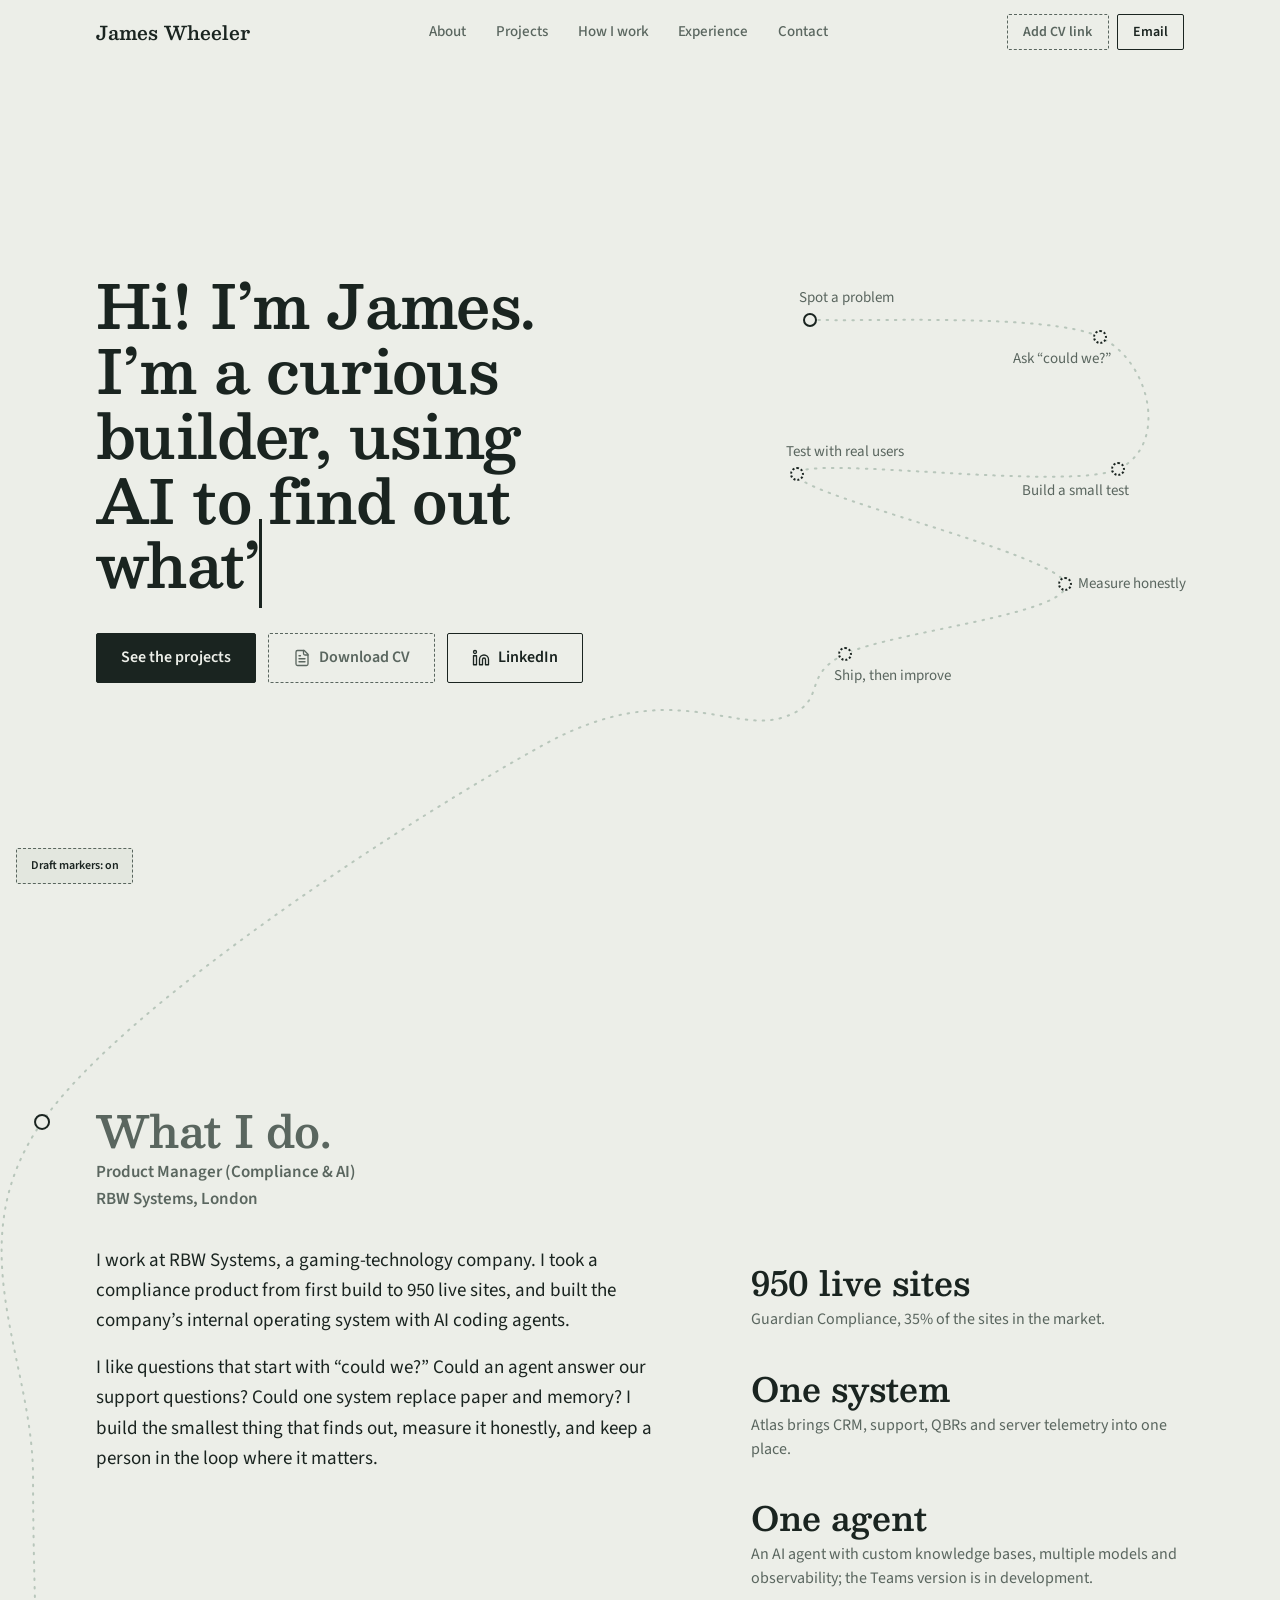
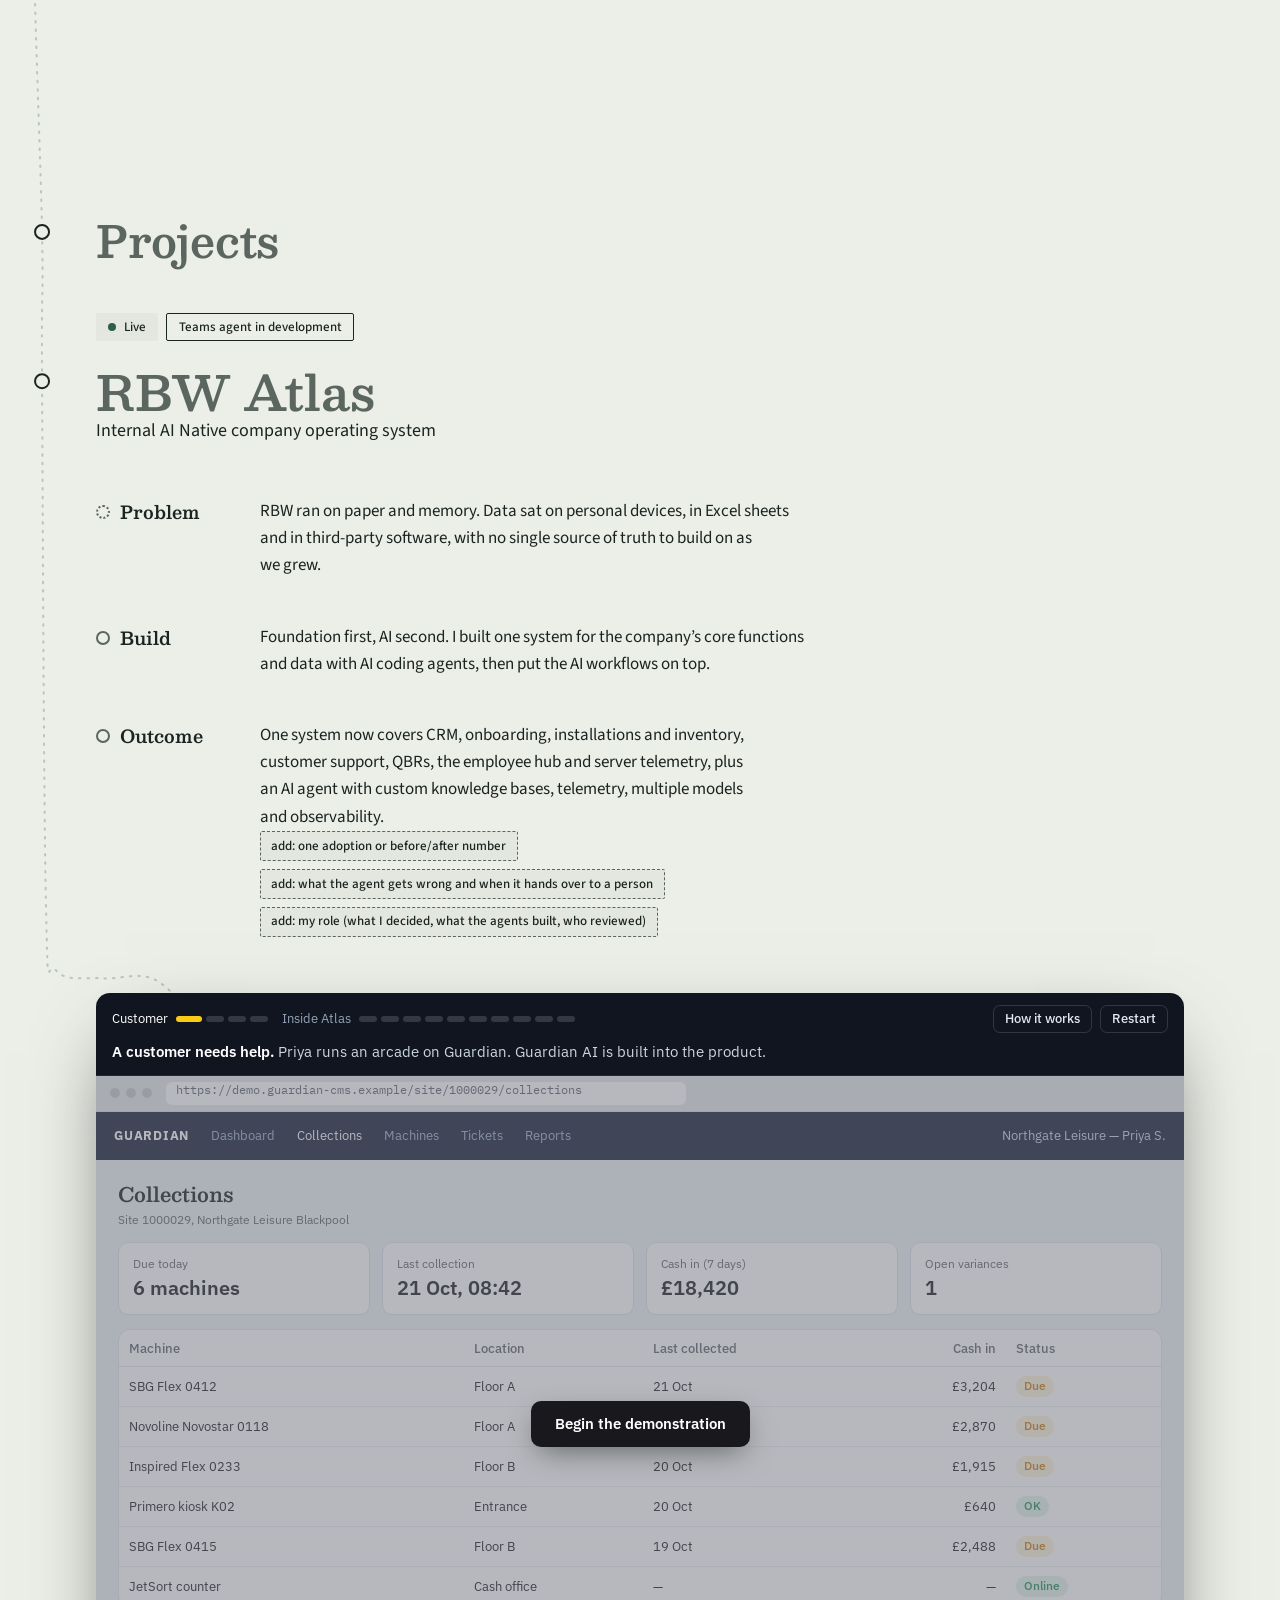
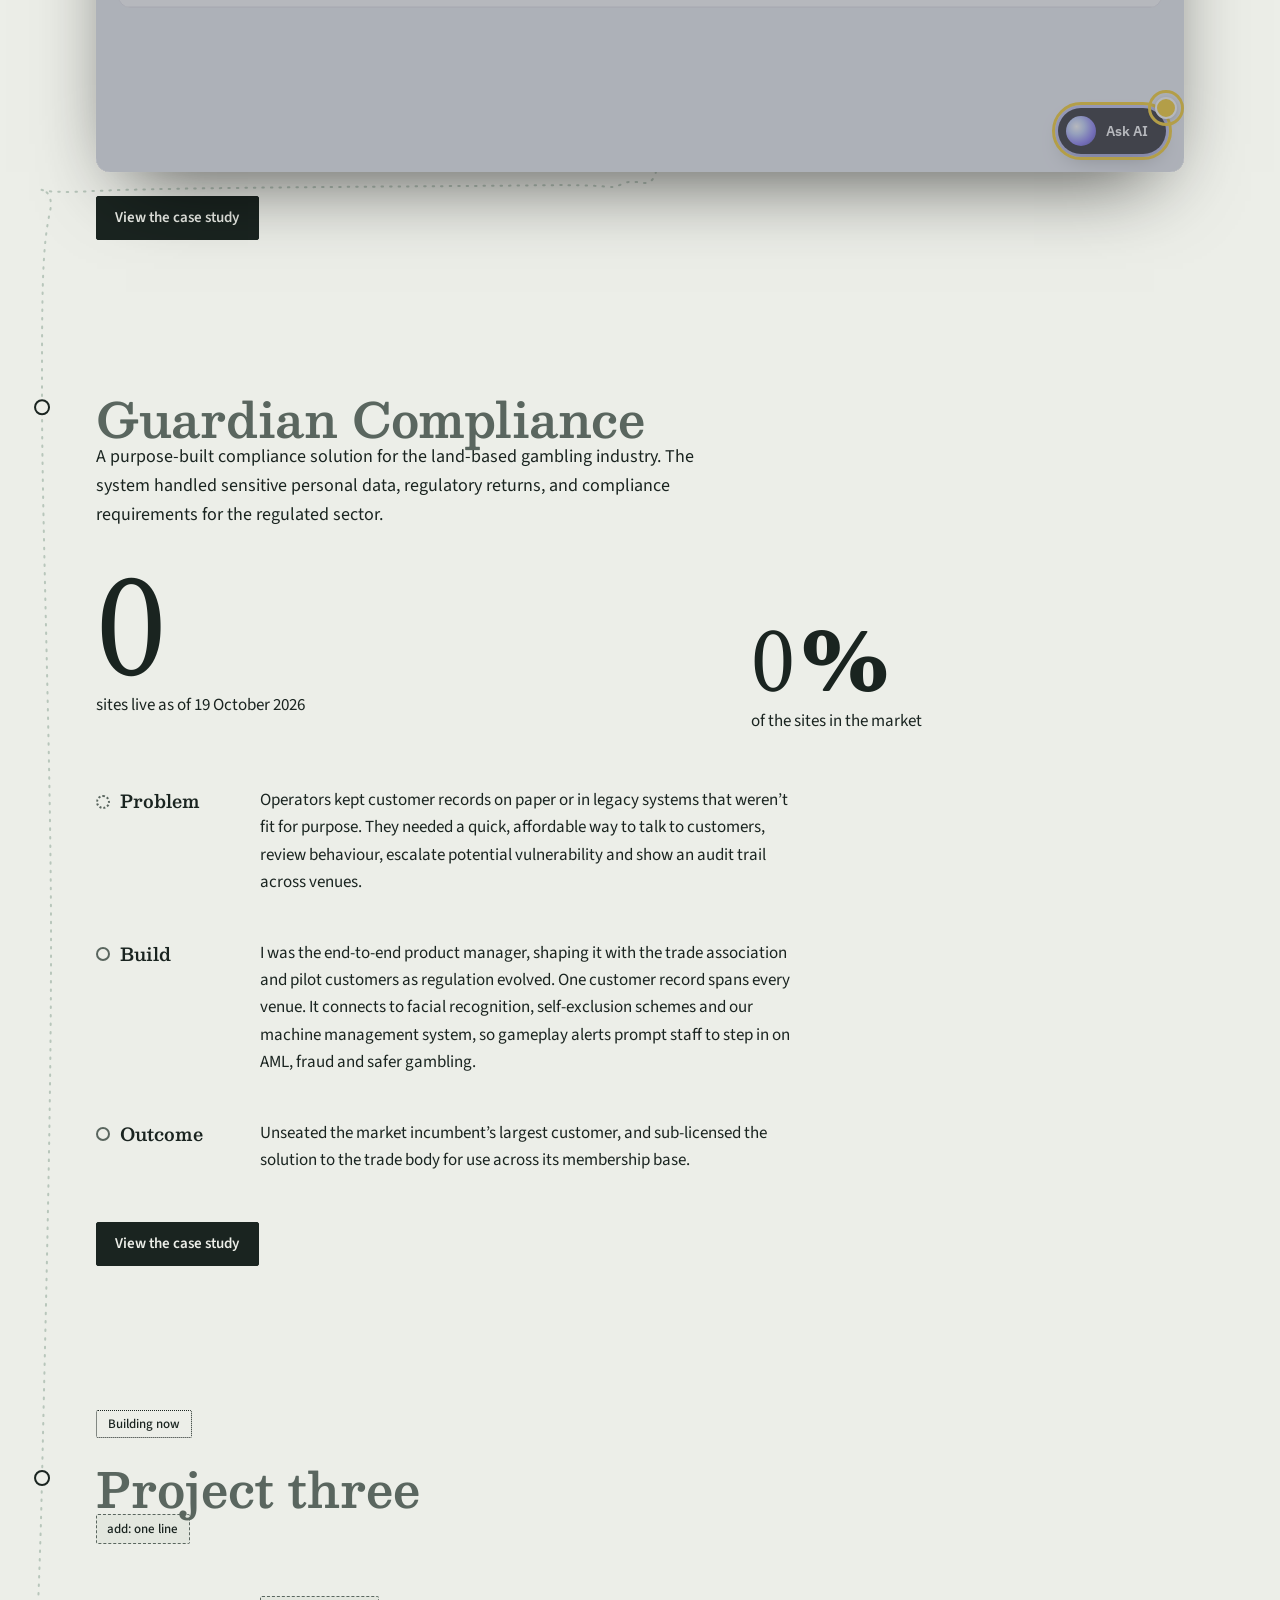
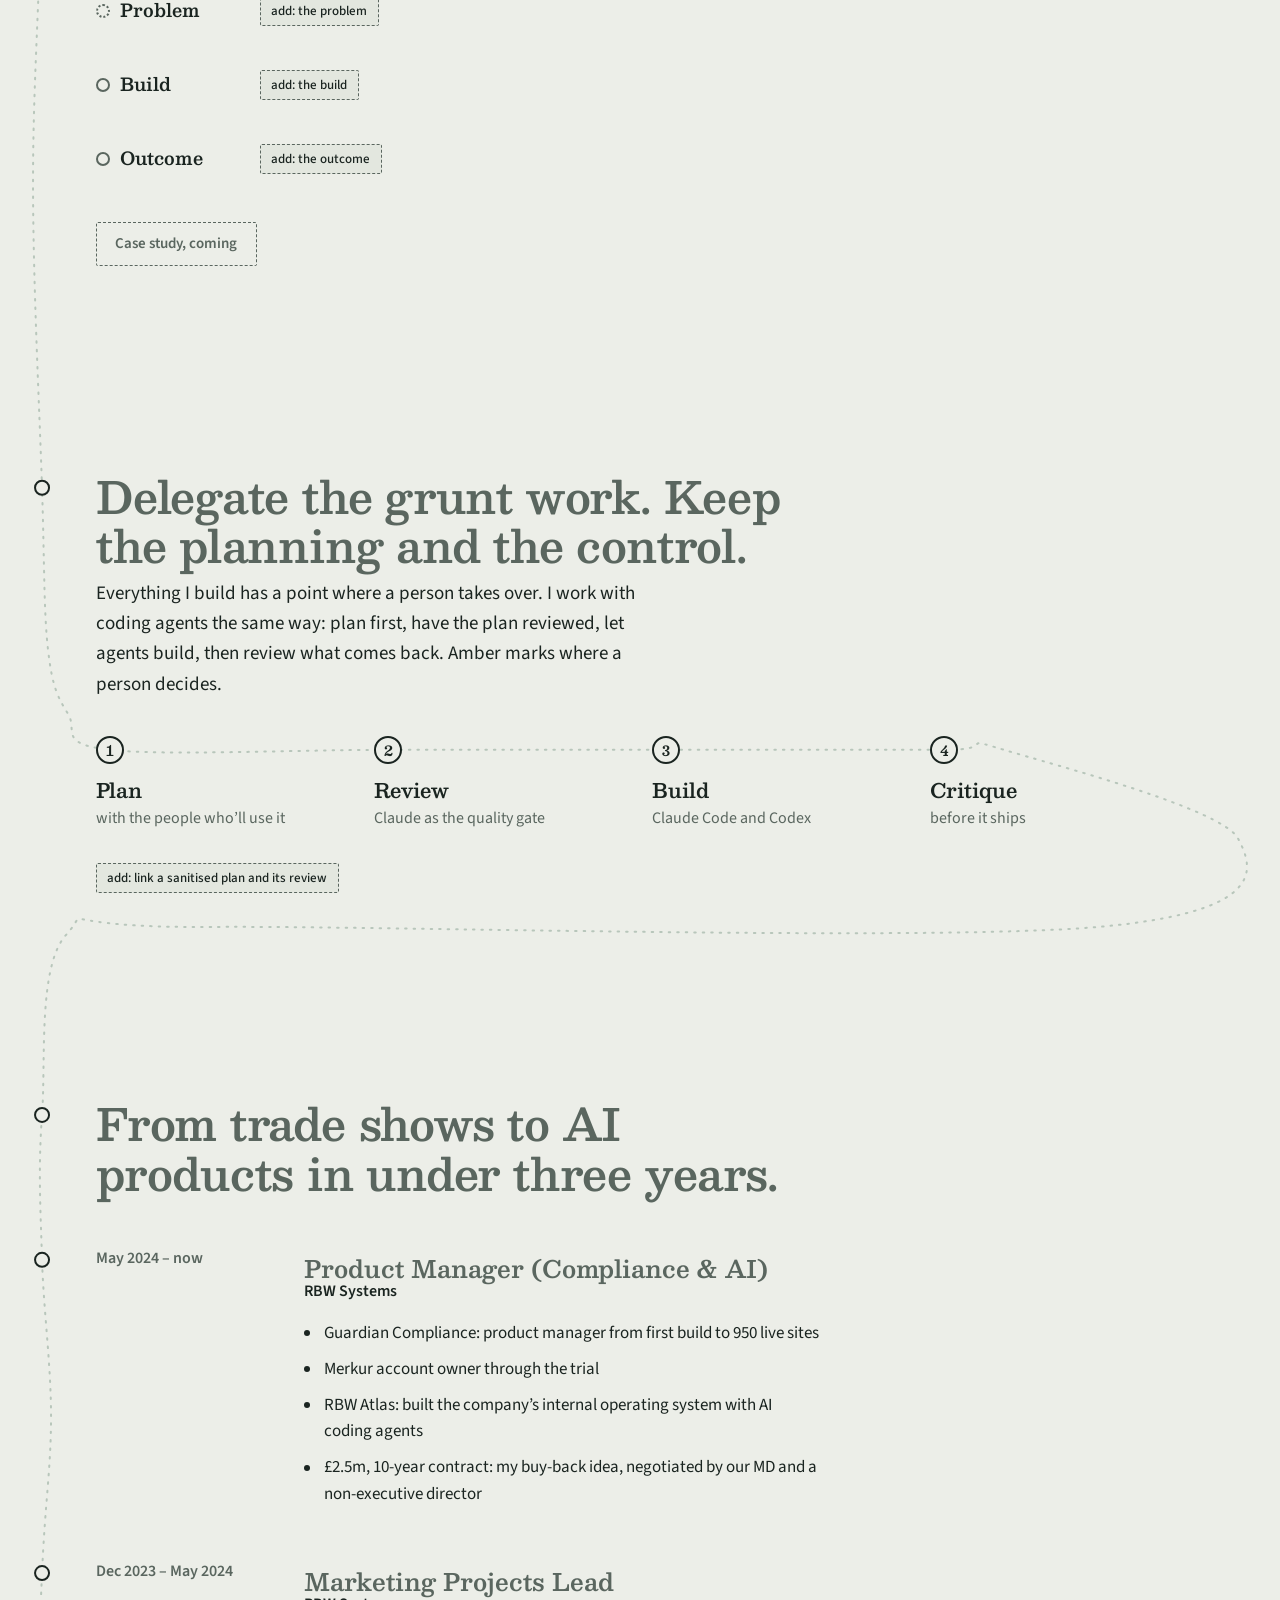
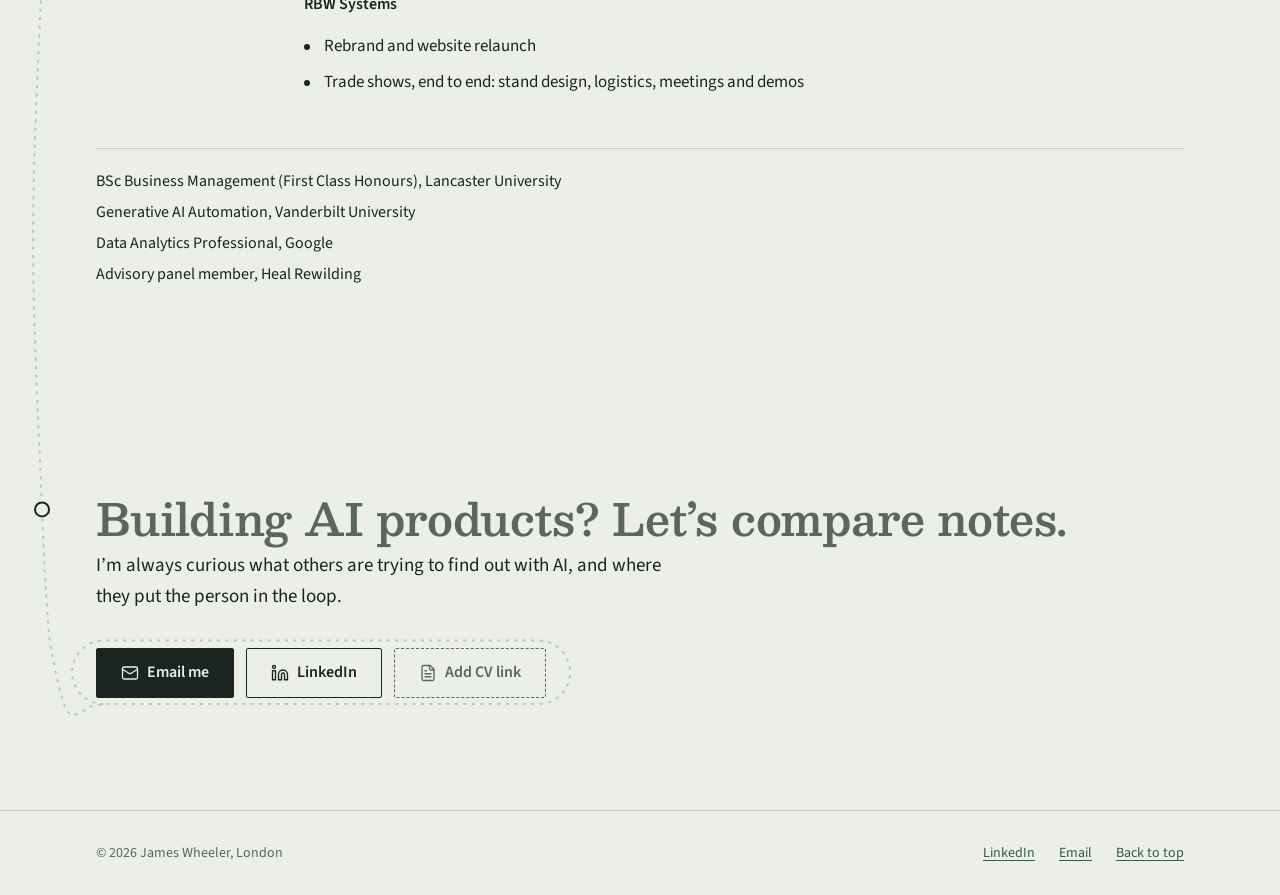
==== commit 7fb67fd4: "Add begin overlay to Atlas demo Co-Authored-By: Claude Sonnet 5.5 <noreply@anthropic.com>" ====
--- a/index.html
+++ b/index.html
@@ -281,6 +281,7 @@
     <div class="ad-window">
       <div class="ad-chrome"><span class="ad-dots" aria-hidden="true"><i></i><i></i><i></i></span><span class="ad-url"></span></div>
       <div class="ad-stage"></div>
+      <div class="ad-intro"><button type="button" class="ad-begin">Begin the demonstration</button></div>
       <aside class="ad-how" id="ad-how" hidden><div class="ad-how-h"><b>How it works</b><button type="button" class="ad-how-x" aria-label="Close">&times;</button></div><div class="ad-how-body"></div></aside>
       </div>
     <span class="ad-pin" aria-hidden="true" hidden></span>
@@ -332,6 +333,10 @@
 #atlas-demo tr.ad-hl{outline:none!important}
 #atlas-demo tr.ad-hl td{background:#FEF9C3!important}
 #atlas-demo tr.ad-hl td:first-child{box-shadow:inset 3px 0 0 var(--hl)}
+#atlas-demo .ad-intro{position:absolute;inset:0;z-index:40;display:grid;place-items:center;background:rgba(110,114,124,.5);padding:16px}
+#atlas-demo .ad-intro[hidden]{display:none}
+#atlas-demo .ad-begin{height:46px;padding:0 24px;border-radius:10px;background:var(--ink);color:#fff;font-size:15px;font-weight:600;box-shadow:0 10px 30px -8px rgba(0,0,0,.5);transition:transform .15s,background .15s}
+#atlas-demo .ad-begin:hover{background:#000;transform:translateY(-1px)}
 #atlas-demo .ad-pin{position:absolute;z-index:30;width:22px;height:22px;border-radius:50%;background:var(--hl);border:2px solid #fff;box-shadow:0 2px 8px rgba(0,0,0,.25);pointer-events:none;transition:left .2s,top .2s}
 #atlas-demo .ad-pin::after{content:"";position:absolute;inset:-9px;border-radius:50%;border:3px solid var(--hl);animation:adpulse 1.4s ease-out infinite}
 @keyframes adpulse{0%{transform:scale(.55);opacity:1}100%{transform:scale(1.5);opacity:0}}
@@ -946,6 +951,7 @@
   });
   root.addEventListener('keydown',function(e){if((e.key==='Enter'||e.key===' ')&&e.target===S.hl&&e.target.tagName==='TR'){e.preventDefault();e.target.click()}});
   $('.ad-restart').onclick=function(){go(0)};
+  $('.ad-begin').onclick=function(){$('.ad-intro').hidden=true;go(0)};
   var hb=$('.ad-how-btn'),hp=$('.ad-how');
   function setHow(o){hb.setAttribute('aria-expanded',o);hp.hidden=!o}
   hb.onclick=function(){setHow(hp.hidden)};
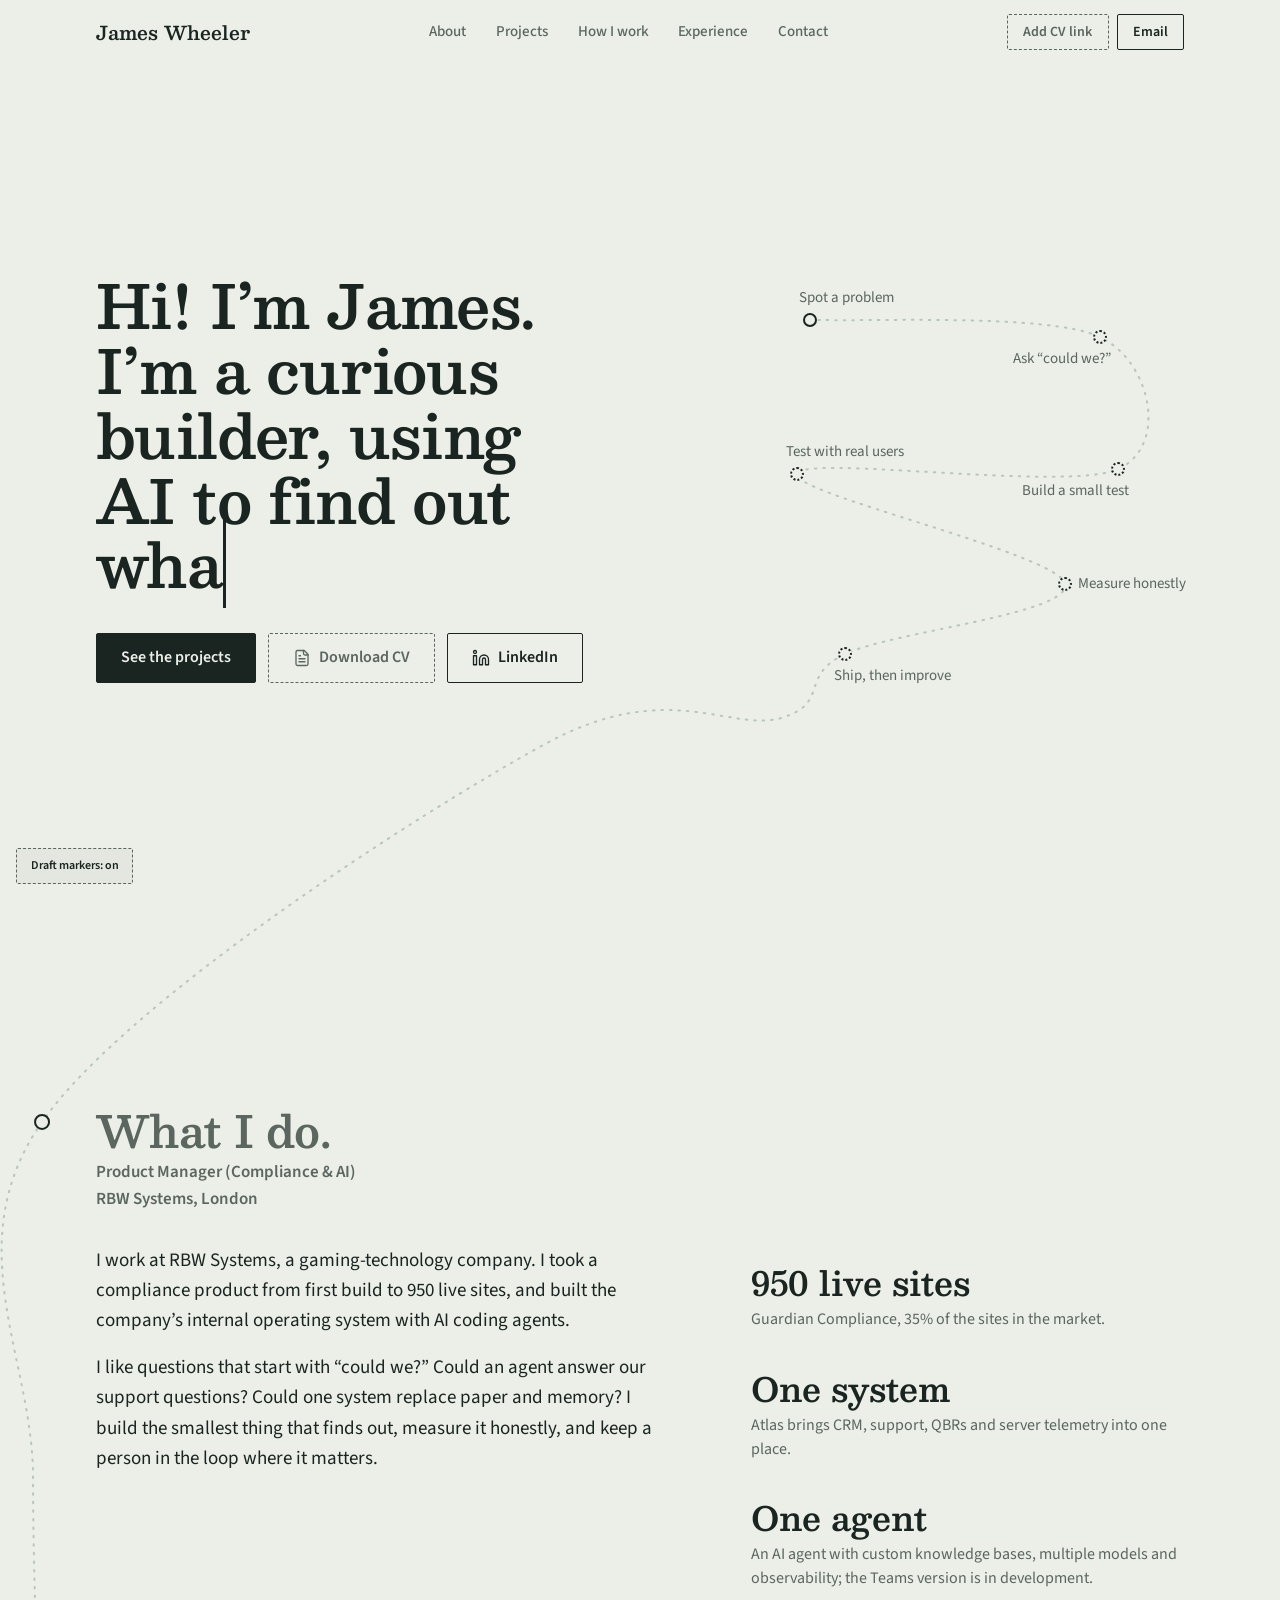
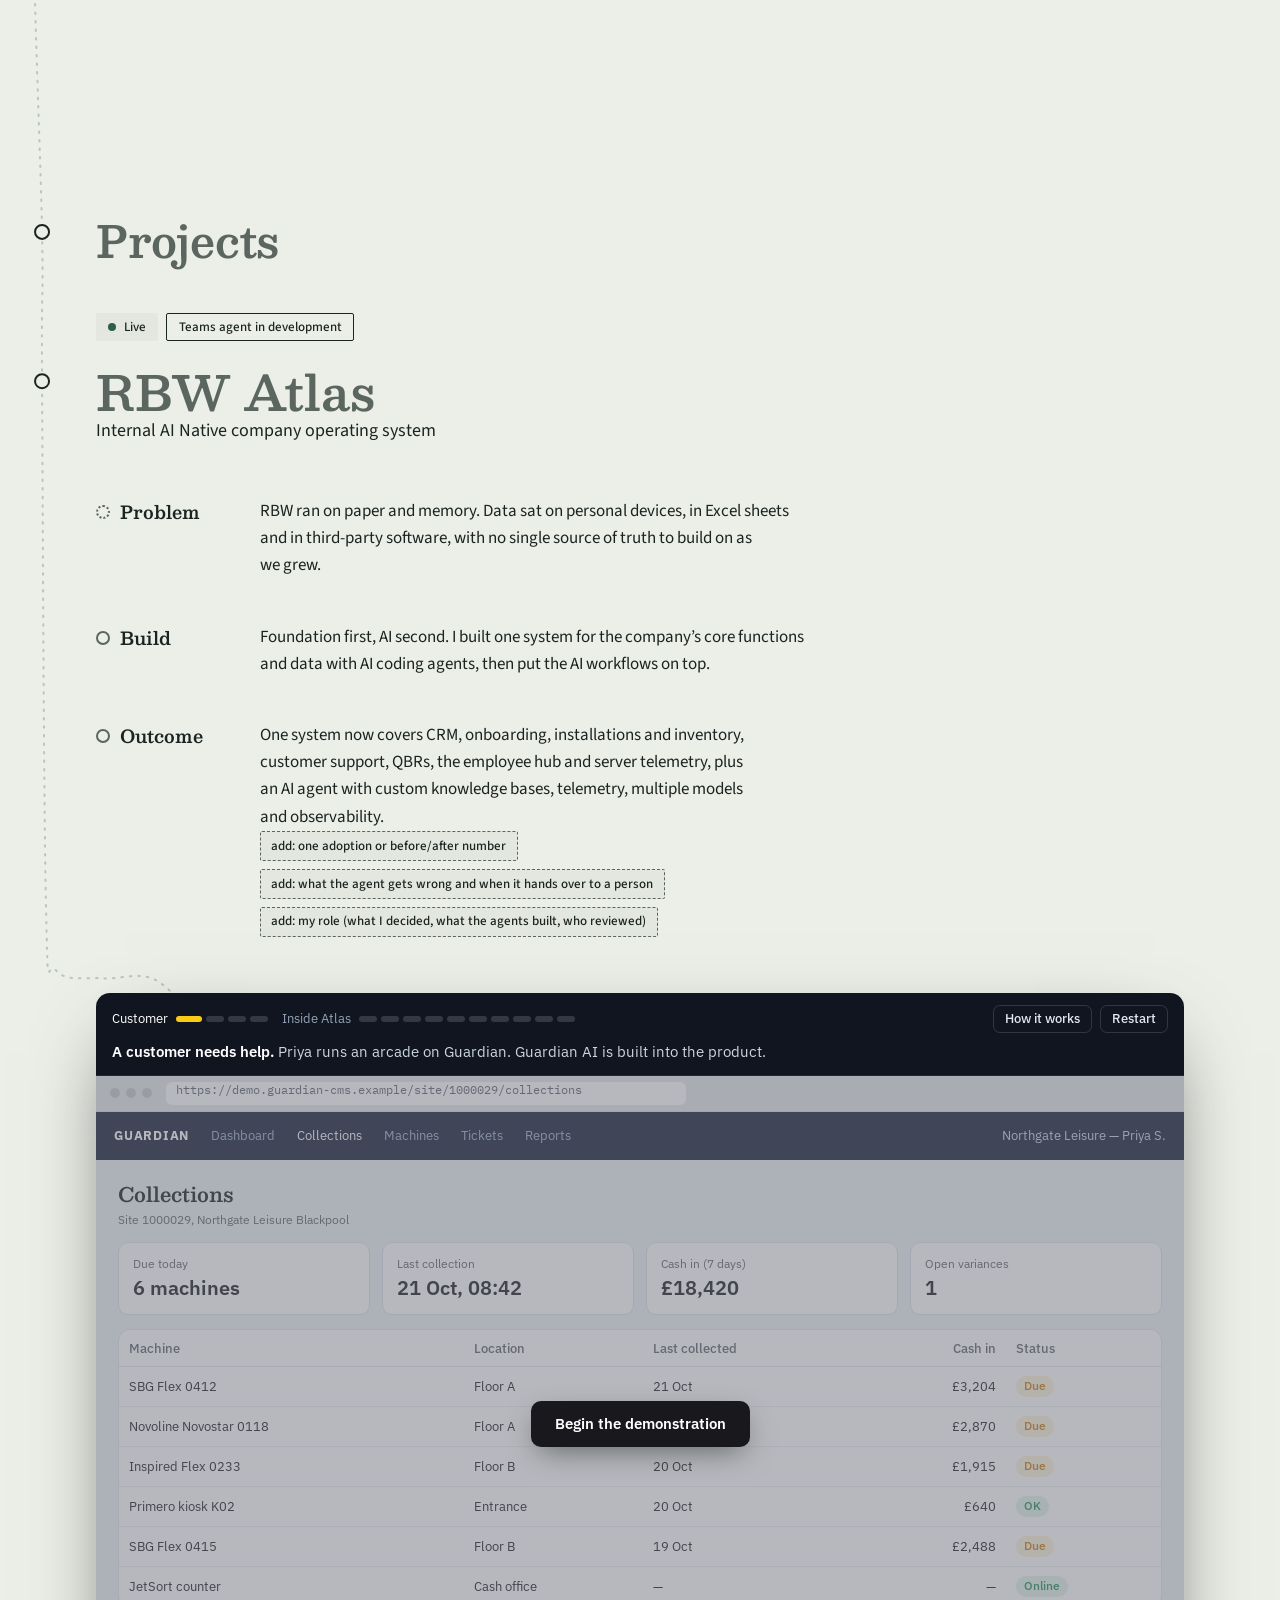
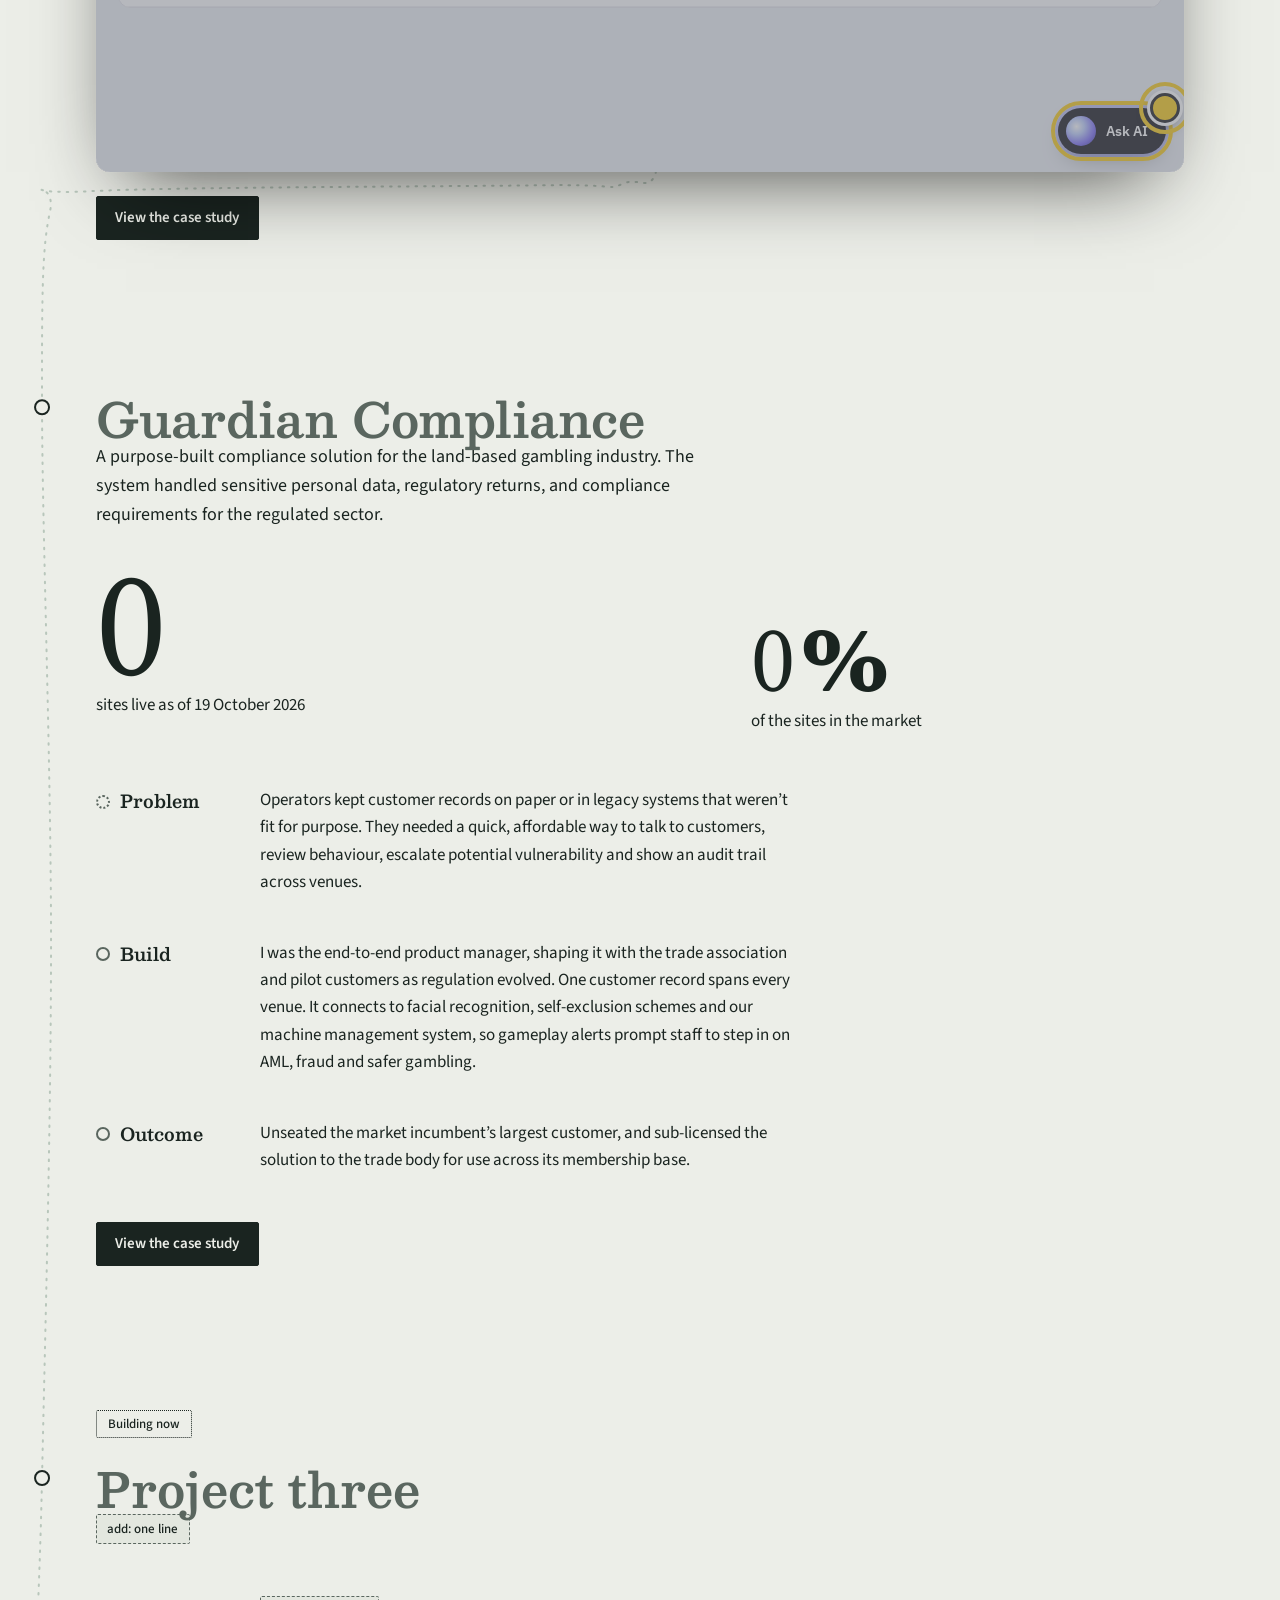
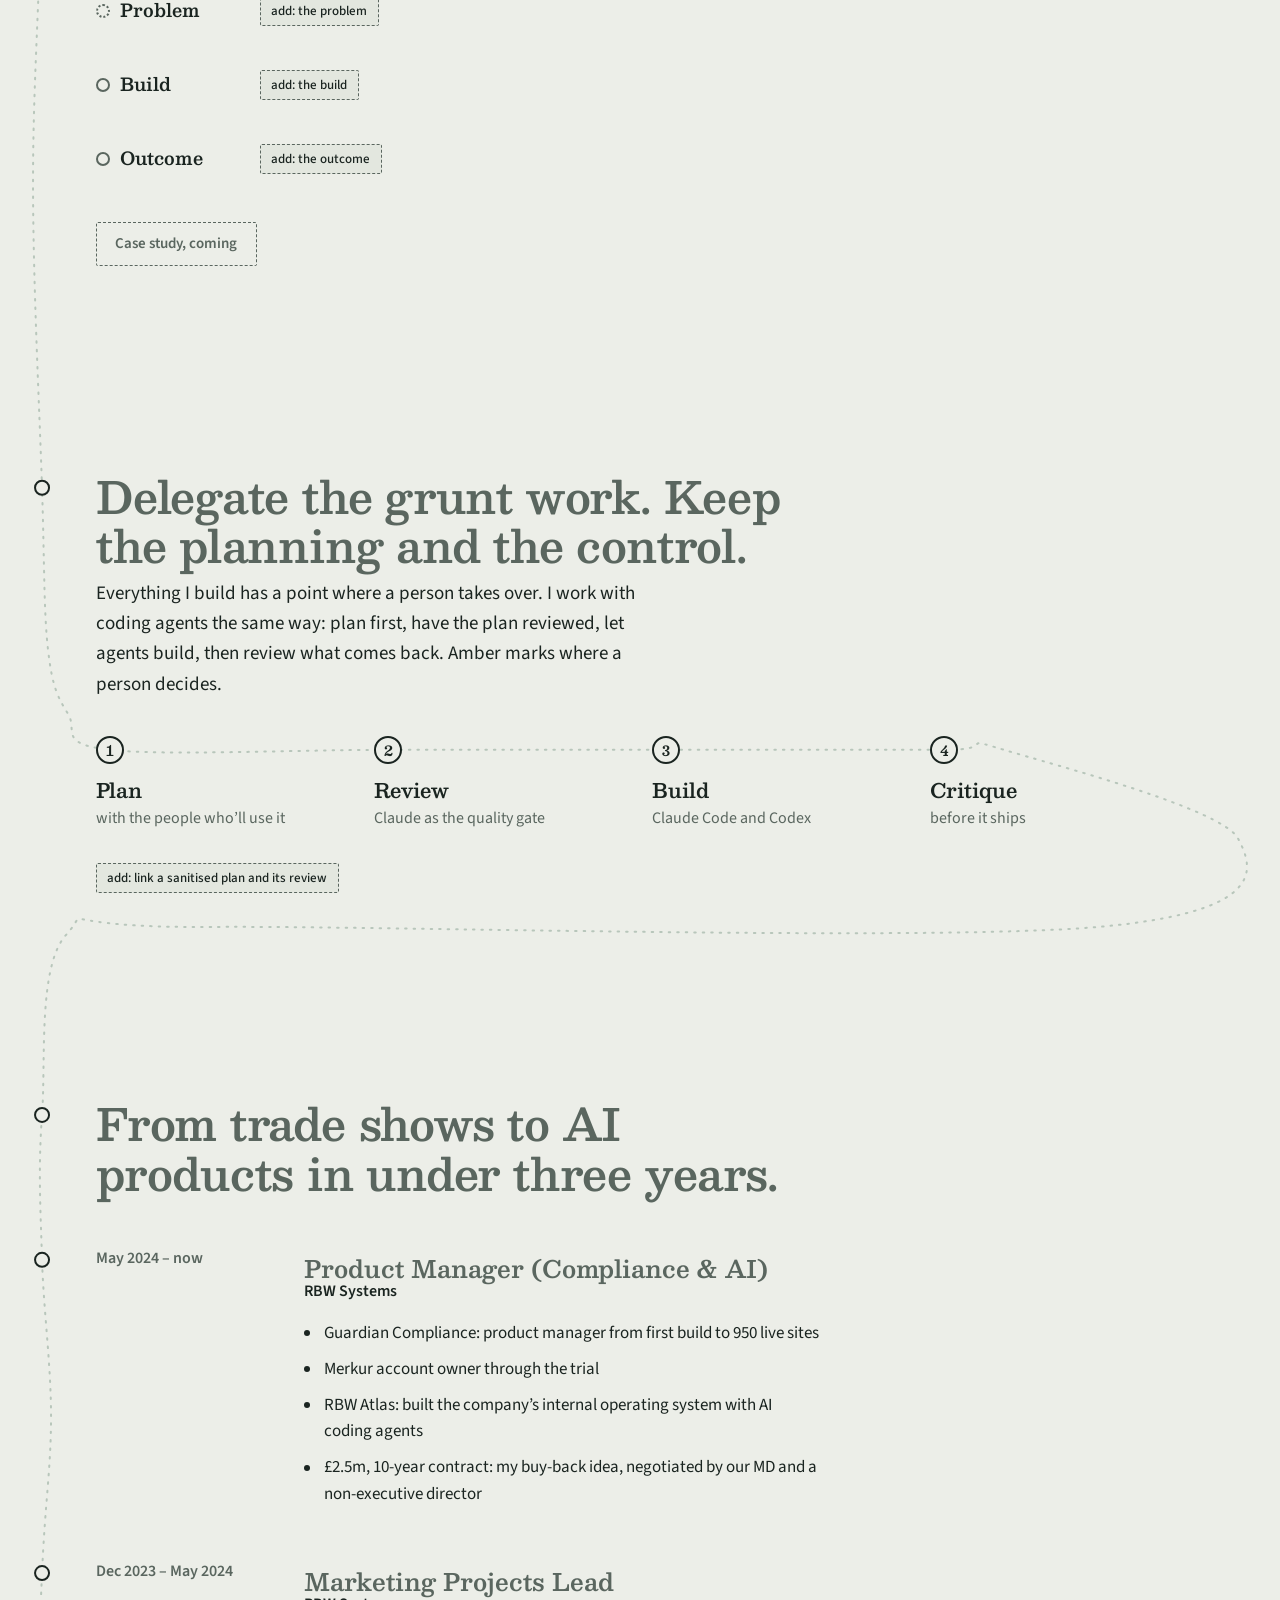
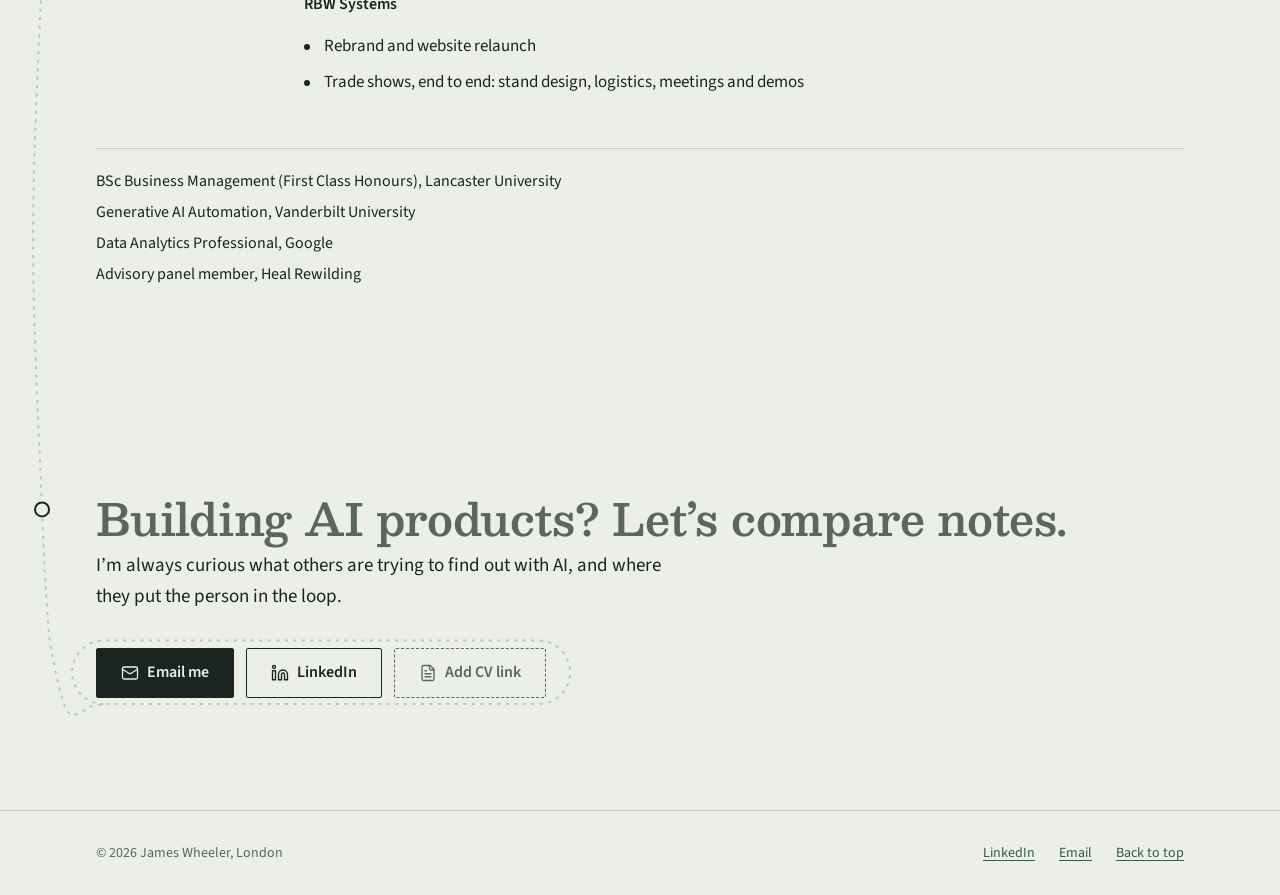
==== commit 3d5911da: "Polish Atlas demo: stronger highlights, list-format chat stream, smooth latency bars Co-Authored-By:" ====
--- a/index.html
+++ b/index.html
@@ -329,17 +329,19 @@
 #atlas-demo .ad-stage{height:660px;position:relative;overflow:hidden;container-type:inline-size}
 
 /* highlight: yellow ring + pulsing yellow circle */
-#atlas-demo .ad-hl{outline:3px solid var(--hl)!important;outline-offset:3px;position:relative;z-index:2}
+#atlas-demo .ad-hl{outline:4px solid var(--hl)!important;outline-offset:3px;position:relative;z-index:2;animation:adglow 1.3s ease-in-out infinite}
+@keyframes adglow{0%,100%{box-shadow:0 0 0 0 rgba(250,204,21,.75),0 0 14px 2px rgba(250,204,21,.55)}50%{box-shadow:0 0 0 10px rgba(250,204,21,0),0 0 28px 8px rgba(250,204,21,.9)}}
 #atlas-demo tr.ad-hl{outline:none!important}
-#atlas-demo tr.ad-hl td{background:#FEF9C3!important}
-#atlas-demo tr.ad-hl td:first-child{box-shadow:inset 3px 0 0 var(--hl)}
+#atlas-demo tr.ad-hl td{background:#FDE047!important;animation:adrow 1.3s ease-in-out infinite}
+@keyframes adrow{0%,100%{background:#FDE047}50%{background:#FEF08A}}
+#atlas-demo tr.ad-hl td:first-child{box-shadow:inset 6px 0 0 #EAB308}
 #atlas-demo .ad-intro{position:absolute;inset:0;z-index:40;display:grid;place-items:center;background:rgba(110,114,124,.5);padding:16px}
 #atlas-demo .ad-intro[hidden]{display:none}
 #atlas-demo .ad-begin{height:46px;padding:0 24px;border-radius:10px;background:var(--ink);color:#fff;font-size:15px;font-weight:600;box-shadow:0 10px 30px -8px rgba(0,0,0,.5);transition:transform .15s,background .15s}
 #atlas-demo .ad-begin:hover{background:#000;transform:translateY(-1px)}
-#atlas-demo .ad-pin{position:absolute;z-index:30;width:22px;height:22px;border-radius:50%;background:var(--hl);border:2px solid #fff;box-shadow:0 2px 8px rgba(0,0,0,.25);pointer-events:none;transition:left .2s,top .2s}
-#atlas-demo .ad-pin::after{content:"";position:absolute;inset:-9px;border-radius:50%;border:3px solid var(--hl);animation:adpulse 1.4s ease-out infinite}
-@keyframes adpulse{0%{transform:scale(.55);opacity:1}100%{transform:scale(1.5);opacity:0}}
+#atlas-demo .ad-pin{position:absolute;z-index:30;width:30px;height:30px;border-radius:50%;background:var(--hl);border:3px solid #18181D;box-shadow:0 0 0 3px #fff,0 4px 14px rgba(0,0,0,.4);pointer-events:none;transition:left .2s,top .2s}
+#atlas-demo .ad-pin::after{content:"";position:absolute;inset:-14px;border-radius:50%;border:4px solid var(--hl);animation:adpulse 1.4s ease-out infinite}
+@keyframes adpulse{0%{transform:scale(.5);opacity:1}100%{transform:scale(1.7);opacity:0}}
 
 /* how it works panel */
 #atlas-demo .ad-how{position:absolute;top:44px;right:10px;bottom:10px;width:340px;max-width:calc(100% - 20px);z-index:40;background:#fff;border:1px solid var(--line);border-radius:12px;box-shadow:0 20px 50px -20px rgba(0,0,0,.35);display:flex;flex-direction:column}
@@ -543,7 +545,10 @@
 #atlas-demo .wf-row{display:grid;grid-template-columns:150px minmax(0,1fr) 60px;gap:10px;align-items:center;font-size:12px;padding:3px 0}
 #atlas-demo .wf-row small{display:block;color:var(--ink3);font-size:10.5px}
 #atlas-demo .wf-track{position:relative;height:13px;background:#F2F2F5;border-radius:4px}
-#atlas-demo .wf-bar{position:absolute;top:0;bottom:0;border-radius:4px}
+#atlas-demo .wf-bar{position:absolute;top:0;bottom:0;border-radius:4px;clip-path:inset(0 0 0 0 round 4px)}
+#atlas-demo .wf-row.wf-pre .wf-bar{clip-path:inset(0 100% 0 0 round 4px)}
+#atlas-demo .wf-row .wf-bar{transition:clip-path var(--wd,.6s) cubic-bezier(.45,0,.25,1),opacity var(--wd,.6s) ease}
+#atlas-demo .wf-row.wf-pre.wf-small .wf-bar{clip-path:inset(0 0 0 0 round 4px);opacity:0}
 #atlas-demo .wf-row .ad-mono{text-align:right;font-size:11.5px;color:var(--ink2)}
 #atlas-demo .wf-axis{display:grid;grid-template-columns:150px minmax(0,1fr) 60px;gap:10px;font-size:10.5px;color:var(--ink3)}
 #atlas-demo .wf-axis div{display:flex;justify-content:space-between}
@@ -609,6 +614,7 @@
 @media (prefers-reduced-motion:reduce){
   #atlas-demo *{animation:none!important;transition:none!important}
   #atlas-demo .ad-pin::after{display:none}
+  #atlas-demo .ad-hl{box-shadow:0 0 0 6px rgba(250,204,21,.45)}
 }
 </style>
 
@@ -789,7 +795,7 @@
   }
   var WF={max:10000,server:[['Prepare turn','',0,40,'#A3AAB8'],['Jev router','p = 0.94, needs docs',40,260,'var(--acc)'],['Query embedding','in parallel with Jev',40,190,'var(--sky)'],['Search #1','5 passages, none on corrections',265,360,'#3FAE7A'],['Model step 1','asked to search again',365,2900,'#55575F'],['Search #2','4 passages',2910,3010,'#3FAE7A'],['Model step 2','answer, first text at 3.7 s',3015,9600,'#55575F']],
     client:[['Submit to headers','',0,130,'var(--sky)'],['First text received','',130,3760,'var(--acc)'],['First text painted','',3760,3790,'#3FAE7A'],['Stream complete','',3790,9820,'#55575F']]};
-  function wfRows(list){return list.map(function(r){return '<div class="wf-row"><span>'+r[0]+(r[1]?'<small>'+r[1]+'</small>':'')+'</span><span class="wf-track"><span class="wf-bar" style="left:'+(r[2]/WF.max*100)+'%;width:'+Math.max(.6,(r[3]-r[2])/WF.max*100)+'%;background:'+r[4]+'"></span></span><span class="ad-mono">'+((r[3]-r[2])>=1000?((r[3]-r[2])/1000).toFixed(1)+' s':(r[3]-r[2])+' ms')+'</span></div>'}).join('')}
+  function wfRows(list){return list.map(function(r){return '<div class="wf-row wf-pre"><span>'+r[0]+(r[1]?'<small>'+r[1]+'</small>':'')+'</span><span class="wf-track"><span class="wf-bar" style="left:'+(r[2]/WF.max*100)+'%;width:'+Math.max(.6,(r[3]-r[2])/WF.max*100)+'%;background:'+r[4]+'"></span></span><span class="ad-mono">'+((r[3]-r[2])>=1000?((r[3]-r[2])/1000).toFixed(1)+' s':(r[3]-r[2])+' ms')+'</span></div>'}).join('')}
   function breakdown(){
     return '<div class="ad-scrim"></div><aside class="ad-drawer ad-fade" aria-label="Slow answer breakdown"><div class="ad-drawer-h"><b>Slow answers, last 7 days</b><span class="ad-pill line">p95 5.9s</span></div><div class="ad-drawer-b" data-scroll>'+
       '<ul class="slow">'+[['How do I correct a confirmed collection?','Harbour Amusements, widget','9.8 s'],['Cash report doesn\u2019t match the meters','Coastline Bingo, widget','8.9 s'],['Set up a Primero kiosk and pair it','Internal, Atlas chat','7.4 s'],['Voided vs expired tickets','Internal, Atlas chat','6.6 s']].map(function(r,i){return '<li class="'+(i===0?'on':'')+'"><span>'+r[0]+'<small>'+r[1]+'</small></span><b class="ad-mono" style="font-weight:500">'+r[2]+'</b></li>'}).join('')+'</ul>'+
@@ -836,7 +842,7 @@
     {act:0,title:'Answered from the knowledge base.',cap:'The answer cites its sources and brings the matching training video with it.',url:'demo.guardian-cms.example/site/1000029/collections',
       how:['<b>Routing.</b> A small classifier called Jev decides in under 600 ms whether a message needs documentation, while the query embedding starts in parallel. Greetings and thanks skip search entirely.','<b>Hybrid search.</b> Vector (pgvector HNSW) and keyword (Postgres full text) results are fused with reciprocal rank fusion, at most 3 passages per article.','<b>No invented media.</b> The model can only show a video that a search result offered in this conversation. Videos are attached within a 1.5 s budget.'],
       render:function(){return '<div class="g-host">'+cmsPage()+widget(WELCOME+'<p class="g-msg-u">How to do a collection</p><div class="g-status" data-status><span class="g-spin"></span>Searching the Guardian Knowledge Base\u2026</div><div class="g-msg-a" data-ans></div>',false)+'</div>'},
-      enter:function(){var st=$('[data-status]'),a=$('[data-ans]');later(function(){st.remove();streamInto(a,ANSWER,function(){a.insertAdjacentHTML('beforeend',VIDEO_CARD);var c=$('[data-chat]');c.scrollTop=c.scrollHeight;later(function(){highlight('[data-video]')},250)})},1100)}},
+      enter:function(){var st=$('[data-status]'),a=$('[data-ans]');later(function(){st.remove();streamInto(a,ANSWER,function(){a.insertAdjacentHTML('beforeend',VIDEO_CARD);a.lastElementChild.classList.add('ad-fade');follow($('[data-chat]'),1000);later(function(){highlight('[data-video]')},700)})},1100)}},
     {act:0,title:'Straight to the moment that matters.',cap:'The citation opens the hosted article, scrolled to the video, which starts playing.',url:'help.rbw.systems/guardian/site-controller/performing-a-collection#video',
       how:['<b>Citations survive edits.</b> A citation is stored as document, chunk and version, never a chunk id, because chunks are recreated on every edit. If the article has changed, the page says so instead of highlighting the wrong passage.','<b>Signed playback.</b> Videos are hosted on Cloudflare Stream with signed URLs. Playback is only authorised while a visible article still embeds the video.'],
       render:hosted,
@@ -862,7 +868,21 @@
       render:function(){return pipeline(false)},target:'[data-act="slow"]'},
     {act:1,title:'Where did the time go?',cap:'Each slow answer can be broken down by stage, as the server and the browser saw it.',url:'atlas.rbw.systems/knowledge/agents?tab=pipeline&slow=1',
       how:['<b>Server trace.</b> One row per attempt: preparation, Jev outcome, embedding and search timings, rows returned, and each model request\u2019s time to first byte, first content and tokens.','<b>Browser trace.</b> Submit, headers, first text received and painted, completion. This is the wait the user actually feels.','<b>Idempotent.</b> Every attempt has a turn id and attempt id, so retries stay traceable end to end.'],
-      render:function(){return pipeline(true)},target:'[data-act="openconv"]'},
+      render:function(){return pipeline(true)},
+      enter:function(){var rows=$$('.wf-row.wf-pre'),c=$('.ad-drawer-b'),glide=1300,at=450+glide+200,longest=0;
+        /* the panel shows its top, glides to the bottom, and only then do the bars start, so the viewer sees them draw */
+        if(c)later(function(){var from=c.scrollTop,to=c.scrollHeight-c.clientHeight,t0=Date.now(),iv=setInterval(function(){var k=Math.min(1,(Date.now()-t0)/glide),e=k<.5?2*k*k:1-Math.pow(-2*k+2,2)/2;c.scrollTop=from+(to-from)*e;if(k>=1)clearInterval(iv)},16);timers.push(iv)},450);
+        /* every bar starts together; short ones fade in, long ones roll out left to right, slower the longer they are */
+        rows.forEach(function(r){var b=r.querySelector('.wf-bar'),w=parseFloat(b.style.width)||1,small=w<5,d=small?450:Math.round(500+w*40);
+          if(small)r.classList.add('wf-small');longest=Math.max(longest,d);
+          later(function(){
+            /* drawn frame by frame from script (not a CSS transition), so it plays the same everywhere */
+            b.style.transition='none';b.style.clipPath=small?'inset(0 0 0 0 round 4px)':'inset(0 100% 0 0 round 4px)';b.style.opacity=small?'0':'1';
+            r.classList.remove('wf-pre');
+            var t0=Date.now(),iv=setInterval(function(){var k=Math.min(1,(Date.now()-t0)/d),e=k<.5?4*k*k*k:1-Math.pow(-2*k+2,3)/2;
+              if(small)b.style.opacity=String(e);else b.style.clipPath='inset(0 '+((1-e)*100).toFixed(2)+'% 0 0 round 4px)';
+              if(k>=1){clearInterval(iv);b.style.clipPath='';b.style.opacity='';b.style.transition=''}},16);timers.push(iv)},at)});
+        later(function(){highlight('[data-act="openconv"]')},at+longest+500)}},
     {act:1,title:'Every conversation is evaluated overnight.',cap:'Summary, sentiment, answered or not, and whether the docs were missing something.',url:'atlas.rbw.systems/knowledge/agents?tab=conversations',
       how:['<b>Nightly at 03:00.</b> Only conversations that changed are re-scored, detected by a hash of their messages.','<b>One structured call.</b> A separately pinned evaluator model returns a two-sentence summary, sentiment, up to four topics, answered, and a KB gap flag with a one-line note.','<b>Admins only.</b> Evals are written by the server and readable only by admins.'],
       render:function(){return conversations(false)},target:'tr[data-conv="1"]'},
@@ -880,11 +900,34 @@
   ];
 
   /* ================= Animations ================= */
+  function follow(c,ms){
+    if(!c)return;var end=Date.now()+ms;
+    var iv=setInterval(function(){
+      var max=c.scrollHeight-c.clientHeight,d=max-c.scrollTop;
+      if(d>0.5)c.scrollTop+=Math.max(0.6,d*0.14);
+      if(Date.now()>end){clearInterval(iv)}},16);
+    timers.push(iv);
+  }
+  /* streams html in reading order, keeping its structure: list markers and paragraphs appear as their first words arrive */
   function streamInto(el,html,done){
     if(reduce){el.innerHTML=html;done();return}
-    var tmp=document.createElement('div');tmp.innerHTML=html;var text=tmp.textContent,n=0,step=Math.max(4,Math.round(text.length/40)),chat=el.closest('[data-chat]');
-    var iv=setInterval(function(){n+=step;if(n>=text.length){clearInterval(iv);el.innerHTML=html;if(chat)chat.scrollTop=chat.scrollHeight;done();return}
-      el.innerHTML=esc(text.slice(0,n))+'<span class="ad-caret"></span>';if(chat)chat.scrollTop=chat.scrollHeight},40);
+    el.innerHTML=html;
+    var chat=el.closest('[data-chat]'),nodes=[],w=document.createTreeWalker(el,NodeFilter.SHOW_TEXT,null),t;
+    while((t=w.nextNode()))if(t.nodeValue.length)nodes.push({n:t,full:t.nodeValue,shown:false});
+    var total=nodes.reduce(function(a,x){return a+x.full.length},0);
+    var blocks=function(n){var o=[];for(n=n.parentNode;n&&n!==el;n=n.parentNode)if(/^(P|OL|UL|LI)$/.test(n.tagName))o.push(n);return o};
+    nodes.forEach(function(x){x.n.nodeValue='';x.blocks=blocks(x.n);x.blocks.forEach(function(b){b.style.display='none'})});
+    var caret=document.createElement('span');caret.className='ad-caret';
+    var t0=Date.now(),RATE=0.07,shown=0;   /* characters per ms */
+    var dur=total/RATE;follow(chat,dur+1200);
+    var iv=setInterval(function(){
+      var target=Math.min(total,Math.round((Date.now()-t0)*RATE)),left=target,cur=null;
+      for(var k=0;k<nodes.length;k++){
+        var x=nodes[k],len=Math.min(x.full.length,Math.max(0,left));left-=x.full.length;
+        if(len>0&&!x.shown){x.shown=true;x.blocks.forEach(function(b){b.style.display=''})}
+        x.n.nodeValue=x.full.slice(0,len);if(len>0)cur=x;if(left<=0)break}
+      if(cur&&cur.n.parentNode)cur.n.parentNode.insertBefore(caret,cur.n.nextSibling);
+      if(target>=total){clearInterval(iv);caret.remove();done()}},16);
     timers.push(iv);
   }
   function revealBlocks(blocks,done){
@@ -913,13 +956,19 @@
     el.classList.add('ad-hl');S.hl=el;
     if(el.tagName==='TR'&&!el.hasAttribute('tabindex'))el.setAttribute('tabindex','0');
     var c=el.closest('[data-scroll]');
-    if(c){var er=el.getBoundingClientRect(),cr=c.getBoundingClientRect();if(er.top<cr.top+10||er.bottom>cr.bottom-10){c.scrollTop+=er.top-cr.top-cr.height/3}}
+    if(c&&!reduce){var er=el.getBoundingClientRect(),cr=c.getBoundingClientRect();
+      if(er.top<cr.top+10||er.bottom>cr.bottom-10){
+        /* let the top of the panel be seen first, then glide to the target; the pin appears once it arrives */
+        var from=c.scrollTop,to=Math.max(0,from+er.top-cr.top-cr.height/3),dist=to-from,ms=Math.min(1800,Math.max(700,Math.abs(dist)*2.2)),hold=from<4?650:0;
+        later(function(){var t0=Date.now(),iv=setInterval(function(){var k=Math.min(1,(Date.now()-t0)/ms),e=k<.5?2*k*k:1-Math.pow(-2*k+2,2)/2;c.scrollTop=from+dist*e;if(k>=1){clearInterval(iv);if(S.hl===el){pin.hidden=false;placePin()}}},16);timers.push(iv)},hold);
+        return}}
+    else if(c){var er2=el.getBoundingClientRect(),cr2=c.getBoundingClientRect();if(er2.top<cr2.top+10||er2.bottom>cr2.bottom-10){c.scrollTop+=er2.top-cr2.top-cr2.height/3}}
     pin.hidden=false;placePin();
   }
   function placePin(){
     if(!S.hl||pin.hidden)return;var r=S.hl.getBoundingClientRect(),w=win.getBoundingClientRect();
-    var x=r.right-w.left-11,y=r.top-w.top-11;
-    x=Math.max(4,Math.min(x,w.width-26));y=Math.max(4,Math.min(y,w.height-26));
+    var x=r.right-w.left-15,y=r.top-w.top-15;
+    x=Math.max(4,Math.min(x,w.width-34));y=Math.max(4,Math.min(y,w.height-34));
     pin.style.left=x+'px';pin.style.top=y+'px';
   }
   (function loop(){placePin();requestAnimationFrame(loop)})();
